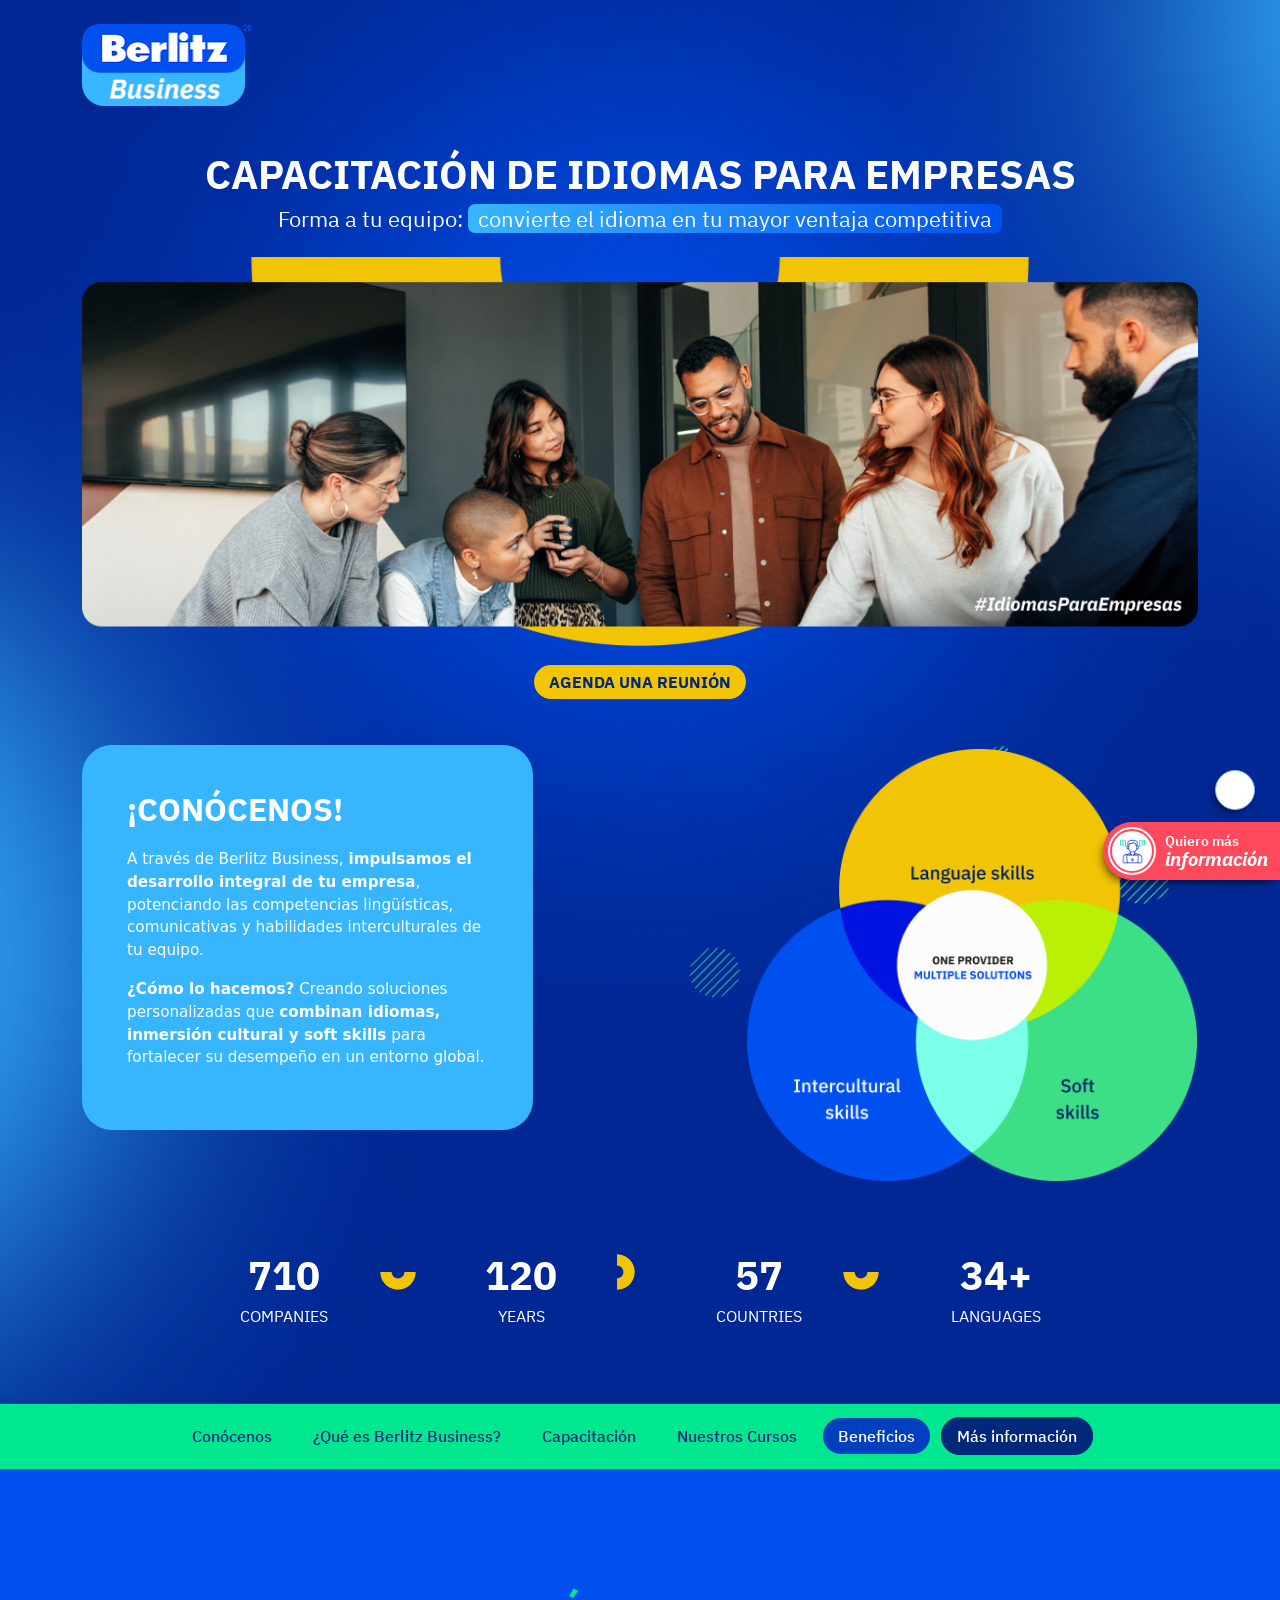
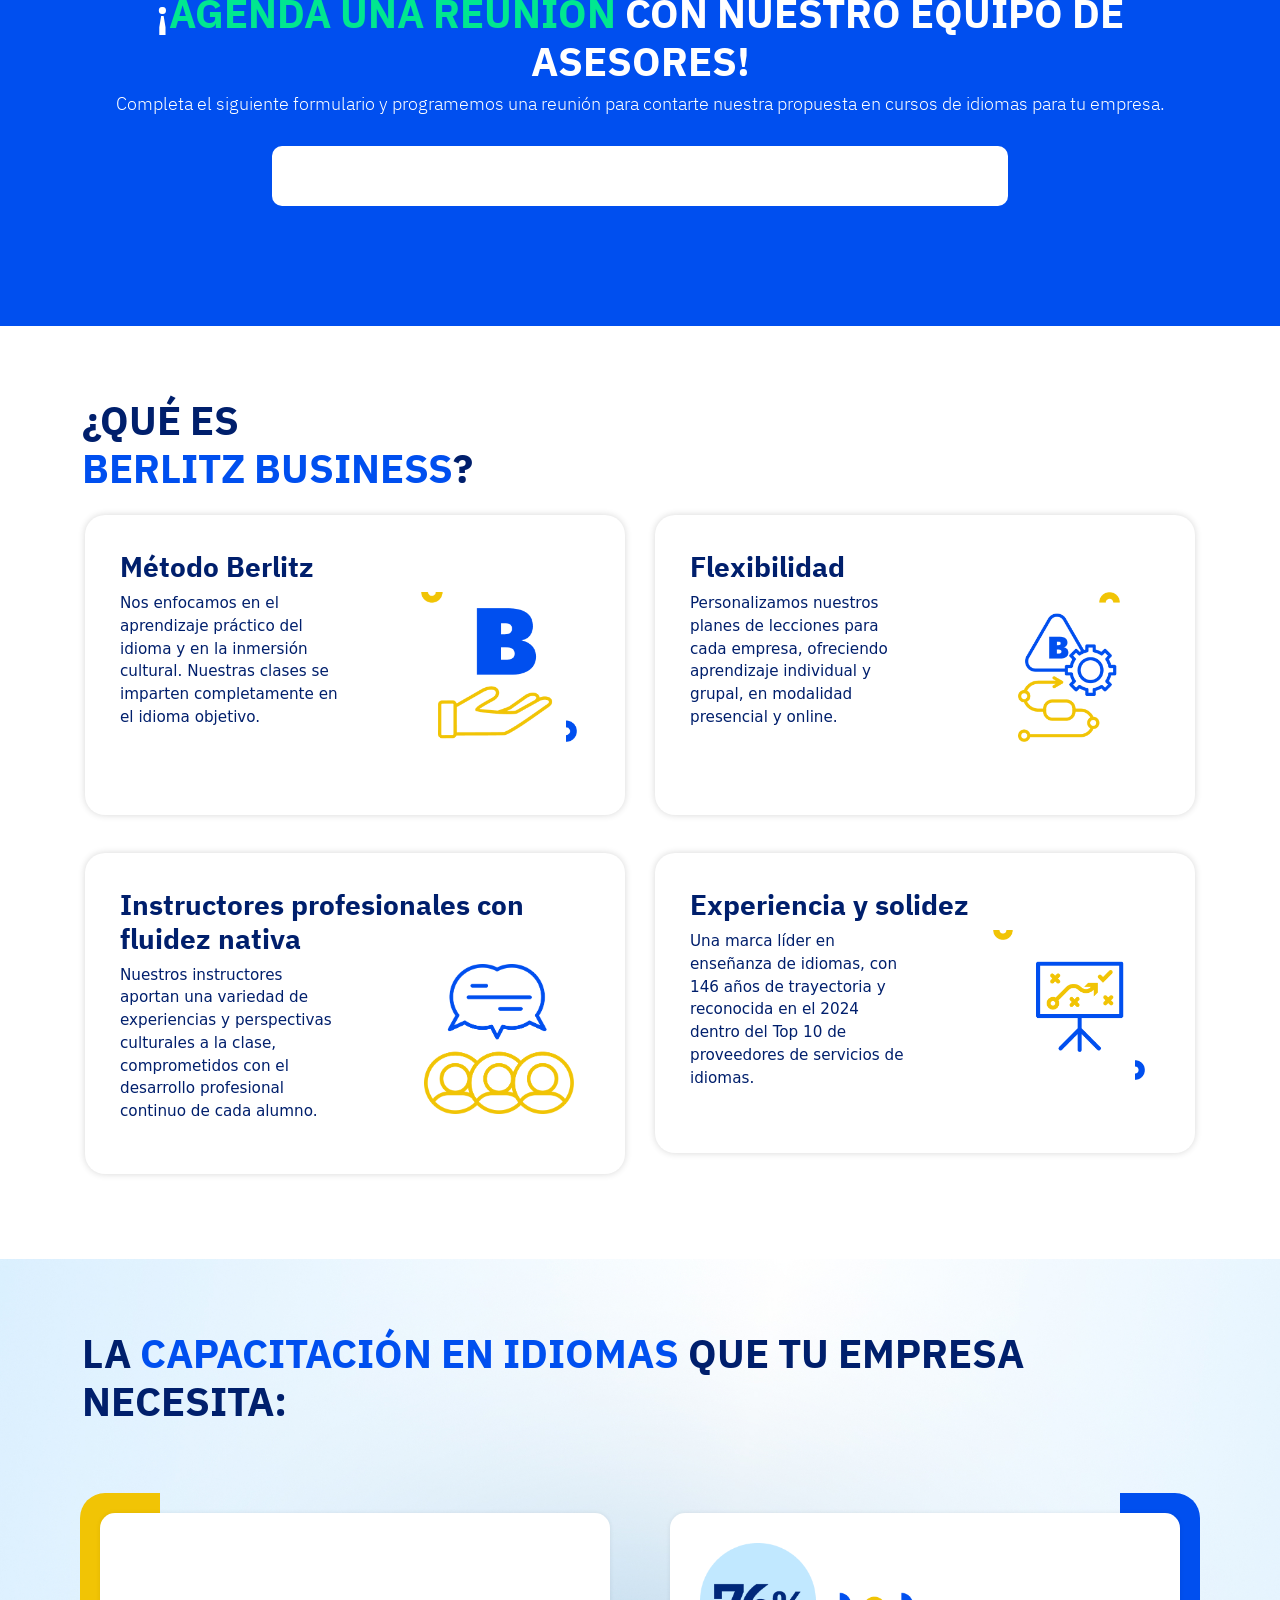
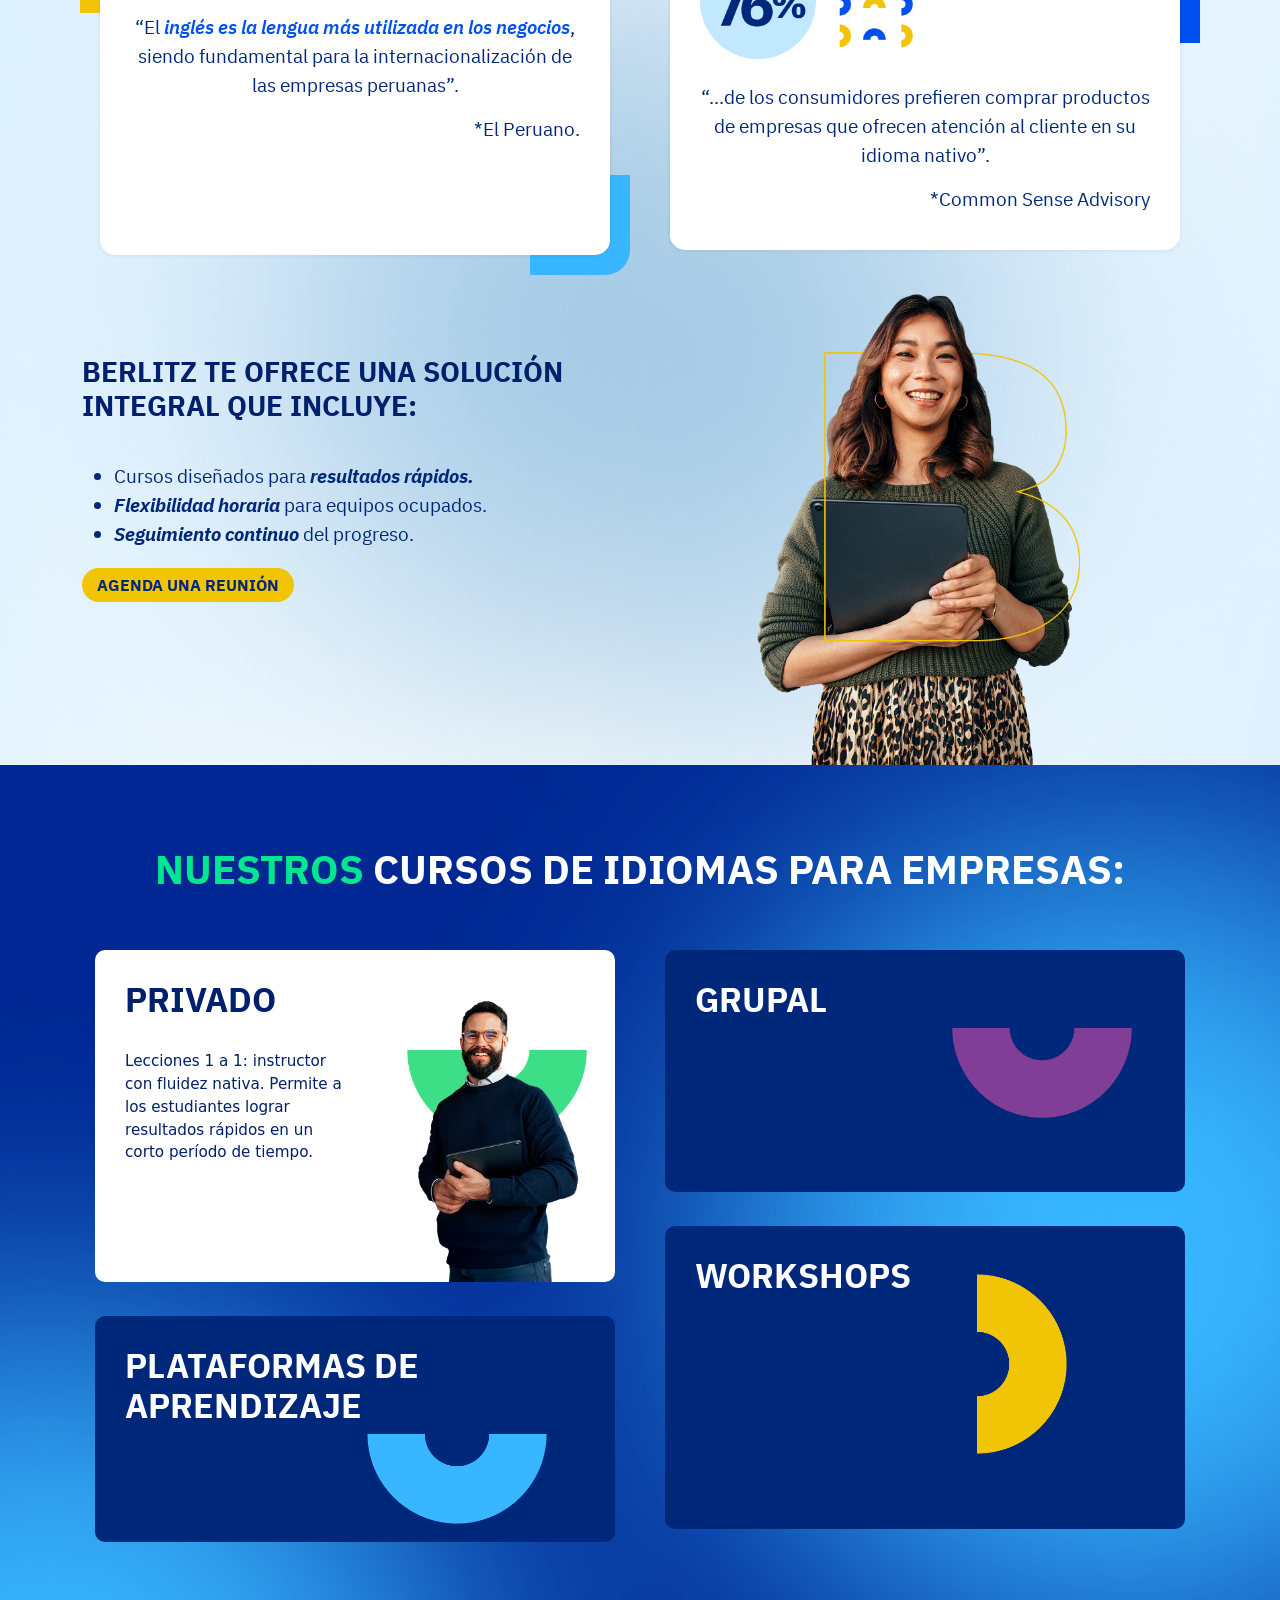
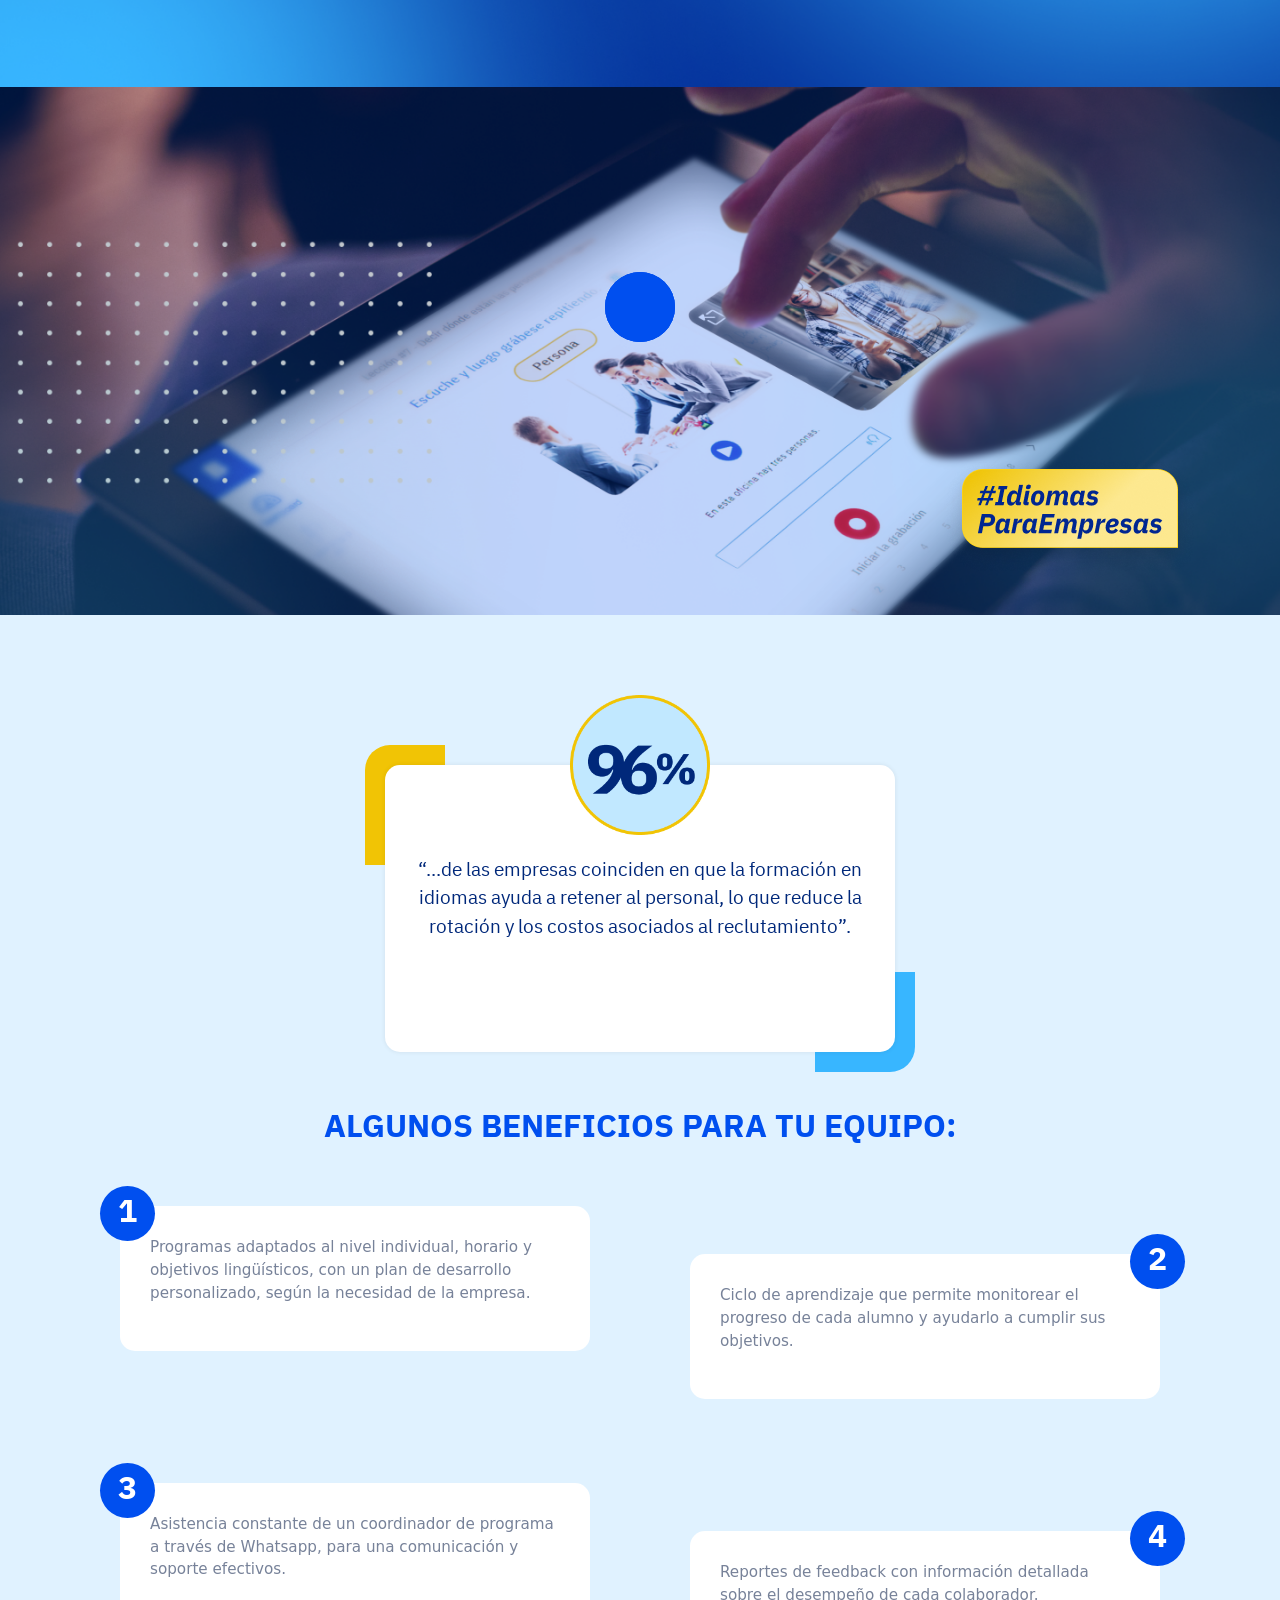
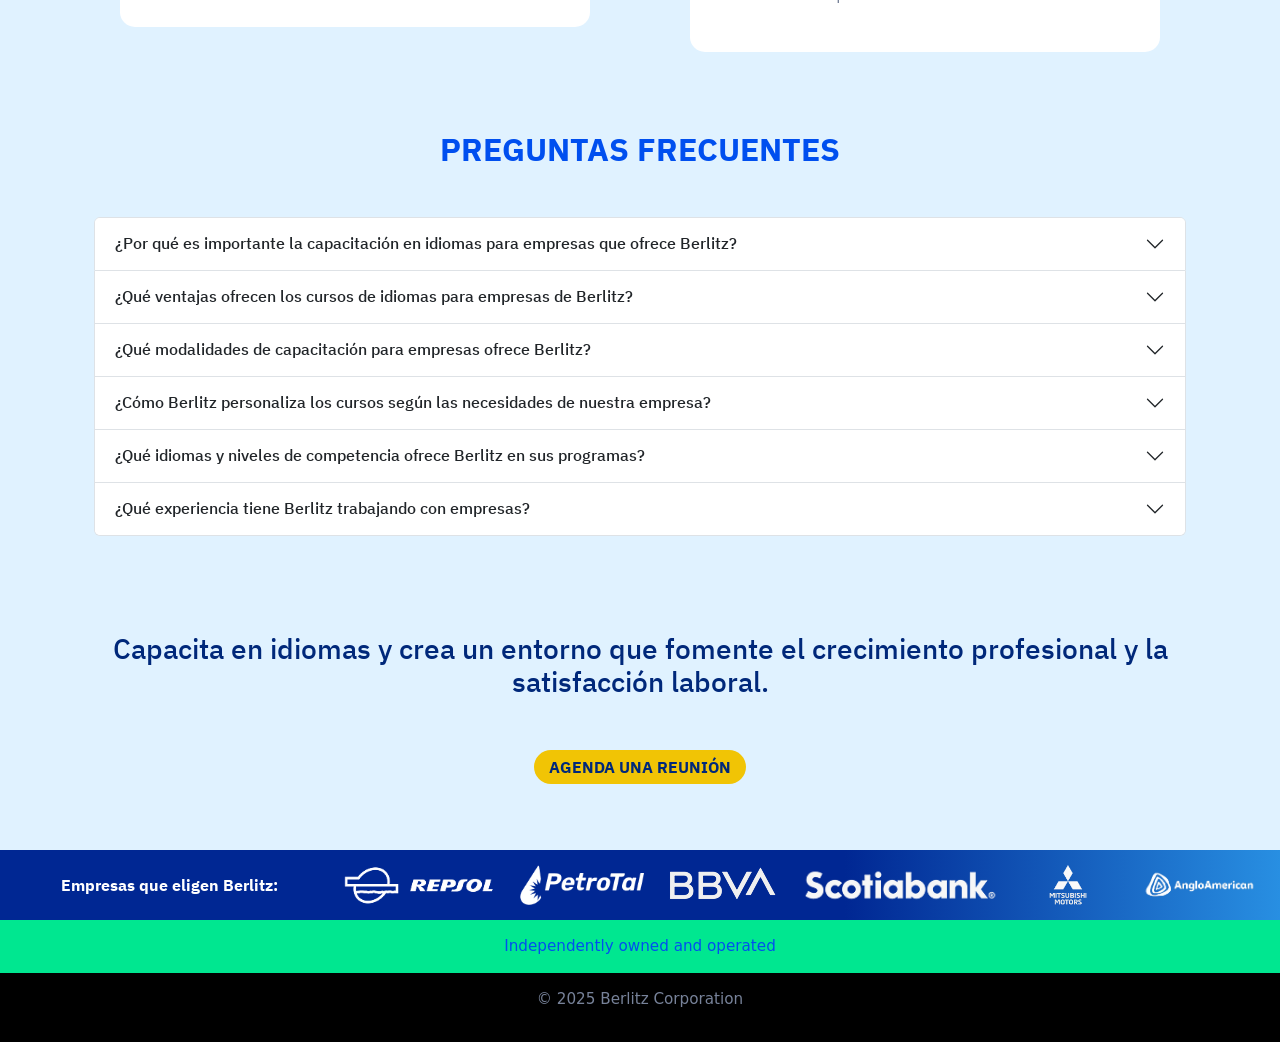
==== index.html @ a7eda77d "Add files via upload" ====
<!DOCTYPE html>
<html lang="es-pe">
  <head>
    <meta charset="utf-8" />
    <meta name="viewport" content="width=device-width, initial-scale=1" />
    <title>Cursos de Idiomas para Empresas | Capacitación Corporativa Berlitz Perú</title>
    <meta name="description" content="Capacita a tus colaboradores con programas corporativos personalizados. Clases virtuales o presenciales, profesores expertos y más de 40 idiomas disponibles.">
    <meta name="keywords" content="cursos de idiomas para empresas, capacitación corporativa, inglés para empresas, idiomas corporativos, capacitación empresarial, Berlitz Perú">
    <meta name="robots" content="index, follow">
    <!-- Open Graph -->
    <meta property="og:type" content="website">
    <meta property="og:url" content="https://berlitz-marketing.com.pe/b2b/">
    <meta property="og:title" content="Cursos de Idiomas para Empresas | Capacitación Corporativa Berlitz Perú">
    <meta property="og:description" content="Capacita a tus colaboradores con programas corporativos personalizados. Clases virtuales o presenciales y más de 40 idiomas disponibles.">
    <meta property="og:site_name" content="Berlitz Perú">

    <!-- Twitter -->
    <meta name="twitter:card" content="summary_large_image">
    <meta name="twitter:title" content="Cursos de Idiomas para Empresas | Capacitación Corporativa Berlitz Perú">
    <meta name="twitter:description" content="Capacita a tus colaboradores con programas corporativos personalizados. Clases virtuales o presenciales y más de 40 idiomas disponibles.">



    <link rel="canonical" href="https://berlitz-marketing.com.pe/b2b/">
    <meta http-equiv="content-language" content="es-pe" />

    <link rel="icon" type="image/x-icon" href="assets/img/favicon-32x32.png" />

    <link href="assets/css/bootstrap.min.css" rel="stylesheet" />
    <link rel="stylesheet" href="assets/css/revolution/navigation.min.css" />
    <link rel="stylesheet" href="assets/css/revolution/settings.min.css" />
    <link rel="stylesheet" href="assets/css/cmln-style.css" />

    <link
      rel="stylesheet"
      href="https://site-assets.fontawesome.com/releases/v6.5.1/css/all.css"
    />

    <!-- <link rel="preload" href="assets/css/bootstrap.min.css" as="style" onload="this.onload=null;this.rel='stylesheet'">
    <link rel="preload" href="assets/css/revolution/navigation.min.css" as="style" onload="this.onload=null;this.rel='stylesheet'">
    <link rel="preload" href="assets/css/revolution/settings.min.css" as="style" onload="this.onload=null;this.rel='stylesheet'">
    <link rel="preload" href="assets/css/cmln-style.css" as="style" onload="this.onload=null;this.rel='stylesheet'">
    <link rel="preload" href="https://site-assets.fontawesome.com/releases/v6.2.0/css/all.css" as="style" onload="this.onload=null;this.rel='stylesheet'">
    <noscript>
        <link rel="stylesheet" href="styles.css">
    </noscript> -->

    <!-- slick -->
    <link rel="stylesheet" type="text/css" href="assets/slick/slick.min.css" />
    <link
      rel="stylesheet"
      type="text/css"
      href="assets/slick/slick-theme.min.css"
    />

    <!-- Google Tag Manager -->
    <script>
      (function (w, d, s, l, i) {
        w[l] = w[l] || [];
        w[l].push({
          "gtm.start": new Date().getTime(),
          event: "gtm.js",
        });
        var f = d.getElementsByTagName(s)[0],
          j = d.createElement(s),
          dl = l != "dataLayer" ? "&l=" + l : "";
        j.async = true;
        j.src = "https://www.googletagmanager.com/gtm.js?id=" + i + dl;
        f.parentNode.insertBefore(j, f);
      })(window, document, "script", "dataLayer", "GTM-PGFZW8S");
    </script>
    <!-- End Google Tag Manager -->
  </head>

  <body onload="loaded();">
    <!-- Google Tag Manager (noscript) -->
    <noscript
      ><iframe
        src="https://www.googletagmanager.com/ns.html?id=GTM-PGFZW8S"
        height="0"
        width="0"
        style="display: none; visibility: hidden"
      ></iframe
    ></noscript>
    <!-- End Google Tag Manager (noscript) -->

    <div class="t_header"></div>

    <!-- loader -->
    <div class="jm-loadingpage">
      <table border="0">
        <tr>
          <td>
            <img
              class="img-fluid"
              src="assets/img/berlitz-logo.png"
              loading="lazy"
            />
          </td>
        </tr>
        <tr>
          <td><span class="loader"></span></td>
        </tr>
      </table>
    </div>
    <!-- end loader -->

    <!-- Para bordes redondeados en poligonos -->
    <svg
      style="visibility: hidden; position: absolute"
      width="0"
      height="0"
      xmlns="http://www.w3.org/2000/svg"
      version="1.1"
    >
      <defs>
        <filter id="round">
          <feGaussianBlur in="SourceGraphic" stdDeviation="5" result="blur" />
          <feColorMatrix
            in="blur"
            mode="matrix"
            values="1 0 0 0 0  0 1 0 0 0  0 0 1 0 0  0 0 0 19 -9"
            result="goo"
          />
          <feComposite in="SourceGraphic" in2="goo" operator="atop" />
        </filter>
      </defs>
    </svg>

    <!-- header -->
    <div id="header_page" class="container-fluid header">
      <div class="container mt-4">
        <div class="row">
          <div class="col-4 col-md-4 logo">
            <div class="">
              <picture>
                <source srcset="assets/img/berlitz-logo.png" type="image/png" />
                <img
                  class="img-fluid"
                  data-src="assets/img/berlitz-logo.png"
                  loading="lazy"
                />
              </picture>
            </div>
          </div>
          <div class="col-md-5 offset-md-3 call">
            <a id="btn-menu-xs-abrir" class="btn-menu d-block d-lg-none"
              ><i class="fa-solid fa-bars"></i>
              <span>MENU</span>
            </a>
          </div>
        </div>
      </div>
    </div>
    <!-- end header -->

    <!-- menu xs -->
    <div id="div_menu_xs" class="container menu-xs">
      <div class="container">
        <div class="row">
          <div class="col-12 item cerrar">
            <i
              id="btn-menu-xs-cerrar"
              class="fa-solid fa-circle-xmark fa-cmln"
            ></i>
          </div>
          <div class="col-12 item">
            <a href="javascript:click_section('acerca')" class="i_menu menu_2"
              >¿Qué es Berlitz Business?</a
            >
          </div>
          <div class="col-12 item">
            <a
              href="javascript:click_section('capacitacion-txt')"
              class="i_menu menu_3"
              >Capacitación en idiomas</a
            >
          </div>
          <div class="col-12 item">
            <a href="javascript:click_section('cursos')" class="i_menu menu_6"
              >Nuestros cursos</a
            >
          </div>
          <div class="col-12 item">
            <a
              href="javascript:click_section('formulario')"
              class="i_menu menu_7"
              >Agenda una reunión</a
            >
          </div>
          <div class="col-12 item">
            <a href="javascript:click_section('video')" class="i_menu menu_8"
              >Video</a
            >
          </div>
          <div class="col-12 item">
            <a
              href="javascript:click_section('beneficios')"
              class="i_menu menu_7"
              >Beneficios</a
            >
          </div>
          <!-- <div class="col-12 item">
            <a
              href="javascript:click_section('formulario')"
              class="i_menu menu_9"
              >Más información</a
            >
          </div> -->
        </div>
      </div>
    </div>
    <!--end menu xs -->

    <!-- slider -->
    <div id="slider_page" class="container-fluid cmln-slider">
      <div class="row">
        <div class="col-12">
          <div class="d-block"></div>
        </div>
      </div>
    </div>

    <div class="container-fluid cmln-slider-xs d-block d-sm-none">
      <div class="container">
        <div class="row c-titulo">
          <div class="col-md-12">
            <h1>Capacitación de idiomas para empresas</h1>
            <h3>
              Forma a tu equipo:<br />
              <span>convierte el idioma en tu mayor ventaja competitiva</span>
            </h3>
          </div>
        </div>
        <div class="row mt-4 mb-4 c-cta text-center">
          <div class="col-md-12">
            <a href="javascript:click_section('formulario')" class="c-cta-1"
              >AGENDA UNA REUNIÓN
              <i class="fa-solid fa-circle-chevron-right"></i
            ></a>
          </div>
        </div>
      </div>
    </div>
    <div class="container-fluid cmln-slider-lg">
      <div class="container">
        <div class="row c-titulo mb-4 d-none d-sm-block">
          <div class="col-md-12">
            <h1>Capacitación de idiomas para empresas</h1>
            <h3>
              Forma a tu equipo:
              <span>convierte el idioma en tu mayor ventaja competitiva</span>
            </h3>
          </div>
        </div>
        <div class="row mt-4 c-img d-none d-sm-block">
          <div class="col-12">
            <center>
              <img src="assets/img/img-slider-1.png" alt="" class="img-fluid" />
            </center>
          </div>
        </div>
        <div class="row mt-4 mb-4 c-cta text-center d-none d-sm-block">
          <div class="col-md-12">
            <a href="javascript:click_section('formulario')" class="c-cta-1"
              >AGENDA UNA REUNIÓN
              <i class="fa-solid fa-circle-chevron-right"></i
            ></a>
          </div>
        </div>
        <div class="row c-txt">
          <div class="col-md-5">
            <div class="d-block c-block">
              <h2>¡Conócenos! </h2>
              <p>
                A través de Berlitz Business,
                <strong>impulsamos el desarrollo integral de tu empresa</strong
                >, potenciando las competencias lingüísticas, comunicativas y
                habilidades interculturales de tu equipo.
              </p>
              <p>
                <strong>¿Cómo lo hacemos?</strong> Creando soluciones
                personalizadas que
                <strong
                  >combinan idiomas, inmersión cultural y soft skills</strong
                >
                para fortalecer su desempeño en un entorno global.
              </p>
            </div>
          </div>
          <div class="col-md-5 offset-md-2 mt-4 mt-md-1">
            <center>
              <img src="assets/img/skils.png" alt="" class="img-fluid" />
            </center>
          </div>
        </div>
        <div class="row nros">
          <div class="col-md-10 offset-md-1">
            <div class="row">
              <div class="col-6 col-md-3">
                <h4 class="counter counter-1" data-step="10">1000</h4>
                <h5>companies</h5>
              </div>
              <div class="col-6 col-md-3">
                <h4 class="counter counter-2" data-step="5">146</h4>
                <h5>years</h5>
              </div>
              <div class="col-6 col-md-3">
                <h4 class="counter counter-3" data-step="3">70</h4>
                <h5>countries</h5>
              </div>
              <div class="col-6 col-md-3">
                <h4 class="counter" data-step="2" data-plus="true">40</h4>
                <h5>languages</h5>
              </div>
            </div>

            <script>
              document.addEventListener("DOMContentLoaded", function () {
                let counters = document.querySelectorAll(".counter");
                let duration = 2000; // Duración total en milisegundos (2 segundos)

                let observer = new IntersectionObserver(
                  (entries) => {
                    entries.forEach((entry) => {
                      if (entry.isIntersecting) {
                        let counter = entry.target;
                        let targetNumber = parseInt(counter.textContent, 10);
                        let step =
                          parseInt(counter.getAttribute("data-step"), 10) || 1;
                        let showPlus =
                          counter.getAttribute("data-plus") === "true";
                        let currentNumber = 0;

                        function updateCounter() {
                          currentNumber += step;
                          if (currentNumber >= targetNumber) {
                            counter.textContent = showPlus
                              ? targetNumber + "+"
                              : targetNumber;
                          } else {
                            counter.textContent = showPlus
                              ? currentNumber + "+"
                              : currentNumber;
                            setTimeout(
                              updateCounter,
                              duration / (targetNumber / step)
                            );
                          }
                        }

                        updateCounter();
                        observer.unobserve(counter); // Evita que se repita la animación
                      }
                    });
                  },
                  { threshold: 0.5 }
                );

                counters.forEach((counter) => observer.observe(counter));
              });
            </script>
          </div>
        </div>
      </div>
    </div>

    <!-- MENU -->
    <div class="container-fluid c-menu d-none d-sm-block">
      <div class="container-fluid">
        <div class="row">
          <div class="col-12">
            <ul>
              <!-- <li><a href="javascript:click_section('promos')" class="i_menu menu_1 ">Promociones</a></li> -->
              <li>
                <a
                  href="javascript:click_section('c-conocenos')"
                  class="i_menu menu_10"
                  >Conócenos</a
                >
              </li>
              <li>
                <a
                  href="javascript:click_section('acerca')"
                  class="i_menu menu_1"
                  >¿Qué es Berlitz Business?</a
                >
              </li>

              <li>
                <a
                  href="javascript:click_section('capacitacion')"
                  class="i_menu menu_2"
                  >Capacitación</a
                >
              </li>
              <li>
                <a
                  href="javascript:click_section('cursos')"
                  class="i_menu menu_3"
                  >Nuestros Cursos</a
                >
              </li>
              <li>
                <a
                  href="javascript:click_section('beneficios')"
                  class="i_menu menu_6"
                  >Beneficios</a
                >
              </li>
              <!-- <li>
                <a
                  href="javascript:click_section('niveles')"
                  class="i_menu menu_4"
                  >Niveles Berlitz</a
                >
              </li> -->
              <!-- <li><a href="javascript:click_section('metodo')" class="i_menu menu_5 ">Método</a></li>
                        
                        </li>
                        <li><a href="javascript:click_section('porque')" class="i_menu menu_7 ">¿Por qué Berlitz?</a>
                        </li> -->
              <!-- <li>
                <a
                  href="javascript:click_section('ventajas')"
                  class="i_menu menu_8"
                  >Ventajas de aprender inglés</a
                >
              </li> -->
              <li>
                <a
                  href="javascript:click_section('formulario')"
                  class="i_menu menu_9 azul"
                  >Más información</a
                >
              </li>
            </ul>
          </div>
        </div>
      </div>
    </div>
    <!-- END MENU -->

    <div id="contenido_4" class="container-fluid formulario">
      <div class="container-lg c-container">
        <div class="row mb-4">
          <div class="col-md-12 text-center">
            <h2 class="titulo-2">
              ¡<span>Agenda una reunión</span> con nuestro equipo de asesores!
            </h2>
            <h5>
              Completa el siguiente formulario y programemos una reunión para
              contarte nuestra propuesta en cursos de idiomas para tu empresa.
            </h5>
          </div>
        </div>
        <div class="row">
          <div class="col-lg-8 offset-lg-2 c-hs-form fade-in-right">
            <div class="d-block c-block">
              <!-- <p class="titulo">
                Completa el formulario para recibir más información
              </p> -->
              <!-- FORM HS -->
              <div id="hs_form_target_widget_1614708359277"></div>

              <script>
                var hsVars = hsVars || {};
                hsVars["language"] = "es-pe";
              </script>
              <script type="text/javascript">
                var hsVars = {
                  render_id: "1954c939-f169-4c79-8b30-358b13574136",
                  ticks: 1708646453710,
                  page_id: 158059716446,

                  content_group_id: 0,
                  portal_id: 9068661,
                  app_hs_base_url: "https://app.hubspot.com",
                  cp_hs_base_url: "https://cp.hubspot.com",
                  language: "es-pe",
                  analytics_page_type: "landing-page",
                  analytics_page_id: "158059716446",
                  category_id: 1,
                  folder_id: 0,
                  is_hubspot_user: false,
                };
              </script>

              <script src="https://peru.berlitzuavp.live/hs/hsstatic/cos-i18n/static-1.53/bundles/project.js"></script>

              <script
                data-hs-allowed="true"
                src="https://peru.berlitzuavp.live/_hcms/forms/v2.js"
              ></script>

              <script data-hs-allowed="true">
                var options = {
                  portalId: "9068661",
                  formId: "ffb861a1-73ef-4266-ae69-82b458ba3f1f",
                  formInstanceId: "2929",
                  pageId: "158059716446",
                  region: "na1",
                  pageName: "Berlitz Per\u00FA - B2B",
                  redirectUrl:
                    "https://berlitz-marketing.com.pe/gracias-b2b",
                  deactivateSmartForm: true,
                  css: "",
                  target: "#hs_form_target_widget_1614708359277",
                  contentType: "landing-page",
                  formsBaseUrl: "/_hcms/forms/",
                  formData: {
                    cssClass: "hs-form stacked hs-custom-form",
                  },
                  onFormReady: function ($form) {
                    $(".hs-fieldtype-intl-phone select").val("PE");
                    $(".hs-fieldtype-intl-phone select").trigger("change");
                  },
                };

                options.getExtraMetaDataBeforeSubmit = function () {
                  var metadata = {};

                  if (hbspt.targetedContentMetadata) {
                    var count = hbspt.targetedContentMetadata.length;
                    var targetedContentData = [];
                    for (var i = 0; i < count; i++) {
                      var tc = hbspt.targetedContentMetadata[i];
                      if (tc.length !== 3) {
                        continue;
                      }
                      targetedContentData.push({
                        definitionId: tc[0],
                        criterionId: tc[1],
                        smartTypeId: tc[2],
                      });
                    }
                    metadata["targetedContentMetadata"] =
                      JSON.stringify(targetedContentData);
                  }

                  return metadata;
                };

                hbspt.forms.create(options);
              </script>
              <script>
                function cambiar_pais() {
                  $(".hs-fieldtype-intl-phone select").val("PE");
                  $(".hs-fieldtype-intl-phone select").trigger("change");
                }
              </script>
              <!-- END FORM HS -->
            </div>
          </div>
        </div>
      </div>
    </div>

    <div id="contenido_1" class="container acerca">
      <div class="row">
        <div class="col-md-12">
          <h2 class="titulo-1">
            ¿Qué es <br /><span>Berlitz Business</span>? 
          </h2>
        </div>
      </div>
      <div class="row c-blocks mt4">
        <div class="col-md-6 c-block-cont">
          <div class="d-block c-block">
            <h3>Método Berlitz</h3>
            <div class="row">
              <div class="col-md-6">
                <p>
                  Nos enfocamos en el aprendizaje práctico del idioma y en la
                  inmersión cultural. Nuestras clases se imparten completamente
                  en el idioma objetivo.
                </p>
              </div>
              <div class="col-md-5 offset-md-1">
                <center>
                  <img
                    src="assets/img/icon-met-berlitz.png"
                    alt=""
                    class="img-fluid"
                  />
                </center>
              </div>
            </div>
          </div>
        </div>

        <div class="col-md-6 c-block-cont">
          <div class="d-block c-block">
            <h3>Flexibilidad</h3>
            <div class="row">
              <div class="col-md-6">
                <p>
                  Personalizamos nuestros planes de lecciones para cada empresa,
                  ofreciendo aprendizaje individual y grupal, en modalidad
                  presencial y online.
                </p>
              </div>
              <div class="col-md-5 offset-md-1">
                <center>
                  <img
                    src="assets/img/icon-flexi.png"
                    alt=""
                    class="img-fluid"
                  />
                </center>
              </div>
            </div>
          </div>
        </div>
      </div>

      <div class="row c-blocks mt-2">
        <div class="col-md-6 c-block-cont">
          <div class="d-block c-block">
            <h3>Instructores profesionales con fluidez nativa</h3>
            <div class="row">
              <div class="col-md-6">
                <p>
                  Nuestros instructores aportan una variedad de experiencias y
                  perspectivas culturales a la clase, comprometidos con el
                  desarrollo profesional continuo de cada alumno.
                </p>
              </div>
              <div class="col-md-5 offset-md-1">
                <center>
                  <img
                    src="assets/img/icon-instructores.png"
                    alt=""
                    class="img-fluid"
                  />
                </center>
              </div>
            </div>
          </div>
        </div>

        <div class="col-md-6 c-block-cont">
          <div class="d-block c-block">
            <h3>Experiencia y solidez</h3>
            <div class="row">
              <div class="col-md-6">
                <p>
                  Una marca líder en enseñanza de idiomas, con 146 años de
                  trayectoria y reconocida en el 2024 dentro del Top 10 de
                  proveedores de servicios de idiomas.
                </p>
              </div>
              <div class="col-md-5 offset-md-1">
                <center>
                  <img
                    src="assets/img/icon-experiencia.png"
                    alt=""
                    class="img-fluid"
                  />
                </center>
              </div>
            </div>
          </div>
        </div>
      </div>
    </div>

    <div id="contenido_2" class="container-fluid capacitacion">
      <div class="container">
        <div class="row">
          <div class="col-md-12">
            <h2 class="titulo-1">
              La <span>capacitación en idiomas</span> que tu empresa necesita: 
            </h2>
          </div>
        </div>
        <div class="row c-blocks">
          <div class="col-md-6 c-block-cont">
            <div class="d-block c-block c-block-1">
              <div class="c-body">
                <p class="text-center">
                  “El
                  <span>inglés es la lengua más utilizada en los negocios</span
                  >, siendo fundamental para la internacionalización de las
                  empresas peruanas”.
                </p>
                <p class="text-end">*El Peruano.</p>
              </div>
            </div>
          </div>
          <div class="col-md-6 c-block-cont">
            <div class="d-block c-block c-block-2">
              <div class="c-body">
                <div class="row mb-4">
                  <div class="col-md-6">
                    <img src="assets/img/76.png" alt="" class="img-fluid" />
                  </div>
                </div>
                <p class="text-center">
                  “...de los consumidores prefieren comprar productos de
                  empresas que ofrecen atención al cliente en su idioma nativo”.
                </p>
                <p class="text-end">*Common Sense Advisory</p>
              </div>
            </div>
          </div>
        </div>
        <div class="row capacitacion-txt">
          <div class="col-md-6 c-txt">
            <h3>Berlitz te ofrece una solución integral que incluye:</h3>
            <ul class="mb-4">
              <li>Cursos diseñados para <span>resultados rápidos.</span></li>
              <li><span>Flexibilidad horaria</span> para equipos ocupados.</li>
              <li><span>Seguimiento continuo</span> del progreso.</li>
            </ul>
            <a
              href="javascript:click_section('formulario')"
              class="c-cta-1 mt-4"
              >AGENDA UNA REUNIÓN
              <i class="fa-solid fa-circle-chevron-right"></i
            ></a>
          </div>
          <div class="col-md-4 offset-md-1">
            <center>
              <img src="assets/img/chica.png" alt="" class="img-fluid" />
            </center>
          </div>
        </div>
      </div>
    </div>

    <div id="contenido_3" class="container-fluid cursos">
      <div class="container">
        <div class="row">
          <div class="col-md-12 text-center">
            <h2 class="titulo-2">
              <span>Nuestros</span> cursos de idiomas para empresas:
            </h2>
          </div>
        </div>
        <div class="row mt-4 c-blocks d-flex d-sm-none">
          <div class="col-12 c-block-cont">
            <section class="slider responsive">
              <div class="d-block c-block c-block-1 active">
                <div class="c-body">
                  <div class="row">
                    <div class="col-12">
                      <h3>privado</h3>
                    </div>
                  </div>
                  <div class="row">
                    <div class="col-md-6 txt">
                      <p>
                        Lecciones 1 a 1: instructor  con fluidez nativa. Permite
                        a los estudiantes lograr resultados rápidos en un corto
                        período de tiempo.
                      </p>
                    </div>
                    <div class="col-md-5 offset-md-1 img">
                      <div class="vector">
                        <center>
                          <img
                            src="assets/img/vector-1.png"
                            alt=""
                            class="img-fluid"
                          />
                        </center>
                      </div>
                      <div class="persona">
                        <center>
                          <img
                            src="assets/img/persona-1.png"
                            alt=""
                            class="img-fluid"
                          />
                        </center>
                      </div>
                    </div>
                  </div>
                </div>
              </div>
              <div class="d-block c-block c-block-2 mt-4 active">
                <div class="c-body">
                  <div class="row">
                    <div class="col-12">
                      <h3>Plataformas de aprendizaje</h3>
                    </div>
                  </div>
                  <div class="row">
                    <div class="col-md-6 txt">
                      <p>
                        Autoaprendizaje en línea con opción de sesiones en vivo
                        individuales o grupales con un instructor.
                      </p>
                    </div>
                    <div class="col-md-6 img">
                      <div class="vector">
                        <center>
                          <img
                            src="assets/img/vector-2.png"
                            alt=""
                            class="img-fluid"
                          />
                        </center>
                      </div>
                      <div class="persona">
                        <center>
                          <img
                            src="assets/img/persona-2.png"
                            alt=""
                            class="img-fluid"
                          />
                        </center>
                      </div>
                    </div>
                  </div>
                </div>
              </div>
              <div class="d-block c-block c-block-3 active">
                <div class="c-body">
                  <div class="row">
                    <div class="col-12">
                      <h3>grupal</h3>
                    </div>
                  </div>
                  <div class="row">
                    <div class="col-md-6 txt">
                      <p>
                        Grupos reducidos de máximo 6 empleados de la empresa con
                        el mismo nivel de idioma.
                      </p>
                    </div>
                    <div class="col-md-6 img">
                      <div class="vector">
                        <center>
                          <img
                            src="assets/img/vector-3.png"
                            alt=""
                            class="img-fluid"
                          />
                        </center>
                      </div>
                      <div class="persona">
                        <center>
                          <img
                            src="assets/img/persona-3.png"
                            alt=""
                            class="img-fluid"
                          />
                        </center>
                      </div>
                    </div>
                  </div>
                </div>
              </div>

              <div class="d-block c-block c-block-4 mt-4 active">
                <div class="c-body">
                  <div class="row">
                    <div class="col-12">
                      <h3>Workshops</h3>
                    </div>
                  </div>
                  <div class="row">
                    <div class="col-md-6 txt">
                      <p>
                        Talleres de formación empresarial especializada en
                        idiomas para el éxito profesional.
                      </p>
                    </div>
                    <div class="col-md-5 offset-md-1 img">
                      <div class="vector">
                        <center>
                          <img
                            src="assets/img/vector-4.png"
                            alt=""
                            class="img-fluid"
                          />
                        </center>
                      </div>
                    </div>
                    <div class="col-12 img-2">
                      <div class="persona">
                        <center>
                          <img
                            src="assets/img/persona-4.png"
                            alt=""
                            class="img-fluid"
                          />
                        </center>
                      </div>
                    </div>
                  </div>
                </div>
              </div>
            </section>
          </div>
        </div>
        <div class="row mt-4 c-blocks d-none d-sm-flex">
          <div class="col-md-6 c-block-cont">
            <div class="d-block c-block c-block-1 active">
              <div class="c-body">
                <div class="row">
                  <div class="col-12">
                    <h3>privado</h3>
                  </div>
                </div>
                <div class="row">
                  <div class="col-md-6 txt">
                    <p>
                      Lecciones 1 a 1: instructor  con fluidez nativa. Permite a
                      los estudiantes lograr resultados rápidos en un corto
                      período de tiempo.
                    </p>
                  </div>
                  <div class="col-md-5 offset-md-1 img">
                    <div class="vector">
                      <center>
                        <img
                          src="assets/img/vector-1.png"
                          alt=""
                          class="img-fluid"
                        />
                      </center>
                    </div>
                    <div class="persona">
                      <center>
                        <img
                          src="assets/img/persona-1.png"
                          alt=""
                          class="img-fluid"
                        />
                      </center>
                    </div>
                  </div>
                </div>
              </div>
            </div>

            <div class="d-block c-block c-block-2 mt-4">
              <div class="c-body">
                <div class="row">
                  <div class="col-12">
                    <h3>Plataformas de aprendizaje</h3>
                  </div>
                </div>
                <div class="row">
                  <div class="col-md-6 txt">
                    <p>
                      Autoaprendizaje en línea con opción de sesiones en vivo
                      individuales o grupales con un instructor.
                    </p>
                  </div>
                  <div class="col-md-6 img">
                    <div class="vector">
                      <center>
                        <img
                          src="assets/img/vector-2.png"
                          alt=""
                          class="img-fluid"
                        />
                      </center>
                    </div>
                    <div class="persona">
                      <center>
                        <img
                          src="assets/img/persona-2.png"
                          alt=""
                          class="img-fluid"
                        />
                      </center>
                    </div>
                  </div>
                </div>
              </div>
            </div>
          </div>

          <div class="col-md-6 c-block-cont">
            <div class="d-block c-block c-block-3">
              <div class="c-body">
                <div class="row">
                  <div class="col-12">
                    <h3>grupal</h3>
                  </div>
                </div>
                <div class="row">
                  <div class="col-md-6 txt">
                    <p>
                      Grupos reducidos de máximo 6 empleados de la empresa con
                      el mismo nivel de idioma.
                    </p>
                  </div>
                  <div class="col-md-6 img">
                    <div class="vector">
                      <center>
                        <img
                          src="assets/img/vector-3.png"
                          alt=""
                          class="img-fluid"
                        />
                      </center>
                    </div>
                    <div class="persona">
                      <center>
                        <img
                          src="assets/img/persona-3.png"
                          alt=""
                          class="img-fluid"
                        />
                      </center>
                    </div>
                  </div>
                </div>
              </div>
            </div>

            <div class="d-block c-block c-block-4 mt-4">
              <div class="c-body">
                <div class="row">
                  <div class="col-12">
                    <h3>Workshops</h3>
                  </div>
                </div>
                <div class="row">
                  <div class="col-md-6 txt">
                    <p>
                      Talleres de formación empresarial especializada en idiomas
                      para el éxito profesional.
                    </p>
                  </div>
                  <div class="col-md-5 offset-md-1 img">
                    <div class="vector">
                      <center>
                        <img
                          src="assets/img/vector-4.png"
                          alt=""
                          class="img-fluid"
                        />
                      </center>
                    </div>
                  </div>
                  <div class="col-12 img-2">
                    <div class="persona">
                      <center>
                        <img
                          src="assets/img/persona-4.png"
                          alt=""
                          class="img-fluid"
                        />
                      </center>
                    </div>
                  </div>
                </div>
              </div>
            </div>
          </div>
        </div>

        <div class="row">
          <div class="col-md-12">
            <center>
              <a href="javascript:click_section('formulario')">
                <img
                  src="https://9068661.fs1.hubspotusercontent-na1.net/hubfs/9068661/assets/img/BANNER%20LP%20DSK.png"
                  alt=""
                  class="img-fluid mt-3 mb-4 d-none d-sm-block"
                />
                <img
                  src="https://9068661.fs1.hubspotusercontent-na1.net/hubfs/9068661/assets/img/BANNER%20LP%20MOB.png"
                  alt=""
                  class="img-fluid mt-3 mb-4 d-block d-sm-none"
                />
              </a>
            </center>
          </div>
        </div>


      </div>
    </div>

    <div id="contenido_5" class="container-fluid video">
      <div class="container">
        <div class="row">
          <div class="col-md-12 c-play">
            <a href="#" data-toggle="modal" data-target="#exampleModal">
              <div class="c-pulse-1"></div>
              <div class="c-pulse-2"></div>
              <div class="c-pulse-3">
                <i class="fa-solid fa-play c-fa"></i>
              </div>
            </a>
          </div>
        </div>
        <div class="row">
          <div class="col-md-12 text-end">
            <img src="assets/img/i_empresa.png" alt="" class="img-fluid" />
          </div>
        </div>
      </div>
    </div>

    <div id="contenido_6" class="container-fluid beneficios">
      <div class="container">
        <div class="row c-blocks">
          <div class="col-md-6 offset-md-3 c-block-cont">
            <div class="d-block c-block c-block-1">
              <div class="c-body">
                <div class="img">
                  <center>
                    <img src="assets/img/96.png" alt="" class="img-fluid" />
                  </center>
                </div>
                <p class="text-center">
                  “...de las empresas coinciden en que la formación en idiomas
                  ayuda a retener al personal, lo que reduce la rotación y los
                  costos asociados al reclutamiento”.
                </p>
              </div>
            </div>
          </div>
        </div>
        <div class="row mt-4">
          <div class="col-md-12 text-center">
            <h2>algunos beneficios para tu equipo:</h2>
          </div>
        </div>
        <div class="row mt-4 c-blocks-nros">
          <div class="col-md-6 c-block-cont">
            <div class="d-block c-block c-block-1">
              <div class="nro">
                <h3>1</h3>
              </div>
              <p>
                Programas adaptados al nivel individual, horario y objetivos
                lingüísticos, con un plan de desarrollo personalizado, según la
                necesidad de la empresa.
              </p>
            </div>
          </div>
          <div class="col-md-6 c-block-cont mt-5">
            <div class="d-block c-block c-block-1">
              <div class="text-end">
                <div class="nro c-rigth">
                  <h3>2</h3>
                </div>
              </div>
              <p>
                Ciclo de aprendizaje que permite monitorear el progreso de cada
                alumno y ayudarlo a cumplir sus objetivos.
              </p>
            </div>
          </div>
        </div>

        <div class="row mt-4 c-blocks-nros">
          <div class="col-md-6 c-block-cont">
            <div class="d-block c-block c-block-1">
              <div class="nro">
                <h3>3</h3>
              </div>
              <p>
                Asistencia constante de un coordinador de programa a través de
                Whatsapp, para una comunicación y soporte efectivos.
              </p>
            </div>
          </div>
          <div class="col-md-6 c-block-cont mt-4">
            <div class="d-block c-block c-block-1 mt-4">
              <div class="text-end">
                <div class="nro c-rigth">
                  <h3>4</h3>
                </div>
              </div>
              <p>
                Reportes de feedback con información detallada sobre el
                desempeño de cada colaborador.
              </p>
            </div>
          </div>
        </div>

<section class="faq-section py-5">

    <div class="container">

        <h2 class="faq-title text-center mb-5">
            PREGUNTAS FRECUENTES
        </h2>

        <div class="accordion faq-accordion" id="faqAccordion">

            <div class="accordion-item">
                <h3 class="accordion-header">
                    <button class="accordion-button collapsed"
                        type="button"
                        data-bs-toggle="collapse"
                        data-bs-target="#faq1">

                        ¿Por qué es importante la capacitación en idiomas para empresas que ofrece Berlitz?
                    </button>
                </h3>

                <div id="faq1"
                    class="accordion-collapse collapse"
                    data-bs-parent="#faqAccordion">

                    <div class="accordion-body">
                        Capacitar a tu equipo en idiomas con Berlitz no solo mejora la comunicación interna y externa, sino que también impulsa la productividad y confianza de los colaboradores. En un mercado globalizado, el manejo de idiomas permite acceder a nuevas oportunidades de negocios, fortalecer relaciones con clientes y proveedores internacionales, y destacar frente a la competencia.
                    </div>

                </div>
            </div>

            <div class="accordion-item">
                <h3 class="accordion-header">
                    <button class="accordion-button collapsed"
                        type="button"
                        data-bs-toggle="collapse"
                        data-bs-target="#faq2">

                        ¿Qué ventajas ofrecen los cursos de idiomas para empresas de Berlitz?
                    </button>
                </h3>

                <div id="faq2"
                    class="accordion-collapse collapse"
                    data-bs-parent="#faqAccordion">

                    <div class="accordion-body">
                        Flexibilidad: opciones personalizables y horarios adaptados a tu equipo
	                      Método de enseñanza: prioriza la práctica, se enfoca en la conversación, en la inmersión cultural y el aprendizaje es rápidamente aplicables a situaciones laborales reales.
	                      Progreso medible: se proporcionan informes sobre el avance de cada empleado.
	                      Necesidades específicas: nuestros cursos incluyen enfoques especializados (ejemplo: inglés para negocios, ventas, o tecnología, etc.).
                    </div>

                </div>
            </div>

            <div class="accordion-item">
                <h3 class="accordion-header">
                    <button class="accordion-button collapsed"
                        type="button"
                        data-bs-toggle="collapse"
                        data-bs-target="#faq3">

                        ¿Qué modalidades de capacitación para empresas ofrece Berlitz?
                    </button>
                </h3>

                <div id="faq3"
                    class="accordion-collapse collapse"
                    data-bs-parent="#faqAccordion">

                    <div class="accordion-body">
                        Berlitz ofrece programas de capacitación en idiomas y competencias interculturales adaptados a las necesidades específicas de cada empresa. Las modalidades incluyen clases presenciales en las instalaciones de la empresa o en nuestra sede Berlitz de Camacho, La Molina, sesiones virtuales en vivo y cursos híbridos que combinan ambas metodologías. Además, brindamos talleres especializados en habilidades blandas y comunicación efectiva en entornos multiculturales.
                    </div>

                </div>
            </div>

<div class="accordion-item">
                <h3 class="accordion-header">
                    <button class="accordion-button collapsed"
                        type="button"
                        data-bs-toggle="collapse"
                        data-bs-target="#faq4">

                        ¿Cómo Berlitz personaliza los cursos según las necesidades de nuestra empresa?
                    </button>
                </h3>

                <div id="faq3"
                    class="accordion-collapse collapse"
                    data-bs-parent="#faqAccordion">

                    <div class="accordion-body">
                       Antes de iniciar cualquier programa, Berlitz realiza un diagnóstico detallado para comprender las necesidades y objetivos de la organización. Este análisis permite diseñar un plan de estudios personalizado, enfocándose en áreas específicas como terminología del sector, situaciones laborales cotidianas y objetivos corporativos particulares.

                    </div>

                </div>
 </div>

<div class="accordion-item">
                <h3 class="accordion-header">
                    <button class="accordion-button collapsed"
                        type="button"
                        data-bs-toggle="collapse"
                        data-bs-target="#faq5">

                        ¿Qué idiomas y niveles de competencia ofrece Berlitz en sus programas?
                    </button>
                </h3>

                <div id="faq3"
                    class="accordion-collapse collapse"
                    data-bs-parent="#faqAccordion">

                    <div class="accordion-body">
                        Los programas de Berlitz abarcan una amplia gama de idiomas, incluyendo inglés, español, portugués, francés, alemán y otros según la demanda. Ofrecen niveles desde principiante hasta avanzado, asegurando que cada participante reciba instrucción acorde a su nivel de competencia actual y metas de aprendizaje.

                    </div>

                </div>
 </div>

 <div class="accordion-item">
                <h3 class="accordion-header">
                    <button class="accordion-button collapsed"
                        type="button"
                        data-bs-toggle="collapse"
                        data-bs-target="#faq6">

                        ¿Qué experiencia tiene Berlitz trabajando con empresas?
                    </button>
                </h3>

                <div id="faq3"
                    class="accordion-collapse collapse"
                    data-bs-parent="#faqAccordion">

                    <div class="accordion-body">
                         Berlitz cuenta con una trayectoria sólida colaborando con empresas de diversos sectores, incluyendo tecnología, minería, finanzas, manufactura y servicios. Esta experiencia permite comprender las particularidades de cada industria y adaptar sus programas para satisfacer necesidades específicas.

                    </div>

                </div>
 </div>

        </div>

    </div>

</section>



        <div class="row mt-5">
          <div class="col-12 text-center">
            <h3>
              Capacita en idiomas y crea un entorno que fomente el crecimiento
              profesional y la satisfacción laboral.
            </h3>
          </div>
        </div>
        <div class="row mt-5">
          <div class="col-12 text-center">
            <a href="javascript:click_section('formulario')" class="c-cta-1"
              >AGENDA UNA REUNIÓN
              <i class="fa-solid fa-circle-chevron-right"></i
            ></a>
          </div>
        </div>
      </div>
    </div>

    <div class="container-fluid clientes d-none">
      <div class="container">
        <div class="row">
          <div class="col-md-12 text-center">
            <h2 class="titulo-1">nuestros clientes <span>comentan</span></h2>
          </div>
        </div>
        <div class="row">
          <div class="col-md-10 offset-md-1">
            <section class="slider regular">
              <div class="item">
                <div class="row">
                  <div class="col-md-5">
                    <center>
                      <img
                        src="assets/img/cliente-1.png"
                        alt=""
                        class="img-fluid"
                      />
                    </center>
                  </div>
                  <div class="col-md-7 txt">
                    <p>
                      "<span
                        >Las clases en Berlitz me han ayudado a mejorar mi
                        inglés</span
                      >
                      de manera efectiva y rápida. Su método práctico y dinámico
                      me dio la confianza para comunicarme con fluidez en
                      reuniones y presentaciones internacionales. ¡Altamente
                      recomendado!"
                    </p>
                    <div class="datos">
                      <p class="nombre">Alicia Mercado,</p>
                      <p class="cargo">Gerente de Ventas</p>
                    </div>
                    <div class="logo">
                      <img
                        src="assets/img/logo-cliente-1.png"
                        alt=""
                        class="img-fluid"
                      />
                    </div>
                  </div>
                </div>
              </div>
              <div class="item">
                <div class="row">
                  <div class="col-md-5">
                    <center>
                      <img
                        src="assets/img/cliente-1.png"
                        alt=""
                        class="img-fluid"
                      />
                    </center>
                  </div>
                  <div class="col-md-7 txt">
                    <p>
                      "<span
                        >Las clases en Berlitz me han ayudado a mejorar mi
                        inglés</span
                      >
                      de manera efectiva y rápida. Su método práctico y dinámico
                      me dio la confianza para comunicarme con fluidez en
                      reuniones y presentaciones internacionales. ¡Altamente
                      recomendado!"
                    </p>
                    <div class="datos">
                      <p class="nombre">Alicia Mercado,</p>
                      <p class="cargo">Gerente de Ventas</p>
                    </div>
                    <div class="logo">
                      <img
                        src="assets/img/logo-cliente-1.png"
                        alt=""
                        class="img-fluid"
                      />
                    </div>
                  </div>
                </div>
              </div>
            </section>
            <div class="row slider-arrows">
              <table>
                <tr>
                  <td>
                    <div class="prev">
                      <img src="assets/img/prev.png" alt="" />
                    </div>
                  </td>
                  <td>
                    <div class="next">
                      <img src="assets/img/next.png" alt="" />
                    </div>
                  </td>
                </tr>
              </table>
            </div>
          </div>
        </div>
      </div>
    </div>

    <div class="container-fluid c-logos">
      <div class="container-fluid">
        <div class="row">
          <div class="col-md-3">
            <p>Empresas que eligen Berlitz:</p>
          </div>
          <div class="col-md-9">
            <div class="logos">
              <div class="row">
                <div class="col-md-12">
                  <!-- <div class="item">
                    <img src="assets/img/logo-marque-1.png" alt="">
                  </div>
                  <div class="item">
                    <img src="assets/img/logo-marque-1.png" alt="">
                  </div>
                  <div class="item">
                    <img src="assets/img/logo-marque-1.png" alt="">
                  </div>
                  <div class="item">
                    <img src="assets/img/logo-marque-1.png" alt="">
                  </div>
                  <div class="item">
                    <img src="assets/img/logo-marque-1.png" alt="">
                  </div>
                  <div class="item">
                    <img src="assets/img/logo-marque-1.png" alt="">
                  </div> -->
                  <div class="track">
                    <div class="logo">
                      <img src="assets/img/logo-marque-1.png" alt="" />
                    </div>
                    <div class="logo">
                      <img src="assets/img/logo-marque-2.png" alt="" />
                    </div>
                    <div class="logo">
                      <img src="assets/img/logo-marque-3.png" alt="" />
                    </div>
                    <div class="logo">
                      <img src="assets/img/logo-marque-4.png" alt="" />
                    </div>
                    <div class="logo">
                      <img src="assets/img/logo-marque-5.png" alt="" />
                    </div>
                    <div class="logo">
                      <img src="assets/img/logo-marque-6.png" alt="" />
                    </div>

                    <!-- Duplicamos los elementos para un efecto continuo -->
                    <div class="logo">
                      <img src="assets/img/logo-marque-1.png" alt="" />
                    </div>
                    <div class="logo">
                      <img src="assets/img/logo-marque-2.png" alt="" />
                    </div>
                    <div class="logo">
                      <img src="assets/img/logo-marque-3.png" alt="" />
                    </div>
                    <div class="logo">
                      <img src="assets/img/logo-marque-4.png" alt="" />
                    </div>
                    <div class="logo">
                      <img src="assets/img/logo-marque-5.png" alt="" />
                    </div>
                    <div class="logo">
                      <img src="assets/img/logo-marque-6.png" alt="" />
                    </div>
                  </div>
                </div>
              </div>
            </div>
          </div>
        </div>
      </div>
    </div>

    <!-- TyC -->
    <div class="container-fluid tyc d-none">
      <div class="container c-container">
        <div class="row">
          <div class="col-md-6 offset-md-3">
            <div class="accordion" id="accordionExample1">
              <div class="accordion-item">
                <p class="accordion-header">
                  <button
                    class="accordion-button collapsed"
                    type="button"
                    data-bs-toggle="collapse"
                    data-bs-target="#collapseTwo1"
                    aria-expanded="false"
                    aria-controls="collapseTwo"
                  >
                    Términos y condiciones
                  </button>
                </p>
                <div
                  id="collapseTwo1"
                  class="accordion-collapse collapse"
                  data-bs-parent="#accordionExample1"
                >
                  <div class="accordion-body">
                    Lorem Ipsum is simply dummy text of the printing and
                    typesetting industry. Lorem Ipsum has been the industry's
                    standard dummy text ever since the 1500s, when an unknown
                    printer took a galley of type and scrambled it to make a
                    type specimen book. It has survived not only five centuries,
                    but also the leap into electronic typesetting, remaining
                    essentially unchanged. It was popularised in the 1960s with
                    the release of Letraset sheets containing Lorem Ipsum
                    passages, and more recently with desktop publishing software
                    like Aldus PageMaker including versions of Lorem Ipsum.
                  </div>
                </div>
              </div>
            </div>
          </div>
        </div>
      </div>
    </div>
    <!-- END TyC -->

    <div class="container-fluid footer2">
      <div class="container text-center">
        <p>Independently owned and operated</p>
      </div>
    </div>

    <div class="container-fluid footer">
      <div class="container text-center">
        <p>© 2025 Berlitz Corporation</p>
      </div>
    </div>
    <!--end footer -->

    <!-- wsp -->
    <div id="btn_nosotros" class="c-wsp2 btn_contacto d-none">
      <i class="fa-regular fa-message-captions"></i>
    </div>

    <!-- <a href="https://api.whatsapp.com/send?phone=51936636289&text=Estoy%20interesado%20en%20el%20proyecto%20de%20Brasil"
        target="_blank" class="c-wsp pulse">
        <i class="fa-brands fa-whatsapp"></i>
    </a> -->

    <div class="btn-fixed-call">
      <a href="javascript:click_section('formulario')">
        <div class="img">
          <!-- <picture>
                    <source srcset="assets/img/btn-fixed-on.png" type="image/png">
                    <img class="img-fluid btn-fixed-on" data-src="assets/img/btn-fixed-on.png" loading="lazy">
                </picture> -->
          <div class="off">
            <div class="cont-off">
              <picture>
                <source
                  srcset="assets/img/btn-fixed-off.png"
                  type="image/png"
                />
                <img
                  class="img-fluid btn-fixed-off"
                  data-src="assets/img/btn-fixed-off.png"
                  loading="lazy"
                />
              </picture>
            </div>
          </div>

          <div class="on">
            <div class="cont-on">
              <picture>
                <source srcset="assets/img/btn-fixed-on.png" type="image/png" />
                <img
                  class="img-fluid btn-fixed-on"
                  data-src="assets/img/btn-fixed-on.png"
                  loading="lazy"
                />
              </picture>
            </div>
          </div>
        </div>
        <div class="txt">
          Quiero más <span>información</span>

          <picture>
            <source srcset="assets/img/btn-fixed-on.png" type="image/png" />
            <img
              class="img-fluid d-inline d-sm-none"
              data-src="assets/img/btn-fixed-on.png"
              loading="lazy"
            />
          </picture>
        </div>
      </a>
    </div>

    <!-- Modal -->
    <div
      class="modal fade"
      id="exampleModal"
      tabindex="-1"
      role="dialog"
      aria-labelledby="exampleModalLabel"
      aria-hidden="true"
    >
      <div class="modal-dialog modal-dialog-centered modal-lg" role="document">
        <div class="modal-content">
          <div class="modal-header">
            <h5 class="modal-title" id="exampleModalLabel"></h5>
            <button
              type="button"
              class="close"
              data-dismiss="modal"
              aria-label="Close"
            >
              <span aria-hidden="true">&times;</span>
            </button>
          </div>
          <div class="modal-body">
            <!-- <iframe width="100%" src="https://www.youtube.com/embed/P_851ZMuAmM?si=I9DIowfOIU6qsQln" title="YouTube video player" frameborder="0" allow="accelerometer; autoplay; clipboard-write; encrypted-media; gyroscope; picture-in-picture; web-share" referrerpolicy="strict-origin-when-cross-origin" allowfullscreen></iframe> -->
            <div id="player_otg_1"></div>
          </div>
        </div>
      </div>
    </div>

    <a href="javascript:click_section('t_header')" class="c-subir"
      ><i class="fa fa-angle-up"></i
    ></a>

    <!-- <div class="c-wsp pulse" data-bs-toggle="modal" data-bs-target="#mdl_wsp">
        <i class="fa-brands fa-whatsapp"></i>
    </div> -->

    <script
      src="https://cdn.jsdelivr.net/npm/bootstrap@5.2.2/dist/js/bootstrap.bundle.min.js"
      integrity="sha384-OERcA2EqjJCMA+/3y+gxIOqMEjwtxJY7qPCqsdltbNJuaOe923+mo//f6V8Qbsw3"
      crossorigin="anonymous"
    ></script>

    <script
      src="assets/js/jquery.min.js"
      type="text/javascript"
      charset="utf-8"
    ></script>
    <!-- <script src="https://code.jquery.com/jquery-3.6.4.min.js"></script> -->

    <!-- Slick-->
    <!-- <script src="js/jquery.min.js" type="text/javascript" charset="utf-8"></script> -->
    <script
      src="assets/slick/slick.js"
      type="text/javascript"
      charset="utf-8"
    ></script>

    <script src="assets/js/propper.min.js"></script>
    <script src="assets/js/bootstrap.min.js"></script>
    <!--to view items on reach-->
    <script src="assets/js/jquery.appear.min.js"></script>
    <!--Owl Slider-->
    <script src="assets/js/owl.carousel.min.js"></script>
    <!--number counters-->
    <!-- <script src="assets/js/jquery-countTo.min.js"></script> -->
    <!--Parallax Background-->
    <script src="assets/js/parallaxie.min.js"></script>
    <!--Cubefolio Gallery-->
    <script src="assets/js/jquery.cubeportfolio.min.js"></script>
    <!--Fancybox js-->
    <script src="assets/js/jquery.fancybox.min.js"></script>
    <!--tooltip js-->
    <script src="assets/js/tooltipster.min.js"></script>
    <!--wow js-->
    <!-- <script src="assets/js/wow.min.js"></script> -->

    <!--Revolution SLider-->
    <script src="assets/js/revolution/jquery.themepunch.tools.min.js"></script>
    <script src="assets/js/revolution/jquery.themepunch.revolution.min.js"></script>
    <!-- SLIDER REVOLUTION 5.0 EXTENSIONS -->
    <script src="assets/js/revolution/extensions/revolution.extension.actions.min.js"></script>
    <script src="assets/js/revolution/extensions/revolution.extension.carousel.min.js"></script>
    <script src="assets/js/revolution/extensions/revolution.extension.kenburn.min.js"></script>
    <script src="assets/js/revolution/extensions/revolution.extension.layeranimation.min.js"></script>
    <!-- <script src="js/revolution/extensions/revolution.extension.migration.min.js"></script> -->
    <script src="assets/js/revolution/extensions/revolution.extension.navigation.min.js"></script>
    <script src="assets/js/revolution/extensions/revolution.extension.parallax.min.js"></script>
    <script src="assets/js/revolution/extensions/revolution.extension.slideanims.min.js"></script>
    <!-- <script src="js/revolution/extensions/revolution.extension.video.min.js"></script> -->
    <!--custom functions and script-->
    <script src="assets/js/functions.js"></script>
    <script src="assets/js/cmln.js"></script>

    <script></script>

    <script src="assets/js/cmln_2.js"></script>

    <script>
      // 2. This code loads the IFrame Player API code asynchronously.
      var tag = document.createElement("script");

      tag.src = "https://www.youtube.com/iframe_api";
      var firstScriptTag = document.getElementsByTagName("script")[0];
      firstScriptTag.parentNode.insertBefore(tag, firstScriptTag);

      // 3. This function creates an <iframe> (and YouTube player)
      //    after the API code downloads.
      var player1, player2;

      function onYouTubeIframeAPIReady() {
        // Primer video
        player1 = new YT.Player("player_otg_1", {
          width: "100%",
          videoId: "odCLUIC5hyw",
          events: {
            onStateChange: onPlayerStateChange1,
          },
        });

        // Segundo video
        player2 = new YT.Player("player_otg_2", {
          width: "100%",
          videoId: "-4mbMc6VWaU",
          events: {
            onStateChange: onPlayerStateChange2,
          },
        });
      }

      // 4. Remove the playVideo() call in onPlayerReady
      // These functions are no longer needed

      // 5. The API calls this function when the player's state changes.
      //    The function indicates that when playing a video (state=1),
      //    the player should play for six seconds and then stop.
      var done1 = false;
      var done2 = false;

      function onPlayerStateChange1(event) {
        if (event.data == YT.PlayerState.PLAYING && !done1) {
          done1 = true;
        }
      }

      function onPlayerStateChange2(event) {
        if (event.data == YT.PlayerState.PLAYING && !done2) {
          done2 = true;
        }
      }

      function stopVideo1() {
        player1.stopVideo();
      }

      function stopVideo2() {
        player2.stopVideo();
      }

      // Detectar apertura y cierre de los modales
      $("#exampleModal").on("shown.bs.modal", function () {
        player1.playVideo(); // Reproduce el primer video cuando se abre el primer modal
      });

      $("#exampleModal").on("hidden.bs.modal", function () {
        stopVideo1(); // Detiene el primer video cuando se cierra el primer modal
      });

      $("#exampleModal2").on("shown.bs.modal", function () {
        player2.playVideo(); // Reproduce el segundo video cuando se abre el segundo modal
      });

      $("#exampleModal2").on("hidden.bs.modal", function () {
        stopVideo2(); // Detiene el segundo video cuando se cierra el segundo modal
      });
    </script>

    <script>
      //<![CDATA[
      // YouTube iFrames
      var i, c, y, v, s, n;
      v = document.getElementsByClassName("youtube");
      if (v.length > 0) {
        s = document.createElement("style");
        s.type = "text/css";
        s.innerHTML =
          ".youtube{background-color:#000;max-width:100%;overflow:hidden;position:relative;cursor:hand;cursor:pointer}.youtube .ythumb{bottom:0;display:block;left:0;margin:auto;padding:0;max-width:100%;position:absolute;right:0;top:0;width:100%;height:auto}.youtube .play{filter:alpha(opacity=80);opacity:.8;left:50%;margin-left:-38px;margin-top:-38px;position:absolute;top:50%;width:77px;height:77px;background:url(//lh6.googleusercontent.com/-KM0uGaLlhKc/UznnNWfT-wI/AAAAAAAAKS0/Nnz3WwdoLxk/s77/play.png) no-repeat}";
        document.body.appendChild(s);
      }
      for (n = 0; n < v.length; n++) {
        y = v[n];
        i = document.createElement("img");
        i.setAttribute(
          "src",
          "http://i.ytimg.com/vi/" + y.id + "/hqdefault.jpg"
        );
        i.setAttribute("class", "ythumb");
        c = document.createElement("div");
        c.setAttribute("class", "play");
        y.appendChild(i);
        y.appendChild(c);
        y.onclick = function () {
          var a = document.createElement("iframe");
          a.setAttribute(
            "src",
            "https://www.youtube.com/embed/" +
              this.id +
              "?autoplay=1&autohide=1&border=0&wmode=opaque&enablejsapi=1"
          );
          a.style.width = this.style.width;
          a.style.height = this.style.height;
          a.style.margin = this.style.margin;
          a.style.border = this.style.border;
          a.style.display = this.style.display;
          this.parentNode.replaceChild(a, this);
        };
      }
      //]]>
    </script>

    <script>
      $(document).ready(function () {
        $(".c-block").click(function () {
          $(".c-block").removeClass("active"); // Quita la clase "active" de todos los divs con class "c-block"
          $(this).addClass("active"); // Agrega la clase "active" solo al div que fue clickeado
        });
      });
    </script>
  </body>
</html>
---- assets/css/revolution/navigation.min.css ----
.wexim.tp-bullets{height:110px!important;width:19px!important;text-align:center;display:inline-block;position:relative}.wexim .tp-bullet{position:relative;display:contents;background:0 0;cursor:pointer;box-sizing:content-box}.single-slide .wexim .tp-bullet{display:none!important}.wexim .tp-bullet .tp-bullet-inner{width:13px;height:13px;position:relative;border:3px solid #fff;border-radius:50%;background:0 0;cursor:pointer;box-sizing:content-box;-webkit-transition:all .5s ease-in-out;-moz-transition:all .5s ease-in-out;-ms-transition:all .5s ease-in-out;-o-transition:all .5s ease-in-out;transition:all .5s ease-in-out}.dark-slider .wexim .tp-bullet .tp-bullet-inner{border:3px solid #4d4d4d}.wexim .tp-bullet.selected .tp-bullet-inner{transform:scale(1.4);margin-top:2px;background:#00bcd4;-webkit-transition:all .5s ease-in-out;-moz-transition:all .5s ease-in-out;-ms-transition:all .5s ease-in-out;-o-transition:all .5s ease-in-out;transition:all .5s ease-in-out}.dark-slider .wexim .tp-bullet.selected .tp-bullet-inner{background:0 0}.wexim .tp-bullet:not(:last-child) .tp-line{height:20px;width:3px;background:#fff;display:block;margin:0 auto}.dark-slider .wexim .tp-bullet:not(:last-child) .tp-line{background:#4d4d4d}
---- assets/css/revolution/settings.min.css ----
#debungcontrolls,.debugtimeline{width:100%;box-sizing:border-box}.rev_column,.rev_column .tp-parallax-wrap,.tp-svg-layer svg{vertical-align:top}#debungcontrolls{z-index:100000;position:fixed;bottom:0;height:auto;background:rgba(0,0,0,.6);padding:10px}.debugtimeline{height:10px;position:relative;margin-bottom:3px;display:none;white-space:nowrap}.debugtimeline:hover{height:15px}.the_timeline_tester{background:#e74c3c;position:absolute;top:0;left:0;height:100%;width:0}.rs-go-fullscreen{position:fixed!important;width:100%!important;height:100%!important;top:0!important;left:0!important;z-index:9999999!important;background:#fff!important}.debugtimeline.tl_slide .the_timeline_tester{background:#f39c12}.debugtimeline.tl_frame .the_timeline_tester{background:#3498db}.debugtimline_txt{color:#fff;font-weight:400;font-size:7px;position:absolute;left:10px;top:0;white-space:nowrap;line-height:10px}.rtl{direction:rtl}@font-face{font-family:revicons;src:url(../fonts/revicons/revicons.eot?5510888);src:url(../fonts/revicons/revicons.eot?5510888#iefix) format('embedded-opentype'),url(../fonts/revicons/revicons.woff?5510888) format('woff'),url(../fonts/revicons/revicons.ttf?5510888) format('truetype'),url(../fonts/revicons/revicons.svg?5510888#revicons) format('svg');font-weight:400;font-style:normal}[class*=" revicon-"]:before,[class^=revicon-]:before{font-family:revicons;font-style:normal;font-weight:400;speak:none;display:inline-block;text-decoration:inherit;width:1em;margin-right:.2em;text-align:center;font-variant:normal;text-transform:none;line-height:1em;margin-left:.2em}.revicon-search-1:before{content:'\e802'}.revicon-pencil-1:before{content:'\e831'}.revicon-picture-1:before{content:'\e803'}.revicon-cancel:before{content:'\e80a'}.revicon-info-circled:before{content:'\e80f'}.revicon-trash:before{content:'\e801'}.revicon-left-dir:before{content:'\e817'}.revicon-right-dir:before{content:'\e818'}.revicon-down-open:before{content:'\e83b'}.revicon-left-open:before{content:'\e819'}.revicon-right-open:before{content:'\e81a'}.revicon-angle-left:before{content:'\e820'}.revicon-angle-right:before{content:'\e81d'}.revicon-left-big:before{content:'\e81f'}.revicon-right-big:before{content:'\e81e'}.revicon-magic:before{content:'\e807'}.revicon-picture:before{content:'\e800'}.revicon-export:before{content:'\e80b'}.revicon-cog:before{content:'\e832'}.revicon-login:before{content:'\e833'}.revicon-logout:before{content:'\e834'}.revicon-video:before{content:'\e805'}.revicon-arrow-combo:before{content:'\e827'}.revicon-left-open-1:before{content:'\e82a'}.revicon-right-open-1:before{content:'\e82b'}.revicon-left-open-mini:before{content:'\e822'}.revicon-right-open-mini:before{content:'\e823'}.revicon-left-open-big:before{content:'\e824'}.revicon-right-open-big:before{content:'\e825'}.revicon-left:before{content:'\e836'}.revicon-right:before{content:'\e826'}.revicon-ccw:before{content:'\e808'}.revicon-arrows-ccw:before{content:'\e806'}.revicon-palette:before{content:'\e829'}.revicon-list-add:before{content:'\e80c'}.revicon-doc:before{content:'\e809'}.revicon-left-open-outline:before{content:'\e82e'}.revicon-left-open-2:before{content:'\e82c'}.revicon-right-open-outline:before{content:'\e82f'}.revicon-right-open-2:before{content:'\e82d'}.revicon-equalizer:before{content:'\e83a'}.revicon-layers-alt:before{content:'\e804'}.revicon-popup:before{content:'\e828'}.rev_slider_wrapper{position:relative;z-index:0;width:100%}.rev_slider{position:relative;overflow:visible}.entry-content .rev_slider a,.rev_slider a{box-shadow:none}.tp-overflow-hidden{overflow:hidden!important}.group_ov_hidden{overflow:hidden}.rev_slider img,.tp-simpleresponsive img{max-width:none!important;transition:none;margin:0;padding:0;border:none}.rev_slider .no-slides-text{font-weight:700;text-align:center;padding-top:80px}.rev_slider>ul,.rev_slider>ul>li,.rev_slider>ul>li:before,.rev_slider_wrapper>ul,.tp-revslider-mainul>li,.tp-revslider-mainul>li:before,.tp-simpleresponsive>ul,.tp-simpleresponsive>ul>li,.tp-simpleresponsive>ul>li:before{list-style:none!important;position:absolute;margin:0!important;padding:0!important;overflow-x:visible;overflow-y:visible;background-image:none;background-position:0 0;text-indent:0;top:0;left:0}.rev_slider>ul>li,.rev_slider>ul>li:before,.tp-revslider-mainul>li,.tp-revslider-mainul>li:before,.tp-simpleresponsive>ul>li,.tp-simpleresponsive>ul>li:before{visibility:hidden}.tp-revslider-mainul,.tp-revslider-slidesli{padding:0!important;margin:0!important;list-style:none!important}.fullscreen-container,.fullwidthbanner-container{padding:0;position:relative}.rev_slider li.tp-revslider-slidesli{position:absolute!important}.tp-caption .rs-untoggled-content{display:block}.tp-caption .rs-toggled-content{display:none}.rs-toggle-content-active.tp-caption .rs-toggled-content{display:block}.rs-toggle-content-active.tp-caption .rs-untoggled-content{display:none}.rev_slider .caption,.rev_slider .tp-caption{position:relative;visibility:hidden;white-space:nowrap;display:block;-webkit-font-smoothing:antialiased!important;z-index:1}.rev_slider .caption,.rev_slider .tp-caption,.tp-simpleresponsive img{-moz-user-select:none;-khtml-user-select:none;-webkit-user-select:none;-o-user-select:none}.rev_slider .tp-mask-wrap .tp-caption,.rev_slider .tp-mask-wrap :last-child,.wpb_text_column .rev_slider .tp-mask-wrap .tp-caption,.wpb_text_column .rev_slider .tp-mask-wrap :last-child{margin-bottom:0}.tp-svg-layer svg{width:100%;height:100%;position:relative}.tp-carousel-wrapper{cursor:url(openhand.cur),move}.tp-carousel-wrapper.dragged{cursor:url(closedhand.cur),move}.tp_inner_padding{box-sizing:border-box;max-height:none!important}.tp-caption.tp-layer-selectable{-moz-user-select:all;-khtml-user-select:all;-webkit-user-select:all;-o-user-select:all}.tp-caption.tp-hidden-caption,.tp-forcenotvisible,.tp-hide-revslider,.tp-parallax-wrap.tp-hidden-caption{visibility:hidden!important;display:none!important}.rev_slider audio,.rev_slider embed,.rev_slider iframe,.rev_slider object,.rev_slider video{max-width:none!important}.tp-element-background{position:absolute;top:0;left:0;width:100%;height:100%;z-index:0}.tp-blockmask,.tp-blockmask_in,.tp-blockmask_out{position:absolute;top:0;left:0;width:100%;height:100%;background:#fff;z-index:1000;transform:scaleX(0) scaleY(0)}.tp-parallax-wrap{transform-style:preserve-3d}.rev_row_zone{position:absolute;width:100%;left:0;box-sizing:border-box;min-height:50px;font-size:0}.rev_column_inner,.rev_slider .tp-caption.rev_row{position:relative;width:100%!important;box-sizing:border-box}.rev_row_zone_top{top:0}.rev_row_zone_middle{top:50%;transform:translateY(-50%)}.rev_row_zone_bottom{bottom:0}.rev_slider .tp-caption.rev_row{display:table;table-layout:fixed;vertical-align:top;height:auto!important;font-size:0}.rev_column{display:table-cell;position:relative;height:auto;box-sizing:border-box;font-size:0}.rev_column_inner{display:block;height:auto!important;white-space:normal!important}.rev_column_bg{width:100%;height:100%;position:absolute;top:0;left:0;z-index:0;box-sizing:border-box;background-clip:content-box;border:0 solid transparent}.tp-caption .backcorner,.tp-caption .backcornertop,.tp-caption .frontcorner,.tp-caption .frontcornertop{height:0;top:0;width:0;position:absolute}.rev_column_inner .tp-loop-wrap,.rev_column_inner .tp-mask-wrap,.rev_column_inner .tp-parallax-wrap{text-align:inherit}.rev_column_inner .tp-mask-wrap{display:inline-block}.rev_column_inner .tp-parallax-wrap,.rev_column_inner .tp-parallax-wrap .tp-loop-wrap,.rev_column_inner .tp-parallax-wrap .tp-mask-wrap{position:relative!important;left:auto!important;top:auto!important;line-height:0}.tp-video-play-button,.tp-video-play-button i{line-height:50px!important;vertical-align:top;text-align:center}.rev_column_inner .rev_layer_in_column,.rev_column_inner .tp-parallax-wrap,.rev_column_inner .tp-parallax-wrap .tp-loop-wrap,.rev_column_inner .tp-parallax-wrap .tp-mask-wrap{vertical-align:top}.rev_break_columns{display:block!important}.rev_break_columns .tp-parallax-wrap.rev_column{display:block!important;width:100%!important}.fullwidthbanner-container{overflow:hidden}.fullwidthbanner-container .fullwidthabanner{width:100%;position:relative}.tp-static-layers{position:absolute;z-index:101;top:0;left:0}.tp-caption .frontcorner{border-left:40px solid transparent;border-right:0 solid transparent;border-top:40px solid #00a8ff;left:-40px}.tp-caption .backcorner{border-left:0 solid transparent;border-right:40px solid transparent;border-bottom:40px solid #00a8ff;right:0}.tp-caption .frontcornertop{border-left:40px solid transparent;border-right:0 solid transparent;border-bottom:40px solid #00a8ff;left:-40px}.tp-caption .backcornertop{border-left:0 solid transparent;border-right:40px solid transparent;border-top:40px solid #00a8ff;right:0}.tp-layer-inner-rotation{position:relative!important}img.tp-slider-alternative-image{width:100%;height:auto}.caption.fullscreenvideo,.rs-background-video-layer,.tp-caption.coverscreenvideo,.tp-caption.fullscreenvideo{width:100%;height:100%;top:0;left:0;position:absolute}.noFilterClass{filter:none!important}.rs-background-video-layer{visibility:hidden;z-index:0}.caption.fullscreenvideo audio,.caption.fullscreenvideo iframe,.caption.fullscreenvideo video,.tp-caption.fullscreenvideo iframe,.tp-caption.fullscreenvideo iframe audio,.tp-caption.fullscreenvideo iframe video{width:100%!important;height:100%!important;display:none}.fullcoveredvideo audio,.fullscreenvideo audio .fullcoveredvideo video,.fullscreenvideo video{background:#000}.fullcoveredvideo .tp-poster{background-position:center center;background-size:cover;width:100%;height:100%;top:0;left:0}.videoisplaying .html5vid .tp-poster{display:none}.tp-video-play-button{background:#000;background:rgba(0,0,0,.3);border-radius:5px;position:absolute;top:50%;left:50%;color:#fff;margin-top:-25px;margin-left:-25px;cursor:pointer;width:50px;height:50px;box-sizing:border-box;display:inline-block;z-index:4;opacity:0;transition:opacity .3s ease-out!important}.tp-audio-html5 .tp-video-play-button,.tp-hiddenaudio{display:none!important}.tp-caption .html5vid{width:100%!important;height:100%!important}.tp-video-play-button i{width:50px;height:50px;display:inline-block;font-size:40px!important}.rs-fullvideo-cover,.tp-dottedoverlay,.tp-shadowcover{height:100%;top:0;left:0;position:absolute}.tp-caption:hover .tp-video-play-button{opacity:1;display:block}.tp-caption .tp-revstop{display:none;border-left:5px solid #fff!important;border-right:5px solid #fff!important;margin-top:15px!important;line-height:20px!important;vertical-align:top;font-size:25px!important}.tp-seek-bar,.tp-video-button,.tp-volume-bar{outline:0;line-height:12px;margin:0;cursor:pointer}.videoisplaying .revicon-right-dir{display:none}.videoisplaying .tp-revstop{display:inline-block}.videoisplaying .tp-video-play-button{display:none}.fullcoveredvideo .tp-video-play-button{display:none!important}.fullscreenvideo .fullscreenvideo audio,.fullscreenvideo .fullscreenvideo video{object-fit:contain!important}.fullscreenvideo .fullcoveredvideo audio,.fullscreenvideo .fullcoveredvideo video{object-fit:cover!important}.tp-video-controls{position:absolute;bottom:0;left:0;right:0;padding:5px;opacity:0;transition:opacity .3s;background-image:linear-gradient(to bottom,#000 13%,#323232 100%);display:table;max-width:100%;overflow:hidden;box-sizing:border-box}.rev-btn.rev-hiddenicon i,.rev-btn.rev-withicon i{transition:all .2s ease-out!important;font-size:15px}.tp-caption:hover .tp-video-controls{opacity:.9}.tp-video-button{background:rgba(0,0,0,.5);border:0;border-radius:3px;font-size:12px;color:#fff;padding:0}.tp-video-button:hover{cursor:pointer}.tp-video-button-wrap,.tp-video-seek-bar-wrap,.tp-video-vol-bar-wrap{padding:0 5px;display:table-cell;vertical-align:middle}.tp-video-seek-bar-wrap{width:80%}.tp-video-vol-bar-wrap{width:20%}.tp-seek-bar,.tp-volume-bar{width:100%;padding:0}.rs-fullvideo-cover{width:100%;background:0 0;z-index:5}.disabled_lc .tp-video-play-button,.rs-background-video-layer audio::-webkit-media-controls,.rs-background-video-layer video::-webkit-media-controls,.rs-background-video-layer video::-webkit-media-controls-start-playback-button{display:none!important}.tp-audio-html5 .tp-video-controls{opacity:1!important;visibility:visible!important}.tp-dottedoverlay{background-repeat:repeat;width:100%;z-index:3}.tp-dottedoverlay.twoxtwo{background:url(../assets/gridtile.png)}.tp-dottedoverlay.twoxtwowhite{background:url(../assets/gridtile_white.png)}.tp-dottedoverlay.threexthree{background:url(../assets/gridtile_3x3.png)}.tp-dottedoverlay.threexthreewhite{background:url(../assets/gridtile_3x3_white.png)}.tp-shadowcover{width:100%;background:#fff;z-index:-1}.tp-shadow1{box-shadow:0 10px 6px -6px rgba(0,0,0,.8)}.tp-shadow2:after,.tp-shadow2:before,.tp-shadow3:before,.tp-shadow4:after{z-index:-2;position:absolute;content:"";bottom:10px;left:10px;width:50%;top:85%;max-width:300px;background:0 0;box-shadow:0 15px 10px rgba(0,0,0,.8);transform:rotate(-3deg)}.tp-shadow2:after,.tp-shadow4:after{transform:rotate(3deg);right:10px;left:auto}.tp-shadow5{position:relative;box-shadow:0 1px 4px rgba(0,0,0,.3),0 0 40px rgba(0,0,0,.1) inset}.tp-shadow5:after,.tp-shadow5:before{content:"";position:absolute;z-index:-2;box-shadow:0 0 25px 0 rgba(0,0,0,.6);top:30%;bottom:0;left:20px;right:20px;border-radius:100px/20px}.tp-button{padding:6px 13px 5px;border-radius:3px;height:30px;cursor:pointer;color:#fff!important;text-shadow:0 1px 1px rgba(0,0,0,.6)!important;font-size:15px;line-height:45px!important;font-family:arial,sans-serif;font-weight:700;letter-spacing:-1px;text-decoration:none}.tp-button.big{color:#fff;text-shadow:0 1px 1px rgba(0,0,0,.6);font-weight:700;padding:9px 20px;font-size:19px;line-height:57px!important}.purchase:hover,.tp-button.big:hover,.tp-button:hover{background-position:bottom,15px 11px}.purchase.green,.purchase:hover.green,.tp-button.green,.tp-button:hover.green{background-color:#21a117;box-shadow:0 3px 0 0 #104d0b}.purchase.blue,.purchase:hover.blue,.tp-button.blue,.tp-button:hover.blue{background-color:#1d78cb;box-shadow:0 3px 0 0 #0f3e68}.purchase.red,.purchase:hover.red,.tp-button.red,.tp-button:hover.red{background-color:#cb1d1d;box-shadow:0 3px 0 0 #7c1212}.purchase.orange,.purchase:hover.orange,.tp-button.orange,.tp-button:hover.orange{background-color:#f70;box-shadow:0 3px 0 0 #a34c00}.purchase.darkgrey,.purchase:hover.darkgrey,.tp-button.darkgrey,.tp-button.grey,.tp-button:hover.darkgrey,.tp-button:hover.grey{background-color:#555;box-shadow:0 3px 0 0 #222}.purchase.lightgrey,.purchase:hover.lightgrey,.tp-button.lightgrey,.tp-button:hover.lightgrey{background-color:#888;box-shadow:0 3px 0 0 #555}.rev-btn,.rev-btn:visited{outline:0!important;box-shadow:none!important;text-decoration:none!important;line-height:44px;font-size:17px;font-weight:500;padding:12px 35px;box-sizing:border-box;font-family:Roboto,sans-serif;cursor:pointer}.rev-btn.rev-uppercase,.rev-btn.rev-uppercase:visited{text-transform:uppercase;letter-spacing:1px;font-size:15px;font-weight:900}.rev-btn.rev-withicon i{font-weight:400;position:relative;top:0;margin-left:10px!important}.rev-btn.rev-hiddenicon i{font-weight:400;position:relative;top:0;opacity:0;margin-left:0!important;width:0!important}.rev-btn.rev-hiddenicon:hover i{opacity:1!important;margin-left:10px!important;width:auto!important}.rev-btn.rev-medium,.rev-btn.rev-medium:visited{line-height:36px;font-size:14px;padding:10px 30px}.rev-btn.rev-medium.rev-hiddenicon i,.rev-btn.rev-medium.rev-withicon i{font-size:14px;top:0}.rev-btn.rev-small,.rev-btn.rev-small:visited{line-height:28px;font-size:12px;padding:7px 20px}.rev-btn.rev-small.rev-hiddenicon i,.rev-btn.rev-small.rev-withicon i{font-size:12px;top:0}.rev-maxround{border-radius:30px}.rev-minround{border-radius:3px}.rev-burger{position:relative;width:60px;height:60px;box-sizing:border-box;padding:22px 0 0 14px;border-radius:50%;border:1px solid rgba(51,51,51,.25);-webkit-tap-highlight-color:transparent;cursor:pointer}.rev-burger span{display:block;width:30px;height:3px;background:#333;transition:.7s;pointer-events:none;transform-style:flat!important}.rev-burger.revb-white span,.rev-burger.revb-whitenoborder span{background:#fff}.rev-burger span:nth-child(2){margin:3px 0}#dialog_addbutton .rev-burger:hover :first-child,.open .rev-burger :first-child,.open.rev-burger :first-child{transform:translateY(6px) rotate(-45deg)}#dialog_addbutton .rev-burger:hover :nth-child(2),.open .rev-burger :nth-child(2),.open.rev-burger :nth-child(2){transform:rotate(-45deg);opacity:0}#dialog_addbutton .rev-burger:hover :last-child,.open .rev-burger :last-child,.open.rev-burger :last-child{transform:translateY(-6px) rotate(-135deg)}.rev-burger.revb-white{border:2px solid rgba(255,255,255,.2)}.rev-burger.revb-darknoborder,.rev-burger.revb-whitenoborder{border:0}.rev-burger.revb-darknoborder span{background:#333}.rev-burger.revb-whitefull{background:#fff;border:none}.rev-burger.revb-whitefull span{background:#333}.rev-burger.revb-darkfull{background:#333;border:none}.rev-burger.revb-darkfull span,.rev-scroll-btn.revs-fullwhite{background:#fff}@keyframes rev-ani-mouse{0%{opacity:1;top:29%}15%{opacity:1;top:50%}50%{opacity:0;top:50%}100%{opacity:0;top:29%}}.rev-scroll-btn{display:inline-block;position:relative;left:0;right:0;text-align:center;cursor:pointer;width:35px;height:55px;box-sizing:border-box;border:3px solid #fff;border-radius:23px}.rev-scroll-btn>*{display:inline-block;line-height:18px;font-size:13px;font-weight:400;color:#fff;font-family:proxima-nova,"Helvetica Neue",Helvetica,Arial,sans-serif;letter-spacing:2px}.rev-scroll-btn>.active,.rev-scroll-btn>:focus,.rev-scroll-btn>:hover{color:#fff}.rev-scroll-btn>.active,.rev-scroll-btn>:active,.rev-scroll-btn>:focus,.rev-scroll-btn>:hover{opacity:.8}.rev-scroll-btn.revs-fullwhite span{background:#333}.rev-scroll-btn.revs-fulldark{background:#333;border:none}.rev-scroll-btn.revs-fulldark span,.tp-bullet{background:#fff}.rev-scroll-btn span{position:absolute;display:block;top:29%;left:50%;width:8px;height:8px;margin:-4px 0 0 -4px;background:#fff;border-radius:50%;animation:rev-ani-mouse 2.5s linear infinite}.rev-scroll-btn.revs-dark{border-color:#333}.rev-scroll-btn.revs-dark span{background:#333}.rev-control-btn{position:relative;display:inline-block;z-index:5;color:#fff;font-size:20px;line-height:60px;font-weight:400;font-style:normal;font-family:Raleway;text-decoration:none;text-align:center;background-color:#000;border-radius:50px;text-shadow:none;background-color:rgba(0,0,0,.5);width:60px;height:60px;box-sizing:border-box;cursor:pointer}.rev-cbutton-dark-sr,.rev-cbutton-light-sr{border-radius:3px}.rev-cbutton-light,.rev-cbutton-light-sr{color:#333;background-color:rgba(255,255,255,.75)}.rev-sbutton{line-height:37px;width:37px;height:37px}.rev-sbutton-blue{background-color:#3b5998}.rev-sbutton-lightblue{background-color:#00a0d1}.rev-sbutton-red{background-color:#dd4b39}.tp-bannertimer{visibility:hidden;width:100%;height:5px;background:#000;background:rgba(0,0,0,.15);position:absolute;z-index:200;top:0}.tp-bannertimer.tp-bottom{top:auto;bottom:0!important;height:5px}.tp-caption img{background:0 0;zoom:1}.caption.slidelink a div,.tp-caption.slidelink a div{width:3000px;height:1500px;background:url(../assets/coloredbg.png)}.tp-caption.slidelink a span{background:url(../assets/coloredbg.png)}.tp-loader.spinner0,.tp-loader.spinner5{background-image:url(../assets/loader.gif);background-repeat:no-repeat}.tp-shape{width:100%;height:100%}.tp-caption .rs-starring{display:inline-block}.tp-caption .rs-starring .star-rating{float:none;display:inline-block;vertical-align:top;color:#ffc321!important}.tp-caption .rs-starring .star-rating,.tp-caption .rs-starring-page .star-rating{position:relative;height:1em;width:5.4em;font-family:star;font-size:1em!important}.tp-loader.spinner0,.tp-loader.spinner1{width:40px;height:40px;margin-top:-20px;margin-left:-20px;animation:tp-rotateplane 1.2s infinite ease-in-out;background-color:#fff;border-radius:3px;box-shadow:0 0 20px 0 rgba(0,0,0,.15)}.tp-caption .rs-starring .star-rating:before,.tp-caption .rs-starring-page .star-rating:before{content:"\73\73\73\73\73";color:#e0dadf;float:left;top:0;left:0;position:absolute}.tp-caption .rs-starring .star-rating span{overflow:hidden;float:left;top:0;left:0;position:absolute;padding-top:1.5em;font-size:1em!important}.tp-caption .rs-starring .star-rating span:before{content:"\53\53\53\53\53";top:0;position:absolute;left:0}.tp-loader{top:50%;left:50%;z-index:10000;position:absolute}.tp-loader.spinner0{background-position:center center}.tp-loader.spinner5{background-position:10px 10px;background-color:#fff;margin:-22px;width:44px;height:44px;border-radius:3px}@keyframes tp-rotateplane{0%{transform:perspective(120px) rotateX(0) rotateY(0)}50%{transform:perspective(120px) rotateX(-180.1deg) rotateY(0)}100%{transform:perspective(120px) rotateX(-180deg) rotateY(-179.9deg)}}.tp-loader.spinner2{width:40px;height:40px;margin-top:-20px;margin-left:-20px;background-color:red;box-shadow:0 0 20px 0 rgba(0,0,0,.15);border-radius:100%;animation:tp-scaleout 1s infinite ease-in-out}@keyframes tp-scaleout{0%{transform:scale(0)}100%{transform:scale(1);opacity:0}}.tp-loader.spinner3{margin:-9px 0 0 -35px;width:70px;text-align:center}.tp-loader.spinner3 .bounce1,.tp-loader.spinner3 .bounce2,.tp-loader.spinner3 .bounce3{width:18px;height:18px;background-color:#fff;box-shadow:0 0 20px 0 rgba(0,0,0,.15);border-radius:100%;display:inline-block;animation:tp-bouncedelay 1.4s infinite ease-in-out;animation-fill-mode:both}.tp-loader.spinner3 .bounce1{animation-delay:-.32s}.tp-loader.spinner3 .bounce2{animation-delay:-.16s}@keyframes tp-bouncedelay{0%,100%,80%{transform:scale(0)}40%{transform:scale(1)}}.tp-loader.spinner4{margin:-20px 0 0 -20px;width:40px;height:40px;text-align:center;animation:tp-rotate 2s infinite linear}.tp-loader.spinner4 .dot1,.tp-loader.spinner4 .dot2{width:60%;height:60%;display:inline-block;position:absolute;top:0;background-color:#fff;border-radius:100%;animation:tp-bounce 2s infinite ease-in-out;box-shadow:0 0 20px 0 rgba(0,0,0,.15)}.tp-loader.spinner4 .dot2{top:auto;bottom:0;animation-delay:-1s}@keyframes tp-rotate{100%{transform:rotate(360deg)}}@keyframes tp-bounce{0%,100%{transform:scale(0)}50%{transform:scale(1)}}.tp-bullets.navbar,.tp-tabs.navbar,.tp-thumbs.navbar{border:none;min-height:0;margin:0;border-radius:0}.tp-bullets,.tp-tabs,.tp-thumbs{position:absolute;display:block;z-index:1000;top:0;left:0}.tp-tab,.tp-thumb{cursor:pointer;position:absolute;opacity:.5;box-sizing:border-box}.tp-arr-imgholder,.tp-tab-image,.tp-thumb-image,.tp-videoposter{background-position:center center;background-size:cover;width:100%;height:100%;display:block;position:absolute;top:0;left:0}.tp-tab.selected,.tp-tab:hover,.tp-thumb.selected,.tp-thumb:hover{opacity:1}.tp-tab-mask,.tp-thumb-mask{box-sizing:border-box!important}.tp-tabs,.tp-thumbs{box-sizing:content-box!important}.tp-bullet{width:15px;height:15px;position:absolute;background:rgba(255,255,255,.3);cursor:pointer}.tp-bullet.selected,.tp-bullet:hover{background:#fff}.tparrows{cursor:pointer;background:#000;background:rgba(0,0,0,.5);width:40px;height:40px;position:absolute;display:block;z-index:1000}.tparrows:hover{background:#000}.tparrows:before{font-family:revicons;font-size:15px;color:#fff;display:block;line-height:40px;text-align:center}.hginfo,.hglayerinfo{font-size:12px;font-weight:600}.tparrows.tp-leftarrow:before{content:'\e824'}.tparrows.tp-rightarrow:before{content:'\e825'}body.rtl .tp-kbimg{left:0!important}.dddwrappershadow{box-shadow:0 45px 100px rgba(0,0,0,.4)}.hglayerinfo{position:fixed;bottom:0;left:0;color:#fff;line-height:20px;background:rgba(0,0,0,.75);padding:5px 10px;z-index:2000;white-space:normal}.helpgrid,.hginfo{position:absolute}.hginfo{top:-2px;left:-2px;color:#e74c3c;background:#000;padding:2px 5px}.indebugmode .tp-caption:hover{border:1px dashed #c0392b!important}.helpgrid{border:2px dashed #c0392b;top:0;left:0;z-index:0}#revsliderlogloglog{padding:15px;color:#fff;position:fixed;top:0;left:0;width:200px;height:150px;background:rgba(0,0,0,.7);z-index:100000;font-size:10px;overflow:scroll}.aden{filter:hue-rotate(-20deg) contrast(.9) saturate(.85) brightness(1.2)}.aden::after{background:linear-gradient(to right,rgba(66,10,14,.2),transparent);mix-blend-mode:darken}.perpetua::after,.reyes::after{mix-blend-mode:soft-light;opacity:.5}.inkwell{filter:sepia(.3) contrast(1.1) brightness(1.1) grayscale(1)}.perpetua::after{background:linear-gradient(to bottom,#005b9a,#e6c13d)}.reyes{filter:sepia(.22) brightness(1.1) contrast(.85) saturate(.75)}.reyes::after{background:#efcdad}.gingham{filter:brightness(1.05) hue-rotate(-10deg)}.gingham::after{background:linear-gradient(to right,rgba(66,10,14,.2),transparent);mix-blend-mode:darken}.toaster{filter:contrast(1.5) brightness(.9)}.toaster::after{background:radial-gradient(circle,#804e0f,#3b003b);mix-blend-mode:screen}.walden{filter:brightness(1.1) hue-rotate(-10deg) sepia(.3) saturate(1.6)}.walden::after{background:#04c;mix-blend-mode:screen;opacity:.3}.hudson{filter:brightness(1.2) contrast(.9) saturate(1.1)}.hudson::after{background:radial-gradient(circle,#a6b1ff 50%,#342134);mix-blend-mode:multiply;opacity:.5}.earlybird{filter:contrast(.9) sepia(.2)}.earlybird::after{background:radial-gradient(circle,#d0ba8e 20%,#360309 85%,#1d0210 100%);mix-blend-mode:overlay}.mayfair{filter:contrast(1.1) saturate(1.1)}.mayfair::after{background:radial-gradient(circle at 40% 40%,rgba(255,255,255,.8),rgba(255,200,200,.6),#111 60%);mix-blend-mode:overlay;opacity:.4}.lofi{filter:saturate(1.1) contrast(1.5)}.lofi::after{background:radial-gradient(circle,transparent 70%,#222 150%);mix-blend-mode:multiply}._1977{filter:contrast(1.1) brightness(1.1) saturate(1.3)}._1977:after{background:rgba(243,106,188,.3);mix-blend-mode:screen}.brooklyn{filter:contrast(.9) brightness(1.1)}.brooklyn::after{background:radial-gradient(circle,rgba(168,223,193,.4) 70%,#c4b7c8);mix-blend-mode:overlay}.xpro2{filter:sepia(.3)}.xpro2::after{background:radial-gradient(circle,#e6e7e0 40%,rgba(43,42,161,.6) 110%);mix-blend-mode:color-burn}.nashville{filter:sepia(.2) contrast(1.2) brightness(1.05) saturate(1.2)}.nashville::after{background:rgba(0,70,150,.4);mix-blend-mode:lighten}.nashville::before{background:rgba(247,176,153,.56);mix-blend-mode:darken}.lark{filter:contrast(.9)}.lark::after{background:rgba(242,242,242,.8);mix-blend-mode:darken}.lark::before{background:#22253f;mix-blend-mode:color-dodge}.moon{filter:grayscale(1) contrast(1.1) brightness(1.1)}.moon::before{background:#a0a0a0;mix-blend-mode:soft-light}.moon::after{background:#383838;mix-blend-mode:lighten}.clarendon{filter:contrast(1.2) saturate(1.35)}.clarendon:before{background:rgba(127,187,227,.2);mix-blend-mode:overlay}.willow{filter:grayscale(.5) contrast(.95) brightness(.9)}.willow::before{background-color:radial-gradient(40%,circle,#d4a9af 55%,#000 150%);mix-blend-mode:overlay}.willow::after{background-color:#d8cdcb;mix-blend-mode:color}.rise{filter:brightness(1.05) sepia(.2) contrast(.9) saturate(.9)}.rise::after{background:radial-gradient(circle,rgba(232,197,152,.8),transparent 90%);mix-blend-mode:overlay;opacity:.6}.rise::before{background:radial-gradient(circle,rgba(236,205,169,.15) 55%,rgba(50,30,7,.4));mix-blend-mode:multiply}._1977:after,._1977:before,.aden:after,.aden:before,.brooklyn:after,.brooklyn:before,.clarendon:after,.clarendon:before,.earlybird:after,.earlybird:before,.gingham:after,.gingham:before,.hudson:after,.hudson:before,.inkwell:after,.inkwell:before,.lark:after,.lark:before,.lofi:after,.lofi:before,.mayfair:after,.mayfair:before,.moon:after,.moon:before,.nashville:after,.nashville:before,.perpetua:after,.perpetua:before,.reyes:after,.reyes:before,.rise:after,.rise:before,.slumber:after,.slumber:before,.toaster:after,.toaster:before,.walden:after,.walden:before,.willow:after,.willow:before,.xpro2:after,.xpro2:before{content:'';display:block;height:100%;width:100%;top:0;left:0;position:absolute;pointer-events:none}._1977,.aden,.brooklyn,.clarendon,.earlybird,.gingham,.hudson,.inkwell,.lark,.lofi,.mayfair,.moon,.nashville,.perpetua,.reyes,.rise,.slumber,.toaster,.walden,.willow,.xpro2{position:relative}._1977 img,.aden img,.brooklyn img,.clarendon img,.earlybird img,.gingham img,.hudson img,.inkwell img,.lark img,.lofi img,.mayfair img,.moon img,.nashville img,.perpetua img,.reyes img,.rise img,.slumber img,.toaster img,.walden img,.willow img,.xpro2 img{width:100%;z-index:1}._1977:before,.aden:before,.brooklyn:before,.clarendon:before,.earlybird:before,.gingham:before,.hudson:before,.inkwell:before,.lark:before,.lofi:before,.mayfair:before,.moon:before,.nashville:before,.perpetua:before,.reyes:before,.rise:before,.slumber:before,.toaster:before,.walden:before,.willow:before,.xpro2:before{z-index:2}._1977:after,.aden:after,.brooklyn:after,.clarendon:after,.earlybird:after,.gingham:after,.hudson:after,.inkwell:after,.lark:after,.lofi:after,.mayfair:after,.moon:after,.nashville:after,.perpetua:after,.reyes:after,.rise:after,.slumber:after,.toaster:after,.walden:after,.willow:after,.xpro2:after{z-index:3}.slumber{filter:saturate(.66) brightness(1.05)}.slumber::after{background:rgba(125,105,24,.5);mix-blend-mode:soft-light}.slumber::before{background:rgba(69,41,12,.4);mix-blend-mode:lighten}.tp-kbimg-wrap:after,.tp-kbimg-wrap:before{height:500%;width:500%}
---- assets/css/cmln-style.css ----
@charset "UTF-8";
/*requeridas*/
@font-face {
  font-family: 'FontAwesome';
  src: url(../fonts/fontawesome-webfont.woff2);
  font-display: swap; }
/*Adicionales*/
@font-face {
  font-family: 'LATO-REGULAR';
  src: url(../fonts/LATO-REGULAR.TTF);
  font-display: swap; }
@font-face {
  font-family: 'OpenSans-Regular';
  src: url(../fonts/OpenSans-Regular.ttf); }
@font-face {
  font-family: 'OpenSans-Semibold';
  src: url(../fonts/OpenSans-Semibold.ttf); }
@font-face {
  font-family: 'OpenSans-Light';
  src: url(../fonts/OpenSans-Light.ttf); }
@font-face {
  font-family: 'OpenSans-Bold';
  src: url(../fonts/OpenSans-Bold.ttf); }
@font-face {
  font-family: 'IBMPlexSans-Medium';
  src: url(../fonts/IBMPlexSans-Medium.ttf); }
@font-face {
  font-family: 'IBMPlexSans-BoldItalic';
  src: url(../fonts/IBMPlexSans-BoldItalic.ttf); }
@font-face {
  font-family: 'IBMPlexSans-Regular';
  src: url(../fonts/IBMPlexSans-Regular.ttf); }
@font-face {
  font-family: 'IBMPlexSans-Bold';
  src: url(../fonts/IBMPlexSans-Bold.ttf); }
@font-face {
  font-family: 'IBMPlexSans-MediumItalic';
  src: url(../fonts/IBMPlexSans-MediumItalic.ttf); }
@font-face {
  font-family: 'IBMPlexSans-SemiBold';
  src: url(../fonts/IBMPlexSans-SemiBold.ttf); }
@font-face {
  font-family: 'IBMPlexSans-SemiBoldItalic';
  src: url(../fonts/IBMPlexSans-SemiBoldItalic.ttf); }
@font-face {
  font-family: 'IBMPlexSans-Light';
  src: url(../fonts/IBMPlexSans-Light.ttf); }
/*COLORES*/
/*LOADER*/
.jm-loadingpage {
  position: fixed;
  left: 0px;
  top: 0px;
  width: 100%;
  height: 100%;
  z-index: 999999999;
  background-color: #004FEF;
  display: flex;
  justify-content: center;
  align-items: center;
  padding-left: 50px;
  padding-right: 50px; }
  .jm-loadingpage table {
    text-align: center; }

.loader {
  width: 16px;
  height: 16px;
  border-radius: 50%;
  display: block !important;
  margin: 15px auto;
  position: relative;
  background: #FFF;
  box-shadow: -24px 0 #FFF, 24px 0 #FFF;
  box-sizing: border-box;
  animation: shadowPulse 2s linear infinite; }

@keyframes shadowPulse {
  33% {
    background: #FFF;
    box-shadow: -24px 0 #004FEF, 24px 0 #FFF; }
  66% {
    background: #004FEF;
    box-shadow: -24px 0 #FFF, 24px 0 #FFF; }
  100% {
    background: #FFF;
    box-shadow: -24px 0 #FFF, 24px 0 #004FEF; } }
/*Fuentes principales*/
p {
  color: #778299;
  font-size: .95rem; }
  p span {
    font-family: 'IBMPlexSans-SemiBoldItalic'; }

/*SLICK*/
.slick-next:before,
.slick-prev:before {
  color: #FFF !important; }

/*REGRESAR ARRIBA*/
.back-top {
  position: fixed;
  bottom: 30px;
  right: 30px;
  width: 40px;
  height: 40px;
  background-color: #004FEF;
  display: flex;
  justify-content: center;
  align-items: center;
  text-decoration: none;
  border-radius: 50%;
  color: #000;
  transition: 0.3s;
  scale: 0;
  -webkit-box-shadow: 0px 0px 8px 0px rgba(0, 0, 0, 0.32);
  -moz-box-shadow: 0px 0px 8px 0px rgba(0, 0, 0, 0.32);
  box-shadow: 0px 0px 8px 0px rgba(0, 0, 0, 0.32); }
  .back-top.back-top-visible {
    scale: 1; }
  .back-top:hover {
    color: #FFF; }
  .back-top.force-active-off {
    scale: 0 !important; }

/*BLOCK SOCIAL*/
.block-social {
  background-color: #00E790;
  position: fixed;
  padding: 10px 20px 15px;
  bottom: 180px;
  border-radius: 7px 0px 0px 7px;
  right: -200px;
  transition: 0.3s;
  text-align: center; }
  .block-social ul {
    display: inline-flex;
    list-style: none;
    padding-left: 10px;
    margin-bottom: 0; }
    .block-social ul li {
      margin-right: 10px; }
  .block-social p {
    margin-bottom: 5px;
    font-size: .9rem; }
  .block-social.c-visible {
    right: 0px; }
  .block-social.force-active-off {
    right: -200px !important; }

/*WSP*/
.c-wsp {
  position: fixed;
  bottom: 20px;
  right: 20px;
  width: 40px;
  height: 40px;
  background-color: #00D900;
  display: flex;
  justify-content: center;
  align-items: center;
  text-decoration: none;
  border-radius: 50%;
  color: #000;
  transition: 0.3s;
  font-size: 1.5rem;
  -webkit-box-shadow: 0px 0px 8px 0px rgba(0, 0, 0, 0.32);
  -moz-box-shadow: 0px 0px 8px 0px rgba(0, 0, 0, 0.32);
  box-shadow: 0px 0px 8px 0px rgba(0, 0, 0, 0.32);
  scale: 0;
  scale: 0 !important; }
  .c-wsp.c-visible {
    scale: 1; }
  .c-wsp:hover {
    cursor: pointer; }
  .c-wsp.force-active-off {
    scale: 0 !important; }

.c-wsp2 {
  position: fixed;
  bottom: 80px;
  right: 20px;
  width: 40px;
  height: 40px;
  background-color: #004FEF;
  display: flex;
  justify-content: center;
  align-items: center;
  text-decoration: none;
  border-radius: 50%;
  color: #fff;
  transition: 0.3s;
  font-size: 1.5rem;
  -webkit-box-shadow: 0px 0px 8px 0px rgba(0, 0, 0, 0.32);
  -moz-box-shadow: 0px 0px 8px 0px rgba(0, 0, 0, 0.32);
  box-shadow: 0px 0px 8px 0px rgba(0, 0, 0, 0.32);
  scale: 1;
  width: 55px;
  height: 55px;
  scale: 0 !important; }
  .c-wsp2.c-visible {
    scale: 1; }
  .c-wsp2:hover {
    cursor: pointer; }
  .c-wsp2.force-active-off {
    scale: 0 !important; }

.c-wsp-container {
  position: fixed;
  bottom: -550px;
  right: 30px;
  width: 300px;
  -webkit-box-shadow: 0px 0px 5px 0px rgba(0, 0, 0, 0.3);
  -moz-box-shadow: 0px 0px 5px 0px rgba(0, 0, 0, 0.3);
  box-shadow: 0px 0px 5px 0px rgba(0, 0, 0, 0.3);
  z-index: 999999;
  transition: 0.5s; }
  .c-wsp-container.active {
    bottom: 0px; }
  .c-wsp-container .c-head {
    background-color: #075E54;
    padding: 10px 25px;
    border-radius: 5px 5px 0px 0px; }
    .c-wsp-container .c-head .close {
      position: absolute;
      right: 8px;
      width: 25px;
      height: 25;
      color: #FFF;
      cursor: pointer;
      margin-top: -25px; }
  .c-wsp-container .c-body {
    background-color: #FFF;
    padding: 25px 25px 5px 25px; }
    .c-wsp-container .c-body h3 {
      color: #515151;
      font-size: 1.1rem;
      font-family: 'Poppins-Medium'; }
    .c-wsp-container .c-body p {
      color: #515151;
      font-size: .8rem; }
    .c-wsp-container .c-body label {
      font-family: 'Poppins-Medium';
      color: #515151;
      font-size: .8rem;
      margin-bottom: 0; }
    .c-wsp-container .c-body .form-control,
    .c-wsp-container .c-body .form-select {
      padding-left: 0px;
      font-size: .8rem;
      border: 0px;
      border-radius: 0px;
      border-bottom: 1px solid #DFDFDF;
      transition: 0.3s; }
      .c-wsp-container .c-body .form-control:focus,
      .c-wsp-container .c-body .form-select:focus {
        outline: none !important;
        outline-width: 0 !important;
        box-shadow: none;
        -moz-box-shadow: none;
        -webkit-box-shadow: none;
        border-bottom: 1px solid #53D6BD !important; }
    .c-wsp-container .c-body .btn.submit {
      display: block;
      width: 100%;
      background-color: #4CCA5A;
      border: 0px;
      font-family: 'Poppins-Medium'; }

.modal .modal-body {
  padding: 0px; }
.modal .modal-content {
  border: 0px;
  background-color: transparent; }
.modal .modal-header button {
  border: 0px;
  background-color: #004FEF;
  border-radius: 50%;
  color: #fff;
  width: 30px;
  height: 30px; }
.modal iframe {
  height: 400px; }

.back-top {
  display: none; }

/*END WSP*/
/*LOADING*/
.lds-ring {
  display: inline-block;
  position: relative;
  width: 25px;
  height: 25px; }

.lds-ring div {
  box-sizing: border-box;
  display: block;
  position: absolute;
  width: 25px;
  height: 25px;
  margin: 3px;
  border: 3px solid #fff;
  border-radius: 50%;
  animation: lds-ring 1.2s cubic-bezier(0.5, 0, 0.5, 1) infinite;
  border-color: #fff transparent transparent transparent; }

.lds-ring div:nth-child(1) {
  animation-delay: -0.45s; }

.lds-ring div:nth-child(2) {
  animation-delay: -0.3s; }

.lds-ring div:nth-child(3) {
  animation-delay: -0.15s; }

@keyframes lds-ring {
  0% {
    transform: rotate(0deg); }
  100% {
    transform: rotate(360deg); } }
/* BTN FIXED*/
.btn-fixed-call {
  position: fixed;
  bottom: 20px;
  right: 0px;
  z-index: 999;
  right: -300px;
  transition: 0.3s; }
  .btn-fixed-call a {
    background: #FFF;
    display: block;
    padding: 5px;
    border-radius: 50px 0px 0px 50px;
    -webkit-box-shadow: -4px 6px 8px -4px rgba(0, 0, 0, 0.61);
    -moz-box-shadow: -4px 6px 8px -4px rgba(0, 0, 0, 0.61);
    box-shadow: -4px 6px 8px -4px rgba(0, 0, 0, 0.61);
    text-decoration: none;
    display: flex;
    transition: 0.3s; }
    .btn-fixed-call a .img {
      float: left;
      position: relative;
      width: 50px;
      height: 48px; }
      .btn-fixed-call a .img img {
        max-width: 25px; }
      .btn-fixed-call a .img .off {
        position: absolute;
        border: 2px solid #004FEF;
        padding: 2px;
        border-radius: 50%;
        transition: 0.3s;
        animation: c_keyframe__btn_fixed_2 2s;
        -webkit-animation: c_keyframe__btn_fixed_2 2s;
        -moz-animation: c_keyframe__btn_fixed_2 2s;
        animation-iteration-count: infinite;
        -webkit-animation-iteration-count: infinite;
        -moz-animation-iteration-count: infinite; }
        .btn-fixed-call a .img .off .cont-off {
          width: 40px;
          height: 40px;
          background-color: #004FEF;
          border-radius: 50%;
          display: flex;
          justify-content: center;
          align-items: center; }
      .btn-fixed-call a .img .on {
        position: absolute;
        border: 2px solid #fff;
        padding: 2px;
        border-radius: 50%;
        transition: 0.3s;
        opacity: 0;
        animation: c_keyframe__btn_fixed 2s;
        -webkit-animation: c_keyframe__btn_fixed 2s;
        -moz-animation: c_keyframe__btn_fixed 2s;
        animation-iteration-count: infinite;
        -webkit-animation-iteration-count: infinite;
        -moz-animation-iteration-count: infinite; }
        .btn-fixed-call a .img .on .cont-on {
          width: 40px;
          height: 40px;
          background-color: #fff;
          border-radius: 50%;
          display: flex;
          justify-content: center;
          align-items: center; }
    .btn-fixed-call a .txt {
      float: left;
      padding: 4px 7px;
      line-height: 20px;
      color: #004FEF;
      font-family: 'IBMPlexSans-SemiBold';
      font-size: .9rem; }
      .btn-fixed-call a .txt span {
        font-family: 'IBMPlexSans-BoldItalic';
        display: block;
        font-size: 1.2rem;
        margin-top: -2px; }
  .btn-fixed-call:hover a, .btn-fixed-call.active a {
    background-color: #FF495C; }
    .btn-fixed-call:hover a .txt, .btn-fixed-call.active a .txt {
      color: #FFF; }
    .btn-fixed-call:hover a .img .off, .btn-fixed-call.active a .img .off {
      opacity: 0; }
    .btn-fixed-call:hover a .img .on, .btn-fixed-call.active a .img .on {
      opacity: 1; }
  .btn-fixed-call.active {
    right: 0px; }

@keyframes c_keyframe__btn_fixed {
  0% {
    border: 2px solid #FF495C; }
  5% {
    border: 2px solid #00E790; }
  10% {
    border: 2px solid #FF495C; }
  15% {
    border: 2px solid #00E790; }
  20% {
    border: 2px solid #FF495C; }
  100% {
    border: 2px solid #FF495C; } }
@keyframes c_keyframe__btn_fixed_2 {
  0% {
    border: 2px solid #004FEF; }
  5% {
    border: 2px solid #00E790; }
  10% {
    border: 2px solid #004FEF; }
  15% {
    border: 2px solid #00E790; }
  20% {
    border: 2px solid #004FEF; }
  100% {
    border: 2px solid #004FEF; } }
@keyframes c_keyframe__btn_fixed_txt {
  0% {
    color: #004FEF; }
  50% {
    color: #00E790; }
  100% {
    color: #004FEF; } }
@keyframes c_keyframe_xs {
  0% {
    background-color: #643BA3; }
  90% {
    background-color: #643BA3; }
  100% {
    background-color: #FF495C; } }
.c-subir {
  position: fixed;
  bottom: 90px;
  right: 25px;
  z-index: 9999;
  width: 40px;
  height: 40px;
  background-color: #FFF;
  border-radius: 50%;
  display: flex;
  justify-content: center;
  align-items: center;
  text-decoration: none;
  color: #004FEF;
  -webkit-box-shadow: -4px 6px 8px -4px rgba(0, 0, 0, 0.61);
  -moz-box-shadow: -4px 6px 8px -4px rgba(0, 0, 0, 0.61);
  box-shadow: -4px 6px 8px -4px rgba(0, 0, 0, 0.61);
  border: 1px solid #88AFFF;
  scale: 0;
  transition: 0.3s; }
  .c-subir.active {
    scale: 1; }

.c-msj {
  position: fixed;
  bottom: 35px;
  right: 25px;
  z-index: 9998;
  width: 40px;
  height: 40px;
  background-color: #004FEF;
  border-radius: 50%;
  display: flex;
  justify-content: center;
  align-items: center;
  text-decoration: none;
  color: #004FEF;
  border: 1px solid #004FEF;
  scale: 0;
  transition: 0.3s;
  color: #FFF;
  animation: pulse_ani 2s infinite;
  border: 1px solid #1D66F9; }
  .c-msj.active {
    scale: 1; }
  .c-msj:hover {
    background-color: #00E790;
    color: #000;
    border: 1px solid #00E790; }

/* Extra small devices (phones, 600px and down) */
@media only screen and (max-width: 600px) {
  .c-subir {
    bottom: 70px;
    right: 10px; }

  .c-wsp {
    width: 55px;
    height: 55px; }

  .c-wsp2,
  .c-wsp {
    scale: 1 !important; }

  body {
    margin-bottom: 40px; }

  .btn-fixed-call {
    width: 100%;
    bottom: 0px;
    -webkit-box-shadow: -1px -1px 10px 0px rgba(0, 0, 0, 0.48);
    -moz-box-shadow: -1px -1px 10px 0px rgba(0, 0, 0, 0.48);
    box-shadow: -1px -1px 10px 0px rgba(0, 0, 0, 0.48);
    text-transform: uppercase; }
    .btn-fixed-call .img {
      display: none; }
    .btn-fixed-call .txt {
      width: 100%;
      font-size: .9rem !important;
      padding-left: 0px !important;
      padding-right: 3px !important;
      text-align: center; }
      .btn-fixed-call .txt span {
        font-size: .9rem !important;
        display: contents !important;
        font-family: 'IBMPlexSans-SemiBold' !important; }
    .btn-fixed-call a {
      padding: 10px 10px 15px 10px;
      border-radius: 0px; }
    .btn-fixed-call a {
      background-color: #FFF !important; }
      .btn-fixed-call a .txt {
        background-color: #FF495C !important;
        border-radius: 50px;
        padding-top: 10px;
        padding-bottom: 10px; }
        .btn-fixed-call a .txt picture {
          background-color: #FFF;
          padding: 5px;
          border-radius: 50%;
          float: right;
          margin-right: 10px;
          position: absolute;
          right: 7px;
          margin-top: -6px; }
          .btn-fixed-call a .txt picture img {
            width: 20px;
            height: 20px; } }
/* Small devices (portrait tablets and large phones, 600px and up) */
/* Medium devices (landscape tablets, 768px and up) */
/* Large devices (laptops/desktops, 992px and up) */
/* Extra large devices (large laptops and desktops, 1200px and up) */
.titulo-1 {
  font-family: 'IBMPlexSans-Bold';
  color: #001F6C;
  text-transform: uppercase;
  font-size: 2.5rem; }
  .titulo-1 span {
    color: #004FEF; }

.titulo-2 {
  font-family: 'IBMPlexSans-Bold';
  color: #FFF;
  text-transform: uppercase;
  font-size: 2.5rem; }
  .titulo-2 span {
    color: #00E790; }

.subtitulo-1 {
  font-family: 'IBMPlexSans-Regular';
  color: #000;
  font-size: 1.2rem; }

.no-padding {
  padding: 0px; }

.btn-1 {
  text-decoration: none;
  background-color: #FF495C;
  color: #FFF;
  font-family: 'IBMPlexSans-Regular';
  text-transform: uppercase;
  font-size: 1rem;
  transition: 0.3s !important;
  padding: 13px 17px;
  -webkit-box-shadow: 2px 4px 8px -4px rgba(0, 0, 0, 0.48);
  -moz-box-shadow: 2px 4px 8px -4px rgba(0, 0, 0, 0.48);
  box-shadow: 2px 4px 8px -4px rgba(0, 0, 0, 0.48);
  border-radius: 7px; }
  .btn-1 span {
    font-family: 'IBMPlexSans-Bold'; }
  .btn-1:hover {
    background-color: #FFB900; }

.c-cta-1 {
  background: #F1C405;
  width: auto;
  text-decoration: none;
  color: #00287A;
  font-family: 'IBMPlexSans-Bold';
  text-transform: uppercase;
  padding: 7px 15px;
  border-radius: 50px; }

.c-container {
  padding-top: 50px;
  padding-bottom: 50px; }

.c-padding {
  padding: 20px; }

/* Extra small devices (phones, 600px and down) */
@media only screen and (max-width: 600px) {
  .c-container {
    padding-left: 20px;
    padding-right: 20px; } }
/* Small devices (portrait tablets and large phones, 600px and up) */
/* Medium devices (landscape tablets, 768px and up) */
/* Large devices (laptops/desktops, 992px and up) */
/* Extra large devices (large laptops and desktops, 1200px and up) */
.header {
  position: absolute;
  z-index: 9999;
  top: 0;
  transition: 0.4s; }
  .header .logo img {
    transition: 0.3s; }
  .header .call {
    text-align: right; }
    .header .call .btn {
      font-family: 'LATO-REGULAR';
      background-color: #004FEF;
      color: #FFF;
      border-radius: 0px;
      display: inline-block;
      padding-left: 35px;
      padding-right: 35px; }
      .header .call .btn.btn2 {
        background-color: #00D900; }
    .header .call .btn-menu {
      font-size: 1.3rem;
      display: none;
      position: absolute;
      right: 20px;
      top: 20px;
      width: 30px;
      height: 30px;
      text-decoration: none;
      color: #FFF;
      border-radius: 50%;
      background-color: #004FEF;
      justify-content: center;
      align-items: center;
      z-index: 9999999;
      display: block;
      text-align: center; }
      .header .call .btn-menu span {
        font-size: .7rem;
        display: grid;
        margin-top: -5px; }
  .header .c-container {
    padding-top: 15px;
    padding-bottom: 15px; }

.menu-xs {
  background-color: #fff;
  border-top-left-radius: 14px;
  width: 100%;
  max-width: 345px;
  position: fixed;
  top: 0;
  right: -100%;
  height: 100%;
  transition: .3s;
  overflow-y: auto;
  z-index: 9999;
  padding: 30px; }
  .menu-xs.active {
    right: 0;
    -webkit-box-shadow: -2px 4px 21px -1px rgba(0, 0, 0, 0.67);
    -moz-box-shadow: -2px 4px 21px -1px rgba(0, 0, 0, 0.67);
    box-shadow: -2px 4px 21px -1px rgba(0, 0, 0, 0.67); }
  .menu-xs .cerrar {
    text-align: right; }
    .menu-xs .cerrar .fa-cmln {
      font-size: 1.5rem; }
  .menu-xs .item {
    padding-top: 15px;
    padding-bottom: 15px;
    border-bottom: solid 2px #eaebf4; }
    .menu-xs .item a {
      margin: 0px;
      text-decoration: none;
      color: #004FEF;
      text-transform: uppercase; }

/* Extra small devices (phones, 600px and down) */
@media only screen and (max-width: 600px) {
  .header {
    position: fixed;
    background-color: #004FEF;
    padding-bottom: 15px; }
    .header .c-container .logo {
      text-align: center; }
      .header .c-container .logo img {
        max-width: 190px; }
    .header .c-container .call .btn {
      display: none; }
    .header .c-container .call .btn-menu {
      display: flex !important;
      color: #000; }
    .header.c-fixed .c-container .logo img {
      max-width: 130px; } }
/* Small devices (portrait tablets and large phones, 600px and up) */
/* Medium devices (landscape tablets, 768px and up) */
/* Large devices (laptops/desktops, 992px and up) */
@media only screen and (min-width: 992px) {
  .header .logo img {
    max-width: 170px; }
  .header .c-container .call .btn::before {
    content: url("../img/logo-sap.png");
    position: absolute;
    width: 5px;
    height: 5px;
    margin-left: -110px;
    margin-top: -8px; } }
/* Extra large devices (large laptops and desktops, 1200px and up) */
.cmln-slider-xs {
  background-image: url("../img/bg-banner-xs.png");
  background-size: cover;
  padding-top: 150px;
  padding-bottom: 70px; }
  .cmln-slider-xs .c-titulo {
    text-align: center; }
    .cmln-slider-xs .c-titulo h1 {
      color: #FFF;
      text-transform: uppercase;
      font-family: 'IBMPlexSans-Bold'; }
    .cmln-slider-xs .c-titulo h3 {
      color: #FFF;
      font-family: 'IBMPlexSans-Regular';
      font-size: 1.4rem; }
      .cmln-slider-xs .c-titulo h3 span {
        background: #38b6ff;
        background: linear-gradient(90deg, #38b6ff 0%, #004fef 100%);
        padding-left: 10px;
        padding-right: 10px;
        border-radius: 7px; }

.cmln-slider-lg {
  background-image: url("../img/bg-banner-lg.png");
  background-size: cover;
  padding-top: 150px;
  padding-bottom: 70px; }
  .cmln-slider-lg .c-titulo {
    text-align: center; }
    .cmln-slider-lg .c-titulo h1 {
      color: #FFF;
      text-transform: uppercase;
      font-family: 'IBMPlexSans-Bold'; }
    .cmln-slider-lg .c-titulo h3 {
      color: #FFF;
      font-family: 'IBMPlexSans-Regular';
      font-size: 1.4rem; }
      .cmln-slider-lg .c-titulo h3 span {
        background: #38b6ff;
        background: linear-gradient(90deg, #38b6ff 0%, #004fef 100%);
        padding-left: 10px;
        padding-right: 10px;
        border-radius: 7px; }
  .cmln-slider-lg .c-txt {
    margin-top: 50px; }
    .cmln-slider-lg .c-txt .c-block {
      background-color: #37B6FF;
      padding: 45px;
      border-radius: 30px; }
      .cmln-slider-lg .c-txt .c-block h2 {
        color: #FFF;
        font-family: 'IBMPlexSans-Bold';
        text-transform: uppercase;
        margin-bottom: 20px; }
      .cmln-slider-lg .c-txt .c-block p {
        color: #FFF; }
  .cmln-slider-lg .nros {
    margin-top: 70px;
    text-align: center; }
    .cmln-slider-lg .nros h4 {
      color: #FFF;
      font-family: 'IBMPlexSans-Bold';
      text-transform: uppercase;
      font-size: 2.5rem; }
    .cmln-slider-lg .nros h5 {
      font-family: 'IBMPlexSans-Regular';
      text-transform: uppercase;
      color: #FFF;
      font-size: 1rem; }
    .cmln-slider-lg .nros .counter::after {
      position: absolute;
      width: 10px;
      height: 10px;
      margin-left: 60px; }
    .cmln-slider-lg .nros .counter.counter-1::after {
      content: url("../img/after-1-contador.png"); }
    .cmln-slider-lg .nros .counter.counter-2::after {
      content: url("../img/after-2-contador.png"); }
    .cmln-slider-lg .nros .counter.counter-3::after {
      content: url("../img/after-1-contador.png"); }

/* Extra small devices (phones, 600px and down) */
@media only screen and (max-width: 600px) {
  .cmln-slider-lg {
    padding-top: 30px; }
    .cmln-slider-lg .nros .counter.counter-1::after {
      content: '';
      width: 1px;
      height: 1px; }
    .cmln-slider-lg .nros .counter.counter-2::after {
      content: '';
      width: 1px;
      height: 1px; }
    .cmln-slider-lg .nros .counter.counter-3::after {
      content: '';
      width: 1px;
      height: 1px; } }
/* Small devices (portrait tablets and large phones, 600px and up) */
/* Medium devices (landscape tablets, 768px and up) */
@media only screen and (min-width: 768px) {
  .typ .c-body {
    margin-top: 200px; } }
/* Large devices (laptops/desktops, 992px and up) */
/* Extra large devices (large laptops and desktops, 1200px and up) */
.wrapper {
  max-width: 1000px;
  margin: 0 auto;
  padding: 32px; }

/* a partir de aqui el CSS de las animaciones */
@keyframes anim-fade-in {
  from {
    opacity: 0; }
  to {
    opacity: 1; } }
@keyframes anim-up {
  from {
    opacity: 0;
    transform: translateY(100px); }
  to {
    opacity: 1;
    transform: translateY(0px); } }
@keyframes anim-down {
  from {
    opacity: 0;
    transform: translateY(-100px); }
  to {
    opacity: 1;
    transform: translateY(0px); } }
@keyframes anim-left {
  from {
    opacity: 0;
    transform: translateX(100px); }
  to {
    opacity: 1;
    transform: translateX(0px); } }
@keyframes anim-right {
  from {
    opacity: 0;
    transform: translateX(-100px); }
  to {
    opacity: 1;
    transform: translateX(0px); } }
.anim-up,
.anim-down,
.anim-left,
.anim-right,
.anim-fade-in {
  animation-duration: 0.5s;
  /* la animacion dura X segundos */
  animation-delay: 0.5s;
  /* esperamos X segundos antes de hacer la animacion */
  animation-fill-mode: both;
  /* aplica estilos de la animacion antes y despues de reproducirla */ }

.anim-up {
  animation-name: anim-up; }

.anim-down {
  animation-name: anim-down; }

.anim-left {
  animation-name: anim-left; }

.anim-right {
  animation-name: anim-right; }

.anim-fade-in {
  animation-name: anim-fade-in; }

.anim-pause-2 {
  animation-delay: 2s; }

/* la animacion empieza en 2 seg. */
.anim-pause-3 {
  animation-delay: 3s; }

/* la animacion empieza en 3 seg. */
.anim-pause-4 {
  animation-delay: 4s; }

/* la animacion empieza en 4 seg. */
.anim-pause-5 {
  animation-delay: 5s; }

/* la animacion empieza en 5 seg. */
/* todas las animaciones pausadas */
.paused * {
  animation-play-state: paused; }

.typ {
  background-image: url("../img/typ.jpg");
  background-image: -webkit-image-set(url("../img/typ.webp") 1x);
  background-size: cover; }
  .typ #header_page {
    background-color: transparent; }
  .typ .back-top {
    display: none !important; }
  .typ h1 {
    color: #FFF;
    font-family: 'OpenSans-Light'; }
    .typ h1 span {
      display: block;
      font-family: 'OpenSans-Light'; }
  .typ p {
    color: #FFF; }
  .typ .btn {
    background-color: #004FEF;
    color: #000;
    border-radius: 3px;
    font-family: 'OpenSans-Regular';
    padding-left: 30px;
    padding-right: 30px;
    margin-right: 15px; }

/* Extra small devices (phones, 600px and down) */
/* Small devices (portrait tablets and large phones, 600px and up) */
/* Medium devices (landscape tablets, 768px and up) */
@media only screen and (min-width: 768px) {
  .typ .c-body {
    margin-top: 200px; } }
/* Large devices (laptops/desktops, 992px and up) */
/* Extra large devices (large laptops and desktops, 1200px and up) */
.modal.show {
  z-index: 9999; }
.modal.c-modal-contacto .modal-header {
  background-color: #004FEF;
  border-bottom: 0px; }
.modal.c-modal-contacto .modal-body {
  background-color: #004FEF;
  border-radius: 0px 0px 7px 7px;
  padding-left: 40px;
  padding-right: 40px; }
  .modal.c-modal-contacto .modal-body .btn-submit {
    background-color: #000;
    color: #004FEF;
    display: block;
    width: 100%;
    font-family: 'TTFirsNeue-Regular'; }
.modal.c-modal-wsp .modal-header {
  background-color: #004FEF;
  border-bottom: 0px; }
  .modal.c-modal-wsp .modal-header h5 {
    padding-left: 25px; }
.modal.c-modal-wsp .modal-body {
  background-color: #004FEF;
  border-radius: 0px 0px 7px 7px;
  padding-left: 40px;
  padding-right: 40px; }
  .modal.c-modal-wsp .modal-body p {
    margin-bottom: 0px;
    font-size: .9rem; }
    .modal.c-modal-wsp .modal-body p.titulo {
      font-family: 'TTFirsNeue-Regular';
      font-weight: 600;
      padding-bottom: 0;
      font-size: 1.1rem; }
  .modal.c-modal-wsp .modal-body .btn-submit {
    background-color: #000;
    color: #004FEF;
    display: block;
    font-family: 'TTFirsNeue-Regular';
    font-weight: 600; }
  .modal.c-modal-wsp .modal-body .col-form-label {
    font-family: 'TTFirsNeue-Regular';
    font-weight: 600;
    padding-bottom: 0;
    font-size: .8rem; }
  .modal.c-modal-wsp .modal-body .form-control, .modal.c-modal-wsp .modal-body .form-select {
    padding: 8px 7px;
    font-size: .8rem;
    border: 0px;
    border-radius: 4px;
    border-bottom: 1px solid #DFDFDF;
    transition: 0.3s; }
    .modal.c-modal-wsp .modal-body .form-control:focus, .modal.c-modal-wsp .modal-body .form-select:focus {
      outline: none !important;
      outline-width: 0 !important;
      box-shadow: none;
      -moz-box-shadow: none;
      -webkit-box-shadow: none;
      border-bottom: 1px solid #004FEF !important; }
  .modal.c-modal-wsp .modal-body .cod-pais {
    padding-right: 0; }
  .modal.c-modal-wsp .modal-body .nro-tel {
    padding-left: 0; }
  .modal.c-modal-wsp .modal-body .form-select-pais {
    border-radius: 4px 0px 0px 4px; }
  .modal.c-modal-wsp .modal-body .form-control-pais-nro {
    border-radius: 0px 4px 4px 0px; }

/* Extra small devices (phones, 600px and down) */
/* Small devices (portrait tablets and large phones, 600px and up) */
/* Medium devices (landscape tablets, 768px and up) */
/* Large devices (laptops/desktops, 992px and up) */
/* Extra large devices (large laptops and desktops, 1200px and up) */
/* Extra small devices (phones, 600px and down) */
/* Small devices (portrait tablets and large phones, 600px and up) */
/* Medium devices (landscape tablets, 768px and up) */
/* Large devices (laptops/desktops, 992px and up) */
@media only screen and (min-width: 992px) {
  .fade-in {
    opacity: 0;
    transition: opacity 0.8s ease-in-out; }

  .fade-in.active {
    opacity: 1; }

  /* Efecto de arriba a abajo */
  .fade-in-top {
    opacity: 0;
    transform: translateY(-20px);
    transition: opacity 0.8s ease-in-out, transform 0.8s ease-in-out; }

  .fade-in-top.active {
    opacity: 1;
    transform: translateY(0); }

  /* Efecto de abajo a arriba */
  .fade-in-bottom {
    opacity: 0;
    transform: translateY(20px);
    /* Cambiado a un valor positivo para empezar desde abajo */
    transition: opacity 0.8s ease-in-out, transform 0.8s ease-in-out; }

  .fade-in-bottom.active {
    opacity: 1;
    transform: translateY(0); }

  /* Efecto de izquierda a derecha */
  .fade-in-left {
    opacity: 0;
    transform: translateX(-20px);
    transition: opacity 0.8s ease-in-out, transform 0.8s ease-in-out; }

  .fade-in-left.active {
    opacity: 1;
    transform: translateX(0); }

  /* Efecto de derecha a izquierda */
  .fade-in-right {
    opacity: 0;
    transform: translateX(20px);
    transition: opacity 0.8s ease-in-out, transform 0.8s ease-in-out; }

  .fade-in-right.active {
    opacity: 1;
    transform: translateX(0); } }
/* Extra large devices (large laptops and desktops, 1200px and up) */
.pre-footer {
  padding-top: 70px;
  padding-bottom: 70px;
  background-color: #000;
  background-image: url("../img/typ.jpg");
  background-image: -webkit-image-set(url("../img/typ.webp") 1x);
  background-position: top right;
  background-repeat: no-repeat; }
  .pre-footer .logo img {
    max-width: 70px;
    margin-bottom: 30px; }
  .pre-footer h2 {
    color: #FFF; }
  .pre-footer .items {
    color: #FFF;
    margin-top: 50px; }
    .pre-footer .items .item {
      text-align: center;
      padding-left: 30px;
      padding-right: 30px; }
      .pre-footer .items .item .icono {
        margin-bottom: 15px; }
      .pre-footer .items .item p span {
        font-family: 'OpenSans-Semibold'; }

.footer {
  background-color: #000;
  padding: 15px 25px 15px;
  color: #004FEF; }

.footer2 {
  background-color: #00E790;
  padding: 15px 25px 15px 25px; }
  .footer2 p {
    margin: 0px;
    color: #004FEF; }

/* Extra small devices (phones, 600px and down) */
@media only screen and (max-width: 600px) {
  .pre-footer .items .item {
    margin-top: 25px; }
  .pre-footer .c-container {
    padding-left: 30px;
    padding-right: 30px; } }
/* Small devices (portrait tablets and large phones, 600px and up) */
/* Medium devices (landscape tablets, 768px and up) */
/* Large devices (laptops/desktops, 992px and up) */
@media only screen and (min-width: 992px) {
  .pre-footer .items {
    padding-left: 120px;
    padding-right: 120px; } }
/* Extra large devices (large laptops and desktops, 1200px and up) */
.c-menu {
  background-color: #00E790;
  padding-top: 20px;
  padding-bottom: 20px;
  text-align: center;
  z-index: 99;
  -webkit-box-shadow: 3px 4px 12px 0px rgba(0, 0, 0, 0.16);
  -moz-box-shadow: 3px 4px 12px 0px rgba(0, 0, 0, 0.16);
  box-shadow: 3px 4px 12px 0px rgba(0, 0, 0, 0.16); }
  .c-menu ul {
    display: inline-flex;
    list-style: none;
    padding: 0px;
    margin-bottom: 0px; }
    .c-menu ul li {
      margin-right: 11px;
      transition: 0.3s !important; }
      .c-menu ul li a {
        text-decoration: none;
        color: #00287A;
        font-family: 'IBMPlexSans-Medium';
        font-size: 1rem;
        transition: 0.3s !important;
        border-radius: 30px;
        padding: 8px 15px; }
        .c-menu ul li a:hover, .c-menu ul li a.active {
          border-radius: 30px;
          background-color: #003FBE;
          color: #FFF; }
        .c-menu ul li a.azul {
          border: 1px solid #00287A;
          color: #FFF;
          background-color: #00287A; }
          .c-menu ul li a.azul:hover, .c-menu ul li a.azul.active {
            border-radius: 10px;
            border: 1px solid #004FEF;
            background-color: #004FEF;
            border-radius: 50px; }
  .c-menu.c-fixed {
    position: fixed;
    top: 0; }

/* Extra small devices (phones, 600px and down) */
/* Small devices (portrait tablets and large phones, 600px and up) */
/* Medium devices (landscape tablets, 768px and up) */
/* Large devices (laptops/desktops, 992px and up) */
/* Extra large devices (large laptops and desktops, 1200px and up) */
.formulario {
  background-color: #004fef;
  padding-top: 70px;
  padding-bottom: 70px;
  background-size: 100%; }
  .formulario h5 {
    color: #FFF;
    font-family: 'IBMPlexSans-Light';
    font-size: 1.1rem; }
  .formulario .c-block {
    background-color: #FFF;
    padding: 30px 40px;
    border-radius: 10px; }
  .formulario .c-hs-form {
    z-index: 1; }
  .formulario .titulo {
    text-align: center;
    color: #004FEF;
    font-family: 'IBMPlexSans-Medium';
    font-size: 1.1rem; }
  .formulario .txt::before {
    content: url("../img/bg_1.png");
    position: absolute;
    height: 50px;
    width: 50px;
    transform: scale(0.7);
    margin-top: -40px; }
  .formulario .txt h3 {
    font-family: 'OpenSans-Regular';
    color: #004FEF; }
    .formulario .txt h3 span {
      font-size: 4.9rem;
      font-family: 'IBMPlexSans-SemiBoldItalic';
      margin-top: -18px;
      display: block; }
  .formulario .txt h2 {
    font-family: 'IBMPlexSans-SemiBoldItalic';
    font-size: 1rem;
    color: #fff;
    margin-top: 10px; }
    .formulario .txt h2 span img {
      max-width: 200px; }
    .formulario .txt h2 span .det {
      display: block; }
    .formulario .txt h2 span .dscto {
      margin-left: 6px;
      font-size: 1.1rem;
      font-family: 'IBMPlexSans-Regular'; }
      .formulario .txt h2 span .dscto .simbolo {
        display: block;
        font-family: 'IBMPlexSans-Bold';
        font-size: 2.4rem;
        margin-bottom: -8px;
        margin-top: 25px; }
    .formulario .txt h2 span::before {
      content: url("../img/cursor_1.png");
      width: 50px;
      height: 50px;
      position: absolute;
      margin-left: 150px;
      margin-top: -30px;
      animation: c_frm_keyframe_1 2s;
      -webkit-animation: c_frm_keyframe_1 2s;
      -moz-animation: c_frm_keyframe_1 2s;
      animation-iteration-count: infinite;
      -webkit-animation-iteration-count: infinite;
      -moz-animation-iteration-count: infinite; }
  .formulario .txt p.completa {
    color: #fff;
    margin-top: 20px;
    font-size: 1.2rem; }
    .formulario .txt p.completa span {
      font-family: 'IBMPlexSans-SemiBoldItalic';
      display: block; }
  .formulario .c-hs-form .hs-form-field {
    margin-bottom: 10px; }
    .formulario .c-hs-form .hs-form-field label {
      font-family: 'IBMPlexSans-Regular';
      color: #778299; }
    .formulario .c-hs-form .hs-form-field .input .hs-input {
      width: 100%; }
    .formulario .c-hs-form .hs-form-field .input input,
    .formulario .c-hs-form .hs-form-field .input select,
    .formulario .c-hs-form .hs-form-field .input textarea {
      border: 0;
      border: 1px solid #DADADA;
      border-radius: 7px;
      padding: 7px 15px; }
    .formulario .c-hs-form .hs-form-field .hs-error-msgs {
      list-style: none;
      padding-left: 0px; }
      .formulario .c-hs-form .hs-form-field .hs-error-msgs li label {
        font-family: 'IBMPlexSans-Regular';
        color: red !important;
        font-size: .7rem;
        opacity: .8; }
  .formulario .c-hs-form .hs-form-booleancheckbox .hs-input {
    width: auto !important; }
  .formulario .c-hs-form .hs-fieldtype-booleancheckbox ul {
    list-style: none; }
  .formulario .c-hs-form .hs-fieldtype-booleancheckbox .hs-form-booleancheckbox input {
    position: absolute;
    margin-left: -20px;
    margin-top: 5px; }
  .formulario .c-hs-form .hs-submit .hs-button {
    background-color: #00E790;
    color: #FFF;
    border: 0;
    font-family: 'IBMPlexSans-Bold';
    padding: 10px 40px;
    text-transform: uppercase;
    border-radius: 7px;
    width: 100%;
    -webkit-box-shadow: 10px 10px 14px -10px rgba(0, 0, 0, 0.44);
    -moz-box-shadow: 10px 10px 14px -10px rgba(0, 0, 0, 0.44);
    box-shadow: 10px 10px 14px -10px rgba(0, 0, 0, 0.44);
    transition: 0.3s; }
    .formulario .c-hs-form .hs-submit .hs-button:hover {
      background-color: #FFB900; }
  .formulario .c-hs-form .form-columns-2,
  .formulario .c-hs-form .form-columns-1 {
    max-width: 100%; }

@keyframes c_frm_keyframe_1 {
  0% {
    transform: scale(0.7); }
  50% {
    transform: scale(0.6); }
  100% {
    transform: scale(0.7); } }
@keyframes c_frm_keyframe_2 {
  0% {
    background-color: #00E790;
    -webkit-box-shadow: inset 10px 10px 12px -7px rgba(0, 0, 0, 0);
    -moz-box-shadow: inset 10px 10px 12px -7px rgba(0, 0, 0, 0);
    box-shadow: inset 10px 10px 12px -7px rgba(0, 0, 0, 0); }
  50% {
    background-color: #05CB80;
    -webkit-box-shadow: inset 10px 10px 6px -6px rgba(0, 0, 0, 0.41);
    -moz-box-shadow: inset 10px 10px 6px -6px rgba(0, 0, 0, 0.41);
    box-shadow: inset 10px 10px 6px -6px rgba(0, 0, 0, 0.41); }
  100% {
    background-color: #00E790;
    -webkit-box-shadow: inset 10px 10px 12px -7px rgba(0, 0, 0, 0);
    -moz-box-shadow: inset 10px 10px 12px -7px rgba(0, 0, 0, 0);
    box-shadow: inset 10px 10px 12px -7px rgba(0, 0, 0, 0); } }
/* Extra small devices (phones, 600px and down) */
@media only screen and (max-width: 600px) {
  .formulario .hs-input {
    width: 100% !important; }
  .formulario .txt::before {
    transform: scale(0.4); }
  .formulario .txt h3 {
    text-align: center;
    font-size: 1.5rem; }
    .formulario .txt h3 span {
      font-size: 3.5rem;
      margin-top: -10px; }
  .formulario .txt h2 {
    text-align: center; }
    .formulario .txt h2 span::before {
      margin-left: 145px;
      margin-top: -10px;
      transform: scale(0.4); }
  .formulario .txt p.completa {
    text-align: center; } }
/* Small devices (portrait tablets and large phones, 600px and up) */
@media only screen and (min-width: 600px) {
  .formulario .txt h2 span::before {
    margin-left: 100px;
    margin-top: -10px;
    transform: scale(0.4); } }
/* Medium devices (landscape tablets, 768px and up) */
/* Large devices (laptops/desktops, 992px and up) */
@media only screen and (min-width: 992px) {
  .formulario .txt h2 span::before {
    margin-left: 190px;
    margin-top: 0px;
    transform: scale(0.6); }
  .formulario .txt h2 span img {
    max-width: 250px; } }
/* Extra large devices (large laptops and desktops, 1200px and up) */
.viaje {
  background-color: #F1F6FF; }
  .viaje::after {
    content: url("../img/after-1.png");
    position: absolute;
    width: 50px;
    height: 50px;
    margin-top: -360px;
    left: 0px; }
  .viaje .c-head h2 {
    font-family: 'IBMPlexSans-SemiBold';
    color: #004FEF; }
    .viaje .c-head h2 .c-img {
      display: contents; }
      .viaje .c-head h2 .c-img img {
        max-height: 50px; }
  .viaje .c-head h3 {
    color: #000;
    font-family: 'IBMPlexSans-Regular';
    font-size: 1.2rem; }
  .viaje .c-body .slider .item {
    padding: 20px; }
    .viaje .c-body .slider .item .c-block {
      background-color: #FFF;
      border-radius: 14px;
      -webkit-box-shadow: 0px 0px 19px -9px rgba(0, 0, 0, 0.31);
      -moz-box-shadow: 0px 0px 19px -9px rgba(0, 0, 0, 0.31);
      box-shadow: 0px 0px 19px -9px rgba(0, 0, 0, 0.31); }
      .viaje .c-body .slider .item .c-block .img {
        background-color: #778299;
        height: 180px;
        overflow: hidden;
        border-radius: 14px 14px 0px 0px; }
      .viaje .c-body .slider .item .c-block .cont {
        padding: 20px;
        min-height: 340px; }
        .viaje .c-body .slider .item .c-block .cont h4 {
          font-family: 'IBMPlexSans-Regular';
          font-size: 1.2rem; }
        .viaje .c-body .slider .item .c-block .cont p {
          color: #778299; }
  .viaje .c-body .v2.items {
    padding-top: 60px; }
    .viaje .c-body .v2.items .item {
      margin-bottom: 20px; }
      .viaje .c-body .v2.items .item .nro {
        color: #D3D8E5;
        font-family: 'IBMPlexSans-Bold';
        text-align: center;
        font-size: 5.5rem; }
      .viaje .c-body .v2.items .item .icon {
        padding-top: 20px; }
        .viaje .c-body .v2.items .item .icon .c-block {
          background-color: #FFF;
          transition: 0.7s;
          padding: 12px;
          position: relative;
          height: 100px;
          border-radius: 13px; }
          .viaje .c-body .v2.items .item .icon .c-block .img-init, .viaje .c-body .v2.items .item .icon .c-block .img-hover {
            position: absolute;
            width: 60px; }
          .viaje .c-body .v2.items .item .icon .c-block .img-hover {
            opacity: 0; }
      .viaje .c-body .v2.items .item .txt h4 {
        font-family: 'IBMPlexSans-Medium';
        color: #004FEF; }
      .viaje .c-body .v2.items .item .txt p font {
        color: #000; }
      .viaje .c-body .v2.items .item .txt p span {
        color: #004FEF; }
      .viaje .c-body .v2.items .item:hover .icon .c-block {
        background-color: #00E790; }
        .viaje .c-body .v2.items .item:hover .icon .c-block .img-init {
          opacity: 0; }
        .viaje .c-body .v2.items .item:hover .icon .c-block .img-hover {
          opacity: 1; }
      .viaje .c-body .v2.items .item.item3 .icon .c-block {
        padding-top: 20px; }
  .viaje .slick-dots li button::before {
    background-color: #000;
    border-radius: 50%;
    width: 13px;
    height: 13px;
    content: '';
    transition: 0.3s; }
  .viaje .slick-dots li.slick-active button::before {
    background-color: #004FEF;
    opacity: 1 !important;
    width: 25px;
    border-radius: 8px;
    margin-left: -5px; }

/* Extra small devices (phones, 600px and down) */
@media only screen and (max-width: 600px) {
  .viaje::after {
    content: ''; }
  .viaje .c-body .slider .item .c-block .img {
    height: 150px; } }
/* Small devices (portrait tablets and large phones, 600px and up) */
@media only screen and (min-width: 600px) {
  .viaje .c-body .slider .item .c-block .img {
    height: 110px; } }
/* Medium devices (landscape tablets, 768px and up) */
/* Large devices (laptops/desktops, 992px and up) */
@media only screen and (min-width: 992px) {
  .viaje .c-body .slider .item .c-block .img {
    height: 180px; } }
/* Extra large devices (large laptops and desktops, 1200px and up) */
.acerca {
  background-color: #fff;
  padding-top: 70px;
  padding-bottom: 70px; }
  .acerca .c-blocks .c-mt {
    margin-top: 50px; }
  .acerca .c-blocks .c-block-cont {
    padding: 15px; }
    .acerca .c-blocks .c-block-cont .c-block {
      background-color: #fff;
      -webkit-box-shadow: 0px 0px 7px 0px rgba(0, 0, 0, 0.16);
      -moz-box-shadow: 0px 0px 7px 0px rgba(0, 0, 0, 0.16);
      box-shadow: 0px 0px 7px 0px rgba(0, 0, 0, 0.16);
      border-radius: 20px;
      padding: 35px;
      transition: 0.3s; }
      .acerca .c-blocks .c-block-cont .c-block h3 {
        font-family: "IBMPlexSans-Bold";
        color: #001f6c;
        transition: 0.3s; }
      .acerca .c-blocks .c-block-cont .c-block p {
        color: #001f6c; }
      .acerca .c-blocks .c-block-cont .c-block img {
        max-height: 150px; }

/* Extra small devices (phones, 600px and down) */
/* Small devices (portrait tablets and large phones, 600px and up) */
/* Medium devices (landscape tablets, 768px and up) */
/* Large devices (laptops/desktops, 992px and up) */
@media only screen and (min-width: 992px) {
  .acerca .c-blocks .c-block-cont .c-block {
    min-height: 300px; }
    .acerca .c-blocks .c-block-cont .c-block:hover {
      -webkit-box-shadow: 0px 0px 7px 0px #001f6c;
      -moz-box-shadow: 0px 0px 7px 0px #001f6c;
      box-shadow: 0px 0px 7px 0px #001f6c; }
      .acerca .c-blocks .c-block-cont .c-block:hover h3 {
        padding-left: 7px; } }
/* Extra large devices (large laptops and desktops, 1200px and up) */
.niveles {
  background-color: #F1F6FF; }
  .niveles::after {
    content: url("../img/after-2.png");
    position: absolute;
    width: 50px;
    height: 50px;
    margin-top: -280px;
    left: -10px;
    transform: scale(0.7); }
  .niveles .slider {
    margin-top: 70px;
    margin-bottom: 70px; }
    .niveles .slider .item {
      padding: 20px 25px; }
      .niveles .slider .item .c-block {
        background-color: #FFF;
        padding: 20px;
        -webkit-box-shadow: 0px 0px 8px 0px rgba(0, 0, 0, 0.09);
        -moz-box-shadow: 0px 0px 8px 0px rgba(0, 0, 0, 0.09);
        box-shadow: 0px 0px 8px 0px rgba(0, 0, 0, 0.09);
        border-radius: 12px;
        transition: 0.3s; }
        .niveles .slider .item .c-block p {
          margin-bottom: 0px; }
          .niveles .slider .item .c-block p.titulo {
            font-family: 'IBMPlexSans-SemiBoldItalic';
            font-size: 1.3rem; }
          .niveles .slider .item .c-block p.sub-titulo {
            font-family: 'IBMPlexSans-Regular';
            font-size: 1.1rem; }
        .niveles .slider .item .c-block .txt {
          margin-top: 20px;
          margin-bottom: 20px;
          min-height: 130px; }
        .niveles .slider .item .c-block .img-icon {
          position: relative; }
          .niveles .slider .item .c-block .img-icon .img-on, .niveles .slider .item .c-block .img-icon .img-off {
            position: absolute;
            width: 70%; }
          .niveles .slider .item .c-block .img-icon .img-on {
            opacity: 1; }
          .niveles .slider .item .c-block .img-icon .img-off {
            opacity: 0; }
      .niveles .slider .item.item1 p.titulo, .niveles .slider .item.item1 p.sub-titulo, .niveles .slider .item.item1 p.nivel {
        color: #FF495C; }
      .niveles .slider .item.item1:hover .c-block {
        background-color: #FF495C; }
        .niveles .slider .item.item1:hover .c-block p {
          color: #FFF; }
        .niveles .slider .item.item1:hover .c-block .img-icon .img-on {
          opacity: 0; }
        .niveles .slider .item.item1:hover .c-block .img-icon .img-off {
          opacity: 1; }
      .niveles .slider .item.item2 p.titulo, .niveles .slider .item.item2 p.sub-titulo, .niveles .slider .item.item2 p.nivel {
        color: #00E790; }
      .niveles .slider .item.item2:hover .c-block {
        background-color: #00E790; }
        .niveles .slider .item.item2:hover .c-block p {
          color: #FFF; }
        .niveles .slider .item.item2:hover .c-block .img-icon .img-on {
          opacity: 0; }
        .niveles .slider .item.item2:hover .c-block .img-icon .img-off {
          opacity: 1; }
      .niveles .slider .item.item3 p.titulo, .niveles .slider .item.item3 p.sub-titulo, .niveles .slider .item.item3 p.nivel {
        color: #004FEF; }
      .niveles .slider .item.item3:hover .c-block {
        background-color: #004FEF; }
        .niveles .slider .item.item3:hover .c-block p {
          color: #FFF; }
        .niveles .slider .item.item3:hover .c-block .img-icon .img-on {
          opacity: 0; }
        .niveles .slider .item.item3:hover .c-block .img-icon .img-off {
          opacity: 1; }
      .niveles .slider .item.item4 p.titulo, .niveles .slider .item.item4 p.sub-titulo, .niveles .slider .item.item4 p.nivel {
        color: #643BA3; }
      .niveles .slider .item.item4:hover .c-block {
        background-color: #643BA3; }
        .niveles .slider .item.item4:hover .c-block p {
          color: #FFF; }
        .niveles .slider .item.item4:hover .c-block .img-icon .img-on {
          opacity: 0; }
        .niveles .slider .item.item4:hover .c-block .img-icon .img-off {
          opacity: 1; }
    .niveles .slider .slick-dots li button::before {
      background-color: #000;
      border-radius: 50%;
      width: 13px;
      height: 13px;
      content: '';
      transition: 0.3s; }
    .niveles .slider .slick-dots li.slick-active button::before {
      background-color: #004FEF;
      opacity: 1 !important;
      width: 25px;
      border-radius: 8px;
      margin-left: -5px; }
  .niveles .head {
    font-family: 'IBMPlexSans-SemiBold';
    color: #004FEF; }
    .niveles .head .c-img {
      display: contents; }
      .niveles .head .c-img img {
        max-height: 50px; }
  .niveles h3,
  .niveles h4 {
    font-family: 'IBMPlexSans-Regular';
    color: #778299;
    font-size: 1.3rem; }
    .niveles h3 font,
    .niveles h4 font {
      color: #000; }
  .niveles h3.det {
    margin-top: 40px;
    color: #121212;
    font-size: 1.1rem; }
    .niveles h3.det span {
      color: #004FEF;
      font-family: 'IBMPlexSans-MediumItalic'; }
  .niveles h4 {
    font-size: 1.1rem; }
  .niveles .niv-html .item {
    padding: 10px 5px;
    overflow: hidden;
    height: 270px; }
    .niveles .niv-html .item .a1 .cont {
      transform: translateY(350px);
      background-color: #3CDF86;
      transition: 0.3s;
      padding-top: 0px;
      padding-left: 7px;
      padding-right: 7px;
      text-align: center;
      display: flow-root;
      border-radius: 10px; }
      .niveles .niv-html .item .a1 .cont.active {
        transform: translateY(100px); }
      .niveles .niv-html .item .a1 .cont p.det {
        color: #004FEF;
        font-family: 'IBMPlexSans-Bold';
        margin-top: 15px; }
      .niveles .niv-html .item .a1 .cont p.nro {
        color: #778299;
        font-family: 'IBMPlexSans-Bold';
        background-color: #FFF;
        margin-bottom: 7px;
        padding-top: 15px;
        padding-bottom: 15px;
        border-radius: 10px; }
    .niveles .niv-html .item .a2 .cont {
      transform: translateY(350px);
      background-color: #3CDF86;
      transition: 0.3s;
      padding-top: 10px;
      padding-left: 7px;
      padding-right: 7px;
      text-align: center;
      display: flow-root;
      border-radius: 10px; }
      .niveles .niv-html .item .a2 .cont.active {
        transform: translateY(90px); }
      .niveles .niv-html .item .a2 .cont p.det {
        color: #004FEF;
        font-family: 'IBMPlexSans-Bold';
        margin-top: 15px; }
      .niveles .niv-html .item .a2 .cont p.nro {
        color: #778299;
        font-family: 'IBMPlexSans-Bold';
        background-color: #FFF;
        margin-bottom: 7px;
        padding-top: 15px;
        padding-bottom: 15px;
        border-radius: 10px; }
    .niveles .niv-html .item .a3 .cont {
      transform: translateY(350px);
      background-color: #3CDF86;
      transition: 0.3s;
      padding-top: 20px;
      padding-left: 7px;
      padding-right: 7px;
      text-align: center;
      display: flow-root;
      border-radius: 10px; }
      .niveles .niv-html .item .a3 .cont.active {
        transform: translateY(80px); }
      .niveles .niv-html .item .a3 .cont p.det {
        color: #004FEF;
        font-family: 'IBMPlexSans-Bold';
        margin-top: 15px; }
      .niveles .niv-html .item .a3 .cont p.nro {
        color: #778299;
        font-family: 'IBMPlexSans-Bold';
        background-color: #FFF;
        margin-bottom: 7px;
        padding-top: 15px;
        padding-bottom: 15px;
        border-radius: 10px; }
    .niveles .niv-html .item .a4 .cont {
      transform: translateY(350px);
      background-color: #3CDF86;
      transition: 0.3s;
      padding-top: 30px;
      padding-left: 7px;
      padding-right: 7px;
      text-align: center;
      display: flow-root;
      border-radius: 10px; }
      .niveles .niv-html .item .a4 .cont.active {
        transform: translateY(70px); }
      .niveles .niv-html .item .a4 .cont p.det {
        color: #004FEF;
        font-family: 'IBMPlexSans-Bold';
        margin-top: 15px; }
      .niveles .niv-html .item .a4 .cont p.nro {
        color: #778299;
        font-family: 'IBMPlexSans-Bold';
        background-color: #FFF;
        margin-bottom: 7px;
        padding-top: 15px;
        padding-bottom: 15px;
        border-radius: 10px; }
    .niveles .niv-html .item .a5 .cont {
      transform: translateY(350px);
      background-color: #643BA3;
      transition: 0.3s;
      padding-top: 40px;
      padding-left: 7px;
      padding-right: 7px;
      text-align: center;
      display: flow-root;
      border-radius: 10px; }
      .niveles .niv-html .item .a5 .cont.active {
        transform: translateY(60px); }
      .niveles .niv-html .item .a5 .cont p.det {
        color: #FFF;
        font-family: 'IBMPlexSans-Bold';
        margin-top: 15px; }
      .niveles .niv-html .item .a5 .cont p.nro {
        color: #778299;
        font-family: 'IBMPlexSans-Bold';
        background-color: #FFF;
        margin-bottom: 7px;
        padding-top: 15px;
        padding-bottom: 15px;
        border-radius: 10px; }
    .niveles .niv-html .item .a6 .cont {
      transform: translateY(350px);
      background-color: #643BA3;
      transition: 0.3s;
      padding-top: 50px;
      padding-left: 7px;
      padding-right: 7px;
      text-align: center;
      display: flow-root;
      border-radius: 10px; }
      .niveles .niv-html .item .a6 .cont.active {
        transform: translateY(50px); }
      .niveles .niv-html .item .a6 .cont p.det {
        color: #FFF;
        font-family: 'IBMPlexSans-Bold';
        margin-top: 15px; }
      .niveles .niv-html .item .a6 .cont p.nro {
        color: #778299;
        font-family: 'IBMPlexSans-Bold';
        background-color: #FFF;
        margin-bottom: 7px;
        padding-top: 15px;
        padding-bottom: 15px;
        border-radius: 10px; }
    .niveles .niv-html .item .a7 .cont {
      transform: translateY(350px);
      background-color: #643BA3;
      transition: 0.3s;
      padding-top: 60px;
      padding-left: 7px;
      padding-right: 7px;
      text-align: center;
      display: flow-root;
      border-radius: 10px; }
      .niveles .niv-html .item .a7 .cont.active {
        transform: translateY(40px); }
      .niveles .niv-html .item .a7 .cont p.det {
        color: #FFF;
        font-family: 'IBMPlexSans-Bold';
        margin-top: 15px; }
      .niveles .niv-html .item .a7 .cont p.nro {
        color: #778299;
        font-family: 'IBMPlexSans-Bold';
        background-color: #FFF;
        margin-bottom: 7px;
        padding-top: 15px;
        padding-bottom: 15px;
        border-radius: 10px; }
    .niveles .niv-html .item .a8 .cont {
      transform: translateY(350px);
      background-color: #643BA3;
      transition: 0.3s;
      padding-top: 70px;
      padding-left: 7px;
      padding-right: 7px;
      text-align: center;
      display: flow-root;
      border-radius: 10px; }
      .niveles .niv-html .item .a8 .cont.active {
        transform: translateY(30px); }
      .niveles .niv-html .item .a8 .cont p.det {
        color: #FFF;
        font-family: 'IBMPlexSans-Bold';
        margin-top: 15px; }
      .niveles .niv-html .item .a8 .cont p.nro {
        color: #778299;
        font-family: 'IBMPlexSans-Bold';
        background-color: #FFF;
        margin-bottom: 7px;
        padding-top: 15px;
        padding-bottom: 15px;
        border-radius: 10px; }
    .niveles .niv-html .item .a9 .cont {
      transform: translateY(350px);
      background-color: #004FEF;
      transition: 0.3s;
      padding-top: 80px;
      padding-left: 7px;
      padding-right: 7px;
      text-align: center;
      display: flow-root;
      border-radius: 10px; }
      .niveles .niv-html .item .a9 .cont.active {
        transform: translateY(20px); }
      .niveles .niv-html .item .a9 .cont p.det {
        color: #FFF;
        font-family: 'IBMPlexSans-Bold';
        margin-top: 15px; }
      .niveles .niv-html .item .a9 .cont p.nro {
        color: #778299;
        font-family: 'IBMPlexSans-Bold';
        background-color: #FFF;
        margin-bottom: 7px;
        padding-top: 15px;
        padding-bottom: 15px;
        border-radius: 10px; }
    .niveles .niv-html .item .a10 .cont {
      transform: translateY(350px);
      background-color: #004FEF;
      transition: 0.3s;
      padding-top: 90px;
      padding-left: 7px;
      padding-right: 7px;
      text-align: center;
      display: flow-root;
      border-radius: 10px; }
      .niveles .niv-html .item .a10 .cont.active {
        transform: translateY(10px); }
      .niveles .niv-html .item .a10 .cont p.det {
        color: #FFF;
        font-family: 'IBMPlexSans-Bold';
        margin-top: 15px; }
      .niveles .niv-html .item .a10 .cont p.nro {
        color: #778299;
        font-family: 'IBMPlexSans-Bold';
        background-color: #FFF;
        margin-bottom: 7px;
        padding-top: 15px;
        padding-bottom: 15px;
        border-radius: 10px; }
    .niveles .niv-html .item .a11 .cont {
      transform: translateY(350px);
      background-color: #F1F6FF;
      transition: 0.3s;
      padding-top: 100px;
      padding-left: 7px;
      padding-right: 7px;
      text-align: center;
      display: flow-root;
      border-radius: 10px;
      text-align: left; }
      .niveles .niv-html .item .a11 .cont.active {
        transform: translateY(0px); }
      .niveles .niv-html .item .a11 .cont p.det {
        color: #004FEF;
        font-family: 'IBMPlexSans-Bold';
        margin-top: 15px; }
      .niveles .niv-html .item .a11 .cont p.nro {
        color: #778299;
        font-family: 'IBMPlexSans-Bold';
        background-color: #FFF;
        margin-bottom: 7px;
        padding-top: 15px;
        padding-bottom: 15px;
        border-radius: 10px; }
      .niveles .niv-html .item .a11 .cont p.nro {
        color: #004FEF;
        background-color: #F1F6FF; }
  .niveles .niv-html-sub {
    text-align: center; }
    .niveles .niv-html-sub p {
      font-family: 'IBMPlexSans-Regular';
      text-transform: uppercase;
      font-size: .8rem; }
      .niveles .niv-html-sub p.c-verde {
        color: #00E790; }
      .niveles .niv-html-sub p.c-morado {
        color: #643BA3; }
      .niveles .niv-html-sub p.c-azul {
        color: #004FEF; }

/* Extra small devices (phones, 600px and down) */
@media only screen and (max-width: 600px) {
  .niveles::after {
    content: ''; } }
/* Small devices (portrait tablets and large phones, 600px and up) */
/* Medium devices (landscape tablets, 768px and up) */
/* Large devices (laptops/desktops, 992px and up) */
/* Extra large devices (large laptops and desktops, 1200px and up) */
.metodo .txt h2 {
  font-family: 'IBMPlexSans-SemiBold';
  color: #004FEF; }
  .metodo .txt h2 span {
    font-family: 'IBMPlexSans-SemiBoldItalic'; }
.metodo .txt h3 {
  font-family: 'IBMPlexSans-Regular';
  color: #778299;
  font-size: 1.1rem; }
  .metodo .txt h3 span {
    font-family: 'IBMPlexSans-Bold'; }
.metodo p.sup {
  color: #000;
  font-size: 1.2rem; }
  .metodo p.sup font {
    font-family: 'IBMPlexSans-SemiBoldItalic'; }
    .metodo p.sup font.azul {
      color: #004FEF; }
.metodo p.mt-4 {
  font-size: .95rem; }
.metodo p font {
  color: #000; }

/* Extra small devices (phones, 600px and down) */
/* Small devices (portrait tablets and large phones, 600px and up) */
/* Medium devices (landscape tablets, 768px and up) */
/* Large devices (laptops/desktops, 992px and up) */
/* Extra large devices (large laptops and desktops, 1200px and up) */
.testimonio {
  background-color: #643BA3; }
  .testimonio h2,
  .testimonio p {
    color: #FFF; }
  .testimonio .slick-dots {
    margin-top: 30px; }
    .testimonio .slick-dots li button::before {
      background-color: #000;
      border-radius: 50%;
      width: 13px;
      height: 13px;
      content: '';
      transition: 0.3s; }
    .testimonio .slick-dots li.slick-active button::before {
      background-color: #004FEF;
      opacity: 1 !important;
      width: 25px;
      border-radius: 8px;
      margin-left: -5px; }
  .testimonio p {
    font-size: .95rem; }
    .testimonio p.sup {
      color: #fff;
      font-size: 1.2rem;
      margin-top: 20px; }
      .testimonio p.sup span {
        color: #FFF; }
  .testimonio .laptop-cont {
    margin-bottom: 10px; }
    .testimonio .laptop-cont .youtube {
      display: none; }
      .testimonio .laptop-cont .youtube.active {
        display: block; }
    .testimonio .laptop-cont .youtube-prev {
      display: block;
      color: #000 !important;
      display: none; }
      .testimonio .laptop-cont .youtube-prev .play {
        background-image: url("../img/play-youtube.png");
        background-size: 100%;
        background-repeat: no-repeat; }
      .testimonio .laptop-cont .youtube-prev .youtube,
      .testimonio .laptop-cont .youtube-prev iframe {
        width: 560px;
        height: 315px; }
      .testimonio .laptop-cont .youtube-prev .bg-prev {
        display: flex;
        justify-content: center;
        align-items: center;
        background-color: #000;
        background-image: url("../img/img-video-Inaki-ONLINE.jpg");
        background-position: center;
        background-size: auto 100%; }
        .testimonio .laptop-cont .youtube-prev .bg-prev.bg-pre2 {
          background-image: url("../img/img-video-Franco-PRESENCIAL.jpg"); }
        .testimonio .laptop-cont .youtube-prev .bg-prev .btn-video {
          text-align: center;
          background-color: #FFF;
          width: 65px;
          height: 65px;
          border-radius: 50%;
          display: flex;
          justify-content: center;
          align-items: center;
          transition: 0.3s;
          position: absolute; }
          .testimonio .laptop-cont .youtube-prev .bg-prev .btn-video .fa-c {
            font-size: 1.8rem;
            transition: 0.3s; }
          .testimonio .laptop-cont .youtube-prev .bg-prev .btn-video:hover {
            width: 55px;
            height: 55px; }
            .testimonio .laptop-cont .youtube-prev .bg-prev .btn-video:hover .fa-c {
              color: #00E790;
              font-size: 1.5rem; }
      .testimonio .laptop-cont .youtube-prev.active {
        display: block;
        padding-top: 40px; }

.pulse {
  margin: 100px;
  display: block;
  width: 22px;
  height: 22px;
  border-radius: 50%;
  background: #cca92c;
  cursor: pointer;
  box-shadow: 0 0 0 rgba(0, 231, 144, 0.4);
  animation: pulse_ani 2s infinite; }

.pulse:hover {
  animation: none; }

@keyframes pulse_ani {
  0% {
    -moz-box-shadow: 0 0 0 0 rgba(0, 231, 144, 0.9);
    box-shadow: 0 0 0 0 rgba(0, 231, 144, 0.9); }
  70% {
    -moz-box-shadow: 0 0 0 10px rgba(0, 231, 144, 0);
    box-shadow: 0 0 0 30px rgba(0, 231, 144, 0); }
  100% {
    -moz-box-shadow: 0 0 0 0 rgba(0, 231, 144, 0);
    box-shadow: 0 0 0 0 rgba(0, 231, 144, 0); } }
/* Extra small devices (phones, 600px and down) */
@media only screen and (max-width: 600px) {
  .testimonio .laptop-cont {
    position: relative; }
    .testimonio .laptop-cont .youtube,
    .testimonio .laptop-cont .youtube-prev {
      width: 100%;
      position: absolute;
      color: #FFF;
      padding: 15px 15px 15px 20px; }
      .testimonio .laptop-cont .youtube span,
      .testimonio .laptop-cont .youtube-prev span {
        width: 100%;
        display: inline-block; }
        .testimonio .laptop-cont .youtube span iframe,
        .testimonio .laptop-cont .youtube-prev span iframe {
          width: 100%;
          height: 170px; }
      .testimonio .laptop-cont .youtube .bg-prev,
      .testimonio .laptop-cont .youtube-prev .bg-prev {
        height: 170px; }

  .testimonio .laptop-cont .youtube-prev .youtube, .testimonio .laptop-cont .youtube-prev iframe {
    width: 280px;
    height: 155px;
    margin-top: -20px !important; } }
/* Small devices (portrait tablets and large phones, 600px and up) */
@media only screen and (min-width: 600px) {
  .testimonio .laptop-cont {
    position: relative; }
    .testimonio .laptop-cont .youtube,
    .testimonio .laptop-cont .youtube-prev {
      width: 100%;
      position: absolute;
      color: #FFF;
      padding: 20px 30px 20px 30px; }
      .testimonio .laptop-cont .youtube span,
      .testimonio .laptop-cont .youtube-prev span {
        width: 100%;
        display: inline-block; }
        .testimonio .laptop-cont .youtube span iframe,
        .testimonio .laptop-cont .youtube-prev span iframe {
          width: 100%;
          height: 285px; }
      .testimonio .laptop-cont .youtube .bg-prev,
      .testimonio .laptop-cont .youtube-prev .bg-prev {
        height: 285px; } }
@media only screen and (max-width: 767px) and (orientation: landscape) {
  .testimonio .laptop-cont .youtube-prev .youtube, .testimonio .laptop-cont .youtube-prev iframe {
    width: 450px;
    height: 255px; } }
/* Medium devices (landscape tablets, 768px and up) */
@media only screen and (min-width: 768px) {
  .testimonio .laptop-cont {
    position: relative; }
    .testimonio .laptop-cont .youtube,
    .testimonio .laptop-cont .youtube-prev {
      width: 100%;
      position: absolute;
      color: #FFF;
      padding: 45px 100px; }
      .testimonio .laptop-cont .youtube span,
      .testimonio .laptop-cont .youtube-prev span {
        width: 100%;
        display: inline-block; }
        .testimonio .laptop-cont .youtube span iframe,
        .testimonio .laptop-cont .youtube-prev span iframe {
          width: 100%;
          height: 125px; } }
/* Large devices (laptops/desktops, 992px and up) */
@media only screen and (min-width: 992px) {
  .testimonio .laptop-cont {
    position: relative; }
    .testimonio .laptop-cont .youtube,
    .testimonio .laptop-cont .youtube-prev {
      width: 100%;
      position: absolute;
      color: #FFF;
      padding: 45px 100px; }
      .testimonio .laptop-cont .youtube span,
      .testimonio .laptop-cont .youtube-prev span {
        width: 100%;
        display: inline-block; }
        .testimonio .laptop-cont .youtube span iframe,
        .testimonio .laptop-cont .youtube-prev span iframe {
          width: 100%;
          height: 200px; }
  .testimonio .txt {
    margin-top: 55px; } }
/* Extra large devices (large laptops and desktops, 1200px and up) */
@media only screen and (min-width: 1200px) {
  .testimonio .laptop-cont {
    position: relative; }
    .testimonio .laptop-cont .youtube,
    .testimonio .laptop-cont .youtube-prev {
      width: 100%;
      position: absolute;
      color: #FFF;
      padding: 25px 25px 25px 35px; }
      .testimonio .laptop-cont .youtube span,
      .testimonio .laptop-cont .youtube-prev span {
        width: 100%;
        display: inline-block; }
        .testimonio .laptop-cont .youtube span iframe,
        .testimonio .laptop-cont .youtube-prev span iframe {
          width: 100%;
          height: 355px; }
      .testimonio .laptop-cont .youtube .bg-prev,
      .testimonio .laptop-cont .youtube-prev .bg-prev {
        width: 100%;
        height: 355px;
        background-color: #000;
        background-size: auto 100%; } }
.porque .titulo-1 {
  text-align: left; }
.porque h3 {
  font-size: 1rem;
  font-family: 'IBMPlexSans-Regular';
  margin-top: 10px; }
  .porque h3 span {
    font-family: 'IBMPlexSans-SemiBoldItalic';
    color: #004FEF; }
.porque .accordion .accordion-item {
  border: 0px; }
  .porque .accordion .accordion-item .accordion-button {
    background-color: transparent;
    font-family: 'IBMPlexSans-SemiBold';
    color: #000;
    font-size: 1.2rem;
    box-shadow: none; }
    .porque .accordion .accordion-item .accordion-button:focus {
      outline: none !important;
      outline-width: 0 !important;
      box-shadow: none;
      -moz-box-shadow: none;
      -webkit-box-shadow: none; }
    .porque .accordion .accordion-item .accordion-button::after {
      border: 1px solid #B7BECA;
      width: 35px;
      height: 35px;
      border-radius: 50%;
      display: flex;
      justify-content: center;
      align-items: center;
      background-position: center center;
      /* Centra la imagen */ }
  .porque .accordion .accordion-item .accordion-body {
    border-bottom: 1px solid #DEE0E3; }
    .porque .accordion .accordion-item .accordion-body p span {
      color: #004FEF; }

/* Extra small devices (phones, 600px and down) */
/* Small devices (portrait tablets and large phones, 600px and up) */
/* Medium devices (landscape tablets, 768px and up) */
/* Large devices (laptops/desktops, 992px and up) */
/* Extra large devices (large laptops and desktops, 1200px and up) */
.banner-cta-1 {
  background-color: #FF495C;
  position: relative;
  padding-top: 10px;
  padding-bottom: 15px; }
  .banner-cta-1 .img-b {
    margin-top: 5px; }
  .banner-cta-1 .img {
    padding-right: 30px;
    display: flex;
    justify-content: center;
    align-items: center; }
    .banner-cta-1 .img img {
      max-width: 90px; }
  .banner-cta-1 .txt {
    padding-top: 20px; }
  .banner-cta-1 h2 {
    color: #FFF;
    font-family: 'IBMPlexSans-SemiBold';
    font-size: 1.5rem; }
    .banner-cta-1 h2 .c_small {
      font-family: 'IBMPlexSans-Regular';
      font-size: 1rem;
      display: inline-table;
      margin-top: 10px;
      display: grid; }
    .banner-cta-1 h2 .efecto {
      font-size: 2rem;
      background-color: #FF495C;
      font-family: 'IBMPlexSans-SemiBoldItalic';
      padding-left: 5px;
      padding-right: 5px;
      border-radius: 7px;
      color: #FFF; }
    .banner-cta-1 h2 .img-ingles img {
      max-width: 90px; }

.banner-cta-2 {
  background-image: url("../img/bg-cta-2.png");
  background-position: center;
  padding-top: 20px;
  padding-bottom: 20px; }
  .banner-cta-2 h3 {
    color: #FFF;
    font-family: 'IBMPlexSans-SemiBold';
    font-size: 1.4rem; }
  .banner-cta-2 h4 {
    color: #FFF;
    font-family: 'IBMPlexSans-Regular';
    font-size: 1.1rem; }
  .banner-cta-2 h5 {
    color: #FFF;
    font-family: 'IBMPlexSans-MediumItalic';
    font-size: .9rem; }
  .banner-cta-2 .img-2 {
    max-width: 90px; }

.banner-cta-3 {
  background: #e93043;
  background: linear-gradient(0deg, #e93043 0%, #ff495c 100%);
  text-align: center;
  padding: 15px; }
  .banner-cta-3 h3 {
    font-family: 'IBMPlexSans-Regular';
    font-size: 1.3rem;
    color: #FFF;
    margin-bottom: 0px; }

.banner-cta-4 {
  background-image: url("../img/bg-cta-4.png");
  background-size: 100%;
  padding-top: 12px;
  padding-bottom: 12px; }
  .banner-cta-4 .txt-1 {
    padding-left: 60px; }
  .banner-cta-4 .txt-2 {
    padding-left: 50px;
    padding-right: 60px; }
  .banner-cta-4 h3 {
    font-family: 'IBMPlexSans-Medium';
    color: #FFF;
    font-size: 1.2rem;
    margin-bottom: 0px; }

/* Extra small devices (phones, 600px and down) */
@media only screen and (max-width: 600px) {
  .banner-cta-1 {
    padding-bottom: 30px; }
    .banner-cta-1 h2 {
      text-align: center; }

  .banner-cta-4 {
    background-image: none;
    background-color: #FF495C;
    text-align: center; }
    .banner-cta-4 .txt-1 {
      padding-left: 0px;
      margin-bottom: 15px; }

  .banner-cta-2 {
    background-image: none; }
    .banner-cta-2 .block-1 {
      padding: 20px 25px;
      background-color: #004FEF; }
      .banner-cta-2 .block-1 img {
        margin-bottom: 20px; }
    .banner-cta-2 .block-2 {
      padding: 20px 25px;
      background-color: #FF495C; } }
/* Small devices (portrait tablets and large phones, 600px and up) */
@media only screen and (min-width: 600px) {
  .banner-cta-2 img {
    max-height: 50px; } }
@media only screen and (max-width: 767px) and (orientation: landscape) {
  .banner-cta-4 {
    background-image: none;
    background-color: #FF495C;
    text-align: center; } }
/* Medium devices (landscape tablets, 768px and up) */
@media only screen and (min-width: 768px) {
  .banner-cta-2 {
    background-image: url("../img/bg-cta-2.png"); } }
/* Large devices (laptops/desktops, 992px and up) */
@media only screen and (min-width: 992px) {
  .banner-cta-2 img {
    max-height: 70px; }

  .banner-cta-1 .txt h2 .efecto::after {
    content: url("../img/after-4.png");
    position: absolute;
    width: 50px;
    height: 50px;
    margin-left: 20px;
    transform: scale(0.85); } }
/* Extra large devices (large laptops and desktops, 1200px and up) */
.ventajas {
  background-color: #fff; }
  .ventajas h3 {
    font-family: 'IBMPlexSans-Regular';
    color: #778299;
    font-size: 1.3rem; }
    .ventajas h3 font {
      color: #000; }
  .ventajas .c-navs {
    margin-top: 40px;
    margin-bottom: 60px; }
    .ventajas .c-navs .nav-tabs {
      display: contents; }
      .ventajas .c-navs .nav-tabs .nav-link {
        border: 1px solid #EBEBEB;
        margin-bottom: 10px;
        width: 100%;
        text-align: left;
        padding: 0px;
        border-radius: 7px; }
        .ventajas .c-navs .nav-tabs .nav-link .icon {
          background-color: #ADB4C2;
          display: inline-block;
          border-radius: 7px 0px 0px 7px;
          padding: 10px;
          min-width: 60px; }
          .ventajas .c-navs .nav-tabs .nav-link .icon img {
            max-height: 30px; }
        .ventajas .c-navs .nav-tabs .nav-link p {
          color: #000;
          display: inline-block;
          padding-left: 10px;
          margin-bottom: 0px;
          font-size: 0.9rem; }
        .ventajas .c-navs .nav-tabs .nav-link.active {
          border: 1px solid #3CDF86; }
          .ventajas .c-navs .nav-tabs .nav-link.active .icon {
            background-color: #004FEF; }
    .ventajas .c-navs .tab-content .c-block {
      background-color: #F1F6FF;
      padding: 25px;
      border-radius: 10px; }
      .ventajas .c-navs .tab-content .c-block p {
        color: #000; }
        .ventajas .c-navs .tab-content .c-block p.sup {
          font-size: 1.1rem; }
        .ventajas .c-navs .tab-content .c-block p.azul {
          color: #004FEF;
          font-family: 'IBMPlexSans-SemiBold'; }
  .ventajas .btn-1 {
    padding-left: 25px; }
    .ventajas .btn-1 .c-fa {
      animation: c_keyframe_2 2s;
      -webkit-animation: c_keyframe_2 2s;
      -moz-animation: c_keyframe_2 2s;
      animation-iteration-count: infinite;
      -webkit-animation-iteration-count: infinite;
      -moz-animation-iteration-count: infinite; }
  .ventajas .slider .item {
    padding: 25px; }
    .ventajas .slider .item .c-block {
      padding: 20px;
      border-radius: 10px;
      transition: 0.3s;
      background-color: #FFF; }
      .ventajas .slider .item .c-block:hover {
        background-color: #FFF; }
      .ventajas .slider .item .c-block img {
        max-height: 90px;
        margin-bottom: 15px; }
      .ventajas .slider .item .c-block h3 {
        color: #778299;
        font-family: 'IBMPlexSans-SemiBold';
        font-size: 1rem;
        display: inline; }
        .ventajas .slider .item .c-block h3 span {
          color: #004FEF;
          font-family: 'IBMPlexSans-SemiBoldItalic'; }
      .ventajas .slider .item .c-block p {
        display: inline;
        font-size: .9rem; }
        .ventajas .slider .item .c-block p span {
          color: #004FEF; }
  .ventajas .slick-dots li button::before {
    background-color: #000;
    border-radius: 50%;
    width: 13px;
    height: 13px;
    content: '';
    transition: 0.3s; }
  .ventajas .slick-dots li.slick-active button::before {
    background-color: #004FEF;
    opacity: 1 !important;
    width: 25px;
    border-radius: 8px;
    margin-left: -5px; }

/* Extra small devices (phones, 600px and down) */
@media only screen and (max-width: 600px) {
  .ventajas .c-navs .nav-tabs .nav-link {
    display: inline-flex; }
    .ventajas .c-navs .nav-tabs .nav-link p {
      padding-top: 10px; } }
/* Small devices (portrait tablets and large phones, 600px and up) */
/* Medium devices (landscape tablets, 768px and up) */
/* Large devices (laptops/desktops, 992px and up) */
@media only screen and (min-width: 992px) {
  .ventajas .slider .item .c-block {
    min-height: 270px; } }
/* Extra large devices (large laptops and desktops, 1200px and up) */
/* Extra small devices (phones, 600px and down) */
/* Small devices (portrait tablets and large phones, 600px and up) */
/* Medium devices (landscape tablets, 768px and up) */
/* Large devices (laptops/desktops, 992px and up) */
/* Extra large devices (large laptops and desktops, 1200px and up) */
.tyc {
  background-color: #004FEF;
  padding-bottom: 90px; }
  .tyc .accordion .accordion-item {
    border: 0px;
    background-color: transparent; }
    .tyc .accordion .accordion-item .accordion-button {
      background-color: transparent;
      font-family: 'IBMPlexSans-Regular';
      color: #778299;
      font-size: 1.1rem;
      box-shadow: none;
      color: #FFF;
      border-bottom: 1px solid #DEE0E3;
      border-radius: 0px; }
      .tyc .accordion .accordion-item .accordion-button:focus {
        outline: none !important;
        outline-width: 0 !important;
        box-shadow: none;
        -moz-box-shadow: none;
        -webkit-box-shadow: none; }
      .tyc .accordion .accordion-item .accordion-button::after {
        border: 1px solid #3CDF86;
        width: 35px;
        height: 35px;
        border-radius: 50%;
        display: flex;
        justify-content: center;
        align-items: center;
        background-position: center center;
        /* Centra la imagen */
        background-image: url("data:image/svg+xml,%3csvg xmlns='http://www.w3.org/2000/svg' viewBox='0 0 16 16' fill='%23FFFFFF'%3e%3cpath fill-rule='evenodd' d='M1.646 4.646a.5.5 0 0 1 .708 0L8 10.293l5.646-5.647a.5.5 0 0 1 .708.708l-6 6a.5.5 0 0 1-.708 0l-6-6a.5.5 0 0 1 0-.708z'/%3e%3c/svg%3e"); }
    .tyc .accordion .accordion-item .accordion-body {
      color: #FFF; }

/* Extra small devices (phones, 600px and down) */
/* Small devices (portrait tablets and large phones, 600px and up) */
/* Medium devices (landscape tablets, 768px and up) */
/* Large devices (laptops/desktops, 992px and up) */
/* Extra large devices (large laptops and desktops, 1200px and up) */
.capacitacion {
  padding-top: 70px;
  background-image: url("../img/bg-capa.jpg");
  background-size: cover; }
  .capacitacion .c-blocks {
    margin-top: 50px; }
    .capacitacion .c-blocks .c-block-cont {
      padding: 30px; }
      .capacitacion .c-blocks .c-block-cont .c-block .c-body {
        background-color: #FFF;
        padding: 100px 30px 95px;
        border-radius: 15px;
        -webkit-box-shadow: 0px 0px 5px 0px rgba(0, 0, 0, 0.08);
        -moz-box-shadow: 0px 0px 5px 0px rgba(0, 0, 0, 0.08);
        box-shadow: 0px 0px 5px 0px rgba(0, 0, 0, 0.08);
        z-index: 1;
        position: relative; }
      .capacitacion .c-blocks .c-block-cont .c-block p {
        color: #00287A;
        font-family: 'IBMPlexSans-Regular';
        font-size: 1.2rem; }
        .capacitacion .c-blocks .c-block-cont .c-block p span {
          color: #004FEF; }
      .capacitacion .c-blocks .c-block-cont .c-block.c-block-1::before {
        content: "";
        position: absolute;
        width: 80px;
        height: 120px;
        background-color: #F1C405;
        /* Color de ejemplo */
        top: 0;
        left: 0;
        margin-top: -20px;
        margin-left: -20px;
        border-radius: 25px 0px 0px 0px;
        transition: 0.3s; }
      .capacitacion .c-blocks .c-block-cont .c-block.c-block-1::after {
        content: "";
        position: absolute;
        width: 100px;
        height: 100px;
        background-color: #38B6FF;
        /* Color de ejemplo */
        bottom: 0;
        right: 0;
        margin-bottom: -20px;
        margin-right: -20px;
        border-radius: 0px 0px 25px 0px;
        transition: 0.3s; }
      .capacitacion .c-blocks .c-block-cont .c-block.c-block-1:hover::before {
        width: 110px;
        height: 150px; }
      .capacitacion .c-blocks .c-block-cont .c-block.c-block-1:hover::after {
        width: 140px;
        height: 140px; }
      .capacitacion .c-blocks .c-block-cont .c-block.c-block-2::after {
        content: "";
        position: absolute;
        width: 80px;
        height: 150px;
        background-color: #004FEF;
        /* Color de ejemplo */
        top: 0;
        right: 0;
        margin-top: -20px;
        margin-right: -20px;
        border-radius: 0px 25px 0px 0px;
        transition: 0.3s; }
      .capacitacion .c-blocks .c-block-cont .c-block.c-block-2 .c-body {
        padding: 30px 30px 20px; }
      .capacitacion .c-blocks .c-block-cont .c-block.c-block-2:hover::after {
        width: 110px;
        height: 190px; }
      .capacitacion .c-blocks .c-block-cont .c-block {
        position: relative;
        /* Necesario para que los pseudo-elementos se posicionen en relación con este div */ }
  .capacitacion .c-txt {
    padding-top: 70px; }
    .capacitacion .c-txt h3 {
      font-family: 'IBMPlexSans-Bold';
      text-transform: uppercase;
      color: #001F6C; }
    .capacitacion .c-txt ul {
      margin-top: 40px; }
      .capacitacion .c-txt ul li {
        color: #00287A;
        font-family: 'IBMPlexSans-Regular';
        font-size: 1.2rem; }
        .capacitacion .c-txt ul li span {
          font-family: 'IBMPlexSans-BoldItalic'; }

/* Extra small devices (phones, 600px and down) */
/* Small devices (portrait tablets and large phones, 600px and up) */
/* Medium devices (landscape tablets, 768px and up) */
/* Large devices (laptops/desktops, 992px and up) */
/* Extra large devices (large laptops and desktops, 1200px and up) */
.cursos {
  padding-top: 80px;
  padding-bottom: 80px;
  background-image: url("../img/bg-cursos.png");
  background-size: cover; }
  .cursos .c-blocks {
    transition: 0.3s; }
    .cursos .c-blocks .c-block-cont {
      padding: 20px;
      transition: 0.3s; }
      .cursos .c-blocks .c-block-cont .c-block {
        transition: 0.3s;
        cursor: pointer;
        padding: 5px; }
        .cursos .c-blocks .c-block-cont .c-block .c-body {
          background-color: #00287a;
          padding: 30px 30px 0px 30px;
          border-radius: 10px;
          transition: 0.3s; }
          .cursos .c-blocks .c-block-cont .c-block .c-body h3 {
            font-family: "IBMPlexSans-Bold";
            color: #fff;
            text-transform: uppercase;
            font-size: 2.1rem;
            transition: 0.3s; }
          .cursos .c-blocks .c-block-cont .c-block .c-body .txt {
            position: relative;
            transition: 0.3s; }
            .cursos .c-blocks .c-block-cont .c-block .c-body .txt p {
              opacity: 0;
              transition: 0.3s; }
          .cursos .c-blocks .c-block-cont .c-block .c-body .img, .cursos .c-blocks .c-block-cont .c-block .c-body .img-2 {
            position: relative; }
            .cursos .c-blocks .c-block-cont .c-block .c-body .img .vector, .cursos .c-blocks .c-block-cont .c-block .c-body .img-2 .vector {
              position: absolute; }
              .cursos .c-blocks .c-block-cont .c-block .c-body .img .vector img, .cursos .c-blocks .c-block-cont .c-block .c-body .img-2 .vector img {
                max-width: 180px; }
            .cursos .c-blocks .c-block-cont .c-block .c-body .img .persona, .cursos .c-blocks .c-block-cont .c-block .c-body .img-2 .persona {
              z-index: 1;
              position: relative;
              margin-top: -80px;
              opacity: 0;
              transition: 0.3s; }
        .cursos .c-blocks .c-block-cont .c-block.c-block-3 .c-body {
          padding: 30px 0px 0px 30px; }
        .cursos .c-blocks .c-block-cont .c-block.c-block-4 .img .vector, .cursos .c-blocks .c-block-cont .c-block.c-block-4 .img-2 .vector {
          margin-top: -30px; }
          .cursos .c-blocks .c-block-cont .c-block.c-block-4 .img .vector img, .cursos .c-blocks .c-block-cont .c-block.c-block-4 .img-2 .vector img {
            max-width: 90px; }
        .cursos .c-blocks .c-block-cont .c-block.c-block-4 .img .persona, .cursos .c-blocks .c-block-cont .c-block.c-block-4 .img-2 .persona {
          margin-top: -120px; }
        .cursos .c-blocks .c-block-cont .c-block.active .c-body, .cursos .c-blocks .c-block-cont .c-block:hover .c-body {
          background-color: #FFF; }
          .cursos .c-blocks .c-block-cont .c-block.active .c-body h3, .cursos .c-blocks .c-block-cont .c-block:hover .c-body h3 {
            color: #001F6C;
            margin-bottom: 30px; }
        .cursos .c-blocks .c-block-cont .c-block.active .txt p, .cursos .c-blocks .c-block-cont .c-block:hover .txt p {
          opacity: 1;
          color: #001F6C; }
        .cursos .c-blocks .c-block-cont .c-block.active .img .persona, .cursos .c-blocks .c-block-cont .c-block:hover .img .persona {
          margin-top: -50px;
          opacity: 1; }
        .cursos .c-blocks .c-block-cont .c-block.active .img-2 .persona, .cursos .c-blocks .c-block-cont .c-block:hover .img-2 .persona {
          margin-top: -50px;
          opacity: 1; }

/* Extra small devices (phones, 600px and down) */
@media only screen and (max-width: 600px) {
  .cursos .c-blocks .c-block-cont .c-block.c-block-1 .img .persona {
    margin-top: 10px; }
  .cursos .c-blocks .c-block-cont .c-block.c-block-2 .img .persona {
    margin-top: 10px; }
  .cursos .c-blocks .c-block-cont .c-block.c-block-3 .img .persona {
    margin-top: 10px; }
  .cursos .c-blocks .c-block-cont .c-block.c-block-4 .vector {
    margin-top: 0px !important; }
    .cursos .c-blocks .c-block-cont .c-block.c-block-4 .vector img {
      max-width: 40px !important; }
  .cursos .c-blocks .c-block-cont .c-block.c-block-4 .img-2 .persona {
    margin-top: 0px; } }
@media (max-width: 767px) and (orientation: landscape) {
  .cursos .c-blocks .c-block-cont .c-block.c-block-1 .img .persona {
    margin-top: 10px; }
  .cursos .c-blocks .c-block-cont .c-block.c-block-2 .img .persona {
    margin-top: 10px; }
  .cursos .c-blocks .c-block-cont .c-block.c-block-3 .img .persona {
    margin-top: 10px; }
  .cursos .c-blocks .c-block-cont .c-block.c-block-4 .vector {
    margin-top: 0px !important; }
    .cursos .c-blocks .c-block-cont .c-block.c-block-4 .vector img {
      max-width: 40px !important; }
  .cursos .c-blocks .c-block-cont .c-block.c-block-4 .img-2 .persona {
    margin-top: 0px; } }
/* Small devices (portrait tablets and large phones, 600px and up) */
/* Medium devices (landscape tablets, 768px and up) */
/* Large devices (laptops/desktops, 992px and up) */
/* Extra large devices (large laptops and desktops, 1200px and up) */
.video {
  padding-top: 70px;
  padding-bottom: 40px;
  background-image: url(../img/bg-video.png);
  background-size: cover; }
  .video .c-play {
    display: flex;
    justify-content: center;
    align-items: center;
    height: 300px; }
  .video .c-pulse-1,
  .video .c-pulse-2,
  .video .c-pulse-3 {
    background-color: #004FEF;
    content: "";
    position: absolute;
    display: flex;
    width: 70px;
    height: 70px;
    -webkit-transform: translate(-50%, -50%);
    -moz-transform: translate(-50%, -50%);
    -ms-transform: translate(-50%, -50%);
    -o-transform: translate(-50%, -50%);
    transform: translate(-50%, -50%);
    -webkit-border-radius: 50%;
    -moz-border-radius: 50%;
    -ms-border-radius: 50%;
    -o-border-radius: 50%;
    border-radius: 50%;
    -webkit-box-shadow: 0 0 0 0 rgba(255, 255, 255, 0.6);
    -moz-box-shadow: 0 0 0 0 rgba(255, 255, 255, 0.6);
    -ms-box-shadow: 0 0 0 0 rgba(255, 255, 255, 0.6);
    -o-box-shadow: 0 0 0 0 rgba(255, 255, 255, 0.6);
    box-shadow: 0 0 0 0 rgba(255, 255, 255, 0.6);
    -webkit-animation: ripple 3s infinite;
    -moz-animation: ripple 3s infinite;
    -ms-animation: ripple 3s infinite;
    -o-animation: ripple 3s infinite;
    animation: ripple 3s infinite;
    display: flex;
    justify-content: center;
    align-items: center; }
    .video .c-pulse-1 .c-fa,
    .video .c-pulse-2 .c-fa,
    .video .c-pulse-3 .c-fa {
      font-size: 1.3rem;
      color: #fff; }
  .video .c-pulse-2 {
    -webkit-animation-delay: 0.9s;
    -moz-animation-delay: 0.9s;
    -ms-animation-delay: 0.9s;
    -o-animation-delay: 0.9s;
    animation-delay: 0.9s; }
  .video .c-pulse-3 {
    -webkit-animation-delay: 0.6s;
    -moz-animation-delay: 0.6s;
    -ms-animation-delay: 0.6s;
    -o-animation-delay: 0.6s;
    animation-delay: 0.6s; }

@-webkit-keyframes ripple {
  70% {
    box-shadow: 0 0 0 50px rgba(253, 167, 0, 0); }
  100% {
    box-shadow: 0 0 0 0 rgba(253, 167, 0, 0); } }
@keyframes ripple {
  70% {
    box-shadow: 0 0 0 50px rgba(253, 167, 0, 0); }
  100% {
    box-shadow: 0 0 0 0 rgba(253, 167, 0, 0); } }
/* Extra small devices (phones, 600px and down) */
/* Small devices (portrait tablets and large phones, 600px and up) */
/* Medium devices (landscape tablets, 768px and up) */
/* Large devices (laptops/desktops, 992px and up) */
/* Extra large devices (large laptops and desktops, 1200px and up) */
.beneficios {
  background-color: #e0f2ff;
  padding-top: 70px;
  padding-bottom: 70px; }
  .beneficios .c-blocks {
    margin-top: 50px; }
    .beneficios .c-blocks .c-block-cont {
      padding: 30px; }
      .beneficios .c-blocks .c-block-cont .c-block .c-body {
        background-color: #fff;
        padding: 20px 30px 95px;
        border-radius: 15px;
        -webkit-box-shadow: 0px 0px 5px 0px rgba(0, 0, 0, 0.08);
        -moz-box-shadow: 0px 0px 5px 0px rgba(0, 0, 0, 0.08);
        box-shadow: 0px 0px 5px 0px rgba(0, 0, 0, 0.08);
        z-index: 1;
        position: relative; }
        .beneficios .c-blocks .c-block-cont .c-block .c-body .img {
          margin-top: -90px;
          margin-bottom: 20px; }
          .beneficios .c-blocks .c-block-cont .c-block .c-body .img img {
            max-height: 140px; }
      .beneficios .c-blocks .c-block-cont .c-block p {
        color: #00287a;
        font-family: "IBMPlexSans-Regular";
        font-size: 1.2rem; }
        .beneficios .c-blocks .c-block-cont .c-block p span {
          color: #004fef; }
      .beneficios .c-blocks .c-block-cont .c-block.c-block-1::before {
        content: "";
        position: absolute;
        width: 80px;
        height: 120px;
        background-color: #f1c405;
        /* Color de ejemplo */
        top: 0;
        left: 0;
        margin-top: -20px;
        margin-left: -20px;
        border-radius: 25px 0px 0px 0px;
        transition: 0.3s; }
      .beneficios .c-blocks .c-block-cont .c-block.c-block-1::after {
        content: "";
        position: absolute;
        width: 100px;
        height: 100px;
        background-color: #38b6ff;
        /* Color de ejemplo */
        bottom: 0;
        right: 0;
        margin-bottom: -20px;
        margin-right: -20px;
        border-radius: 0px 0px 25px 0px;
        transition: 0.3s; }
      .beneficios .c-blocks .c-block-cont .c-block.c-block-1:hover::before {
        width: 110px;
        height: 150px; }
      .beneficios .c-blocks .c-block-cont .c-block.c-block-1:hover::after {
        width: 140px;
        height: 140px; }
      .beneficios .c-blocks .c-block-cont .c-block.c-block-2::after {
        content: "";
        position: absolute;
        width: 80px;
        height: 150px;
        background-color: #004fef;
        /* Color de ejemplo */
        top: 0;
        right: 0;
        margin-top: -20px;
        margin-right: -20px;
        border-radius: 0px 25px 0px 0px;
        transition: 0.3s; }
      .beneficios .c-blocks .c-block-cont .c-block.c-block-2 .c-body {
        padding: 30px 30px 20px; }
      .beneficios .c-blocks .c-block-cont .c-block.c-block-2:hover::after {
        width: 110px;
        height: 190px; }
      .beneficios .c-blocks .c-block-cont .c-block {
        position: relative;
        /* Necesario para que los pseudo-elementos se posicionen en relación con este div */ }
  .beneficios h2 {
    font-family: "IBMPlexSans-Bold";
    text-transform: uppercase;
    color: #004fef; }
  .beneficios .c-blocks-nros .c-block-cont {
    padding: 30px 50px; }
    .beneficios .c-blocks-nros .c-block-cont .c-block {
      padding: 30px;
      background-color: #fff;
      border-radius: 15px; }
      .beneficios .c-blocks-nros .c-block-cont .c-block .nro {
        background-color: #004fef;
        width: fit-content;
        width: 55px;
        height: 55px;
        padding-top: 5px;
        border-radius: 50%;
        text-align: center;
        position: absolute;
        margin-left: -50px;
        margin-top: -50px; }
        .beneficios .c-blocks-nros .c-block-cont .c-block .nro h3 {
          font-family: "IBMPlexSans-Bold";
          color: #fff;
          font-size: 2rem; }
      .beneficios .c-blocks-nros .c-block-cont .c-block .text-end {
        float: right; }
        .beneficios .c-blocks-nros .c-block-cont .c-block .text-end .nro {
          margin-left: inherit; }
  .beneficios h3 {
    font-family: 'IBMPlexSans-Medium';
    color: #00287A; }

/* Extra small devices (phones, 600px and down) */
/* Small devices (portrait tablets and large phones, 600px and up) */
/* Medium devices (landscape tablets, 768px and up) */
/* Large devices (laptops/desktops, 992px and up) */
/* Extra large devices (large laptops and desktops, 1200px and up) */
.clientes {
  padding-top: 70px;
  padding-bottom: 70px;
  background-color: #fff; }
  .clientes .slider {
    margin-top: 50px;
    margin-bottom: 20px; }
    .clientes .slider .txt {
      padding-top: 50px; }
      .clientes .slider .txt p {
        color: #00287a;
        font-family: "IBMPlexSans-Regular";
        font-size: 1.2rem; }
        .clientes .slider .txt p span {
          font-family: 'IBMPlexSans-BoldItalic'; }
      .clientes .slider .txt .datos {
        margin-top: 30px; }
        .clientes .slider .txt .datos p {
          margin-bottom: 0px;
          font-size: 1rem; }
          .clientes .slider .txt .datos p.cargo {
            color: #004FEF; }
      .clientes .slider .txt .logo {
        margin-top: 40px; }
        .clientes .slider .txt .logo img {
          max-width: 100px; }
  .clientes .slider-arrows {
    text-align: center; }
    .clientes .slider-arrows table {
      width: auto;
      margin: auto; }
      .clientes .slider-arrows table .prev,
      .clientes .slider-arrows table .next {
        cursor: pointer;
        padding: 7px 5px; }
        .clientes .slider-arrows table .prev img,
        .clientes .slider-arrows table .next img {
          max-width: 25px; }

/* Extra small devices (phones, 600px and down) */
/* Small devices (portrait tablets and large phones, 600px and up) */
/* Medium devices (landscape tablets, 768px and up) */
/* Large devices (laptops/desktops, 992px and up) */
/* Extra large devices (large laptops and desktops, 1200px and up) */
.c-logos {
  background: #002793;
  background: linear-gradient(90deg, #002793 0%, #002793 66%, #288fe2 100%); }
  .c-logos p {
    color: #FFF;
    font-family: 'IBMPlexSans-Bold';
    font-size: 1rem;
    margin-top: 23px;
    text-align: center; }

/* Contenedor de la marquesina */
.logos {
  overflow: hidden;
  white-space: nowrap;
  position: relative;
  padding: 10px 0; }

/* Flexbox para los elementos */
.logos .track {
  display: flex;
  gap: 20px;
  width: max-content;
  animation: marquee 20s linear infinite; }

/* Estilos de los logos */
.logos .logo {
  min-width: 100px;
  /* Puede ser dinámico */
  height: 50px;
  display: flex;
  align-items: center;
  justify-content: center;
  font-size: 20px;
  border-radius: 5px; }
  .logos .logo img {
    max-height: 40px; }

/* Animación infinita */
@keyframes marquee {
  from {
    transform: translateX(0); }
  to {
    transform: translateX(-50%); } }

/*# sourceMappingURL=cmln-style.css.map */
---- assets/css/revolution/navigation.min.css ----
.wexim.tp-bullets{height:110px!important;width:19px!important;text-align:center;display:inline-block;position:relative}.wexim .tp-bullet{position:relative;display:contents;background:0 0;cursor:pointer;box-sizing:content-box}.single-slide .wexim .tp-bullet{display:none!important}.wexim .tp-bullet .tp-bullet-inner{width:13px;height:13px;position:relative;border:3px solid #fff;border-radius:50%;background:0 0;cursor:pointer;box-sizing:content-box;-webkit-transition:all .5s ease-in-out;-moz-transition:all .5s ease-in-out;-ms-transition:all .5s ease-in-out;-o-transition:all .5s ease-in-out;transition:all .5s ease-in-out}.dark-slider .wexim .tp-bullet .tp-bullet-inner{border:3px solid #4d4d4d}.wexim .tp-bullet.selected .tp-bullet-inner{transform:scale(1.4);margin-top:2px;background:#00bcd4;-webkit-transition:all .5s ease-in-out;-moz-transition:all .5s ease-in-out;-ms-transition:all .5s ease-in-out;-o-transition:all .5s ease-in-out;transition:all .5s ease-in-out}.dark-slider .wexim .tp-bullet.selected .tp-bullet-inner{background:0 0}.wexim .tp-bullet:not(:last-child) .tp-line{height:20px;width:3px;background:#fff;display:block;margin:0 auto}.dark-slider .wexim .tp-bullet:not(:last-child) .tp-line{background:#4d4d4d}
---- assets/css/revolution/settings.min.css ----
#debungcontrolls,.debugtimeline{width:100%;box-sizing:border-box}.rev_column,.rev_column .tp-parallax-wrap,.tp-svg-layer svg{vertical-align:top}#debungcontrolls{z-index:100000;position:fixed;bottom:0;height:auto;background:rgba(0,0,0,.6);padding:10px}.debugtimeline{height:10px;position:relative;margin-bottom:3px;display:none;white-space:nowrap}.debugtimeline:hover{height:15px}.the_timeline_tester{background:#e74c3c;position:absolute;top:0;left:0;height:100%;width:0}.rs-go-fullscreen{position:fixed!important;width:100%!important;height:100%!important;top:0!important;left:0!important;z-index:9999999!important;background:#fff!important}.debugtimeline.tl_slide .the_timeline_tester{background:#f39c12}.debugtimeline.tl_frame .the_timeline_tester{background:#3498db}.debugtimline_txt{color:#fff;font-weight:400;font-size:7px;position:absolute;left:10px;top:0;white-space:nowrap;line-height:10px}.rtl{direction:rtl}@font-face{font-family:revicons;src:url(../fonts/revicons/revicons.eot?5510888);src:url(../fonts/revicons/revicons.eot?5510888#iefix) format('embedded-opentype'),url(../fonts/revicons/revicons.woff?5510888) format('woff'),url(../fonts/revicons/revicons.ttf?5510888) format('truetype'),url(../fonts/revicons/revicons.svg?5510888#revicons) format('svg');font-weight:400;font-style:normal}[class*=" revicon-"]:before,[class^=revicon-]:before{font-family:revicons;font-style:normal;font-weight:400;speak:none;display:inline-block;text-decoration:inherit;width:1em;margin-right:.2em;text-align:center;font-variant:normal;text-transform:none;line-height:1em;margin-left:.2em}.revicon-search-1:before{content:'\e802'}.revicon-pencil-1:before{content:'\e831'}.revicon-picture-1:before{content:'\e803'}.revicon-cancel:before{content:'\e80a'}.revicon-info-circled:before{content:'\e80f'}.revicon-trash:before{content:'\e801'}.revicon-left-dir:before{content:'\e817'}.revicon-right-dir:before{content:'\e818'}.revicon-down-open:before{content:'\e83b'}.revicon-left-open:before{content:'\e819'}.revicon-right-open:before{content:'\e81a'}.revicon-angle-left:before{content:'\e820'}.revicon-angle-right:before{content:'\e81d'}.revicon-left-big:before{content:'\e81f'}.revicon-right-big:before{content:'\e81e'}.revicon-magic:before{content:'\e807'}.revicon-picture:before{content:'\e800'}.revicon-export:before{content:'\e80b'}.revicon-cog:before{content:'\e832'}.revicon-login:before{content:'\e833'}.revicon-logout:before{content:'\e834'}.revicon-video:before{content:'\e805'}.revicon-arrow-combo:before{content:'\e827'}.revicon-left-open-1:before{content:'\e82a'}.revicon-right-open-1:before{content:'\e82b'}.revicon-left-open-mini:before{content:'\e822'}.revicon-right-open-mini:before{content:'\e823'}.revicon-left-open-big:before{content:'\e824'}.revicon-right-open-big:before{content:'\e825'}.revicon-left:before{content:'\e836'}.revicon-right:before{content:'\e826'}.revicon-ccw:before{content:'\e808'}.revicon-arrows-ccw:before{content:'\e806'}.revicon-palette:before{content:'\e829'}.revicon-list-add:before{content:'\e80c'}.revicon-doc:before{content:'\e809'}.revicon-left-open-outline:before{content:'\e82e'}.revicon-left-open-2:before{content:'\e82c'}.revicon-right-open-outline:before{content:'\e82f'}.revicon-right-open-2:before{content:'\e82d'}.revicon-equalizer:before{content:'\e83a'}.revicon-layers-alt:before{content:'\e804'}.revicon-popup:before{content:'\e828'}.rev_slider_wrapper{position:relative;z-index:0;width:100%}.rev_slider{position:relative;overflow:visible}.entry-content .rev_slider a,.rev_slider a{box-shadow:none}.tp-overflow-hidden{overflow:hidden!important}.group_ov_hidden{overflow:hidden}.rev_slider img,.tp-simpleresponsive img{max-width:none!important;transition:none;margin:0;padding:0;border:none}.rev_slider .no-slides-text{font-weight:700;text-align:center;padding-top:80px}.rev_slider>ul,.rev_slider>ul>li,.rev_slider>ul>li:before,.rev_slider_wrapper>ul,.tp-revslider-mainul>li,.tp-revslider-mainul>li:before,.tp-simpleresponsive>ul,.tp-simpleresponsive>ul>li,.tp-simpleresponsive>ul>li:before{list-style:none!important;position:absolute;margin:0!important;padding:0!important;overflow-x:visible;overflow-y:visible;background-image:none;background-position:0 0;text-indent:0;top:0;left:0}.rev_slider>ul>li,.rev_slider>ul>li:before,.tp-revslider-mainul>li,.tp-revslider-mainul>li:before,.tp-simpleresponsive>ul>li,.tp-simpleresponsive>ul>li:before{visibility:hidden}.tp-revslider-mainul,.tp-revslider-slidesli{padding:0!important;margin:0!important;list-style:none!important}.fullscreen-container,.fullwidthbanner-container{padding:0;position:relative}.rev_slider li.tp-revslider-slidesli{position:absolute!important}.tp-caption .rs-untoggled-content{display:block}.tp-caption .rs-toggled-content{display:none}.rs-toggle-content-active.tp-caption .rs-toggled-content{display:block}.rs-toggle-content-active.tp-caption .rs-untoggled-content{display:none}.rev_slider .caption,.rev_slider .tp-caption{position:relative;visibility:hidden;white-space:nowrap;display:block;-webkit-font-smoothing:antialiased!important;z-index:1}.rev_slider .caption,.rev_slider .tp-caption,.tp-simpleresponsive img{-moz-user-select:none;-khtml-user-select:none;-webkit-user-select:none;-o-user-select:none}.rev_slider .tp-mask-wrap .tp-caption,.rev_slider .tp-mask-wrap :last-child,.wpb_text_column .rev_slider .tp-mask-wrap .tp-caption,.wpb_text_column .rev_slider .tp-mask-wrap :last-child{margin-bottom:0}.tp-svg-layer svg{width:100%;height:100%;position:relative}.tp-carousel-wrapper{cursor:url(openhand.cur),move}.tp-carousel-wrapper.dragged{cursor:url(closedhand.cur),move}.tp_inner_padding{box-sizing:border-box;max-height:none!important}.tp-caption.tp-layer-selectable{-moz-user-select:all;-khtml-user-select:all;-webkit-user-select:all;-o-user-select:all}.tp-caption.tp-hidden-caption,.tp-forcenotvisible,.tp-hide-revslider,.tp-parallax-wrap.tp-hidden-caption{visibility:hidden!important;display:none!important}.rev_slider audio,.rev_slider embed,.rev_slider iframe,.rev_slider object,.rev_slider video{max-width:none!important}.tp-element-background{position:absolute;top:0;left:0;width:100%;height:100%;z-index:0}.tp-blockmask,.tp-blockmask_in,.tp-blockmask_out{position:absolute;top:0;left:0;width:100%;height:100%;background:#fff;z-index:1000;transform:scaleX(0) scaleY(0)}.tp-parallax-wrap{transform-style:preserve-3d}.rev_row_zone{position:absolute;width:100%;left:0;box-sizing:border-box;min-height:50px;font-size:0}.rev_column_inner,.rev_slider .tp-caption.rev_row{position:relative;width:100%!important;box-sizing:border-box}.rev_row_zone_top{top:0}.rev_row_zone_middle{top:50%;transform:translateY(-50%)}.rev_row_zone_bottom{bottom:0}.rev_slider .tp-caption.rev_row{display:table;table-layout:fixed;vertical-align:top;height:auto!important;font-size:0}.rev_column{display:table-cell;position:relative;height:auto;box-sizing:border-box;font-size:0}.rev_column_inner{display:block;height:auto!important;white-space:normal!important}.rev_column_bg{width:100%;height:100%;position:absolute;top:0;left:0;z-index:0;box-sizing:border-box;background-clip:content-box;border:0 solid transparent}.tp-caption .backcorner,.tp-caption .backcornertop,.tp-caption .frontcorner,.tp-caption .frontcornertop{height:0;top:0;width:0;position:absolute}.rev_column_inner .tp-loop-wrap,.rev_column_inner .tp-mask-wrap,.rev_column_inner .tp-parallax-wrap{text-align:inherit}.rev_column_inner .tp-mask-wrap{display:inline-block}.rev_column_inner .tp-parallax-wrap,.rev_column_inner .tp-parallax-wrap .tp-loop-wrap,.rev_column_inner .tp-parallax-wrap .tp-mask-wrap{position:relative!important;left:auto!important;top:auto!important;line-height:0}.tp-video-play-button,.tp-video-play-button i{line-height:50px!important;vertical-align:top;text-align:center}.rev_column_inner .rev_layer_in_column,.rev_column_inner .tp-parallax-wrap,.rev_column_inner .tp-parallax-wrap .tp-loop-wrap,.rev_column_inner .tp-parallax-wrap .tp-mask-wrap{vertical-align:top}.rev_break_columns{display:block!important}.rev_break_columns .tp-parallax-wrap.rev_column{display:block!important;width:100%!important}.fullwidthbanner-container{overflow:hidden}.fullwidthbanner-container .fullwidthabanner{width:100%;position:relative}.tp-static-layers{position:absolute;z-index:101;top:0;left:0}.tp-caption .frontcorner{border-left:40px solid transparent;border-right:0 solid transparent;border-top:40px solid #00a8ff;left:-40px}.tp-caption .backcorner{border-left:0 solid transparent;border-right:40px solid transparent;border-bottom:40px solid #00a8ff;right:0}.tp-caption .frontcornertop{border-left:40px solid transparent;border-right:0 solid transparent;border-bottom:40px solid #00a8ff;left:-40px}.tp-caption .backcornertop{border-left:0 solid transparent;border-right:40px solid transparent;border-top:40px solid #00a8ff;right:0}.tp-layer-inner-rotation{position:relative!important}img.tp-slider-alternative-image{width:100%;height:auto}.caption.fullscreenvideo,.rs-background-video-layer,.tp-caption.coverscreenvideo,.tp-caption.fullscreenvideo{width:100%;height:100%;top:0;left:0;position:absolute}.noFilterClass{filter:none!important}.rs-background-video-layer{visibility:hidden;z-index:0}.caption.fullscreenvideo audio,.caption.fullscreenvideo iframe,.caption.fullscreenvideo video,.tp-caption.fullscreenvideo iframe,.tp-caption.fullscreenvideo iframe audio,.tp-caption.fullscreenvideo iframe video{width:100%!important;height:100%!important;display:none}.fullcoveredvideo audio,.fullscreenvideo audio .fullcoveredvideo video,.fullscreenvideo video{background:#000}.fullcoveredvideo .tp-poster{background-position:center center;background-size:cover;width:100%;height:100%;top:0;left:0}.videoisplaying .html5vid .tp-poster{display:none}.tp-video-play-button{background:#000;background:rgba(0,0,0,.3);border-radius:5px;position:absolute;top:50%;left:50%;color:#fff;margin-top:-25px;margin-left:-25px;cursor:pointer;width:50px;height:50px;box-sizing:border-box;display:inline-block;z-index:4;opacity:0;transition:opacity .3s ease-out!important}.tp-audio-html5 .tp-video-play-button,.tp-hiddenaudio{display:none!important}.tp-caption .html5vid{width:100%!important;height:100%!important}.tp-video-play-button i{width:50px;height:50px;display:inline-block;font-size:40px!important}.rs-fullvideo-cover,.tp-dottedoverlay,.tp-shadowcover{height:100%;top:0;left:0;position:absolute}.tp-caption:hover .tp-video-play-button{opacity:1;display:block}.tp-caption .tp-revstop{display:none;border-left:5px solid #fff!important;border-right:5px solid #fff!important;margin-top:15px!important;line-height:20px!important;vertical-align:top;font-size:25px!important}.tp-seek-bar,.tp-video-button,.tp-volume-bar{outline:0;line-height:12px;margin:0;cursor:pointer}.videoisplaying .revicon-right-dir{display:none}.videoisplaying .tp-revstop{display:inline-block}.videoisplaying .tp-video-play-button{display:none}.fullcoveredvideo .tp-video-play-button{display:none!important}.fullscreenvideo .fullscreenvideo audio,.fullscreenvideo .fullscreenvideo video{object-fit:contain!important}.fullscreenvideo .fullcoveredvideo audio,.fullscreenvideo .fullcoveredvideo video{object-fit:cover!important}.tp-video-controls{position:absolute;bottom:0;left:0;right:0;padding:5px;opacity:0;transition:opacity .3s;background-image:linear-gradient(to bottom,#000 13%,#323232 100%);display:table;max-width:100%;overflow:hidden;box-sizing:border-box}.rev-btn.rev-hiddenicon i,.rev-btn.rev-withicon i{transition:all .2s ease-out!important;font-size:15px}.tp-caption:hover .tp-video-controls{opacity:.9}.tp-video-button{background:rgba(0,0,0,.5);border:0;border-radius:3px;font-size:12px;color:#fff;padding:0}.tp-video-button:hover{cursor:pointer}.tp-video-button-wrap,.tp-video-seek-bar-wrap,.tp-video-vol-bar-wrap{padding:0 5px;display:table-cell;vertical-align:middle}.tp-video-seek-bar-wrap{width:80%}.tp-video-vol-bar-wrap{width:20%}.tp-seek-bar,.tp-volume-bar{width:100%;padding:0}.rs-fullvideo-cover{width:100%;background:0 0;z-index:5}.disabled_lc .tp-video-play-button,.rs-background-video-layer audio::-webkit-media-controls,.rs-background-video-layer video::-webkit-media-controls,.rs-background-video-layer video::-webkit-media-controls-start-playback-button{display:none!important}.tp-audio-html5 .tp-video-controls{opacity:1!important;visibility:visible!important}.tp-dottedoverlay{background-repeat:repeat;width:100%;z-index:3}.tp-dottedoverlay.twoxtwo{background:url(../assets/gridtile.png)}.tp-dottedoverlay.twoxtwowhite{background:url(../assets/gridtile_white.png)}.tp-dottedoverlay.threexthree{background:url(../assets/gridtile_3x3.png)}.tp-dottedoverlay.threexthreewhite{background:url(../assets/gridtile_3x3_white.png)}.tp-shadowcover{width:100%;background:#fff;z-index:-1}.tp-shadow1{box-shadow:0 10px 6px -6px rgba(0,0,0,.8)}.tp-shadow2:after,.tp-shadow2:before,.tp-shadow3:before,.tp-shadow4:after{z-index:-2;position:absolute;content:"";bottom:10px;left:10px;width:50%;top:85%;max-width:300px;background:0 0;box-shadow:0 15px 10px rgba(0,0,0,.8);transform:rotate(-3deg)}.tp-shadow2:after,.tp-shadow4:after{transform:rotate(3deg);right:10px;left:auto}.tp-shadow5{position:relative;box-shadow:0 1px 4px rgba(0,0,0,.3),0 0 40px rgba(0,0,0,.1) inset}.tp-shadow5:after,.tp-shadow5:before{content:"";position:absolute;z-index:-2;box-shadow:0 0 25px 0 rgba(0,0,0,.6);top:30%;bottom:0;left:20px;right:20px;border-radius:100px/20px}.tp-button{padding:6px 13px 5px;border-radius:3px;height:30px;cursor:pointer;color:#fff!important;text-shadow:0 1px 1px rgba(0,0,0,.6)!important;font-size:15px;line-height:45px!important;font-family:arial,sans-serif;font-weight:700;letter-spacing:-1px;text-decoration:none}.tp-button.big{color:#fff;text-shadow:0 1px 1px rgba(0,0,0,.6);font-weight:700;padding:9px 20px;font-size:19px;line-height:57px!important}.purchase:hover,.tp-button.big:hover,.tp-button:hover{background-position:bottom,15px 11px}.purchase.green,.purchase:hover.green,.tp-button.green,.tp-button:hover.green{background-color:#21a117;box-shadow:0 3px 0 0 #104d0b}.purchase.blue,.purchase:hover.blue,.tp-button.blue,.tp-button:hover.blue{background-color:#1d78cb;box-shadow:0 3px 0 0 #0f3e68}.purchase.red,.purchase:hover.red,.tp-button.red,.tp-button:hover.red{background-color:#cb1d1d;box-shadow:0 3px 0 0 #7c1212}.purchase.orange,.purchase:hover.orange,.tp-button.orange,.tp-button:hover.orange{background-color:#f70;box-shadow:0 3px 0 0 #a34c00}.purchase.darkgrey,.purchase:hover.darkgrey,.tp-button.darkgrey,.tp-button.grey,.tp-button:hover.darkgrey,.tp-button:hover.grey{background-color:#555;box-shadow:0 3px 0 0 #222}.purchase.lightgrey,.purchase:hover.lightgrey,.tp-button.lightgrey,.tp-button:hover.lightgrey{background-color:#888;box-shadow:0 3px 0 0 #555}.rev-btn,.rev-btn:visited{outline:0!important;box-shadow:none!important;text-decoration:none!important;line-height:44px;font-size:17px;font-weight:500;padding:12px 35px;box-sizing:border-box;font-family:Roboto,sans-serif;cursor:pointer}.rev-btn.rev-uppercase,.rev-btn.rev-uppercase:visited{text-transform:uppercase;letter-spacing:1px;font-size:15px;font-weight:900}.rev-btn.rev-withicon i{font-weight:400;position:relative;top:0;margin-left:10px!important}.rev-btn.rev-hiddenicon i{font-weight:400;position:relative;top:0;opacity:0;margin-left:0!important;width:0!important}.rev-btn.rev-hiddenicon:hover i{opacity:1!important;margin-left:10px!important;width:auto!important}.rev-btn.rev-medium,.rev-btn.rev-medium:visited{line-height:36px;font-size:14px;padding:10px 30px}.rev-btn.rev-medium.rev-hiddenicon i,.rev-btn.rev-medium.rev-withicon i{font-size:14px;top:0}.rev-btn.rev-small,.rev-btn.rev-small:visited{line-height:28px;font-size:12px;padding:7px 20px}.rev-btn.rev-small.rev-hiddenicon i,.rev-btn.rev-small.rev-withicon i{font-size:12px;top:0}.rev-maxround{border-radius:30px}.rev-minround{border-radius:3px}.rev-burger{position:relative;width:60px;height:60px;box-sizing:border-box;padding:22px 0 0 14px;border-radius:50%;border:1px solid rgba(51,51,51,.25);-webkit-tap-highlight-color:transparent;cursor:pointer}.rev-burger span{display:block;width:30px;height:3px;background:#333;transition:.7s;pointer-events:none;transform-style:flat!important}.rev-burger.revb-white span,.rev-burger.revb-whitenoborder span{background:#fff}.rev-burger span:nth-child(2){margin:3px 0}#dialog_addbutton .rev-burger:hover :first-child,.open .rev-burger :first-child,.open.rev-burger :first-child{transform:translateY(6px) rotate(-45deg)}#dialog_addbutton .rev-burger:hover :nth-child(2),.open .rev-burger :nth-child(2),.open.rev-burger :nth-child(2){transform:rotate(-45deg);opacity:0}#dialog_addbutton .rev-burger:hover :last-child,.open .rev-burger :last-child,.open.rev-burger :last-child{transform:translateY(-6px) rotate(-135deg)}.rev-burger.revb-white{border:2px solid rgba(255,255,255,.2)}.rev-burger.revb-darknoborder,.rev-burger.revb-whitenoborder{border:0}.rev-burger.revb-darknoborder span{background:#333}.rev-burger.revb-whitefull{background:#fff;border:none}.rev-burger.revb-whitefull span{background:#333}.rev-burger.revb-darkfull{background:#333;border:none}.rev-burger.revb-darkfull span,.rev-scroll-btn.revs-fullwhite{background:#fff}@keyframes rev-ani-mouse{0%{opacity:1;top:29%}15%{opacity:1;top:50%}50%{opacity:0;top:50%}100%{opacity:0;top:29%}}.rev-scroll-btn{display:inline-block;position:relative;left:0;right:0;text-align:center;cursor:pointer;width:35px;height:55px;box-sizing:border-box;border:3px solid #fff;border-radius:23px}.rev-scroll-btn>*{display:inline-block;line-height:18px;font-size:13px;font-weight:400;color:#fff;font-family:proxima-nova,"Helvetica Neue",Helvetica,Arial,sans-serif;letter-spacing:2px}.rev-scroll-btn>.active,.rev-scroll-btn>:focus,.rev-scroll-btn>:hover{color:#fff}.rev-scroll-btn>.active,.rev-scroll-btn>:active,.rev-scroll-btn>:focus,.rev-scroll-btn>:hover{opacity:.8}.rev-scroll-btn.revs-fullwhite span{background:#333}.rev-scroll-btn.revs-fulldark{background:#333;border:none}.rev-scroll-btn.revs-fulldark span,.tp-bullet{background:#fff}.rev-scroll-btn span{position:absolute;display:block;top:29%;left:50%;width:8px;height:8px;margin:-4px 0 0 -4px;background:#fff;border-radius:50%;animation:rev-ani-mouse 2.5s linear infinite}.rev-scroll-btn.revs-dark{border-color:#333}.rev-scroll-btn.revs-dark span{background:#333}.rev-control-btn{position:relative;display:inline-block;z-index:5;color:#fff;font-size:20px;line-height:60px;font-weight:400;font-style:normal;font-family:Raleway;text-decoration:none;text-align:center;background-color:#000;border-radius:50px;text-shadow:none;background-color:rgba(0,0,0,.5);width:60px;height:60px;box-sizing:border-box;cursor:pointer}.rev-cbutton-dark-sr,.rev-cbutton-light-sr{border-radius:3px}.rev-cbutton-light,.rev-cbutton-light-sr{color:#333;background-color:rgba(255,255,255,.75)}.rev-sbutton{line-height:37px;width:37px;height:37px}.rev-sbutton-blue{background-color:#3b5998}.rev-sbutton-lightblue{background-color:#00a0d1}.rev-sbutton-red{background-color:#dd4b39}.tp-bannertimer{visibility:hidden;width:100%;height:5px;background:#000;background:rgba(0,0,0,.15);position:absolute;z-index:200;top:0}.tp-bannertimer.tp-bottom{top:auto;bottom:0!important;height:5px}.tp-caption img{background:0 0;zoom:1}.caption.slidelink a div,.tp-caption.slidelink a div{width:3000px;height:1500px;background:url(../assets/coloredbg.png)}.tp-caption.slidelink a span{background:url(../assets/coloredbg.png)}.tp-loader.spinner0,.tp-loader.spinner5{background-image:url(../assets/loader.gif);background-repeat:no-repeat}.tp-shape{width:100%;height:100%}.tp-caption .rs-starring{display:inline-block}.tp-caption .rs-starring .star-rating{float:none;display:inline-block;vertical-align:top;color:#ffc321!important}.tp-caption .rs-starring .star-rating,.tp-caption .rs-starring-page .star-rating{position:relative;height:1em;width:5.4em;font-family:star;font-size:1em!important}.tp-loader.spinner0,.tp-loader.spinner1{width:40px;height:40px;margin-top:-20px;margin-left:-20px;animation:tp-rotateplane 1.2s infinite ease-in-out;background-color:#fff;border-radius:3px;box-shadow:0 0 20px 0 rgba(0,0,0,.15)}.tp-caption .rs-starring .star-rating:before,.tp-caption .rs-starring-page .star-rating:before{content:"\73\73\73\73\73";color:#e0dadf;float:left;top:0;left:0;position:absolute}.tp-caption .rs-starring .star-rating span{overflow:hidden;float:left;top:0;left:0;position:absolute;padding-top:1.5em;font-size:1em!important}.tp-caption .rs-starring .star-rating span:before{content:"\53\53\53\53\53";top:0;position:absolute;left:0}.tp-loader{top:50%;left:50%;z-index:10000;position:absolute}.tp-loader.spinner0{background-position:center center}.tp-loader.spinner5{background-position:10px 10px;background-color:#fff;margin:-22px;width:44px;height:44px;border-radius:3px}@keyframes tp-rotateplane{0%{transform:perspective(120px) rotateX(0) rotateY(0)}50%{transform:perspective(120px) rotateX(-180.1deg) rotateY(0)}100%{transform:perspective(120px) rotateX(-180deg) rotateY(-179.9deg)}}.tp-loader.spinner2{width:40px;height:40px;margin-top:-20px;margin-left:-20px;background-color:red;box-shadow:0 0 20px 0 rgba(0,0,0,.15);border-radius:100%;animation:tp-scaleout 1s infinite ease-in-out}@keyframes tp-scaleout{0%{transform:scale(0)}100%{transform:scale(1);opacity:0}}.tp-loader.spinner3{margin:-9px 0 0 -35px;width:70px;text-align:center}.tp-loader.spinner3 .bounce1,.tp-loader.spinner3 .bounce2,.tp-loader.spinner3 .bounce3{width:18px;height:18px;background-color:#fff;box-shadow:0 0 20px 0 rgba(0,0,0,.15);border-radius:100%;display:inline-block;animation:tp-bouncedelay 1.4s infinite ease-in-out;animation-fill-mode:both}.tp-loader.spinner3 .bounce1{animation-delay:-.32s}.tp-loader.spinner3 .bounce2{animation-delay:-.16s}@keyframes tp-bouncedelay{0%,100%,80%{transform:scale(0)}40%{transform:scale(1)}}.tp-loader.spinner4{margin:-20px 0 0 -20px;width:40px;height:40px;text-align:center;animation:tp-rotate 2s infinite linear}.tp-loader.spinner4 .dot1,.tp-loader.spinner4 .dot2{width:60%;height:60%;display:inline-block;position:absolute;top:0;background-color:#fff;border-radius:100%;animation:tp-bounce 2s infinite ease-in-out;box-shadow:0 0 20px 0 rgba(0,0,0,.15)}.tp-loader.spinner4 .dot2{top:auto;bottom:0;animation-delay:-1s}@keyframes tp-rotate{100%{transform:rotate(360deg)}}@keyframes tp-bounce{0%,100%{transform:scale(0)}50%{transform:scale(1)}}.tp-bullets.navbar,.tp-tabs.navbar,.tp-thumbs.navbar{border:none;min-height:0;margin:0;border-radius:0}.tp-bullets,.tp-tabs,.tp-thumbs{position:absolute;display:block;z-index:1000;top:0;left:0}.tp-tab,.tp-thumb{cursor:pointer;position:absolute;opacity:.5;box-sizing:border-box}.tp-arr-imgholder,.tp-tab-image,.tp-thumb-image,.tp-videoposter{background-position:center center;background-size:cover;width:100%;height:100%;display:block;position:absolute;top:0;left:0}.tp-tab.selected,.tp-tab:hover,.tp-thumb.selected,.tp-thumb:hover{opacity:1}.tp-tab-mask,.tp-thumb-mask{box-sizing:border-box!important}.tp-tabs,.tp-thumbs{box-sizing:content-box!important}.tp-bullet{width:15px;height:15px;position:absolute;background:rgba(255,255,255,.3);cursor:pointer}.tp-bullet.selected,.tp-bullet:hover{background:#fff}.tparrows{cursor:pointer;background:#000;background:rgba(0,0,0,.5);width:40px;height:40px;position:absolute;display:block;z-index:1000}.tparrows:hover{background:#000}.tparrows:before{font-family:revicons;font-size:15px;color:#fff;display:block;line-height:40px;text-align:center}.hginfo,.hglayerinfo{font-size:12px;font-weight:600}.tparrows.tp-leftarrow:before{content:'\e824'}.tparrows.tp-rightarrow:before{content:'\e825'}body.rtl .tp-kbimg{left:0!important}.dddwrappershadow{box-shadow:0 45px 100px rgba(0,0,0,.4)}.hglayerinfo{position:fixed;bottom:0;left:0;color:#fff;line-height:20px;background:rgba(0,0,0,.75);padding:5px 10px;z-index:2000;white-space:normal}.helpgrid,.hginfo{position:absolute}.hginfo{top:-2px;left:-2px;color:#e74c3c;background:#000;padding:2px 5px}.indebugmode .tp-caption:hover{border:1px dashed #c0392b!important}.helpgrid{border:2px dashed #c0392b;top:0;left:0;z-index:0}#revsliderlogloglog{padding:15px;color:#fff;position:fixed;top:0;left:0;width:200px;height:150px;background:rgba(0,0,0,.7);z-index:100000;font-size:10px;overflow:scroll}.aden{filter:hue-rotate(-20deg) contrast(.9) saturate(.85) brightness(1.2)}.aden::after{background:linear-gradient(to right,rgba(66,10,14,.2),transparent);mix-blend-mode:darken}.perpetua::after,.reyes::after{mix-blend-mode:soft-light;opacity:.5}.inkwell{filter:sepia(.3) contrast(1.1) brightness(1.1) grayscale(1)}.perpetua::after{background:linear-gradient(to bottom,#005b9a,#e6c13d)}.reyes{filter:sepia(.22) brightness(1.1) contrast(.85) saturate(.75)}.reyes::after{background:#efcdad}.gingham{filter:brightness(1.05) hue-rotate(-10deg)}.gingham::after{background:linear-gradient(to right,rgba(66,10,14,.2),transparent);mix-blend-mode:darken}.toaster{filter:contrast(1.5) brightness(.9)}.toaster::after{background:radial-gradient(circle,#804e0f,#3b003b);mix-blend-mode:screen}.walden{filter:brightness(1.1) hue-rotate(-10deg) sepia(.3) saturate(1.6)}.walden::after{background:#04c;mix-blend-mode:screen;opacity:.3}.hudson{filter:brightness(1.2) contrast(.9) saturate(1.1)}.hudson::after{background:radial-gradient(circle,#a6b1ff 50%,#342134);mix-blend-mode:multiply;opacity:.5}.earlybird{filter:contrast(.9) sepia(.2)}.earlybird::after{background:radial-gradient(circle,#d0ba8e 20%,#360309 85%,#1d0210 100%);mix-blend-mode:overlay}.mayfair{filter:contrast(1.1) saturate(1.1)}.mayfair::after{background:radial-gradient(circle at 40% 40%,rgba(255,255,255,.8),rgba(255,200,200,.6),#111 60%);mix-blend-mode:overlay;opacity:.4}.lofi{filter:saturate(1.1) contrast(1.5)}.lofi::after{background:radial-gradient(circle,transparent 70%,#222 150%);mix-blend-mode:multiply}._1977{filter:contrast(1.1) brightness(1.1) saturate(1.3)}._1977:after{background:rgba(243,106,188,.3);mix-blend-mode:screen}.brooklyn{filter:contrast(.9) brightness(1.1)}.brooklyn::after{background:radial-gradient(circle,rgba(168,223,193,.4) 70%,#c4b7c8);mix-blend-mode:overlay}.xpro2{filter:sepia(.3)}.xpro2::after{background:radial-gradient(circle,#e6e7e0 40%,rgba(43,42,161,.6) 110%);mix-blend-mode:color-burn}.nashville{filter:sepia(.2) contrast(1.2) brightness(1.05) saturate(1.2)}.nashville::after{background:rgba(0,70,150,.4);mix-blend-mode:lighten}.nashville::before{background:rgba(247,176,153,.56);mix-blend-mode:darken}.lark{filter:contrast(.9)}.lark::after{background:rgba(242,242,242,.8);mix-blend-mode:darken}.lark::before{background:#22253f;mix-blend-mode:color-dodge}.moon{filter:grayscale(1) contrast(1.1) brightness(1.1)}.moon::before{background:#a0a0a0;mix-blend-mode:soft-light}.moon::after{background:#383838;mix-blend-mode:lighten}.clarendon{filter:contrast(1.2) saturate(1.35)}.clarendon:before{background:rgba(127,187,227,.2);mix-blend-mode:overlay}.willow{filter:grayscale(.5) contrast(.95) brightness(.9)}.willow::before{background-color:radial-gradient(40%,circle,#d4a9af 55%,#000 150%);mix-blend-mode:overlay}.willow::after{background-color:#d8cdcb;mix-blend-mode:color}.rise{filter:brightness(1.05) sepia(.2) contrast(.9) saturate(.9)}.rise::after{background:radial-gradient(circle,rgba(232,197,152,.8),transparent 90%);mix-blend-mode:overlay;opacity:.6}.rise::before{background:radial-gradient(circle,rgba(236,205,169,.15) 55%,rgba(50,30,7,.4));mix-blend-mode:multiply}._1977:after,._1977:before,.aden:after,.aden:before,.brooklyn:after,.brooklyn:before,.clarendon:after,.clarendon:before,.earlybird:after,.earlybird:before,.gingham:after,.gingham:before,.hudson:after,.hudson:before,.inkwell:after,.inkwell:before,.lark:after,.lark:before,.lofi:after,.lofi:before,.mayfair:after,.mayfair:before,.moon:after,.moon:before,.nashville:after,.nashville:before,.perpetua:after,.perpetua:before,.reyes:after,.reyes:before,.rise:after,.rise:before,.slumber:after,.slumber:before,.toaster:after,.toaster:before,.walden:after,.walden:before,.willow:after,.willow:before,.xpro2:after,.xpro2:before{content:'';display:block;height:100%;width:100%;top:0;left:0;position:absolute;pointer-events:none}._1977,.aden,.brooklyn,.clarendon,.earlybird,.gingham,.hudson,.inkwell,.lark,.lofi,.mayfair,.moon,.nashville,.perpetua,.reyes,.rise,.slumber,.toaster,.walden,.willow,.xpro2{position:relative}._1977 img,.aden img,.brooklyn img,.clarendon img,.earlybird img,.gingham img,.hudson img,.inkwell img,.lark img,.lofi img,.mayfair img,.moon img,.nashville img,.perpetua img,.reyes img,.rise img,.slumber img,.toaster img,.walden img,.willow img,.xpro2 img{width:100%;z-index:1}._1977:before,.aden:before,.brooklyn:before,.clarendon:before,.earlybird:before,.gingham:before,.hudson:before,.inkwell:before,.lark:before,.lofi:before,.mayfair:before,.moon:before,.nashville:before,.perpetua:before,.reyes:before,.rise:before,.slumber:before,.toaster:before,.walden:before,.willow:before,.xpro2:before{z-index:2}._1977:after,.aden:after,.brooklyn:after,.clarendon:after,.earlybird:after,.gingham:after,.hudson:after,.inkwell:after,.lark:after,.lofi:after,.mayfair:after,.moon:after,.nashville:after,.perpetua:after,.reyes:after,.rise:after,.slumber:after,.toaster:after,.walden:after,.willow:after,.xpro2:after{z-index:3}.slumber{filter:saturate(.66) brightness(1.05)}.slumber::after{background:rgba(125,105,24,.5);mix-blend-mode:soft-light}.slumber::before{background:rgba(69,41,12,.4);mix-blend-mode:lighten}.tp-kbimg-wrap:after,.tp-kbimg-wrap:before{height:500%;width:500%}
---- assets/css/cmln-style.css ----
@charset "UTF-8";
/*requeridas*/
@font-face {
  font-family: 'FontAwesome';
  src: url(../fonts/fontawesome-webfont.woff2);
  font-display: swap; }
/*Adicionales*/
@font-face {
  font-family: 'LATO-REGULAR';
  src: url(../fonts/LATO-REGULAR.TTF);
  font-display: swap; }
@font-face {
  font-family: 'OpenSans-Regular';
  src: url(../fonts/OpenSans-Regular.ttf); }
@font-face {
  font-family: 'OpenSans-Semibold';
  src: url(../fonts/OpenSans-Semibold.ttf); }
@font-face {
  font-family: 'OpenSans-Light';
  src: url(../fonts/OpenSans-Light.ttf); }
@font-face {
  font-family: 'OpenSans-Bold';
  src: url(../fonts/OpenSans-Bold.ttf); }
@font-face {
  font-family: 'IBMPlexSans-Medium';
  src: url(../fonts/IBMPlexSans-Medium.ttf); }
@font-face {
  font-family: 'IBMPlexSans-BoldItalic';
  src: url(../fonts/IBMPlexSans-BoldItalic.ttf); }
@font-face {
  font-family: 'IBMPlexSans-Regular';
  src: url(../fonts/IBMPlexSans-Regular.ttf); }
@font-face {
  font-family: 'IBMPlexSans-Bold';
  src: url(../fonts/IBMPlexSans-Bold.ttf); }
@font-face {
  font-family: 'IBMPlexSans-MediumItalic';
  src: url(../fonts/IBMPlexSans-MediumItalic.ttf); }
@font-face {
  font-family: 'IBMPlexSans-SemiBold';
  src: url(../fonts/IBMPlexSans-SemiBold.ttf); }
@font-face {
  font-family: 'IBMPlexSans-SemiBoldItalic';
  src: url(../fonts/IBMPlexSans-SemiBoldItalic.ttf); }
@font-face {
  font-family: 'IBMPlexSans-Light';
  src: url(../fonts/IBMPlexSans-Light.ttf); }
/*COLORES*/
/*LOADER*/
.jm-loadingpage {
  position: fixed;
  left: 0px;
  top: 0px;
  width: 100%;
  height: 100%;
  z-index: 999999999;
  background-color: #004FEF;
  display: flex;
  justify-content: center;
  align-items: center;
  padding-left: 50px;
  padding-right: 50px; }
  .jm-loadingpage table {
    text-align: center; }

.loader {
  width: 16px;
  height: 16px;
  border-radius: 50%;
  display: block !important;
  margin: 15px auto;
  position: relative;
  background: #FFF;
  box-shadow: -24px 0 #FFF, 24px 0 #FFF;
  box-sizing: border-box;
  animation: shadowPulse 2s linear infinite; }

@keyframes shadowPulse {
  33% {
    background: #FFF;
    box-shadow: -24px 0 #004FEF, 24px 0 #FFF; }
  66% {
    background: #004FEF;
    box-shadow: -24px 0 #FFF, 24px 0 #FFF; }
  100% {
    background: #FFF;
    box-shadow: -24px 0 #FFF, 24px 0 #004FEF; } }
/*Fuentes principales*/
p {
  color: #778299;
  font-size: .95rem; }
  p span {
    font-family: 'IBMPlexSans-SemiBoldItalic'; }

/*SLICK*/
.slick-next:before,
.slick-prev:before {
  color: #FFF !important; }

/*REGRESAR ARRIBA*/
.back-top {
  position: fixed;
  bottom: 30px;
  right: 30px;
  width: 40px;
  height: 40px;
  background-color: #004FEF;
  display: flex;
  justify-content: center;
  align-items: center;
  text-decoration: none;
  border-radius: 50%;
  color: #000;
  transition: 0.3s;
  scale: 0;
  -webkit-box-shadow: 0px 0px 8px 0px rgba(0, 0, 0, 0.32);
  -moz-box-shadow: 0px 0px 8px 0px rgba(0, 0, 0, 0.32);
  box-shadow: 0px 0px 8px 0px rgba(0, 0, 0, 0.32); }
  .back-top.back-top-visible {
    scale: 1; }
  .back-top:hover {
    color: #FFF; }
  .back-top.force-active-off {
    scale: 0 !important; }

/*BLOCK SOCIAL*/
.block-social {
  background-color: #00E790;
  position: fixed;
  padding: 10px 20px 15px;
  bottom: 180px;
  border-radius: 7px 0px 0px 7px;
  right: -200px;
  transition: 0.3s;
  text-align: center; }
  .block-social ul {
    display: inline-flex;
    list-style: none;
    padding-left: 10px;
    margin-bottom: 0; }
    .block-social ul li {
      margin-right: 10px; }
  .block-social p {
    margin-bottom: 5px;
    font-size: .9rem; }
  .block-social.c-visible {
    right: 0px; }
  .block-social.force-active-off {
    right: -200px !important; }

/*WSP*/
.c-wsp {
  position: fixed;
  bottom: 20px;
  right: 20px;
  width: 40px;
  height: 40px;
  background-color: #00D900;
  display: flex;
  justify-content: center;
  align-items: center;
  text-decoration: none;
  border-radius: 50%;
  color: #000;
  transition: 0.3s;
  font-size: 1.5rem;
  -webkit-box-shadow: 0px 0px 8px 0px rgba(0, 0, 0, 0.32);
  -moz-box-shadow: 0px 0px 8px 0px rgba(0, 0, 0, 0.32);
  box-shadow: 0px 0px 8px 0px rgba(0, 0, 0, 0.32);
  scale: 0;
  scale: 0 !important; }
  .c-wsp.c-visible {
    scale: 1; }
  .c-wsp:hover {
    cursor: pointer; }
  .c-wsp.force-active-off {
    scale: 0 !important; }

.c-wsp2 {
  position: fixed;
  bottom: 80px;
  right: 20px;
  width: 40px;
  height: 40px;
  background-color: #004FEF;
  display: flex;
  justify-content: center;
  align-items: center;
  text-decoration: none;
  border-radius: 50%;
  color: #fff;
  transition: 0.3s;
  font-size: 1.5rem;
  -webkit-box-shadow: 0px 0px 8px 0px rgba(0, 0, 0, 0.32);
  -moz-box-shadow: 0px 0px 8px 0px rgba(0, 0, 0, 0.32);
  box-shadow: 0px 0px 8px 0px rgba(0, 0, 0, 0.32);
  scale: 1;
  width: 55px;
  height: 55px;
  scale: 0 !important; }
  .c-wsp2.c-visible {
    scale: 1; }
  .c-wsp2:hover {
    cursor: pointer; }
  .c-wsp2.force-active-off {
    scale: 0 !important; }

.c-wsp-container {
  position: fixed;
  bottom: -550px;
  right: 30px;
  width: 300px;
  -webkit-box-shadow: 0px 0px 5px 0px rgba(0, 0, 0, 0.3);
  -moz-box-shadow: 0px 0px 5px 0px rgba(0, 0, 0, 0.3);
  box-shadow: 0px 0px 5px 0px rgba(0, 0, 0, 0.3);
  z-index: 999999;
  transition: 0.5s; }
  .c-wsp-container.active {
    bottom: 0px; }
  .c-wsp-container .c-head {
    background-color: #075E54;
    padding: 10px 25px;
    border-radius: 5px 5px 0px 0px; }
    .c-wsp-container .c-head .close {
      position: absolute;
      right: 8px;
      width: 25px;
      height: 25;
      color: #FFF;
      cursor: pointer;
      margin-top: -25px; }
  .c-wsp-container .c-body {
    background-color: #FFF;
    padding: 25px 25px 5px 25px; }
    .c-wsp-container .c-body h3 {
      color: #515151;
      font-size: 1.1rem;
      font-family: 'Poppins-Medium'; }
    .c-wsp-container .c-body p {
      color: #515151;
      font-size: .8rem; }
    .c-wsp-container .c-body label {
      font-family: 'Poppins-Medium';
      color: #515151;
      font-size: .8rem;
      margin-bottom: 0; }
    .c-wsp-container .c-body .form-control,
    .c-wsp-container .c-body .form-select {
      padding-left: 0px;
      font-size: .8rem;
      border: 0px;
      border-radius: 0px;
      border-bottom: 1px solid #DFDFDF;
      transition: 0.3s; }
      .c-wsp-container .c-body .form-control:focus,
      .c-wsp-container .c-body .form-select:focus {
        outline: none !important;
        outline-width: 0 !important;
        box-shadow: none;
        -moz-box-shadow: none;
        -webkit-box-shadow: none;
        border-bottom: 1px solid #53D6BD !important; }
    .c-wsp-container .c-body .btn.submit {
      display: block;
      width: 100%;
      background-color: #4CCA5A;
      border: 0px;
      font-family: 'Poppins-Medium'; }

.modal .modal-body {
  padding: 0px; }
.modal .modal-content {
  border: 0px;
  background-color: transparent; }
.modal .modal-header button {
  border: 0px;
  background-color: #004FEF;
  border-radius: 50%;
  color: #fff;
  width: 30px;
  height: 30px; }
.modal iframe {
  height: 400px; }

.back-top {
  display: none; }

/*END WSP*/
/*LOADING*/
.lds-ring {
  display: inline-block;
  position: relative;
  width: 25px;
  height: 25px; }

.lds-ring div {
  box-sizing: border-box;
  display: block;
  position: absolute;
  width: 25px;
  height: 25px;
  margin: 3px;
  border: 3px solid #fff;
  border-radius: 50%;
  animation: lds-ring 1.2s cubic-bezier(0.5, 0, 0.5, 1) infinite;
  border-color: #fff transparent transparent transparent; }

.lds-ring div:nth-child(1) {
  animation-delay: -0.45s; }

.lds-ring div:nth-child(2) {
  animation-delay: -0.3s; }

.lds-ring div:nth-child(3) {
  animation-delay: -0.15s; }

@keyframes lds-ring {
  0% {
    transform: rotate(0deg); }
  100% {
    transform: rotate(360deg); } }
/* BTN FIXED*/
.btn-fixed-call {
  position: fixed;
  bottom: 20px;
  right: 0px;
  z-index: 999;
  right: -300px;
  transition: 0.3s; }
  .btn-fixed-call a {
    background: #FFF;
    display: block;
    padding: 5px;
    border-radius: 50px 0px 0px 50px;
    -webkit-box-shadow: -4px 6px 8px -4px rgba(0, 0, 0, 0.61);
    -moz-box-shadow: -4px 6px 8px -4px rgba(0, 0, 0, 0.61);
    box-shadow: -4px 6px 8px -4px rgba(0, 0, 0, 0.61);
    text-decoration: none;
    display: flex;
    transition: 0.3s; }
    .btn-fixed-call a .img {
      float: left;
      position: relative;
      width: 50px;
      height: 48px; }
      .btn-fixed-call a .img img {
        max-width: 25px; }
      .btn-fixed-call a .img .off {
        position: absolute;
        border: 2px solid #004FEF;
        padding: 2px;
        border-radius: 50%;
        transition: 0.3s;
        animation: c_keyframe__btn_fixed_2 2s;
        -webkit-animation: c_keyframe__btn_fixed_2 2s;
        -moz-animation: c_keyframe__btn_fixed_2 2s;
        animation-iteration-count: infinite;
        -webkit-animation-iteration-count: infinite;
        -moz-animation-iteration-count: infinite; }
        .btn-fixed-call a .img .off .cont-off {
          width: 40px;
          height: 40px;
          background-color: #004FEF;
          border-radius: 50%;
          display: flex;
          justify-content: center;
          align-items: center; }
      .btn-fixed-call a .img .on {
        position: absolute;
        border: 2px solid #fff;
        padding: 2px;
        border-radius: 50%;
        transition: 0.3s;
        opacity: 0;
        animation: c_keyframe__btn_fixed 2s;
        -webkit-animation: c_keyframe__btn_fixed 2s;
        -moz-animation: c_keyframe__btn_fixed 2s;
        animation-iteration-count: infinite;
        -webkit-animation-iteration-count: infinite;
        -moz-animation-iteration-count: infinite; }
        .btn-fixed-call a .img .on .cont-on {
          width: 40px;
          height: 40px;
          background-color: #fff;
          border-radius: 50%;
          display: flex;
          justify-content: center;
          align-items: center; }
    .btn-fixed-call a .txt {
      float: left;
      padding: 4px 7px;
      line-height: 20px;
      color: #004FEF;
      font-family: 'IBMPlexSans-SemiBold';
      font-size: .9rem; }
      .btn-fixed-call a .txt span {
        font-family: 'IBMPlexSans-BoldItalic';
        display: block;
        font-size: 1.2rem;
        margin-top: -2px; }
  .btn-fixed-call:hover a, .btn-fixed-call.active a {
    background-color: #FF495C; }
    .btn-fixed-call:hover a .txt, .btn-fixed-call.active a .txt {
      color: #FFF; }
    .btn-fixed-call:hover a .img .off, .btn-fixed-call.active a .img .off {
      opacity: 0; }
    .btn-fixed-call:hover a .img .on, .btn-fixed-call.active a .img .on {
      opacity: 1; }
  .btn-fixed-call.active {
    right: 0px; }

@keyframes c_keyframe__btn_fixed {
  0% {
    border: 2px solid #FF495C; }
  5% {
    border: 2px solid #00E790; }
  10% {
    border: 2px solid #FF495C; }
  15% {
    border: 2px solid #00E790; }
  20% {
    border: 2px solid #FF495C; }
  100% {
    border: 2px solid #FF495C; } }
@keyframes c_keyframe__btn_fixed_2 {
  0% {
    border: 2px solid #004FEF; }
  5% {
    border: 2px solid #00E790; }
  10% {
    border: 2px solid #004FEF; }
  15% {
    border: 2px solid #00E790; }
  20% {
    border: 2px solid #004FEF; }
  100% {
    border: 2px solid #004FEF; } }
@keyframes c_keyframe__btn_fixed_txt {
  0% {
    color: #004FEF; }
  50% {
    color: #00E790; }
  100% {
    color: #004FEF; } }
@keyframes c_keyframe_xs {
  0% {
    background-color: #643BA3; }
  90% {
    background-color: #643BA3; }
  100% {
    background-color: #FF495C; } }
.c-subir {
  position: fixed;
  bottom: 90px;
  right: 25px;
  z-index: 9999;
  width: 40px;
  height: 40px;
  background-color: #FFF;
  border-radius: 50%;
  display: flex;
  justify-content: center;
  align-items: center;
  text-decoration: none;
  color: #004FEF;
  -webkit-box-shadow: -4px 6px 8px -4px rgba(0, 0, 0, 0.61);
  -moz-box-shadow: -4px 6px 8px -4px rgba(0, 0, 0, 0.61);
  box-shadow: -4px 6px 8px -4px rgba(0, 0, 0, 0.61);
  border: 1px solid #88AFFF;
  scale: 0;
  transition: 0.3s; }
  .c-subir.active {
    scale: 1; }

.c-msj {
  position: fixed;
  bottom: 35px;
  right: 25px;
  z-index: 9998;
  width: 40px;
  height: 40px;
  background-color: #004FEF;
  border-radius: 50%;
  display: flex;
  justify-content: center;
  align-items: center;
  text-decoration: none;
  color: #004FEF;
  border: 1px solid #004FEF;
  scale: 0;
  transition: 0.3s;
  color: #FFF;
  animation: pulse_ani 2s infinite;
  border: 1px solid #1D66F9; }
  .c-msj.active {
    scale: 1; }
  .c-msj:hover {
    background-color: #00E790;
    color: #000;
    border: 1px solid #00E790; }

/* Extra small devices (phones, 600px and down) */
@media only screen and (max-width: 600px) {
  .c-subir {
    bottom: 70px;
    right: 10px; }

  .c-wsp {
    width: 55px;
    height: 55px; }

  .c-wsp2,
  .c-wsp {
    scale: 1 !important; }

  body {
    margin-bottom: 40px; }

  .btn-fixed-call {
    width: 100%;
    bottom: 0px;
    -webkit-box-shadow: -1px -1px 10px 0px rgba(0, 0, 0, 0.48);
    -moz-box-shadow: -1px -1px 10px 0px rgba(0, 0, 0, 0.48);
    box-shadow: -1px -1px 10px 0px rgba(0, 0, 0, 0.48);
    text-transform: uppercase; }
    .btn-fixed-call .img {
      display: none; }
    .btn-fixed-call .txt {
      width: 100%;
      font-size: .9rem !important;
      padding-left: 0px !important;
      padding-right: 3px !important;
      text-align: center; }
      .btn-fixed-call .txt span {
        font-size: .9rem !important;
        display: contents !important;
        font-family: 'IBMPlexSans-SemiBold' !important; }
    .btn-fixed-call a {
      padding: 10px 10px 15px 10px;
      border-radius: 0px; }
    .btn-fixed-call a {
      background-color: #FFF !important; }
      .btn-fixed-call a .txt {
        background-color: #FF495C !important;
        border-radius: 50px;
        padding-top: 10px;
        padding-bottom: 10px; }
        .btn-fixed-call a .txt picture {
          background-color: #FFF;
          padding: 5px;
          border-radius: 50%;
          float: right;
          margin-right: 10px;
          position: absolute;
          right: 7px;
          margin-top: -6px; }
          .btn-fixed-call a .txt picture img {
            width: 20px;
            height: 20px; } }
/* Small devices (portrait tablets and large phones, 600px and up) */
/* Medium devices (landscape tablets, 768px and up) */
/* Large devices (laptops/desktops, 992px and up) */
/* Extra large devices (large laptops and desktops, 1200px and up) */
.titulo-1 {
  font-family: 'IBMPlexSans-Bold';
  color: #001F6C;
  text-transform: uppercase;
  font-size: 2.5rem; }
  .titulo-1 span {
    color: #004FEF; }

.titulo-2 {
  font-family: 'IBMPlexSans-Bold';
  color: #FFF;
  text-transform: uppercase;
  font-size: 2.5rem; }
  .titulo-2 span {
    color: #00E790; }

.subtitulo-1 {
  font-family: 'IBMPlexSans-Regular';
  color: #000;
  font-size: 1.2rem; }

.no-padding {
  padding: 0px; }

.btn-1 {
  text-decoration: none;
  background-color: #FF495C;
  color: #FFF;
  font-family: 'IBMPlexSans-Regular';
  text-transform: uppercase;
  font-size: 1rem;
  transition: 0.3s !important;
  padding: 13px 17px;
  -webkit-box-shadow: 2px 4px 8px -4px rgba(0, 0, 0, 0.48);
  -moz-box-shadow: 2px 4px 8px -4px rgba(0, 0, 0, 0.48);
  box-shadow: 2px 4px 8px -4px rgba(0, 0, 0, 0.48);
  border-radius: 7px; }
  .btn-1 span {
    font-family: 'IBMPlexSans-Bold'; }
  .btn-1:hover {
    background-color: #FFB900; }

.c-cta-1 {
  background: #F1C405;
  width: auto;
  text-decoration: none;
  color: #00287A;
  font-family: 'IBMPlexSans-Bold';
  text-transform: uppercase;
  padding: 7px 15px;
  border-radius: 50px; }

.c-container {
  padding-top: 50px;
  padding-bottom: 50px; }

.c-padding {
  padding: 20px; }

/* Extra small devices (phones, 600px and down) */
@media only screen and (max-width: 600px) {
  .c-container {
    padding-left: 20px;
    padding-right: 20px; } }
/* Small devices (portrait tablets and large phones, 600px and up) */
/* Medium devices (landscape tablets, 768px and up) */
/* Large devices (laptops/desktops, 992px and up) */
/* Extra large devices (large laptops and desktops, 1200px and up) */
.header {
  position: absolute;
  z-index: 9999;
  top: 0;
  transition: 0.4s; }
  .header .logo img {
    transition: 0.3s; }
  .header .call {
    text-align: right; }
    .header .call .btn {
      font-family: 'LATO-REGULAR';
      background-color: #004FEF;
      color: #FFF;
      border-radius: 0px;
      display: inline-block;
      padding-left: 35px;
      padding-right: 35px; }
      .header .call .btn.btn2 {
        background-color: #00D900; }
    .header .call .btn-menu {
      font-size: 1.3rem;
      display: none;
      position: absolute;
      right: 20px;
      top: 20px;
      width: 30px;
      height: 30px;
      text-decoration: none;
      color: #FFF;
      border-radius: 50%;
      background-color: #004FEF;
      justify-content: center;
      align-items: center;
      z-index: 9999999;
      display: block;
      text-align: center; }
      .header .call .btn-menu span {
        font-size: .7rem;
        display: grid;
        margin-top: -5px; }
  .header .c-container {
    padding-top: 15px;
    padding-bottom: 15px; }

.menu-xs {
  background-color: #fff;
  border-top-left-radius: 14px;
  width: 100%;
  max-width: 345px;
  position: fixed;
  top: 0;
  right: -100%;
  height: 100%;
  transition: .3s;
  overflow-y: auto;
  z-index: 9999;
  padding: 30px; }
  .menu-xs.active {
    right: 0;
    -webkit-box-shadow: -2px 4px 21px -1px rgba(0, 0, 0, 0.67);
    -moz-box-shadow: -2px 4px 21px -1px rgba(0, 0, 0, 0.67);
    box-shadow: -2px 4px 21px -1px rgba(0, 0, 0, 0.67); }
  .menu-xs .cerrar {
    text-align: right; }
    .menu-xs .cerrar .fa-cmln {
      font-size: 1.5rem; }
  .menu-xs .item {
    padding-top: 15px;
    padding-bottom: 15px;
    border-bottom: solid 2px #eaebf4; }
    .menu-xs .item a {
      margin: 0px;
      text-decoration: none;
      color: #004FEF;
      text-transform: uppercase; }

/* Extra small devices (phones, 600px and down) */
@media only screen and (max-width: 600px) {
  .header {
    position: fixed;
    background-color: #004FEF;
    padding-bottom: 15px; }
    .header .c-container .logo {
      text-align: center; }
      .header .c-container .logo img {
        max-width: 190px; }
    .header .c-container .call .btn {
      display: none; }
    .header .c-container .call .btn-menu {
      display: flex !important;
      color: #000; }
    .header.c-fixed .c-container .logo img {
      max-width: 130px; } }
/* Small devices (portrait tablets and large phones, 600px and up) */
/* Medium devices (landscape tablets, 768px and up) */
/* Large devices (laptops/desktops, 992px and up) */
@media only screen and (min-width: 992px) {
  .header .logo img {
    max-width: 170px; }
  .header .c-container .call .btn::before {
    content: url("../img/logo-sap.png");
    position: absolute;
    width: 5px;
    height: 5px;
    margin-left: -110px;
    margin-top: -8px; } }
/* Extra large devices (large laptops and desktops, 1200px and up) */
.cmln-slider-xs {
  background-image: url("../img/bg-banner-xs.png");
  background-size: cover;
  padding-top: 150px;
  padding-bottom: 70px; }
  .cmln-slider-xs .c-titulo {
    text-align: center; }
    .cmln-slider-xs .c-titulo h1 {
      color: #FFF;
      text-transform: uppercase;
      font-family: 'IBMPlexSans-Bold'; }
    .cmln-slider-xs .c-titulo h3 {
      color: #FFF;
      font-family: 'IBMPlexSans-Regular';
      font-size: 1.4rem; }
      .cmln-slider-xs .c-titulo h3 span {
        background: #38b6ff;
        background: linear-gradient(90deg, #38b6ff 0%, #004fef 100%);
        padding-left: 10px;
        padding-right: 10px;
        border-radius: 7px; }

.cmln-slider-lg {
  background-image: url("../img/bg-banner-lg.png");
  background-size: cover;
  padding-top: 150px;
  padding-bottom: 70px; }
  .cmln-slider-lg .c-titulo {
    text-align: center; }
    .cmln-slider-lg .c-titulo h1 {
      color: #FFF;
      text-transform: uppercase;
      font-family: 'IBMPlexSans-Bold'; }
    .cmln-slider-lg .c-titulo h3 {
      color: #FFF;
      font-family: 'IBMPlexSans-Regular';
      font-size: 1.4rem; }
      .cmln-slider-lg .c-titulo h3 span {
        background: #38b6ff;
        background: linear-gradient(90deg, #38b6ff 0%, #004fef 100%);
        padding-left: 10px;
        padding-right: 10px;
        border-radius: 7px; }
  .cmln-slider-lg .c-txt {
    margin-top: 50px; }
    .cmln-slider-lg .c-txt .c-block {
      background-color: #37B6FF;
      padding: 45px;
      border-radius: 30px; }
      .cmln-slider-lg .c-txt .c-block h2 {
        color: #FFF;
        font-family: 'IBMPlexSans-Bold';
        text-transform: uppercase;
        margin-bottom: 20px; }
      .cmln-slider-lg .c-txt .c-block p {
        color: #FFF; }
  .cmln-slider-lg .nros {
    margin-top: 70px;
    text-align: center; }
    .cmln-slider-lg .nros h4 {
      color: #FFF;
      font-family: 'IBMPlexSans-Bold';
      text-transform: uppercase;
      font-size: 2.5rem; }
    .cmln-slider-lg .nros h5 {
      font-family: 'IBMPlexSans-Regular';
      text-transform: uppercase;
      color: #FFF;
      font-size: 1rem; }
    .cmln-slider-lg .nros .counter::after {
      position: absolute;
      width: 10px;
      height: 10px;
      margin-left: 60px; }
    .cmln-slider-lg .nros .counter.counter-1::after {
      content: url("../img/after-1-contador.png"); }
    .cmln-slider-lg .nros .counter.counter-2::after {
      content: url("../img/after-2-contador.png"); }
    .cmln-slider-lg .nros .counter.counter-3::after {
      content: url("../img/after-1-contador.png"); }

/* Extra small devices (phones, 600px and down) */
@media only screen and (max-width: 600px) {
  .cmln-slider-lg {
    padding-top: 30px; }
    .cmln-slider-lg .nros .counter.counter-1::after {
      content: '';
      width: 1px;
      height: 1px; }
    .cmln-slider-lg .nros .counter.counter-2::after {
      content: '';
      width: 1px;
      height: 1px; }
    .cmln-slider-lg .nros .counter.counter-3::after {
      content: '';
      width: 1px;
      height: 1px; } }
/* Small devices (portrait tablets and large phones, 600px and up) */
/* Medium devices (landscape tablets, 768px and up) */
@media only screen and (min-width: 768px) {
  .typ .c-body {
    margin-top: 200px; } }
/* Large devices (laptops/desktops, 992px and up) */
/* Extra large devices (large laptops and desktops, 1200px and up) */
.wrapper {
  max-width: 1000px;
  margin: 0 auto;
  padding: 32px; }

/* a partir de aqui el CSS de las animaciones */
@keyframes anim-fade-in {
  from {
    opacity: 0; }
  to {
    opacity: 1; } }
@keyframes anim-up {
  from {
    opacity: 0;
    transform: translateY(100px); }
  to {
    opacity: 1;
    transform: translateY(0px); } }
@keyframes anim-down {
  from {
    opacity: 0;
    transform: translateY(-100px); }
  to {
    opacity: 1;
    transform: translateY(0px); } }
@keyframes anim-left {
  from {
    opacity: 0;
    transform: translateX(100px); }
  to {
    opacity: 1;
    transform: translateX(0px); } }
@keyframes anim-right {
  from {
    opacity: 0;
    transform: translateX(-100px); }
  to {
    opacity: 1;
    transform: translateX(0px); } }
.anim-up,
.anim-down,
.anim-left,
.anim-right,
.anim-fade-in {
  animation-duration: 0.5s;
  /* la animacion dura X segundos */
  animation-delay: 0.5s;
  /* esperamos X segundos antes de hacer la animacion */
  animation-fill-mode: both;
  /* aplica estilos de la animacion antes y despues de reproducirla */ }

.anim-up {
  animation-name: anim-up; }

.anim-down {
  animation-name: anim-down; }

.anim-left {
  animation-name: anim-left; }

.anim-right {
  animation-name: anim-right; }

.anim-fade-in {
  animation-name: anim-fade-in; }

.anim-pause-2 {
  animation-delay: 2s; }

/* la animacion empieza en 2 seg. */
.anim-pause-3 {
  animation-delay: 3s; }

/* la animacion empieza en 3 seg. */
.anim-pause-4 {
  animation-delay: 4s; }

/* la animacion empieza en 4 seg. */
.anim-pause-5 {
  animation-delay: 5s; }

/* la animacion empieza en 5 seg. */
/* todas las animaciones pausadas */
.paused * {
  animation-play-state: paused; }

.typ {
  background-image: url("../img/typ.jpg");
  background-image: -webkit-image-set(url("../img/typ.webp") 1x);
  background-size: cover; }
  .typ #header_page {
    background-color: transparent; }
  .typ .back-top {
    display: none !important; }
  .typ h1 {
    color: #FFF;
    font-family: 'OpenSans-Light'; }
    .typ h1 span {
      display: block;
      font-family: 'OpenSans-Light'; }
  .typ p {
    color: #FFF; }
  .typ .btn {
    background-color: #004FEF;
    color: #000;
    border-radius: 3px;
    font-family: 'OpenSans-Regular';
    padding-left: 30px;
    padding-right: 30px;
    margin-right: 15px; }

/* Extra small devices (phones, 600px and down) */
/* Small devices (portrait tablets and large phones, 600px and up) */
/* Medium devices (landscape tablets, 768px and up) */
@media only screen and (min-width: 768px) {
  .typ .c-body {
    margin-top: 200px; } }
/* Large devices (laptops/desktops, 992px and up) */
/* Extra large devices (large laptops and desktops, 1200px and up) */
.modal.show {
  z-index: 9999; }
.modal.c-modal-contacto .modal-header {
  background-color: #004FEF;
  border-bottom: 0px; }
.modal.c-modal-contacto .modal-body {
  background-color: #004FEF;
  border-radius: 0px 0px 7px 7px;
  padding-left: 40px;
  padding-right: 40px; }
  .modal.c-modal-contacto .modal-body .btn-submit {
    background-color: #000;
    color: #004FEF;
    display: block;
    width: 100%;
    font-family: 'TTFirsNeue-Regular'; }
.modal.c-modal-wsp .modal-header {
  background-color: #004FEF;
  border-bottom: 0px; }
  .modal.c-modal-wsp .modal-header h5 {
    padding-left: 25px; }
.modal.c-modal-wsp .modal-body {
  background-color: #004FEF;
  border-radius: 0px 0px 7px 7px;
  padding-left: 40px;
  padding-right: 40px; }
  .modal.c-modal-wsp .modal-body p {
    margin-bottom: 0px;
    font-size: .9rem; }
    .modal.c-modal-wsp .modal-body p.titulo {
      font-family: 'TTFirsNeue-Regular';
      font-weight: 600;
      padding-bottom: 0;
      font-size: 1.1rem; }
  .modal.c-modal-wsp .modal-body .btn-submit {
    background-color: #000;
    color: #004FEF;
    display: block;
    font-family: 'TTFirsNeue-Regular';
    font-weight: 600; }
  .modal.c-modal-wsp .modal-body .col-form-label {
    font-family: 'TTFirsNeue-Regular';
    font-weight: 600;
    padding-bottom: 0;
    font-size: .8rem; }
  .modal.c-modal-wsp .modal-body .form-control, .modal.c-modal-wsp .modal-body .form-select {
    padding: 8px 7px;
    font-size: .8rem;
    border: 0px;
    border-radius: 4px;
    border-bottom: 1px solid #DFDFDF;
    transition: 0.3s; }
    .modal.c-modal-wsp .modal-body .form-control:focus, .modal.c-modal-wsp .modal-body .form-select:focus {
      outline: none !important;
      outline-width: 0 !important;
      box-shadow: none;
      -moz-box-shadow: none;
      -webkit-box-shadow: none;
      border-bottom: 1px solid #004FEF !important; }
  .modal.c-modal-wsp .modal-body .cod-pais {
    padding-right: 0; }
  .modal.c-modal-wsp .modal-body .nro-tel {
    padding-left: 0; }
  .modal.c-modal-wsp .modal-body .form-select-pais {
    border-radius: 4px 0px 0px 4px; }
  .modal.c-modal-wsp .modal-body .form-control-pais-nro {
    border-radius: 0px 4px 4px 0px; }

/* Extra small devices (phones, 600px and down) */
/* Small devices (portrait tablets and large phones, 600px and up) */
/* Medium devices (landscape tablets, 768px and up) */
/* Large devices (laptops/desktops, 992px and up) */
/* Extra large devices (large laptops and desktops, 1200px and up) */
/* Extra small devices (phones, 600px and down) */
/* Small devices (portrait tablets and large phones, 600px and up) */
/* Medium devices (landscape tablets, 768px and up) */
/* Large devices (laptops/desktops, 992px and up) */
@media only screen and (min-width: 992px) {
  .fade-in {
    opacity: 0;
    transition: opacity 0.8s ease-in-out; }

  .fade-in.active {
    opacity: 1; }

  /* Efecto de arriba a abajo */
  .fade-in-top {
    opacity: 0;
    transform: translateY(-20px);
    transition: opacity 0.8s ease-in-out, transform 0.8s ease-in-out; }

  .fade-in-top.active {
    opacity: 1;
    transform: translateY(0); }

  /* Efecto de abajo a arriba */
  .fade-in-bottom {
    opacity: 0;
    transform: translateY(20px);
    /* Cambiado a un valor positivo para empezar desde abajo */
    transition: opacity 0.8s ease-in-out, transform 0.8s ease-in-out; }

  .fade-in-bottom.active {
    opacity: 1;
    transform: translateY(0); }

  /* Efecto de izquierda a derecha */
  .fade-in-left {
    opacity: 0;
    transform: translateX(-20px);
    transition: opacity 0.8s ease-in-out, transform 0.8s ease-in-out; }

  .fade-in-left.active {
    opacity: 1;
    transform: translateX(0); }

  /* Efecto de derecha a izquierda */
  .fade-in-right {
    opacity: 0;
    transform: translateX(20px);
    transition: opacity 0.8s ease-in-out, transform 0.8s ease-in-out; }

  .fade-in-right.active {
    opacity: 1;
    transform: translateX(0); } }
/* Extra large devices (large laptops and desktops, 1200px and up) */
.pre-footer {
  padding-top: 70px;
  padding-bottom: 70px;
  background-color: #000;
  background-image: url("../img/typ.jpg");
  background-image: -webkit-image-set(url("../img/typ.webp") 1x);
  background-position: top right;
  background-repeat: no-repeat; }
  .pre-footer .logo img {
    max-width: 70px;
    margin-bottom: 30px; }
  .pre-footer h2 {
    color: #FFF; }
  .pre-footer .items {
    color: #FFF;
    margin-top: 50px; }
    .pre-footer .items .item {
      text-align: center;
      padding-left: 30px;
      padding-right: 30px; }
      .pre-footer .items .item .icono {
        margin-bottom: 15px; }
      .pre-footer .items .item p span {
        font-family: 'OpenSans-Semibold'; }

.footer {
  background-color: #000;
  padding: 15px 25px 15px;
  color: #004FEF; }

.footer2 {
  background-color: #00E790;
  padding: 15px 25px 15px 25px; }
  .footer2 p {
    margin: 0px;
    color: #004FEF; }

/* Extra small devices (phones, 600px and down) */
@media only screen and (max-width: 600px) {
  .pre-footer .items .item {
    margin-top: 25px; }
  .pre-footer .c-container {
    padding-left: 30px;
    padding-right: 30px; } }
/* Small devices (portrait tablets and large phones, 600px and up) */
/* Medium devices (landscape tablets, 768px and up) */
/* Large devices (laptops/desktops, 992px and up) */
@media only screen and (min-width: 992px) {
  .pre-footer .items {
    padding-left: 120px;
    padding-right: 120px; } }
/* Extra large devices (large laptops and desktops, 1200px and up) */
.c-menu {
  background-color: #00E790;
  padding-top: 20px;
  padding-bottom: 20px;
  text-align: center;
  z-index: 99;
  -webkit-box-shadow: 3px 4px 12px 0px rgba(0, 0, 0, 0.16);
  -moz-box-shadow: 3px 4px 12px 0px rgba(0, 0, 0, 0.16);
  box-shadow: 3px 4px 12px 0px rgba(0, 0, 0, 0.16); }
  .c-menu ul {
    display: inline-flex;
    list-style: none;
    padding: 0px;
    margin-bottom: 0px; }
    .c-menu ul li {
      margin-right: 11px;
      transition: 0.3s !important; }
      .c-menu ul li a {
        text-decoration: none;
        color: #00287A;
        font-family: 'IBMPlexSans-Medium';
        font-size: 1rem;
        transition: 0.3s !important;
        border-radius: 30px;
        padding: 8px 15px; }
        .c-menu ul li a:hover, .c-menu ul li a.active {
          border-radius: 30px;
          background-color: #003FBE;
          color: #FFF; }
        .c-menu ul li a.azul {
          border: 1px solid #00287A;
          color: #FFF;
          background-color: #00287A; }
          .c-menu ul li a.azul:hover, .c-menu ul li a.azul.active {
            border-radius: 10px;
            border: 1px solid #004FEF;
            background-color: #004FEF;
            border-radius: 50px; }
  .c-menu.c-fixed {
    position: fixed;
    top: 0; }

/* Extra small devices (phones, 600px and down) */
/* Small devices (portrait tablets and large phones, 600px and up) */
/* Medium devices (landscape tablets, 768px and up) */
/* Large devices (laptops/desktops, 992px and up) */
/* Extra large devices (large laptops and desktops, 1200px and up) */
.formulario {
  background-color: #004fef;
  padding-top: 70px;
  padding-bottom: 70px;
  background-size: 100%; }
  .formulario h5 {
    color: #FFF;
    font-family: 'IBMPlexSans-Light';
    font-size: 1.1rem; }
  .formulario .c-block {
    background-color: #FFF;
    padding: 30px 40px;
    border-radius: 10px; }
  .formulario .c-hs-form {
    z-index: 1; }
  .formulario .titulo {
    text-align: center;
    color: #004FEF;
    font-family: 'IBMPlexSans-Medium';
    font-size: 1.1rem; }
  .formulario .txt::before {
    content: url("../img/bg_1.png");
    position: absolute;
    height: 50px;
    width: 50px;
    transform: scale(0.7);
    margin-top: -40px; }
  .formulario .txt h3 {
    font-family: 'OpenSans-Regular';
    color: #004FEF; }
    .formulario .txt h3 span {
      font-size: 4.9rem;
      font-family: 'IBMPlexSans-SemiBoldItalic';
      margin-top: -18px;
      display: block; }
  .formulario .txt h2 {
    font-family: 'IBMPlexSans-SemiBoldItalic';
    font-size: 1rem;
    color: #fff;
    margin-top: 10px; }
    .formulario .txt h2 span img {
      max-width: 200px; }
    .formulario .txt h2 span .det {
      display: block; }
    .formulario .txt h2 span .dscto {
      margin-left: 6px;
      font-size: 1.1rem;
      font-family: 'IBMPlexSans-Regular'; }
      .formulario .txt h2 span .dscto .simbolo {
        display: block;
        font-family: 'IBMPlexSans-Bold';
        font-size: 2.4rem;
        margin-bottom: -8px;
        margin-top: 25px; }
    .formulario .txt h2 span::before {
      content: url("../img/cursor_1.png");
      width: 50px;
      height: 50px;
      position: absolute;
      margin-left: 150px;
      margin-top: -30px;
      animation: c_frm_keyframe_1 2s;
      -webkit-animation: c_frm_keyframe_1 2s;
      -moz-animation: c_frm_keyframe_1 2s;
      animation-iteration-count: infinite;
      -webkit-animation-iteration-count: infinite;
      -moz-animation-iteration-count: infinite; }
  .formulario .txt p.completa {
    color: #fff;
    margin-top: 20px;
    font-size: 1.2rem; }
    .formulario .txt p.completa span {
      font-family: 'IBMPlexSans-SemiBoldItalic';
      display: block; }
  .formulario .c-hs-form .hs-form-field {
    margin-bottom: 10px; }
    .formulario .c-hs-form .hs-form-field label {
      font-family: 'IBMPlexSans-Regular';
      color: #778299; }
    .formulario .c-hs-form .hs-form-field .input .hs-input {
      width: 100%; }
    .formulario .c-hs-form .hs-form-field .input input,
    .formulario .c-hs-form .hs-form-field .input select,
    .formulario .c-hs-form .hs-form-field .input textarea {
      border: 0;
      border: 1px solid #DADADA;
      border-radius: 7px;
      padding: 7px 15px; }
    .formulario .c-hs-form .hs-form-field .hs-error-msgs {
      list-style: none;
      padding-left: 0px; }
      .formulario .c-hs-form .hs-form-field .hs-error-msgs li label {
        font-family: 'IBMPlexSans-Regular';
        color: red !important;
        font-size: .7rem;
        opacity: .8; }
  .formulario .c-hs-form .hs-form-booleancheckbox .hs-input {
    width: auto !important; }
  .formulario .c-hs-form .hs-fieldtype-booleancheckbox ul {
    list-style: none; }
  .formulario .c-hs-form .hs-fieldtype-booleancheckbox .hs-form-booleancheckbox input {
    position: absolute;
    margin-left: -20px;
    margin-top: 5px; }
  .formulario .c-hs-form .hs-submit .hs-button {
    background-color: #00E790;
    color: #FFF;
    border: 0;
    font-family: 'IBMPlexSans-Bold';
    padding: 10px 40px;
    text-transform: uppercase;
    border-radius: 7px;
    width: 100%;
    -webkit-box-shadow: 10px 10px 14px -10px rgba(0, 0, 0, 0.44);
    -moz-box-shadow: 10px 10px 14px -10px rgba(0, 0, 0, 0.44);
    box-shadow: 10px 10px 14px -10px rgba(0, 0, 0, 0.44);
    transition: 0.3s; }
    .formulario .c-hs-form .hs-submit .hs-button:hover {
      background-color: #FFB900; }
  .formulario .c-hs-form .form-columns-2,
  .formulario .c-hs-form .form-columns-1 {
    max-width: 100%; }

@keyframes c_frm_keyframe_1 {
  0% {
    transform: scale(0.7); }
  50% {
    transform: scale(0.6); }
  100% {
    transform: scale(0.7); } }
@keyframes c_frm_keyframe_2 {
  0% {
    background-color: #00E790;
    -webkit-box-shadow: inset 10px 10px 12px -7px rgba(0, 0, 0, 0);
    -moz-box-shadow: inset 10px 10px 12px -7px rgba(0, 0, 0, 0);
    box-shadow: inset 10px 10px 12px -7px rgba(0, 0, 0, 0); }
  50% {
    background-color: #05CB80;
    -webkit-box-shadow: inset 10px 10px 6px -6px rgba(0, 0, 0, 0.41);
    -moz-box-shadow: inset 10px 10px 6px -6px rgba(0, 0, 0, 0.41);
    box-shadow: inset 10px 10px 6px -6px rgba(0, 0, 0, 0.41); }
  100% {
    background-color: #00E790;
    -webkit-box-shadow: inset 10px 10px 12px -7px rgba(0, 0, 0, 0);
    -moz-box-shadow: inset 10px 10px 12px -7px rgba(0, 0, 0, 0);
    box-shadow: inset 10px 10px 12px -7px rgba(0, 0, 0, 0); } }
/* Extra small devices (phones, 600px and down) */
@media only screen and (max-width: 600px) {
  .formulario .hs-input {
    width: 100% !important; }
  .formulario .txt::before {
    transform: scale(0.4); }
  .formulario .txt h3 {
    text-align: center;
    font-size: 1.5rem; }
    .formulario .txt h3 span {
      font-size: 3.5rem;
      margin-top: -10px; }
  .formulario .txt h2 {
    text-align: center; }
    .formulario .txt h2 span::before {
      margin-left: 145px;
      margin-top: -10px;
      transform: scale(0.4); }
  .formulario .txt p.completa {
    text-align: center; } }
/* Small devices (portrait tablets and large phones, 600px and up) */
@media only screen and (min-width: 600px) {
  .formulario .txt h2 span::before {
    margin-left: 100px;
    margin-top: -10px;
    transform: scale(0.4); } }
/* Medium devices (landscape tablets, 768px and up) */
/* Large devices (laptops/desktops, 992px and up) */
@media only screen and (min-width: 992px) {
  .formulario .txt h2 span::before {
    margin-left: 190px;
    margin-top: 0px;
    transform: scale(0.6); }
  .formulario .txt h2 span img {
    max-width: 250px; } }
/* Extra large devices (large laptops and desktops, 1200px and up) */
.viaje {
  background-color: #F1F6FF; }
  .viaje::after {
    content: url("../img/after-1.png");
    position: absolute;
    width: 50px;
    height: 50px;
    margin-top: -360px;
    left: 0px; }
  .viaje .c-head h2 {
    font-family: 'IBMPlexSans-SemiBold';
    color: #004FEF; }
    .viaje .c-head h2 .c-img {
      display: contents; }
      .viaje .c-head h2 .c-img img {
        max-height: 50px; }
  .viaje .c-head h3 {
    color: #000;
    font-family: 'IBMPlexSans-Regular';
    font-size: 1.2rem; }
  .viaje .c-body .slider .item {
    padding: 20px; }
    .viaje .c-body .slider .item .c-block {
      background-color: #FFF;
      border-radius: 14px;
      -webkit-box-shadow: 0px 0px 19px -9px rgba(0, 0, 0, 0.31);
      -moz-box-shadow: 0px 0px 19px -9px rgba(0, 0, 0, 0.31);
      box-shadow: 0px 0px 19px -9px rgba(0, 0, 0, 0.31); }
      .viaje .c-body .slider .item .c-block .img {
        background-color: #778299;
        height: 180px;
        overflow: hidden;
        border-radius: 14px 14px 0px 0px; }
      .viaje .c-body .slider .item .c-block .cont {
        padding: 20px;
        min-height: 340px; }
        .viaje .c-body .slider .item .c-block .cont h4 {
          font-family: 'IBMPlexSans-Regular';
          font-size: 1.2rem; }
        .viaje .c-body .slider .item .c-block .cont p {
          color: #778299; }
  .viaje .c-body .v2.items {
    padding-top: 60px; }
    .viaje .c-body .v2.items .item {
      margin-bottom: 20px; }
      .viaje .c-body .v2.items .item .nro {
        color: #D3D8E5;
        font-family: 'IBMPlexSans-Bold';
        text-align: center;
        font-size: 5.5rem; }
      .viaje .c-body .v2.items .item .icon {
        padding-top: 20px; }
        .viaje .c-body .v2.items .item .icon .c-block {
          background-color: #FFF;
          transition: 0.7s;
          padding: 12px;
          position: relative;
          height: 100px;
          border-radius: 13px; }
          .viaje .c-body .v2.items .item .icon .c-block .img-init, .viaje .c-body .v2.items .item .icon .c-block .img-hover {
            position: absolute;
            width: 60px; }
          .viaje .c-body .v2.items .item .icon .c-block .img-hover {
            opacity: 0; }
      .viaje .c-body .v2.items .item .txt h4 {
        font-family: 'IBMPlexSans-Medium';
        color: #004FEF; }
      .viaje .c-body .v2.items .item .txt p font {
        color: #000; }
      .viaje .c-body .v2.items .item .txt p span {
        color: #004FEF; }
      .viaje .c-body .v2.items .item:hover .icon .c-block {
        background-color: #00E790; }
        .viaje .c-body .v2.items .item:hover .icon .c-block .img-init {
          opacity: 0; }
        .viaje .c-body .v2.items .item:hover .icon .c-block .img-hover {
          opacity: 1; }
      .viaje .c-body .v2.items .item.item3 .icon .c-block {
        padding-top: 20px; }
  .viaje .slick-dots li button::before {
    background-color: #000;
    border-radius: 50%;
    width: 13px;
    height: 13px;
    content: '';
    transition: 0.3s; }
  .viaje .slick-dots li.slick-active button::before {
    background-color: #004FEF;
    opacity: 1 !important;
    width: 25px;
    border-radius: 8px;
    margin-left: -5px; }

/* Extra small devices (phones, 600px and down) */
@media only screen and (max-width: 600px) {
  .viaje::after {
    content: ''; }
  .viaje .c-body .slider .item .c-block .img {
    height: 150px; } }
/* Small devices (portrait tablets and large phones, 600px and up) */
@media only screen and (min-width: 600px) {
  .viaje .c-body .slider .item .c-block .img {
    height: 110px; } }
/* Medium devices (landscape tablets, 768px and up) */
/* Large devices (laptops/desktops, 992px and up) */
@media only screen and (min-width: 992px) {
  .viaje .c-body .slider .item .c-block .img {
    height: 180px; } }
/* Extra large devices (large laptops and desktops, 1200px and up) */
.acerca {
  background-color: #fff;
  padding-top: 70px;
  padding-bottom: 70px; }
  .acerca .c-blocks .c-mt {
    margin-top: 50px; }
  .acerca .c-blocks .c-block-cont {
    padding: 15px; }
    .acerca .c-blocks .c-block-cont .c-block {
      background-color: #fff;
      -webkit-box-shadow: 0px 0px 7px 0px rgba(0, 0, 0, 0.16);
      -moz-box-shadow: 0px 0px 7px 0px rgba(0, 0, 0, 0.16);
      box-shadow: 0px 0px 7px 0px rgba(0, 0, 0, 0.16);
      border-radius: 20px;
      padding: 35px;
      transition: 0.3s; }
      .acerca .c-blocks .c-block-cont .c-block h3 {
        font-family: "IBMPlexSans-Bold";
        color: #001f6c;
        transition: 0.3s; }
      .acerca .c-blocks .c-block-cont .c-block p {
        color: #001f6c; }
      .acerca .c-blocks .c-block-cont .c-block img {
        max-height: 150px; }

/* Extra small devices (phones, 600px and down) */
/* Small devices (portrait tablets and large phones, 600px and up) */
/* Medium devices (landscape tablets, 768px and up) */
/* Large devices (laptops/desktops, 992px and up) */
@media only screen and (min-width: 992px) {
  .acerca .c-blocks .c-block-cont .c-block {
    min-height: 300px; }
    .acerca .c-blocks .c-block-cont .c-block:hover {
      -webkit-box-shadow: 0px 0px 7px 0px #001f6c;
      -moz-box-shadow: 0px 0px 7px 0px #001f6c;
      box-shadow: 0px 0px 7px 0px #001f6c; }
      .acerca .c-blocks .c-block-cont .c-block:hover h3 {
        padding-left: 7px; } }
/* Extra large devices (large laptops and desktops, 1200px and up) */
.niveles {
  background-color: #F1F6FF; }
  .niveles::after {
    content: url("../img/after-2.png");
    position: absolute;
    width: 50px;
    height: 50px;
    margin-top: -280px;
    left: -10px;
    transform: scale(0.7); }
  .niveles .slider {
    margin-top: 70px;
    margin-bottom: 70px; }
    .niveles .slider .item {
      padding: 20px 25px; }
      .niveles .slider .item .c-block {
        background-color: #FFF;
        padding: 20px;
        -webkit-box-shadow: 0px 0px 8px 0px rgba(0, 0, 0, 0.09);
        -moz-box-shadow: 0px 0px 8px 0px rgba(0, 0, 0, 0.09);
        box-shadow: 0px 0px 8px 0px rgba(0, 0, 0, 0.09);
        border-radius: 12px;
        transition: 0.3s; }
        .niveles .slider .item .c-block p {
          margin-bottom: 0px; }
          .niveles .slider .item .c-block p.titulo {
            font-family: 'IBMPlexSans-SemiBoldItalic';
            font-size: 1.3rem; }
          .niveles .slider .item .c-block p.sub-titulo {
            font-family: 'IBMPlexSans-Regular';
            font-size: 1.1rem; }
        .niveles .slider .item .c-block .txt {
          margin-top: 20px;
          margin-bottom: 20px;
          min-height: 130px; }
        .niveles .slider .item .c-block .img-icon {
          position: relative; }
          .niveles .slider .item .c-block .img-icon .img-on, .niveles .slider .item .c-block .img-icon .img-off {
            position: absolute;
            width: 70%; }
          .niveles .slider .item .c-block .img-icon .img-on {
            opacity: 1; }
          .niveles .slider .item .c-block .img-icon .img-off {
            opacity: 0; }
      .niveles .slider .item.item1 p.titulo, .niveles .slider .item.item1 p.sub-titulo, .niveles .slider .item.item1 p.nivel {
        color: #FF495C; }
      .niveles .slider .item.item1:hover .c-block {
        background-color: #FF495C; }
        .niveles .slider .item.item1:hover .c-block p {
          color: #FFF; }
        .niveles .slider .item.item1:hover .c-block .img-icon .img-on {
          opacity: 0; }
        .niveles .slider .item.item1:hover .c-block .img-icon .img-off {
          opacity: 1; }
      .niveles .slider .item.item2 p.titulo, .niveles .slider .item.item2 p.sub-titulo, .niveles .slider .item.item2 p.nivel {
        color: #00E790; }
      .niveles .slider .item.item2:hover .c-block {
        background-color: #00E790; }
        .niveles .slider .item.item2:hover .c-block p {
          color: #FFF; }
        .niveles .slider .item.item2:hover .c-block .img-icon .img-on {
          opacity: 0; }
        .niveles .slider .item.item2:hover .c-block .img-icon .img-off {
          opacity: 1; }
      .niveles .slider .item.item3 p.titulo, .niveles .slider .item.item3 p.sub-titulo, .niveles .slider .item.item3 p.nivel {
        color: #004FEF; }
      .niveles .slider .item.item3:hover .c-block {
        background-color: #004FEF; }
        .niveles .slider .item.item3:hover .c-block p {
          color: #FFF; }
        .niveles .slider .item.item3:hover .c-block .img-icon .img-on {
          opacity: 0; }
        .niveles .slider .item.item3:hover .c-block .img-icon .img-off {
          opacity: 1; }
      .niveles .slider .item.item4 p.titulo, .niveles .slider .item.item4 p.sub-titulo, .niveles .slider .item.item4 p.nivel {
        color: #643BA3; }
      .niveles .slider .item.item4:hover .c-block {
        background-color: #643BA3; }
        .niveles .slider .item.item4:hover .c-block p {
          color: #FFF; }
        .niveles .slider .item.item4:hover .c-block .img-icon .img-on {
          opacity: 0; }
        .niveles .slider .item.item4:hover .c-block .img-icon .img-off {
          opacity: 1; }
    .niveles .slider .slick-dots li button::before {
      background-color: #000;
      border-radius: 50%;
      width: 13px;
      height: 13px;
      content: '';
      transition: 0.3s; }
    .niveles .slider .slick-dots li.slick-active button::before {
      background-color: #004FEF;
      opacity: 1 !important;
      width: 25px;
      border-radius: 8px;
      margin-left: -5px; }
  .niveles .head {
    font-family: 'IBMPlexSans-SemiBold';
    color: #004FEF; }
    .niveles .head .c-img {
      display: contents; }
      .niveles .head .c-img img {
        max-height: 50px; }
  .niveles h3,
  .niveles h4 {
    font-family: 'IBMPlexSans-Regular';
    color: #778299;
    font-size: 1.3rem; }
    .niveles h3 font,
    .niveles h4 font {
      color: #000; }
  .niveles h3.det {
    margin-top: 40px;
    color: #121212;
    font-size: 1.1rem; }
    .niveles h3.det span {
      color: #004FEF;
      font-family: 'IBMPlexSans-MediumItalic'; }
  .niveles h4 {
    font-size: 1.1rem; }
  .niveles .niv-html .item {
    padding: 10px 5px;
    overflow: hidden;
    height: 270px; }
    .niveles .niv-html .item .a1 .cont {
      transform: translateY(350px);
      background-color: #3CDF86;
      transition: 0.3s;
      padding-top: 0px;
      padding-left: 7px;
      padding-right: 7px;
      text-align: center;
      display: flow-root;
      border-radius: 10px; }
      .niveles .niv-html .item .a1 .cont.active {
        transform: translateY(100px); }
      .niveles .niv-html .item .a1 .cont p.det {
        color: #004FEF;
        font-family: 'IBMPlexSans-Bold';
        margin-top: 15px; }
      .niveles .niv-html .item .a1 .cont p.nro {
        color: #778299;
        font-family: 'IBMPlexSans-Bold';
        background-color: #FFF;
        margin-bottom: 7px;
        padding-top: 15px;
        padding-bottom: 15px;
        border-radius: 10px; }
    .niveles .niv-html .item .a2 .cont {
      transform: translateY(350px);
      background-color: #3CDF86;
      transition: 0.3s;
      padding-top: 10px;
      padding-left: 7px;
      padding-right: 7px;
      text-align: center;
      display: flow-root;
      border-radius: 10px; }
      .niveles .niv-html .item .a2 .cont.active {
        transform: translateY(90px); }
      .niveles .niv-html .item .a2 .cont p.det {
        color: #004FEF;
        font-family: 'IBMPlexSans-Bold';
        margin-top: 15px; }
      .niveles .niv-html .item .a2 .cont p.nro {
        color: #778299;
        font-family: 'IBMPlexSans-Bold';
        background-color: #FFF;
        margin-bottom: 7px;
        padding-top: 15px;
        padding-bottom: 15px;
        border-radius: 10px; }
    .niveles .niv-html .item .a3 .cont {
      transform: translateY(350px);
      background-color: #3CDF86;
      transition: 0.3s;
      padding-top: 20px;
      padding-left: 7px;
      padding-right: 7px;
      text-align: center;
      display: flow-root;
      border-radius: 10px; }
      .niveles .niv-html .item .a3 .cont.active {
        transform: translateY(80px); }
      .niveles .niv-html .item .a3 .cont p.det {
        color: #004FEF;
        font-family: 'IBMPlexSans-Bold';
        margin-top: 15px; }
      .niveles .niv-html .item .a3 .cont p.nro {
        color: #778299;
        font-family: 'IBMPlexSans-Bold';
        background-color: #FFF;
        margin-bottom: 7px;
        padding-top: 15px;
        padding-bottom: 15px;
        border-radius: 10px; }
    .niveles .niv-html .item .a4 .cont {
      transform: translateY(350px);
      background-color: #3CDF86;
      transition: 0.3s;
      padding-top: 30px;
      padding-left: 7px;
      padding-right: 7px;
      text-align: center;
      display: flow-root;
      border-radius: 10px; }
      .niveles .niv-html .item .a4 .cont.active {
        transform: translateY(70px); }
      .niveles .niv-html .item .a4 .cont p.det {
        color: #004FEF;
        font-family: 'IBMPlexSans-Bold';
        margin-top: 15px; }
      .niveles .niv-html .item .a4 .cont p.nro {
        color: #778299;
        font-family: 'IBMPlexSans-Bold';
        background-color: #FFF;
        margin-bottom: 7px;
        padding-top: 15px;
        padding-bottom: 15px;
        border-radius: 10px; }
    .niveles .niv-html .item .a5 .cont {
      transform: translateY(350px);
      background-color: #643BA3;
      transition: 0.3s;
      padding-top: 40px;
      padding-left: 7px;
      padding-right: 7px;
      text-align: center;
      display: flow-root;
      border-radius: 10px; }
      .niveles .niv-html .item .a5 .cont.active {
        transform: translateY(60px); }
      .niveles .niv-html .item .a5 .cont p.det {
        color: #FFF;
        font-family: 'IBMPlexSans-Bold';
        margin-top: 15px; }
      .niveles .niv-html .item .a5 .cont p.nro {
        color: #778299;
        font-family: 'IBMPlexSans-Bold';
        background-color: #FFF;
        margin-bottom: 7px;
        padding-top: 15px;
        padding-bottom: 15px;
        border-radius: 10px; }
    .niveles .niv-html .item .a6 .cont {
      transform: translateY(350px);
      background-color: #643BA3;
      transition: 0.3s;
      padding-top: 50px;
      padding-left: 7px;
      padding-right: 7px;
      text-align: center;
      display: flow-root;
      border-radius: 10px; }
      .niveles .niv-html .item .a6 .cont.active {
        transform: translateY(50px); }
      .niveles .niv-html .item .a6 .cont p.det {
        color: #FFF;
        font-family: 'IBMPlexSans-Bold';
        margin-top: 15px; }
      .niveles .niv-html .item .a6 .cont p.nro {
        color: #778299;
        font-family: 'IBMPlexSans-Bold';
        background-color: #FFF;
        margin-bottom: 7px;
        padding-top: 15px;
        padding-bottom: 15px;
        border-radius: 10px; }
    .niveles .niv-html .item .a7 .cont {
      transform: translateY(350px);
      background-color: #643BA3;
      transition: 0.3s;
      padding-top: 60px;
      padding-left: 7px;
      padding-right: 7px;
      text-align: center;
      display: flow-root;
      border-radius: 10px; }
      .niveles .niv-html .item .a7 .cont.active {
        transform: translateY(40px); }
      .niveles .niv-html .item .a7 .cont p.det {
        color: #FFF;
        font-family: 'IBMPlexSans-Bold';
        margin-top: 15px; }
      .niveles .niv-html .item .a7 .cont p.nro {
        color: #778299;
        font-family: 'IBMPlexSans-Bold';
        background-color: #FFF;
        margin-bottom: 7px;
        padding-top: 15px;
        padding-bottom: 15px;
        border-radius: 10px; }
    .niveles .niv-html .item .a8 .cont {
      transform: translateY(350px);
      background-color: #643BA3;
      transition: 0.3s;
      padding-top: 70px;
      padding-left: 7px;
      padding-right: 7px;
      text-align: center;
      display: flow-root;
      border-radius: 10px; }
      .niveles .niv-html .item .a8 .cont.active {
        transform: translateY(30px); }
      .niveles .niv-html .item .a8 .cont p.det {
        color: #FFF;
        font-family: 'IBMPlexSans-Bold';
        margin-top: 15px; }
      .niveles .niv-html .item .a8 .cont p.nro {
        color: #778299;
        font-family: 'IBMPlexSans-Bold';
        background-color: #FFF;
        margin-bottom: 7px;
        padding-top: 15px;
        padding-bottom: 15px;
        border-radius: 10px; }
    .niveles .niv-html .item .a9 .cont {
      transform: translateY(350px);
      background-color: #004FEF;
      transition: 0.3s;
      padding-top: 80px;
      padding-left: 7px;
      padding-right: 7px;
      text-align: center;
      display: flow-root;
      border-radius: 10px; }
      .niveles .niv-html .item .a9 .cont.active {
        transform: translateY(20px); }
      .niveles .niv-html .item .a9 .cont p.det {
        color: #FFF;
        font-family: 'IBMPlexSans-Bold';
        margin-top: 15px; }
      .niveles .niv-html .item .a9 .cont p.nro {
        color: #778299;
        font-family: 'IBMPlexSans-Bold';
        background-color: #FFF;
        margin-bottom: 7px;
        padding-top: 15px;
        padding-bottom: 15px;
        border-radius: 10px; }
    .niveles .niv-html .item .a10 .cont {
      transform: translateY(350px);
      background-color: #004FEF;
      transition: 0.3s;
      padding-top: 90px;
      padding-left: 7px;
      padding-right: 7px;
      text-align: center;
      display: flow-root;
      border-radius: 10px; }
      .niveles .niv-html .item .a10 .cont.active {
        transform: translateY(10px); }
      .niveles .niv-html .item .a10 .cont p.det {
        color: #FFF;
        font-family: 'IBMPlexSans-Bold';
        margin-top: 15px; }
      .niveles .niv-html .item .a10 .cont p.nro {
        color: #778299;
        font-family: 'IBMPlexSans-Bold';
        background-color: #FFF;
        margin-bottom: 7px;
        padding-top: 15px;
        padding-bottom: 15px;
        border-radius: 10px; }
    .niveles .niv-html .item .a11 .cont {
      transform: translateY(350px);
      background-color: #F1F6FF;
      transition: 0.3s;
      padding-top: 100px;
      padding-left: 7px;
      padding-right: 7px;
      text-align: center;
      display: flow-root;
      border-radius: 10px;
      text-align: left; }
      .niveles .niv-html .item .a11 .cont.active {
        transform: translateY(0px); }
      .niveles .niv-html .item .a11 .cont p.det {
        color: #004FEF;
        font-family: 'IBMPlexSans-Bold';
        margin-top: 15px; }
      .niveles .niv-html .item .a11 .cont p.nro {
        color: #778299;
        font-family: 'IBMPlexSans-Bold';
        background-color: #FFF;
        margin-bottom: 7px;
        padding-top: 15px;
        padding-bottom: 15px;
        border-radius: 10px; }
      .niveles .niv-html .item .a11 .cont p.nro {
        color: #004FEF;
        background-color: #F1F6FF; }
  .niveles .niv-html-sub {
    text-align: center; }
    .niveles .niv-html-sub p {
      font-family: 'IBMPlexSans-Regular';
      text-transform: uppercase;
      font-size: .8rem; }
      .niveles .niv-html-sub p.c-verde {
        color: #00E790; }
      .niveles .niv-html-sub p.c-morado {
        color: #643BA3; }
      .niveles .niv-html-sub p.c-azul {
        color: #004FEF; }

/* Extra small devices (phones, 600px and down) */
@media only screen and (max-width: 600px) {
  .niveles::after {
    content: ''; } }
/* Small devices (portrait tablets and large phones, 600px and up) */
/* Medium devices (landscape tablets, 768px and up) */
/* Large devices (laptops/desktops, 992px and up) */
/* Extra large devices (large laptops and desktops, 1200px and up) */
.metodo .txt h2 {
  font-family: 'IBMPlexSans-SemiBold';
  color: #004FEF; }
  .metodo .txt h2 span {
    font-family: 'IBMPlexSans-SemiBoldItalic'; }
.metodo .txt h3 {
  font-family: 'IBMPlexSans-Regular';
  color: #778299;
  font-size: 1.1rem; }
  .metodo .txt h3 span {
    font-family: 'IBMPlexSans-Bold'; }
.metodo p.sup {
  color: #000;
  font-size: 1.2rem; }
  .metodo p.sup font {
    font-family: 'IBMPlexSans-SemiBoldItalic'; }
    .metodo p.sup font.azul {
      color: #004FEF; }
.metodo p.mt-4 {
  font-size: .95rem; }
.metodo p font {
  color: #000; }

/* Extra small devices (phones, 600px and down) */
/* Small devices (portrait tablets and large phones, 600px and up) */
/* Medium devices (landscape tablets, 768px and up) */
/* Large devices (laptops/desktops, 992px and up) */
/* Extra large devices (large laptops and desktops, 1200px and up) */
.testimonio {
  background-color: #643BA3; }
  .testimonio h2,
  .testimonio p {
    color: #FFF; }
  .testimonio .slick-dots {
    margin-top: 30px; }
    .testimonio .slick-dots li button::before {
      background-color: #000;
      border-radius: 50%;
      width: 13px;
      height: 13px;
      content: '';
      transition: 0.3s; }
    .testimonio .slick-dots li.slick-active button::before {
      background-color: #004FEF;
      opacity: 1 !important;
      width: 25px;
      border-radius: 8px;
      margin-left: -5px; }
  .testimonio p {
    font-size: .95rem; }
    .testimonio p.sup {
      color: #fff;
      font-size: 1.2rem;
      margin-top: 20px; }
      .testimonio p.sup span {
        color: #FFF; }
  .testimonio .laptop-cont {
    margin-bottom: 10px; }
    .testimonio .laptop-cont .youtube {
      display: none; }
      .testimonio .laptop-cont .youtube.active {
        display: block; }
    .testimonio .laptop-cont .youtube-prev {
      display: block;
      color: #000 !important;
      display: none; }
      .testimonio .laptop-cont .youtube-prev .play {
        background-image: url("../img/play-youtube.png");
        background-size: 100%;
        background-repeat: no-repeat; }
      .testimonio .laptop-cont .youtube-prev .youtube,
      .testimonio .laptop-cont .youtube-prev iframe {
        width: 560px;
        height: 315px; }
      .testimonio .laptop-cont .youtube-prev .bg-prev {
        display: flex;
        justify-content: center;
        align-items: center;
        background-color: #000;
        background-image: url("../img/img-video-Inaki-ONLINE.jpg");
        background-position: center;
        background-size: auto 100%; }
        .testimonio .laptop-cont .youtube-prev .bg-prev.bg-pre2 {
          background-image: url("../img/img-video-Franco-PRESENCIAL.jpg"); }
        .testimonio .laptop-cont .youtube-prev .bg-prev .btn-video {
          text-align: center;
          background-color: #FFF;
          width: 65px;
          height: 65px;
          border-radius: 50%;
          display: flex;
          justify-content: center;
          align-items: center;
          transition: 0.3s;
          position: absolute; }
          .testimonio .laptop-cont .youtube-prev .bg-prev .btn-video .fa-c {
            font-size: 1.8rem;
            transition: 0.3s; }
          .testimonio .laptop-cont .youtube-prev .bg-prev .btn-video:hover {
            width: 55px;
            height: 55px; }
            .testimonio .laptop-cont .youtube-prev .bg-prev .btn-video:hover .fa-c {
              color: #00E790;
              font-size: 1.5rem; }
      .testimonio .laptop-cont .youtube-prev.active {
        display: block;
        padding-top: 40px; }

.pulse {
  margin: 100px;
  display: block;
  width: 22px;
  height: 22px;
  border-radius: 50%;
  background: #cca92c;
  cursor: pointer;
  box-shadow: 0 0 0 rgba(0, 231, 144, 0.4);
  animation: pulse_ani 2s infinite; }

.pulse:hover {
  animation: none; }

@keyframes pulse_ani {
  0% {
    -moz-box-shadow: 0 0 0 0 rgba(0, 231, 144, 0.9);
    box-shadow: 0 0 0 0 rgba(0, 231, 144, 0.9); }
  70% {
    -moz-box-shadow: 0 0 0 10px rgba(0, 231, 144, 0);
    box-shadow: 0 0 0 30px rgba(0, 231, 144, 0); }
  100% {
    -moz-box-shadow: 0 0 0 0 rgba(0, 231, 144, 0);
    box-shadow: 0 0 0 0 rgba(0, 231, 144, 0); } }
/* Extra small devices (phones, 600px and down) */
@media only screen and (max-width: 600px) {
  .testimonio .laptop-cont {
    position: relative; }
    .testimonio .laptop-cont .youtube,
    .testimonio .laptop-cont .youtube-prev {
      width: 100%;
      position: absolute;
      color: #FFF;
      padding: 15px 15px 15px 20px; }
      .testimonio .laptop-cont .youtube span,
      .testimonio .laptop-cont .youtube-prev span {
        width: 100%;
        display: inline-block; }
        .testimonio .laptop-cont .youtube span iframe,
        .testimonio .laptop-cont .youtube-prev span iframe {
          width: 100%;
          height: 170px; }
      .testimonio .laptop-cont .youtube .bg-prev,
      .testimonio .laptop-cont .youtube-prev .bg-prev {
        height: 170px; }

  .testimonio .laptop-cont .youtube-prev .youtube, .testimonio .laptop-cont .youtube-prev iframe {
    width: 280px;
    height: 155px;
    margin-top: -20px !important; } }
/* Small devices (portrait tablets and large phones, 600px and up) */
@media only screen and (min-width: 600px) {
  .testimonio .laptop-cont {
    position: relative; }
    .testimonio .laptop-cont .youtube,
    .testimonio .laptop-cont .youtube-prev {
      width: 100%;
      position: absolute;
      color: #FFF;
      padding: 20px 30px 20px 30px; }
      .testimonio .laptop-cont .youtube span,
      .testimonio .laptop-cont .youtube-prev span {
        width: 100%;
        display: inline-block; }
        .testimonio .laptop-cont .youtube span iframe,
        .testimonio .laptop-cont .youtube-prev span iframe {
          width: 100%;
          height: 285px; }
      .testimonio .laptop-cont .youtube .bg-prev,
      .testimonio .laptop-cont .youtube-prev .bg-prev {
        height: 285px; } }
@media only screen and (max-width: 767px) and (orientation: landscape) {
  .testimonio .laptop-cont .youtube-prev .youtube, .testimonio .laptop-cont .youtube-prev iframe {
    width: 450px;
    height: 255px; } }
/* Medium devices (landscape tablets, 768px and up) */
@media only screen and (min-width: 768px) {
  .testimonio .laptop-cont {
    position: relative; }
    .testimonio .laptop-cont .youtube,
    .testimonio .laptop-cont .youtube-prev {
      width: 100%;
      position: absolute;
      color: #FFF;
      padding: 45px 100px; }
      .testimonio .laptop-cont .youtube span,
      .testimonio .laptop-cont .youtube-prev span {
        width: 100%;
        display: inline-block; }
        .testimonio .laptop-cont .youtube span iframe,
        .testimonio .laptop-cont .youtube-prev span iframe {
          width: 100%;
          height: 125px; } }
/* Large devices (laptops/desktops, 992px and up) */
@media only screen and (min-width: 992px) {
  .testimonio .laptop-cont {
    position: relative; }
    .testimonio .laptop-cont .youtube,
    .testimonio .laptop-cont .youtube-prev {
      width: 100%;
      position: absolute;
      color: #FFF;
      padding: 45px 100px; }
      .testimonio .laptop-cont .youtube span,
      .testimonio .laptop-cont .youtube-prev span {
        width: 100%;
        display: inline-block; }
        .testimonio .laptop-cont .youtube span iframe,
        .testimonio .laptop-cont .youtube-prev span iframe {
          width: 100%;
          height: 200px; }
  .testimonio .txt {
    margin-top: 55px; } }
/* Extra large devices (large laptops and desktops, 1200px and up) */
@media only screen and (min-width: 1200px) {
  .testimonio .laptop-cont {
    position: relative; }
    .testimonio .laptop-cont .youtube,
    .testimonio .laptop-cont .youtube-prev {
      width: 100%;
      position: absolute;
      color: #FFF;
      padding: 25px 25px 25px 35px; }
      .testimonio .laptop-cont .youtube span,
      .testimonio .laptop-cont .youtube-prev span {
        width: 100%;
        display: inline-block; }
        .testimonio .laptop-cont .youtube span iframe,
        .testimonio .laptop-cont .youtube-prev span iframe {
          width: 100%;
          height: 355px; }
      .testimonio .laptop-cont .youtube .bg-prev,
      .testimonio .laptop-cont .youtube-prev .bg-prev {
        width: 100%;
        height: 355px;
        background-color: #000;
        background-size: auto 100%; } }
.porque .titulo-1 {
  text-align: left; }
.porque h3 {
  font-size: 1rem;
  font-family: 'IBMPlexSans-Regular';
  margin-top: 10px; }
  .porque h3 span {
    font-family: 'IBMPlexSans-SemiBoldItalic';
    color: #004FEF; }
.porque .accordion .accordion-item {
  border: 0px; }
  .porque .accordion .accordion-item .accordion-button {
    background-color: transparent;
    font-family: 'IBMPlexSans-SemiBold';
    color: #000;
    font-size: 1.2rem;
    box-shadow: none; }
    .porque .accordion .accordion-item .accordion-button:focus {
      outline: none !important;
      outline-width: 0 !important;
      box-shadow: none;
      -moz-box-shadow: none;
      -webkit-box-shadow: none; }
    .porque .accordion .accordion-item .accordion-button::after {
      border: 1px solid #B7BECA;
      width: 35px;
      height: 35px;
      border-radius: 50%;
      display: flex;
      justify-content: center;
      align-items: center;
      background-position: center center;
      /* Centra la imagen */ }
  .porque .accordion .accordion-item .accordion-body {
    border-bottom: 1px solid #DEE0E3; }
    .porque .accordion .accordion-item .accordion-body p span {
      color: #004FEF; }

/* Extra small devices (phones, 600px and down) */
/* Small devices (portrait tablets and large phones, 600px and up) */
/* Medium devices (landscape tablets, 768px and up) */
/* Large devices (laptops/desktops, 992px and up) */
/* Extra large devices (large laptops and desktops, 1200px and up) */
.banner-cta-1 {
  background-color: #FF495C;
  position: relative;
  padding-top: 10px;
  padding-bottom: 15px; }
  .banner-cta-1 .img-b {
    margin-top: 5px; }
  .banner-cta-1 .img {
    padding-right: 30px;
    display: flex;
    justify-content: center;
    align-items: center; }
    .banner-cta-1 .img img {
      max-width: 90px; }
  .banner-cta-1 .txt {
    padding-top: 20px; }
  .banner-cta-1 h2 {
    color: #FFF;
    font-family: 'IBMPlexSans-SemiBold';
    font-size: 1.5rem; }
    .banner-cta-1 h2 .c_small {
      font-family: 'IBMPlexSans-Regular';
      font-size: 1rem;
      display: inline-table;
      margin-top: 10px;
      display: grid; }
    .banner-cta-1 h2 .efecto {
      font-size: 2rem;
      background-color: #FF495C;
      font-family: 'IBMPlexSans-SemiBoldItalic';
      padding-left: 5px;
      padding-right: 5px;
      border-radius: 7px;
      color: #FFF; }
    .banner-cta-1 h2 .img-ingles img {
      max-width: 90px; }

.banner-cta-2 {
  background-image: url("../img/bg-cta-2.png");
  background-position: center;
  padding-top: 20px;
  padding-bottom: 20px; }
  .banner-cta-2 h3 {
    color: #FFF;
    font-family: 'IBMPlexSans-SemiBold';
    font-size: 1.4rem; }
  .banner-cta-2 h4 {
    color: #FFF;
    font-family: 'IBMPlexSans-Regular';
    font-size: 1.1rem; }
  .banner-cta-2 h5 {
    color: #FFF;
    font-family: 'IBMPlexSans-MediumItalic';
    font-size: .9rem; }
  .banner-cta-2 .img-2 {
    max-width: 90px; }

.banner-cta-3 {
  background: #e93043;
  background: linear-gradient(0deg, #e93043 0%, #ff495c 100%);
  text-align: center;
  padding: 15px; }
  .banner-cta-3 h3 {
    font-family: 'IBMPlexSans-Regular';
    font-size: 1.3rem;
    color: #FFF;
    margin-bottom: 0px; }

.banner-cta-4 {
  background-image: url("../img/bg-cta-4.png");
  background-size: 100%;
  padding-top: 12px;
  padding-bottom: 12px; }
  .banner-cta-4 .txt-1 {
    padding-left: 60px; }
  .banner-cta-4 .txt-2 {
    padding-left: 50px;
    padding-right: 60px; }
  .banner-cta-4 h3 {
    font-family: 'IBMPlexSans-Medium';
    color: #FFF;
    font-size: 1.2rem;
    margin-bottom: 0px; }

/* Extra small devices (phones, 600px and down) */
@media only screen and (max-width: 600px) {
  .banner-cta-1 {
    padding-bottom: 30px; }
    .banner-cta-1 h2 {
      text-align: center; }

  .banner-cta-4 {
    background-image: none;
    background-color: #FF495C;
    text-align: center; }
    .banner-cta-4 .txt-1 {
      padding-left: 0px;
      margin-bottom: 15px; }

  .banner-cta-2 {
    background-image: none; }
    .banner-cta-2 .block-1 {
      padding: 20px 25px;
      background-color: #004FEF; }
      .banner-cta-2 .block-1 img {
        margin-bottom: 20px; }
    .banner-cta-2 .block-2 {
      padding: 20px 25px;
      background-color: #FF495C; } }
/* Small devices (portrait tablets and large phones, 600px and up) */
@media only screen and (min-width: 600px) {
  .banner-cta-2 img {
    max-height: 50px; } }
@media only screen and (max-width: 767px) and (orientation: landscape) {
  .banner-cta-4 {
    background-image: none;
    background-color: #FF495C;
    text-align: center; } }
/* Medium devices (landscape tablets, 768px and up) */
@media only screen and (min-width: 768px) {
  .banner-cta-2 {
    background-image: url("../img/bg-cta-2.png"); } }
/* Large devices (laptops/desktops, 992px and up) */
@media only screen and (min-width: 992px) {
  .banner-cta-2 img {
    max-height: 70px; }

  .banner-cta-1 .txt h2 .efecto::after {
    content: url("../img/after-4.png");
    position: absolute;
    width: 50px;
    height: 50px;
    margin-left: 20px;
    transform: scale(0.85); } }
/* Extra large devices (large laptops and desktops, 1200px and up) */
.ventajas {
  background-color: #fff; }
  .ventajas h3 {
    font-family: 'IBMPlexSans-Regular';
    color: #778299;
    font-size: 1.3rem; }
    .ventajas h3 font {
      color: #000; }
  .ventajas .c-navs {
    margin-top: 40px;
    margin-bottom: 60px; }
    .ventajas .c-navs .nav-tabs {
      display: contents; }
      .ventajas .c-navs .nav-tabs .nav-link {
        border: 1px solid #EBEBEB;
        margin-bottom: 10px;
        width: 100%;
        text-align: left;
        padding: 0px;
        border-radius: 7px; }
        .ventajas .c-navs .nav-tabs .nav-link .icon {
          background-color: #ADB4C2;
          display: inline-block;
          border-radius: 7px 0px 0px 7px;
          padding: 10px;
          min-width: 60px; }
          .ventajas .c-navs .nav-tabs .nav-link .icon img {
            max-height: 30px; }
        .ventajas .c-navs .nav-tabs .nav-link p {
          color: #000;
          display: inline-block;
          padding-left: 10px;
          margin-bottom: 0px;
          font-size: 0.9rem; }
        .ventajas .c-navs .nav-tabs .nav-link.active {
          border: 1px solid #3CDF86; }
          .ventajas .c-navs .nav-tabs .nav-link.active .icon {
            background-color: #004FEF; }
    .ventajas .c-navs .tab-content .c-block {
      background-color: #F1F6FF;
      padding: 25px;
      border-radius: 10px; }
      .ventajas .c-navs .tab-content .c-block p {
        color: #000; }
        .ventajas .c-navs .tab-content .c-block p.sup {
          font-size: 1.1rem; }
        .ventajas .c-navs .tab-content .c-block p.azul {
          color: #004FEF;
          font-family: 'IBMPlexSans-SemiBold'; }
  .ventajas .btn-1 {
    padding-left: 25px; }
    .ventajas .btn-1 .c-fa {
      animation: c_keyframe_2 2s;
      -webkit-animation: c_keyframe_2 2s;
      -moz-animation: c_keyframe_2 2s;
      animation-iteration-count: infinite;
      -webkit-animation-iteration-count: infinite;
      -moz-animation-iteration-count: infinite; }
  .ventajas .slider .item {
    padding: 25px; }
    .ventajas .slider .item .c-block {
      padding: 20px;
      border-radius: 10px;
      transition: 0.3s;
      background-color: #FFF; }
      .ventajas .slider .item .c-block:hover {
        background-color: #FFF; }
      .ventajas .slider .item .c-block img {
        max-height: 90px;
        margin-bottom: 15px; }
      .ventajas .slider .item .c-block h3 {
        color: #778299;
        font-family: 'IBMPlexSans-SemiBold';
        font-size: 1rem;
        display: inline; }
        .ventajas .slider .item .c-block h3 span {
          color: #004FEF;
          font-family: 'IBMPlexSans-SemiBoldItalic'; }
      .ventajas .slider .item .c-block p {
        display: inline;
        font-size: .9rem; }
        .ventajas .slider .item .c-block p span {
          color: #004FEF; }
  .ventajas .slick-dots li button::before {
    background-color: #000;
    border-radius: 50%;
    width: 13px;
    height: 13px;
    content: '';
    transition: 0.3s; }
  .ventajas .slick-dots li.slick-active button::before {
    background-color: #004FEF;
    opacity: 1 !important;
    width: 25px;
    border-radius: 8px;
    margin-left: -5px; }

/* Extra small devices (phones, 600px and down) */
@media only screen and (max-width: 600px) {
  .ventajas .c-navs .nav-tabs .nav-link {
    display: inline-flex; }
    .ventajas .c-navs .nav-tabs .nav-link p {
      padding-top: 10px; } }
/* Small devices (portrait tablets and large phones, 600px and up) */
/* Medium devices (landscape tablets, 768px and up) */
/* Large devices (laptops/desktops, 992px and up) */
@media only screen and (min-width: 992px) {
  .ventajas .slider .item .c-block {
    min-height: 270px; } }
/* Extra large devices (large laptops and desktops, 1200px and up) */
/* Extra small devices (phones, 600px and down) */
/* Small devices (portrait tablets and large phones, 600px and up) */
/* Medium devices (landscape tablets, 768px and up) */
/* Large devices (laptops/desktops, 992px and up) */
/* Extra large devices (large laptops and desktops, 1200px and up) */
.tyc {
  background-color: #004FEF;
  padding-bottom: 90px; }
  .tyc .accordion .accordion-item {
    border: 0px;
    background-color: transparent; }
    .tyc .accordion .accordion-item .accordion-button {
      background-color: transparent;
      font-family: 'IBMPlexSans-Regular';
      color: #778299;
      font-size: 1.1rem;
      box-shadow: none;
      color: #FFF;
      border-bottom: 1px solid #DEE0E3;
      border-radius: 0px; }
      .tyc .accordion .accordion-item .accordion-button:focus {
        outline: none !important;
        outline-width: 0 !important;
        box-shadow: none;
        -moz-box-shadow: none;
        -webkit-box-shadow: none; }
      .tyc .accordion .accordion-item .accordion-button::after {
        border: 1px solid #3CDF86;
        width: 35px;
        height: 35px;
        border-radius: 50%;
        display: flex;
        justify-content: center;
        align-items: center;
        background-position: center center;
        /* Centra la imagen */
        background-image: url("data:image/svg+xml,%3csvg xmlns='http://www.w3.org/2000/svg' viewBox='0 0 16 16' fill='%23FFFFFF'%3e%3cpath fill-rule='evenodd' d='M1.646 4.646a.5.5 0 0 1 .708 0L8 10.293l5.646-5.647a.5.5 0 0 1 .708.708l-6 6a.5.5 0 0 1-.708 0l-6-6a.5.5 0 0 1 0-.708z'/%3e%3c/svg%3e"); }
    .tyc .accordion .accordion-item .accordion-body {
      color: #FFF; }

/* Extra small devices (phones, 600px and down) */
/* Small devices (portrait tablets and large phones, 600px and up) */
/* Medium devices (landscape tablets, 768px and up) */
/* Large devices (laptops/desktops, 992px and up) */
/* Extra large devices (large laptops and desktops, 1200px and up) */
.capacitacion {
  padding-top: 70px;
  background-image: url("../img/bg-capa.jpg");
  background-size: cover; }
  .capacitacion .c-blocks {
    margin-top: 50px; }
    .capacitacion .c-blocks .c-block-cont {
      padding: 30px; }
      .capacitacion .c-blocks .c-block-cont .c-block .c-body {
        background-color: #FFF;
        padding: 100px 30px 95px;
        border-radius: 15px;
        -webkit-box-shadow: 0px 0px 5px 0px rgba(0, 0, 0, 0.08);
        -moz-box-shadow: 0px 0px 5px 0px rgba(0, 0, 0, 0.08);
        box-shadow: 0px 0px 5px 0px rgba(0, 0, 0, 0.08);
        z-index: 1;
        position: relative; }
      .capacitacion .c-blocks .c-block-cont .c-block p {
        color: #00287A;
        font-family: 'IBMPlexSans-Regular';
        font-size: 1.2rem; }
        .capacitacion .c-blocks .c-block-cont .c-block p span {
          color: #004FEF; }
      .capacitacion .c-blocks .c-block-cont .c-block.c-block-1::before {
        content: "";
        position: absolute;
        width: 80px;
        height: 120px;
        background-color: #F1C405;
        /* Color de ejemplo */
        top: 0;
        left: 0;
        margin-top: -20px;
        margin-left: -20px;
        border-radius: 25px 0px 0px 0px;
        transition: 0.3s; }
      .capacitacion .c-blocks .c-block-cont .c-block.c-block-1::after {
        content: "";
        position: absolute;
        width: 100px;
        height: 100px;
        background-color: #38B6FF;
        /* Color de ejemplo */
        bottom: 0;
        right: 0;
        margin-bottom: -20px;
        margin-right: -20px;
        border-radius: 0px 0px 25px 0px;
        transition: 0.3s; }
      .capacitacion .c-blocks .c-block-cont .c-block.c-block-1:hover::before {
        width: 110px;
        height: 150px; }
      .capacitacion .c-blocks .c-block-cont .c-block.c-block-1:hover::after {
        width: 140px;
        height: 140px; }
      .capacitacion .c-blocks .c-block-cont .c-block.c-block-2::after {
        content: "";
        position: absolute;
        width: 80px;
        height: 150px;
        background-color: #004FEF;
        /* Color de ejemplo */
        top: 0;
        right: 0;
        margin-top: -20px;
        margin-right: -20px;
        border-radius: 0px 25px 0px 0px;
        transition: 0.3s; }
      .capacitacion .c-blocks .c-block-cont .c-block.c-block-2 .c-body {
        padding: 30px 30px 20px; }
      .capacitacion .c-blocks .c-block-cont .c-block.c-block-2:hover::after {
        width: 110px;
        height: 190px; }
      .capacitacion .c-blocks .c-block-cont .c-block {
        position: relative;
        /* Necesario para que los pseudo-elementos se posicionen en relación con este div */ }
  .capacitacion .c-txt {
    padding-top: 70px; }
    .capacitacion .c-txt h3 {
      font-family: 'IBMPlexSans-Bold';
      text-transform: uppercase;
      color: #001F6C; }
    .capacitacion .c-txt ul {
      margin-top: 40px; }
      .capacitacion .c-txt ul li {
        color: #00287A;
        font-family: 'IBMPlexSans-Regular';
        font-size: 1.2rem; }
        .capacitacion .c-txt ul li span {
          font-family: 'IBMPlexSans-BoldItalic'; }

/* Extra small devices (phones, 600px and down) */
/* Small devices (portrait tablets and large phones, 600px and up) */
/* Medium devices (landscape tablets, 768px and up) */
/* Large devices (laptops/desktops, 992px and up) */
/* Extra large devices (large laptops and desktops, 1200px and up) */
.cursos {
  padding-top: 80px;
  padding-bottom: 80px;
  background-image: url("../img/bg-cursos.png");
  background-size: cover; }
  .cursos .c-blocks {
    transition: 0.3s; }
    .cursos .c-blocks .c-block-cont {
      padding: 20px;
      transition: 0.3s; }
      .cursos .c-blocks .c-block-cont .c-block {
        transition: 0.3s;
        cursor: pointer;
        padding: 5px; }
        .cursos .c-blocks .c-block-cont .c-block .c-body {
          background-color: #00287a;
          padding: 30px 30px 0px 30px;
          border-radius: 10px;
          transition: 0.3s; }
          .cursos .c-blocks .c-block-cont .c-block .c-body h3 {
            font-family: "IBMPlexSans-Bold";
            color: #fff;
            text-transform: uppercase;
            font-size: 2.1rem;
            transition: 0.3s; }
          .cursos .c-blocks .c-block-cont .c-block .c-body .txt {
            position: relative;
            transition: 0.3s; }
            .cursos .c-blocks .c-block-cont .c-block .c-body .txt p {
              opacity: 0;
              transition: 0.3s; }
          .cursos .c-blocks .c-block-cont .c-block .c-body .img, .cursos .c-blocks .c-block-cont .c-block .c-body .img-2 {
            position: relative; }
            .cursos .c-blocks .c-block-cont .c-block .c-body .img .vector, .cursos .c-blocks .c-block-cont .c-block .c-body .img-2 .vector {
              position: absolute; }
              .cursos .c-blocks .c-block-cont .c-block .c-body .img .vector img, .cursos .c-blocks .c-block-cont .c-block .c-body .img-2 .vector img {
                max-width: 180px; }
            .cursos .c-blocks .c-block-cont .c-block .c-body .img .persona, .cursos .c-blocks .c-block-cont .c-block .c-body .img-2 .persona {
              z-index: 1;
              position: relative;
              margin-top: -80px;
              opacity: 0;
              transition: 0.3s; }
        .cursos .c-blocks .c-block-cont .c-block.c-block-3 .c-body {
          padding: 30px 0px 0px 30px; }
        .cursos .c-blocks .c-block-cont .c-block.c-block-4 .img .vector, .cursos .c-blocks .c-block-cont .c-block.c-block-4 .img-2 .vector {
          margin-top: -30px; }
          .cursos .c-blocks .c-block-cont .c-block.c-block-4 .img .vector img, .cursos .c-blocks .c-block-cont .c-block.c-block-4 .img-2 .vector img {
            max-width: 90px; }
        .cursos .c-blocks .c-block-cont .c-block.c-block-4 .img .persona, .cursos .c-blocks .c-block-cont .c-block.c-block-4 .img-2 .persona {
          margin-top: -120px; }
        .cursos .c-blocks .c-block-cont .c-block.active .c-body, .cursos .c-blocks .c-block-cont .c-block:hover .c-body {
          background-color: #FFF; }
          .cursos .c-blocks .c-block-cont .c-block.active .c-body h3, .cursos .c-blocks .c-block-cont .c-block:hover .c-body h3 {
            color: #001F6C;
            margin-bottom: 30px; }
        .cursos .c-blocks .c-block-cont .c-block.active .txt p, .cursos .c-blocks .c-block-cont .c-block:hover .txt p {
          opacity: 1;
          color: #001F6C; }
        .cursos .c-blocks .c-block-cont .c-block.active .img .persona, .cursos .c-blocks .c-block-cont .c-block:hover .img .persona {
          margin-top: -50px;
          opacity: 1; }
        .cursos .c-blocks .c-block-cont .c-block.active .img-2 .persona, .cursos .c-blocks .c-block-cont .c-block:hover .img-2 .persona {
          margin-top: -50px;
          opacity: 1; }

/* Extra small devices (phones, 600px and down) */
@media only screen and (max-width: 600px) {
  .cursos .c-blocks .c-block-cont .c-block.c-block-1 .img .persona {
    margin-top: 10px; }
  .cursos .c-blocks .c-block-cont .c-block.c-block-2 .img .persona {
    margin-top: 10px; }
  .cursos .c-blocks .c-block-cont .c-block.c-block-3 .img .persona {
    margin-top: 10px; }
  .cursos .c-blocks .c-block-cont .c-block.c-block-4 .vector {
    margin-top: 0px !important; }
    .cursos .c-blocks .c-block-cont .c-block.c-block-4 .vector img {
      max-width: 40px !important; }
  .cursos .c-blocks .c-block-cont .c-block.c-block-4 .img-2 .persona {
    margin-top: 0px; } }
@media (max-width: 767px) and (orientation: landscape) {
  .cursos .c-blocks .c-block-cont .c-block.c-block-1 .img .persona {
    margin-top: 10px; }
  .cursos .c-blocks .c-block-cont .c-block.c-block-2 .img .persona {
    margin-top: 10px; }
  .cursos .c-blocks .c-block-cont .c-block.c-block-3 .img .persona {
    margin-top: 10px; }
  .cursos .c-blocks .c-block-cont .c-block.c-block-4 .vector {
    margin-top: 0px !important; }
    .cursos .c-blocks .c-block-cont .c-block.c-block-4 .vector img {
      max-width: 40px !important; }
  .cursos .c-blocks .c-block-cont .c-block.c-block-4 .img-2 .persona {
    margin-top: 0px; } }
/* Small devices (portrait tablets and large phones, 600px and up) */
/* Medium devices (landscape tablets, 768px and up) */
/* Large devices (laptops/desktops, 992px and up) */
/* Extra large devices (large laptops and desktops, 1200px and up) */
.video {
  padding-top: 70px;
  padding-bottom: 40px;
  background-image: url(../img/bg-video.png);
  background-size: cover; }
  .video .c-play {
    display: flex;
    justify-content: center;
    align-items: center;
    height: 300px; }
  .video .c-pulse-1,
  .video .c-pulse-2,
  .video .c-pulse-3 {
    background-color: #004FEF;
    content: "";
    position: absolute;
    display: flex;
    width: 70px;
    height: 70px;
    -webkit-transform: translate(-50%, -50%);
    -moz-transform: translate(-50%, -50%);
    -ms-transform: translate(-50%, -50%);
    -o-transform: translate(-50%, -50%);
    transform: translate(-50%, -50%);
    -webkit-border-radius: 50%;
    -moz-border-radius: 50%;
    -ms-border-radius: 50%;
    -o-border-radius: 50%;
    border-radius: 50%;
    -webkit-box-shadow: 0 0 0 0 rgba(255, 255, 255, 0.6);
    -moz-box-shadow: 0 0 0 0 rgba(255, 255, 255, 0.6);
    -ms-box-shadow: 0 0 0 0 rgba(255, 255, 255, 0.6);
    -o-box-shadow: 0 0 0 0 rgba(255, 255, 255, 0.6);
    box-shadow: 0 0 0 0 rgba(255, 255, 255, 0.6);
    -webkit-animation: ripple 3s infinite;
    -moz-animation: ripple 3s infinite;
    -ms-animation: ripple 3s infinite;
    -o-animation: ripple 3s infinite;
    animation: ripple 3s infinite;
    display: flex;
    justify-content: center;
    align-items: center; }
    .video .c-pulse-1 .c-fa,
    .video .c-pulse-2 .c-fa,
    .video .c-pulse-3 .c-fa {
      font-size: 1.3rem;
      color: #fff; }
  .video .c-pulse-2 {
    -webkit-animation-delay: 0.9s;
    -moz-animation-delay: 0.9s;
    -ms-animation-delay: 0.9s;
    -o-animation-delay: 0.9s;
    animation-delay: 0.9s; }
  .video .c-pulse-3 {
    -webkit-animation-delay: 0.6s;
    -moz-animation-delay: 0.6s;
    -ms-animation-delay: 0.6s;
    -o-animation-delay: 0.6s;
    animation-delay: 0.6s; }

@-webkit-keyframes ripple {
  70% {
    box-shadow: 0 0 0 50px rgba(253, 167, 0, 0); }
  100% {
    box-shadow: 0 0 0 0 rgba(253, 167, 0, 0); } }
@keyframes ripple {
  70% {
    box-shadow: 0 0 0 50px rgba(253, 167, 0, 0); }
  100% {
    box-shadow: 0 0 0 0 rgba(253, 167, 0, 0); } }
/* Extra small devices (phones, 600px and down) */
/* Small devices (portrait tablets and large phones, 600px and up) */
/* Medium devices (landscape tablets, 768px and up) */
/* Large devices (laptops/desktops, 992px and up) */
/* Extra large devices (large laptops and desktops, 1200px and up) */
.beneficios {
  background-color: #e0f2ff;
  padding-top: 70px;
  padding-bottom: 70px; }
  .beneficios .c-blocks {
    margin-top: 50px; }
    .beneficios .c-blocks .c-block-cont {
      padding: 30px; }
      .beneficios .c-blocks .c-block-cont .c-block .c-body {
        background-color: #fff;
        padding: 20px 30px 95px;
        border-radius: 15px;
        -webkit-box-shadow: 0px 0px 5px 0px rgba(0, 0, 0, 0.08);
        -moz-box-shadow: 0px 0px 5px 0px rgba(0, 0, 0, 0.08);
        box-shadow: 0px 0px 5px 0px rgba(0, 0, 0, 0.08);
        z-index: 1;
        position: relative; }
        .beneficios .c-blocks .c-block-cont .c-block .c-body .img {
          margin-top: -90px;
          margin-bottom: 20px; }
          .beneficios .c-blocks .c-block-cont .c-block .c-body .img img {
            max-height: 140px; }
      .beneficios .c-blocks .c-block-cont .c-block p {
        color: #00287a;
        font-family: "IBMPlexSans-Regular";
        font-size: 1.2rem; }
        .beneficios .c-blocks .c-block-cont .c-block p span {
          color: #004fef; }
      .beneficios .c-blocks .c-block-cont .c-block.c-block-1::before {
        content: "";
        position: absolute;
        width: 80px;
        height: 120px;
        background-color: #f1c405;
        /* Color de ejemplo */
        top: 0;
        left: 0;
        margin-top: -20px;
        margin-left: -20px;
        border-radius: 25px 0px 0px 0px;
        transition: 0.3s; }
      .beneficios .c-blocks .c-block-cont .c-block.c-block-1::after {
        content: "";
        position: absolute;
        width: 100px;
        height: 100px;
        background-color: #38b6ff;
        /* Color de ejemplo */
        bottom: 0;
        right: 0;
        margin-bottom: -20px;
        margin-right: -20px;
        border-radius: 0px 0px 25px 0px;
        transition: 0.3s; }
      .beneficios .c-blocks .c-block-cont .c-block.c-block-1:hover::before {
        width: 110px;
        height: 150px; }
      .beneficios .c-blocks .c-block-cont .c-block.c-block-1:hover::after {
        width: 140px;
        height: 140px; }
      .beneficios .c-blocks .c-block-cont .c-block.c-block-2::after {
        content: "";
        position: absolute;
        width: 80px;
        height: 150px;
        background-color: #004fef;
        /* Color de ejemplo */
        top: 0;
        right: 0;
        margin-top: -20px;
        margin-right: -20px;
        border-radius: 0px 25px 0px 0px;
        transition: 0.3s; }
      .beneficios .c-blocks .c-block-cont .c-block.c-block-2 .c-body {
        padding: 30px 30px 20px; }
      .beneficios .c-blocks .c-block-cont .c-block.c-block-2:hover::after {
        width: 110px;
        height: 190px; }
      .beneficios .c-blocks .c-block-cont .c-block {
        position: relative;
        /* Necesario para que los pseudo-elementos se posicionen en relación con este div */ }
  .beneficios h2 {
    font-family: "IBMPlexSans-Bold";
    text-transform: uppercase;
    color: #004fef; }
  .beneficios .c-blocks-nros .c-block-cont {
    padding: 30px 50px; }
    .beneficios .c-blocks-nros .c-block-cont .c-block {
      padding: 30px;
      background-color: #fff;
      border-radius: 15px; }
      .beneficios .c-blocks-nros .c-block-cont .c-block .nro {
        background-color: #004fef;
        width: fit-content;
        width: 55px;
        height: 55px;
        padding-top: 5px;
        border-radius: 50%;
        text-align: center;
        position: absolute;
        margin-left: -50px;
        margin-top: -50px; }
        .beneficios .c-blocks-nros .c-block-cont .c-block .nro h3 {
          font-family: "IBMPlexSans-Bold";
          color: #fff;
          font-size: 2rem; }
      .beneficios .c-blocks-nros .c-block-cont .c-block .text-end {
        float: right; }
        .beneficios .c-blocks-nros .c-block-cont .c-block .text-end .nro {
          margin-left: inherit; }
  .beneficios h3 {
    font-family: 'IBMPlexSans-Medium';
    color: #00287A; }

/* Extra small devices (phones, 600px and down) */
/* Small devices (portrait tablets and large phones, 600px and up) */
/* Medium devices (landscape tablets, 768px and up) */
/* Large devices (laptops/desktops, 992px and up) */
/* Extra large devices (large laptops and desktops, 1200px and up) */
.clientes {
  padding-top: 70px;
  padding-bottom: 70px;
  background-color: #fff; }
  .clientes .slider {
    margin-top: 50px;
    margin-bottom: 20px; }
    .clientes .slider .txt {
      padding-top: 50px; }
      .clientes .slider .txt p {
        color: #00287a;
        font-family: "IBMPlexSans-Regular";
        font-size: 1.2rem; }
        .clientes .slider .txt p span {
          font-family: 'IBMPlexSans-BoldItalic'; }
      .clientes .slider .txt .datos {
        margin-top: 30px; }
        .clientes .slider .txt .datos p {
          margin-bottom: 0px;
          font-size: 1rem; }
          .clientes .slider .txt .datos p.cargo {
            color: #004FEF; }
      .clientes .slider .txt .logo {
        margin-top: 40px; }
        .clientes .slider .txt .logo img {
          max-width: 100px; }
  .clientes .slider-arrows {
    text-align: center; }
    .clientes .slider-arrows table {
      width: auto;
      margin: auto; }
      .clientes .slider-arrows table .prev,
      .clientes .slider-arrows table .next {
        cursor: pointer;
        padding: 7px 5px; }
        .clientes .slider-arrows table .prev img,
        .clientes .slider-arrows table .next img {
          max-width: 25px; }

/* Extra small devices (phones, 600px and down) */
/* Small devices (portrait tablets and large phones, 600px and up) */
/* Medium devices (landscape tablets, 768px and up) */
/* Large devices (laptops/desktops, 992px and up) */
/* Extra large devices (large laptops and desktops, 1200px and up) */
.c-logos {
  background: #002793;
  background: linear-gradient(90deg, #002793 0%, #002793 66%, #288fe2 100%); }
  .c-logos p {
    color: #FFF;
    font-family: 'IBMPlexSans-Bold';
    font-size: 1rem;
    margin-top: 23px;
    text-align: center; }

/* Contenedor de la marquesina */
.logos {
  overflow: hidden;
  white-space: nowrap;
  position: relative;
  padding: 10px 0; }

/* Flexbox para los elementos */
.logos .track {
  display: flex;
  gap: 20px;
  width: max-content;
  animation: marquee 20s linear infinite; }

/* Estilos de los logos */
.logos .logo {
  min-width: 100px;
  /* Puede ser dinámico */
  height: 50px;
  display: flex;
  align-items: center;
  justify-content: center;
  font-size: 20px;
  border-radius: 5px; }
  .logos .logo img {
    max-height: 40px; }

/* Animación infinita */
@keyframes marquee {
  from {
    transform: translateX(0); }
  to {
    transform: translateX(-50%); } }

/*# sourceMappingURL=cmln-style.css.map */
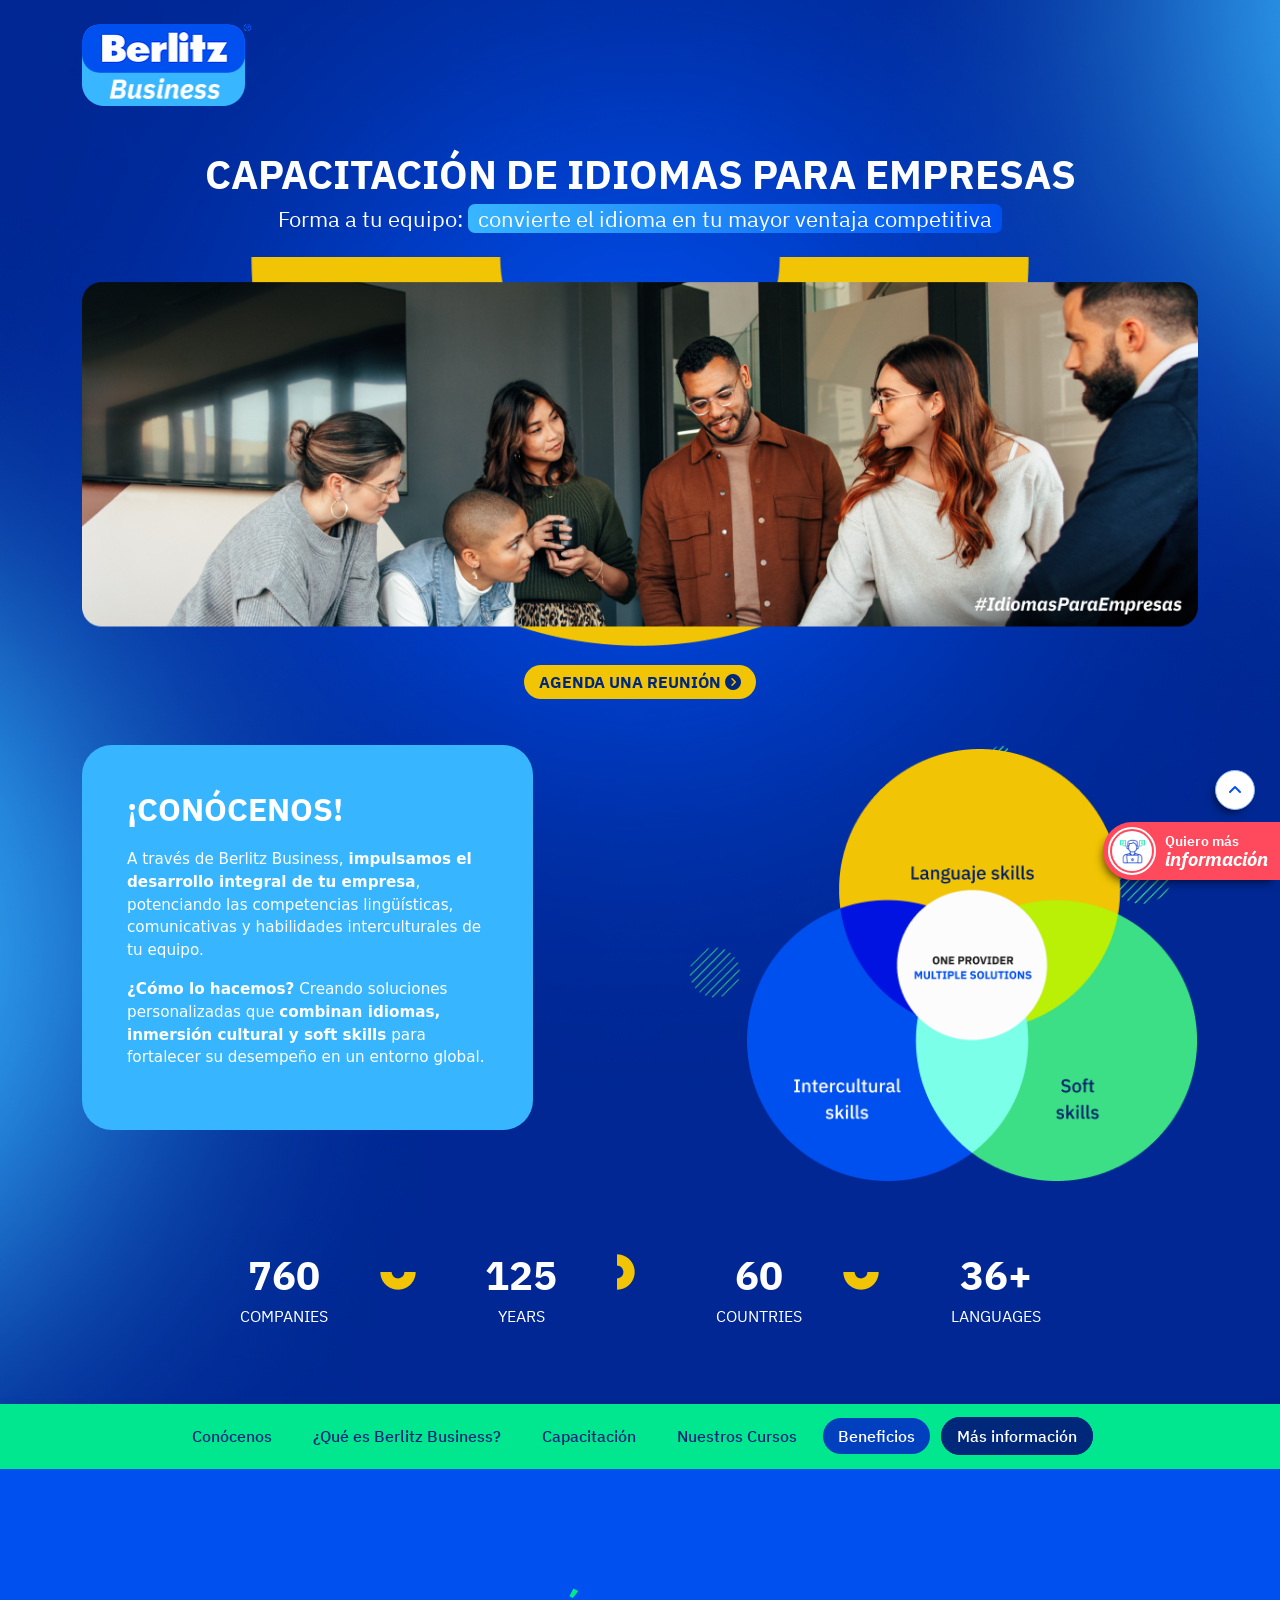
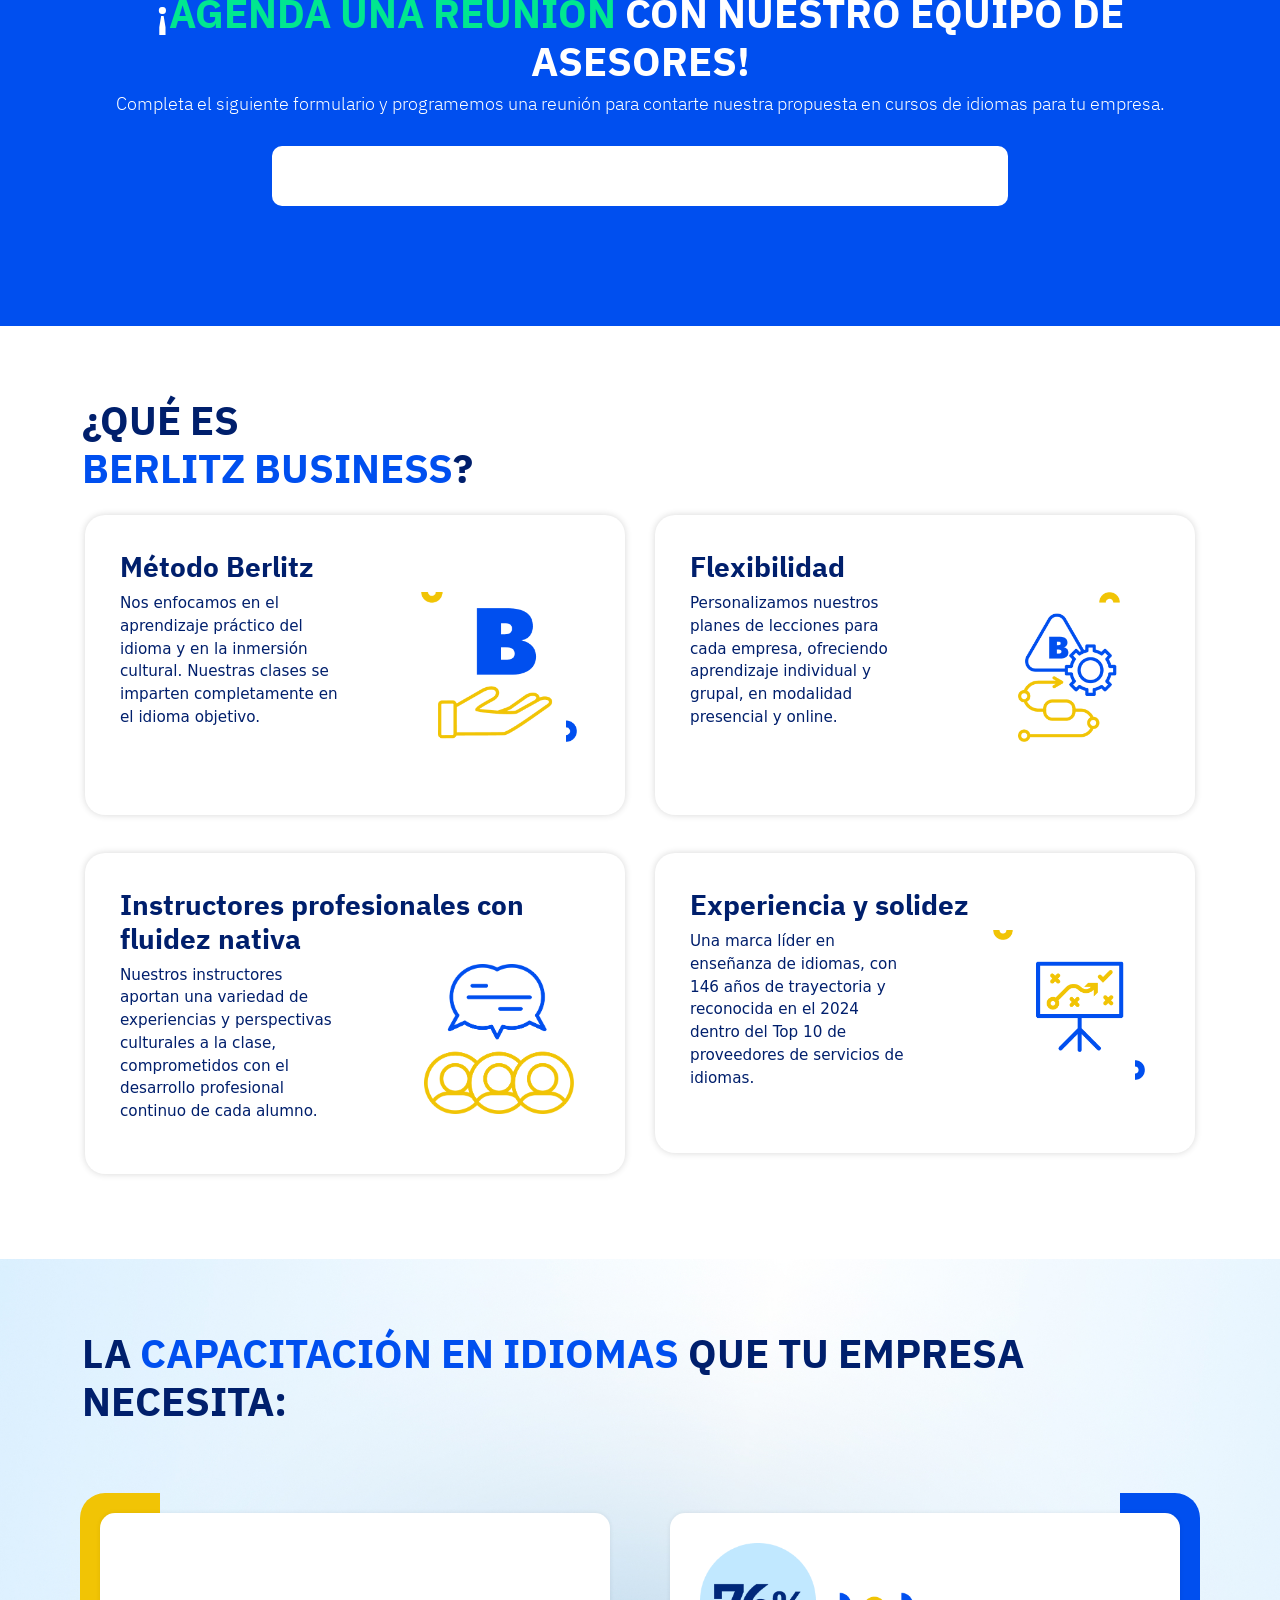
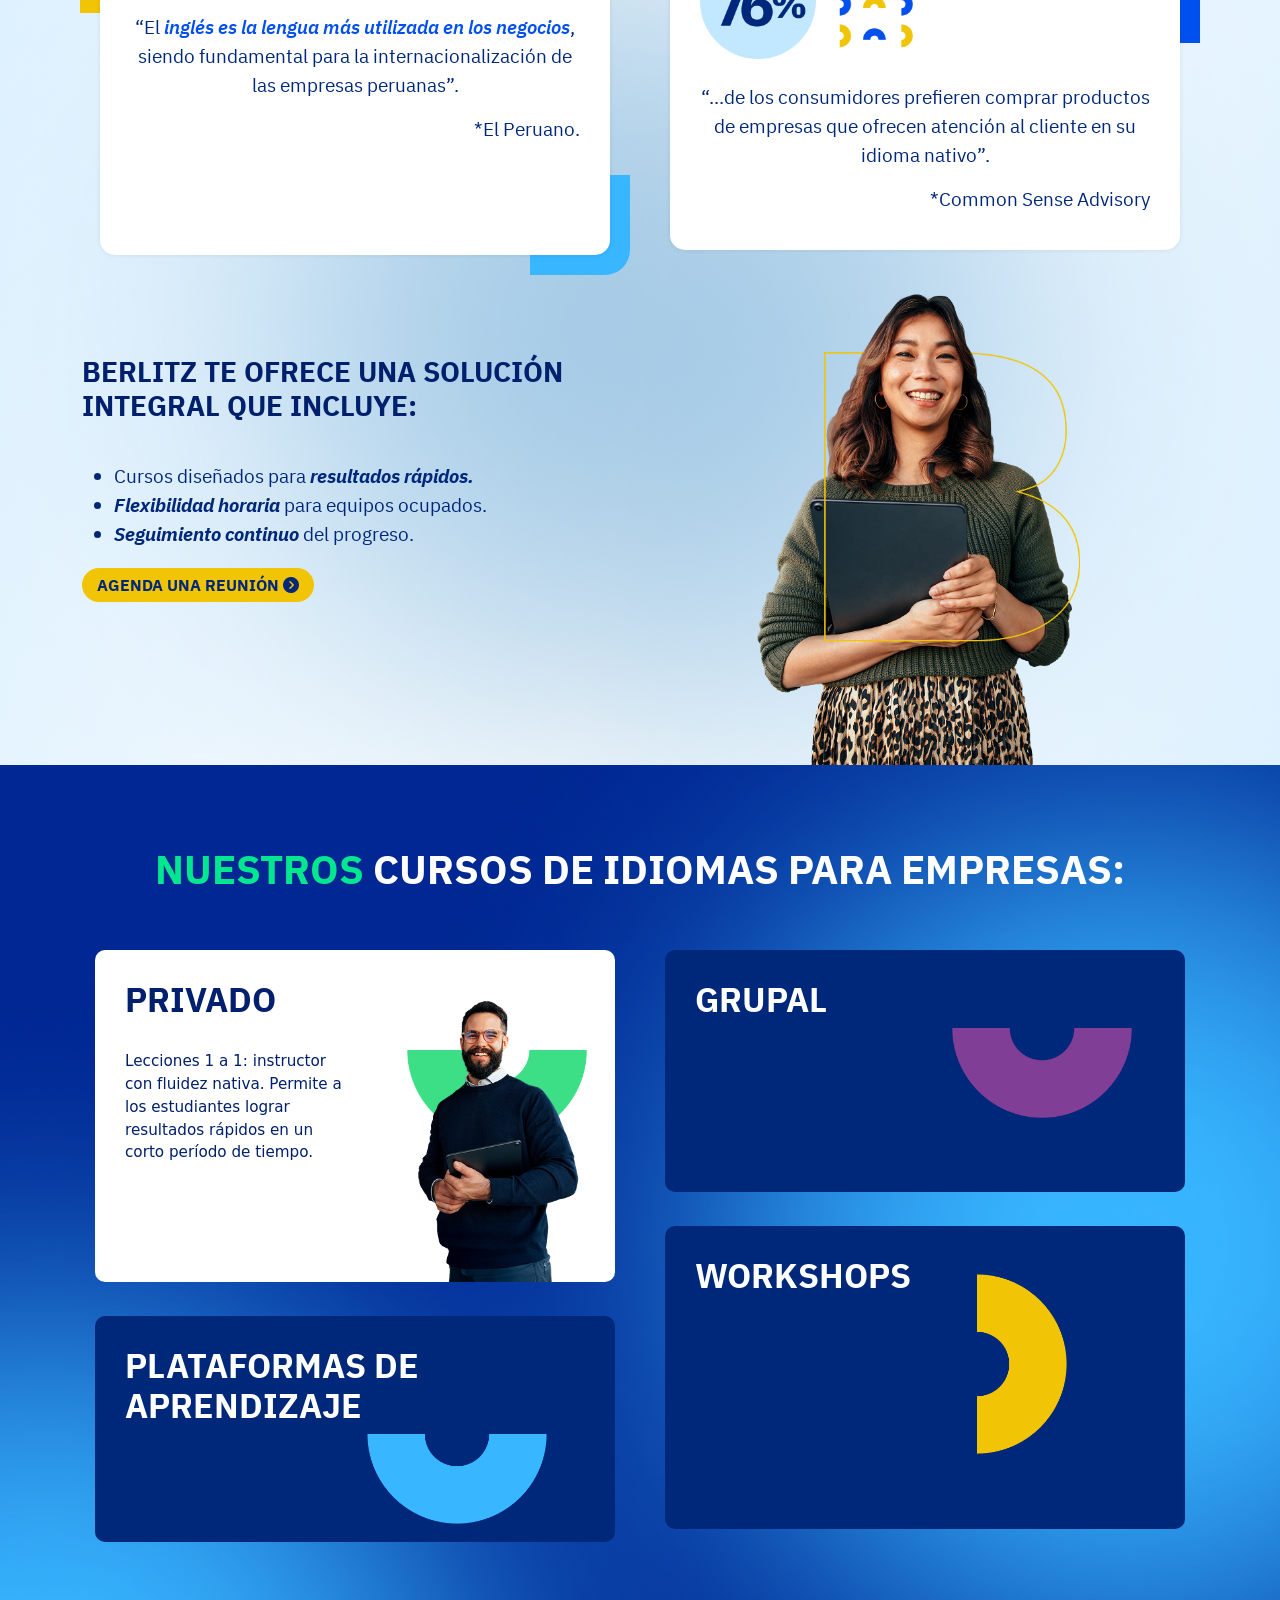
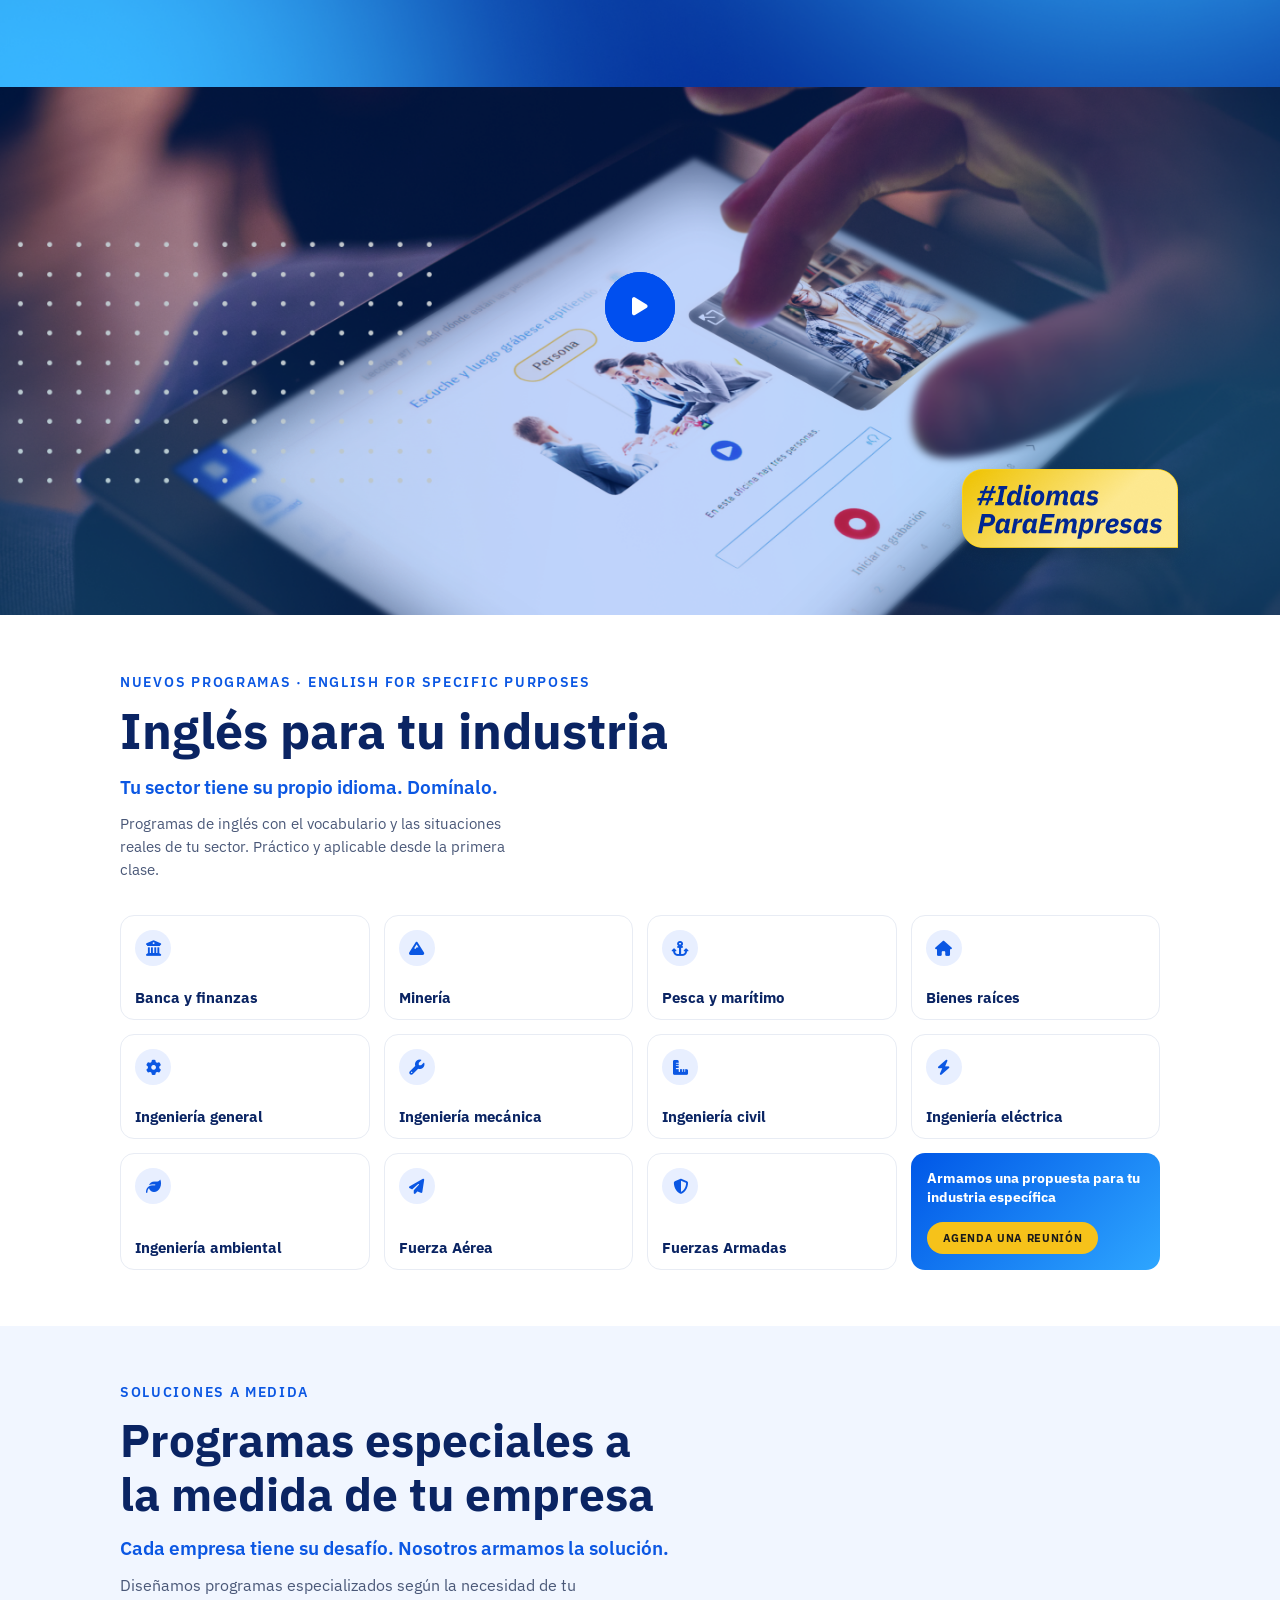
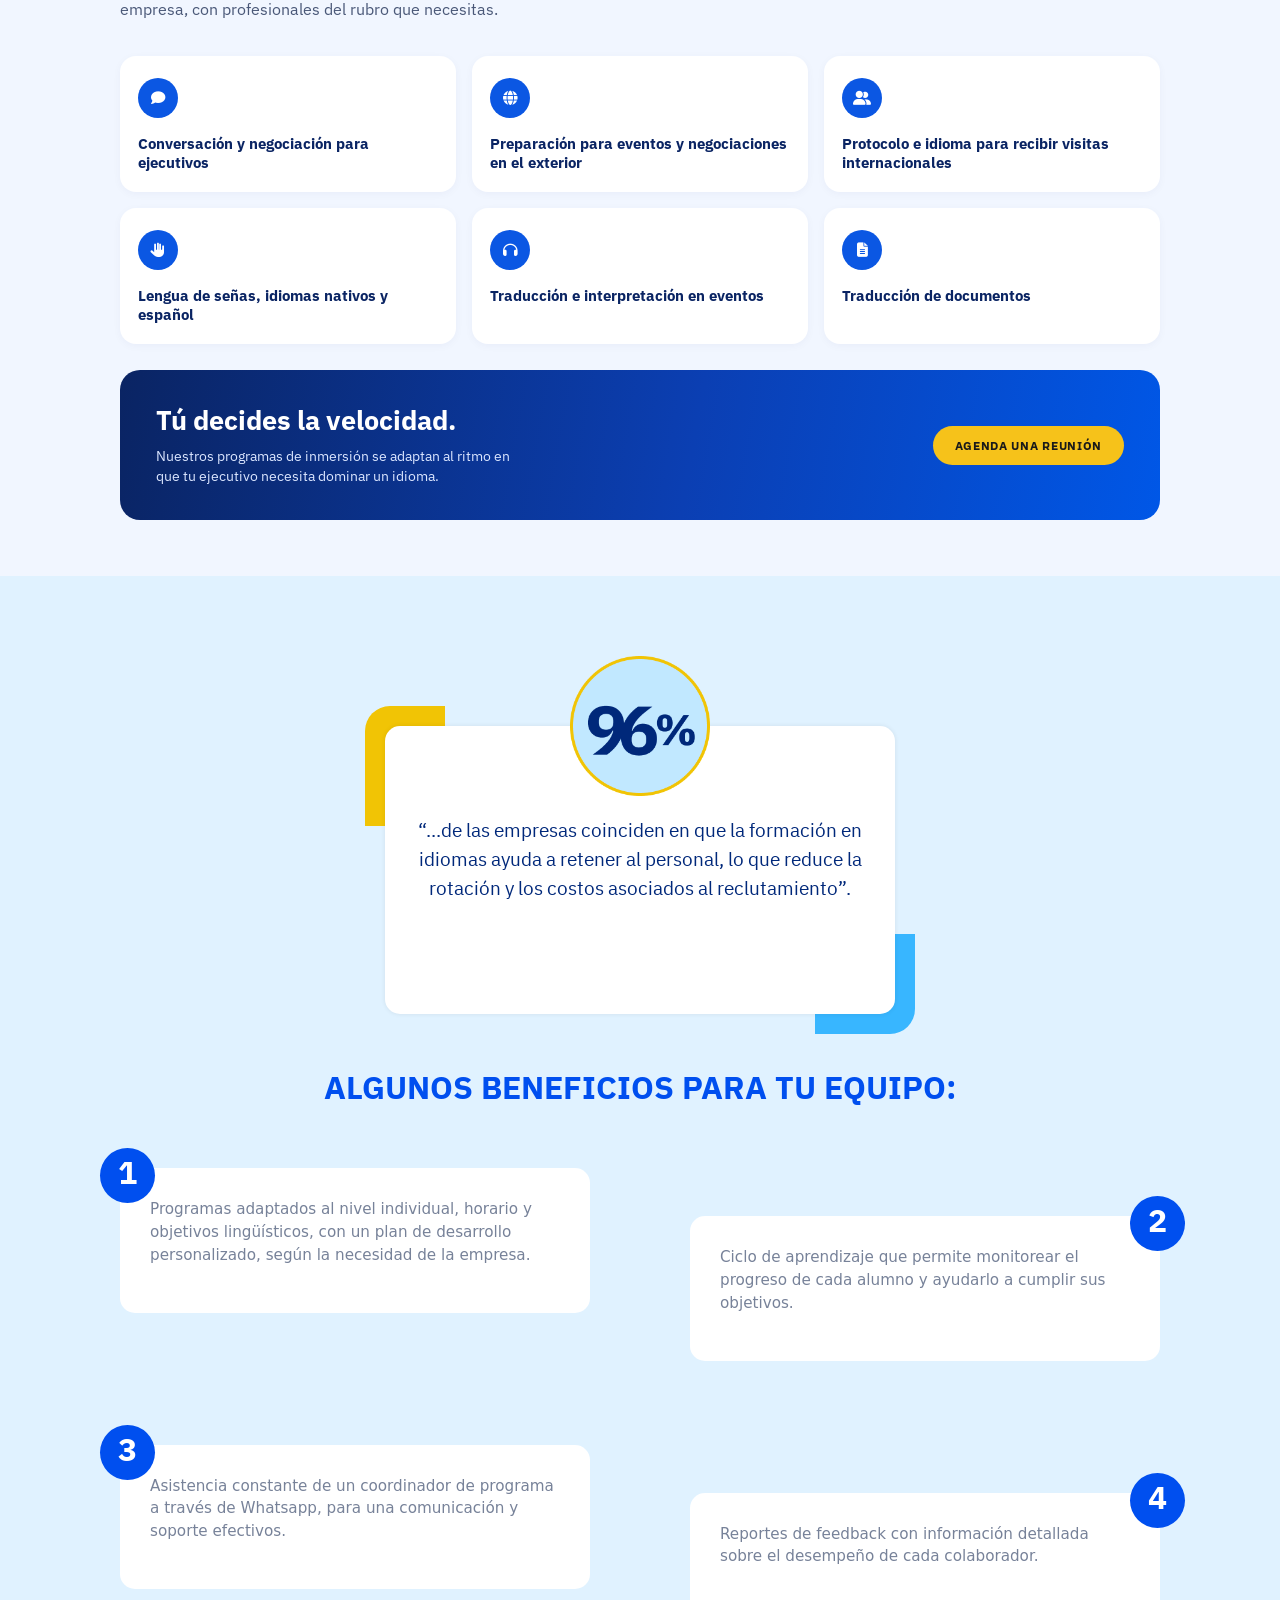
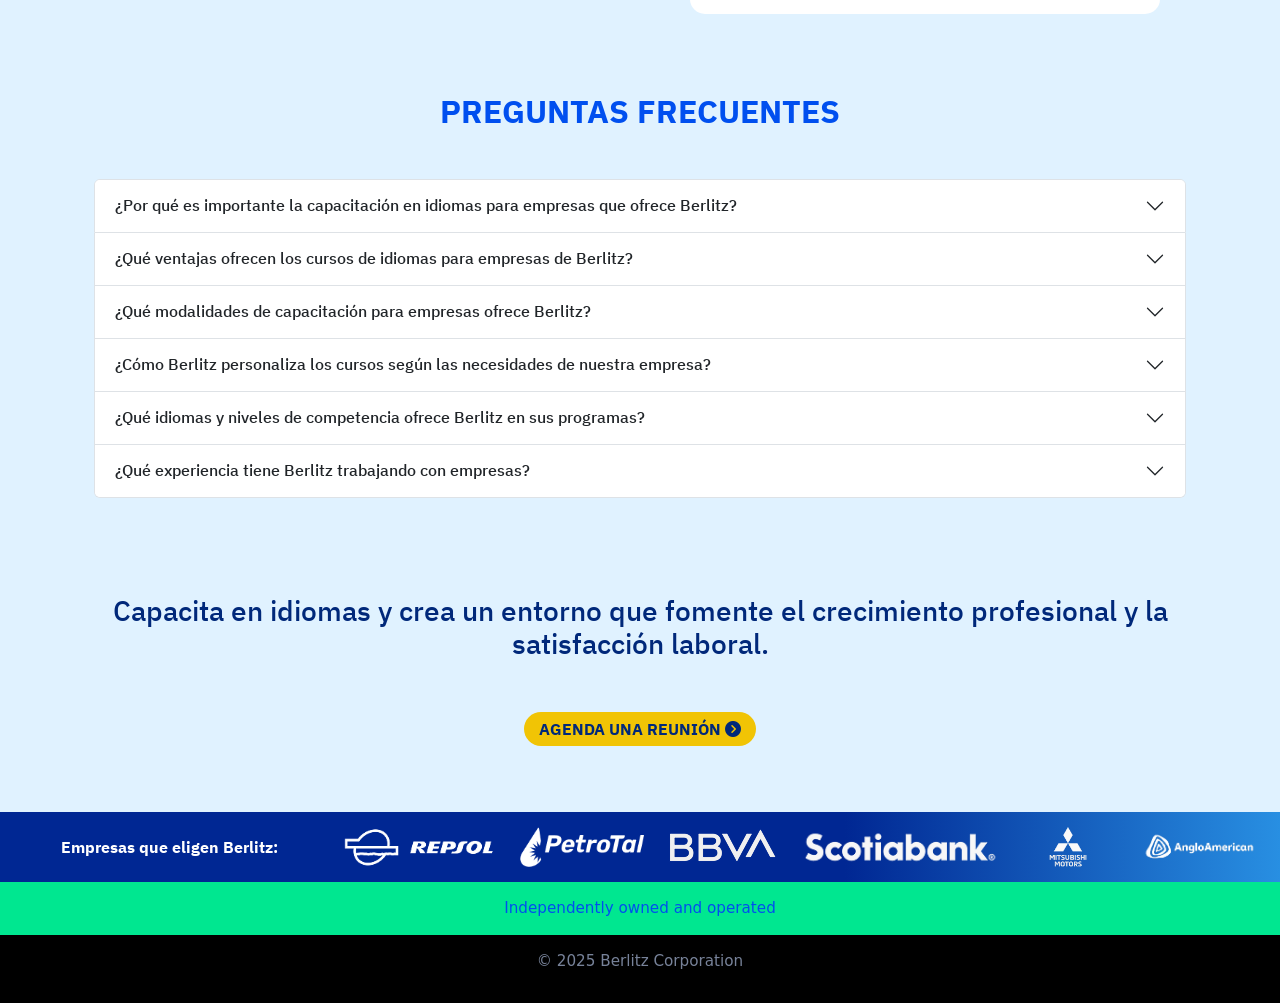
==== commit 9c124012: "ingles para indurstrias y prog espec" ====
--- a/index.html
+++ b/index.html
@@ -30,6 +30,11 @@
     <link rel="stylesheet" href="assets/css/revolution/navigation.min.css" />
     <link rel="stylesheet" href="assets/css/revolution/settings.min.css" />
     <link rel="stylesheet" href="assets/css/cmln-style.css" />
+    <link rel="stylesheet" href="https://cdnjs.cloudflare.com/ajax/libs/font-awesome/6.5.1/css/all.min.css">
+    <!-- Fuente (opcional): si tu sitio ya la carga, borra esta línea -->
+<link href="https://fonts.googleapis.com/css2?family=IBM+Plex+Sans:wght@400;500;600;700&display=swap" rel="stylesheet">
+<!-- Iconos Font Awesome (opcional): si tu sitio ya lo carga, borra esta línea -->
+<link rel="stylesheet" href="https://cdnjs.cloudflare.com/ajax/libs/font-awesome/6.5.1/css/all.min.css">
 
     <link
       rel="stylesheet"
@@ -1100,6 +1105,139 @@
         </div>
       </div>
     </div>
+<!-- INDUSTRIA -->
+
+    <section class="industria">
+  <div class="ind-wrap">
+
+    <p class="ind-eyebrow">Nuevos programas · English for Specific Purposes</p>
+    <h2 class="ind-title">Inglés para tu industria</h2>
+    <p class="ind-sub">Tu sector tiene su propio idioma. Domínalo.</p>
+    <p class="ind-desc">Programas de inglés con el vocabulario y las situaciones reales de tu sector. Práctico y aplicable desde la primera clase.</p>
+
+    <div class="ind-grid">
+
+      <a class="ind-card">
+        <span class="ind-icon"><i class="fa-solid fa-building-columns"></i></span>
+        <span class="ind-name">Banca y finanzas</span>
+      </a>
+
+      <a class="ind-card">
+        <span class="ind-icon"><i class="fa-solid fa-mountain"></i></span>
+        <span class="ind-name">Minería</span>
+      </a>
+
+      <a class="ind-card">
+        <span class="ind-icon"><i class="fa-solid fa-anchor"></i></span>
+        <span class="ind-name">Pesca y marítimo</span>
+      </a>
+
+      <a class="ind-card">
+        <span class="ind-icon"><i class="fa-solid fa-house"></i></span>
+        <span class="ind-name">Bienes raíces</span>
+      </a>
+
+      <a class="ind-card">
+        <span class="ind-icon"><i class="fa-solid fa-gear"></i></span>
+        <span class="ind-name">Ingeniería general</span>
+      </a>
+
+      <a class="ind-card">
+        <span class="ind-icon"><i class="fa-solid fa-wrench"></i></span>
+        <span class="ind-name">Ingeniería mecánica</span>
+      </a>
+
+      <a class="ind-card">
+        <span class="ind-icon"><i class="fa-solid fa-ruler-combined"></i></span>
+        <span class="ind-name">Ingeniería civil</span>
+      </a>
+
+      <a class="ind-card">
+        <span class="ind-icon"><i class="fa-solid fa-bolt"></i></span>
+        <span class="ind-name">Ingeniería eléctrica</span>
+      </a>
+
+      <a class="ind-card">
+        <span class="ind-icon"><i class="fa-solid fa-leaf"></i></span>
+        <span class="ind-name">Ingeniería ambiental</span>
+      </a>
+
+      <a class="ind-card">
+        <span class="ind-icon"><i class="fa-solid fa-paper-plane"></i></span>
+        <span class="ind-name">Fuerza Aérea</span>
+      </a>
+
+      <a class="ind-card">
+        <span class="ind-icon"><i class="fa-solid fa-shield-halved"></i></span>
+        <span class="ind-name">Fuerzas Armadas</span>
+      </a>
+
+      <div class="ind-cta">
+        <p style="color: #fff">Armamos una propuesta para tu industria específica</p>
+        <a href="#contenido_4" class="ind-btn">Agenda una reunión</a>
+      </div>
+
+    </div>
+  </div>
+</section>
+
+<!-- INDUSTRIA END-->
+
+<!-- PROGRAMAS ESPECIALES-->
+ <section class="soluciones">
+  <div class="sol-wrap">
+
+    <p class="sol-eyebrow">Soluciones a medida</p>
+    <h2 class="sol-title">Programas especiales a la medida de tu empresa</h2>
+    <p class="sol-sub">Cada empresa tiene su desafío. Nosotros armamos la solución.</p>
+    <p class="sol-desc">Diseñamos programas especializados según la necesidad de tu empresa, con profesionales del rubro que necesitas.</p>
+
+    <div class="sol-grid">
+
+      <div class="sol-card">
+        <span class="sol-icon"><i class="fa-solid fa-comment"></i></span>
+        <h3 class="sol-name">Conversación y negociación para ejecutivos</h3>
+      </div>
+
+      <div class="sol-card">
+        <span class="sol-icon"><i class="fa-solid fa-globe"></i></span>
+        <h3 class="sol-name">Preparación para eventos y negociaciones en el exterior</h3>
+      </div>
+
+      <div class="sol-card">
+        <span class="sol-icon"><i class="fa-solid fa-user-group"></i></span>
+        <h3 class="sol-name">Protocolo e idioma para recibir visitas internacionales</h3>
+      </div>
+
+      <div class="sol-card">
+        <span class="sol-icon"><i class="fa-solid fa-hand"></i></span>
+        <h3 class="sol-name">Lengua de señas, idiomas nativos y español</h3>
+      </div>
+
+      <div class="sol-card">
+        <span class="sol-icon"><i class="fa-solid fa-headphones"></i></span>
+        <h3 class="sol-name">Traducción e interpretación en eventos</h3>
+      </div>
+
+      <div class="sol-card">
+        <span class="sol-icon"><i class="fa-solid fa-file-lines"></i></span>
+        <h3 class="sol-name">Traducción de documentos</h3>
+      </div>
+
+    </div>
+
+    <div class="sol-banner">
+      <div>
+        <h3>Tú decides la velocidad.</h3>
+        <p>Nuestros programas de inmersión se adaptan al ritmo en que tu ejecutivo necesita dominar un idioma.</p>
+      </div>
+      <a href="#contenido_4" class="sol-btn">Agenda una reunión</a>
+    </div>
+
+  </div>
+</section>
+<!-- PROGRAMAS ESPECIALES END-->
+
 
     <div id="contenido_6" class="container-fluid beneficios">
       <div class="container">
@@ -1886,3 +2024,269 @@
     </script>
   </body>
 </html>
+<style>
+/* ================== CSS ================== */
+.industria{
+  --navy:#0a2463;
+  --blue:#0b57e3;
+  --soft:#e8efff;
+  --line:#e8ecf4;
+  --text:#4a5878;
+  font-family:"IBM Plex Sans",system-ui,-apple-system,"Segoe UI",Roboto,sans-serif;
+  padding:56px 24px;
+  background:#fff;
+}
+.industria *{box-sizing:border-box}
+.industria .ind-wrap{max-width:1040px;margin:0 auto}
+
+/* Encabezado */
+.industria .ind-eyebrow{
+  margin:0 0 10px;
+  font-size:.90rem;
+  font-weight:600;
+  letter-spacing:.12em;
+  text-transform:uppercase;
+  color:var(--blue);
+}
+.industria .ind-title{
+  margin:0 0 14px;
+  font-size:3.1rem;
+  line-height:1.15;
+  font-weight:700;
+  color:var(--navy);
+}
+.industria .ind-sub{
+  margin:0 0 10px;
+  font-size:1.2rem;
+  font-weight:600;
+  color:var(--blue);
+}
+.industria .ind-desc{
+  margin:0 0 34px;
+  max-width:420px;
+  font-size:.93rem;
+  line-height:1.55;
+  color:var(--text);
+}
+
+/* Grilla */
+.industria .ind-grid{
+  display:grid;
+  grid-template-columns:repeat(4,1fr);
+  gap:14px;
+}
+
+/* Tarjeta */
+.industria .ind-card{
+  display:flex;
+  flex-direction:column;
+  justify-content:space-between;
+  min-height:88px;
+  padding:14px 14px 12px;
+  background:#fff;
+  border:1px solid var(--line);
+  border-radius:14px;
+  text-decoration:none;
+  color:var(--navy);
+  transition:transform .2s,box-shadow .2s,border-color .2s;
+}
+.industria .ind-card:hover{
+  transform:translateY(-3px);
+  border-color:#c9d7fb;
+  box-shadow:0 8px 20px rgba(11,87,227,.12);
+}
+.industria .ind-icon{
+  width:36px;
+  height:36px;
+  border-radius:50%;
+  background:var(--soft);
+  color:var(--blue);
+  display:flex;
+  align-items:center;
+  justify-content:center;
+  font-size:.95rem;
+  margin-bottom:22px;
+}
+.industria .ind-name{
+  font-size:.95rem;
+  font-weight:700;
+  line-height:1.25;
+}
+
+/* Tarjeta CTA */
+.industria .ind-cta{
+  display:flex;
+  flex-direction:column;
+  justify-content:space-between;
+  padding:16px;
+  border-radius:14px;
+  background:linear-gradient(135deg,#0057e7 0%,#2ea6ff 100%);
+  color:#fff;
+}
+.industria .ind-cta p{
+  margin:0 0 16px;
+  font-size:.88rem;
+  font-weight:700;
+  line-height:1.3;
+}
+.industria .ind-btn{
+  align-self:flex-start;
+  display:inline-block;
+  padding:8px 16px;
+  border-radius:999px;
+  background:#f6c21a;
+  color:#1a1a1a;
+  font-size:.68rem;
+  font-weight:700;
+  letter-spacing:.06em;
+  text-transform:uppercase;
+  text-decoration:none;
+  transition:background .2s,transform .2s;
+}
+.industria .ind-btn:hover{background:#ffd23f;transform:translateY(-1px)}
+
+/* Responsive */
+@media (max-width:900px){
+  .industria .ind-grid{grid-template-columns:repeat(3,1fr)}
+}
+@media (max-width:640px){
+  .industria{padding:40px 16px}
+  .industria .ind-title{font-size:1.7rem}
+  .industria .ind-grid{grid-template-columns:repeat(2,1fr)}
+  .industria .ind-cta{grid-column:1 / -1}
+}
+
+.soluciones{
+  --navy:#0a2463;
+  --blue:#0b57e3;
+  --text:#4a5878;
+  --fondo:#f1f6ff;
+  font-family:"IBM Plex Sans",system-ui,-apple-system,"Segoe UI",Roboto,sans-serif;
+  background:var(--fondo);
+  padding:56px 24px;
+}
+.soluciones *{box-sizing:border-box}
+.soluciones .sol-wrap{max-width:1040px;margin:0 auto}
+
+/* Encabezado */
+.soluciones .sol-eyebrow{
+  margin:0 0 10px;
+  font-size:.88rem;
+  font-weight:600;
+  letter-spacing:.12em;
+  text-transform:uppercase;
+  color:var(--blue);
+}
+.soluciones .sol-title{
+  margin:0 0 14px;
+  max-width:560px;
+  font-size:2.9rem;
+  line-height:1.15;
+  font-weight:700;
+  color:var(--navy);
+}
+.soluciones .sol-sub{
+  margin:0 0 10px;
+  font-size:1.2rem;
+  font-weight:600;
+  color:var(--blue);
+}
+.soluciones .sol-desc{
+  margin:0 0 34px;
+  max-width:520px;
+  font-size:.99rem;
+  line-height:1.55;
+  color:var(--text);
+}
+
+/* Grilla de tarjetas */
+.soluciones .sol-grid{
+  display:grid;
+  grid-template-columns:repeat(3,1fr);
+  gap:16px;
+}
+.soluciones .sol-card{
+  display:flex;
+  flex-direction:column;
+  gap:16px;
+  padding:22px 18px 20px;
+  background:#fff;
+  border-radius:16px;
+  box-shadow:0 2px 8px rgba(10,36,99,.04);
+  transition:transform .2s,box-shadow .2s;
+}
+.soluciones .sol-card:hover{
+  transform:translateY(-3px);
+  box-shadow:0 10px 24px rgba(11,87,227,.14);
+}
+.soluciones .sol-icon{
+  width:40px;
+  height:40px;
+  border-radius:50%;
+  background:var(--blue);
+  color:#fff;
+  display:flex;
+  align-items:center;
+  justify-content:center;
+  font-size:.9rem;
+}
+.soluciones .sol-name{
+  margin:0;
+  font-size:.92rem;
+  font-weight:700;
+  line-height:1.3;
+  color:var(--navy);
+}
+
+/* Banner inferior */
+.soluciones .sol-banner{
+  display:flex;
+  align-items:center;
+  justify-content:space-between;
+  gap:24px;
+  margin-top:26px;
+  padding:34px 36px;
+  border-radius:20px;
+  background:linear-gradient(100deg,#0a2463 0%,#0b3fb3 55%,#0057e7 100%);
+  color:#fff;
+}
+.soluciones .sol-banner h3{
+  margin:0 0 10px;
+  font-size:1.7rem;
+  font-weight:700;
+  line-height:1.15;
+}
+.soluciones .sol-banner p{
+  margin:0;
+  max-width:380px;
+  font-size:.85rem;
+  line-height:1.5;
+  color:#dbe6ff;
+}
+.soluciones .sol-btn{
+  flex-shrink:0;
+  display:inline-block;
+  padding:11px 22px;
+  border-radius:999px;
+  background:#f6c21a;
+  color:#1a1a1a;
+  font-size:.72rem;
+  font-weight:700;
+  letter-spacing:.06em;
+  text-transform:uppercase;
+  text-decoration:none;
+  transition:background .2s,transform .2s;
+}
+.soluciones .sol-btn:hover{background:#ffd23f;transform:translateY(-1px)}
+
+/* Responsive */
+@media (max-width:900px){
+  .soluciones .sol-grid{grid-template-columns:repeat(2,1fr)}
+}
+@media (max-width:640px){
+  .soluciones{padding:40px 16px}
+  .soluciones .sol-title{font-size:1.7rem}
+  .soluciones .sol-grid{grid-template-columns:1fr}
+  .soluciones .sol-banner{flex-direction:column;align-items:flex-start;padding:28px 22px}
+}
+</style>
--- a/assets/css/cmln-style.css
+++ b/assets/css/cmln-style.css
@@ -408,6 +408,8 @@
       opacity: 1; }
   .btn-fixed-call.active {
     right: 0px; }
+
+    
 
 @keyframes c_keyframe__btn_fixed {
   0% {
--- a/assets/css/cmln-style.css
+++ b/assets/css/cmln-style.css
@@ -408,6 +408,8 @@
       opacity: 1; }
   .btn-fixed-call.active {
     right: 0px; }
+
+    
 
 @keyframes c_keyframe__btn_fixed {
   0% {
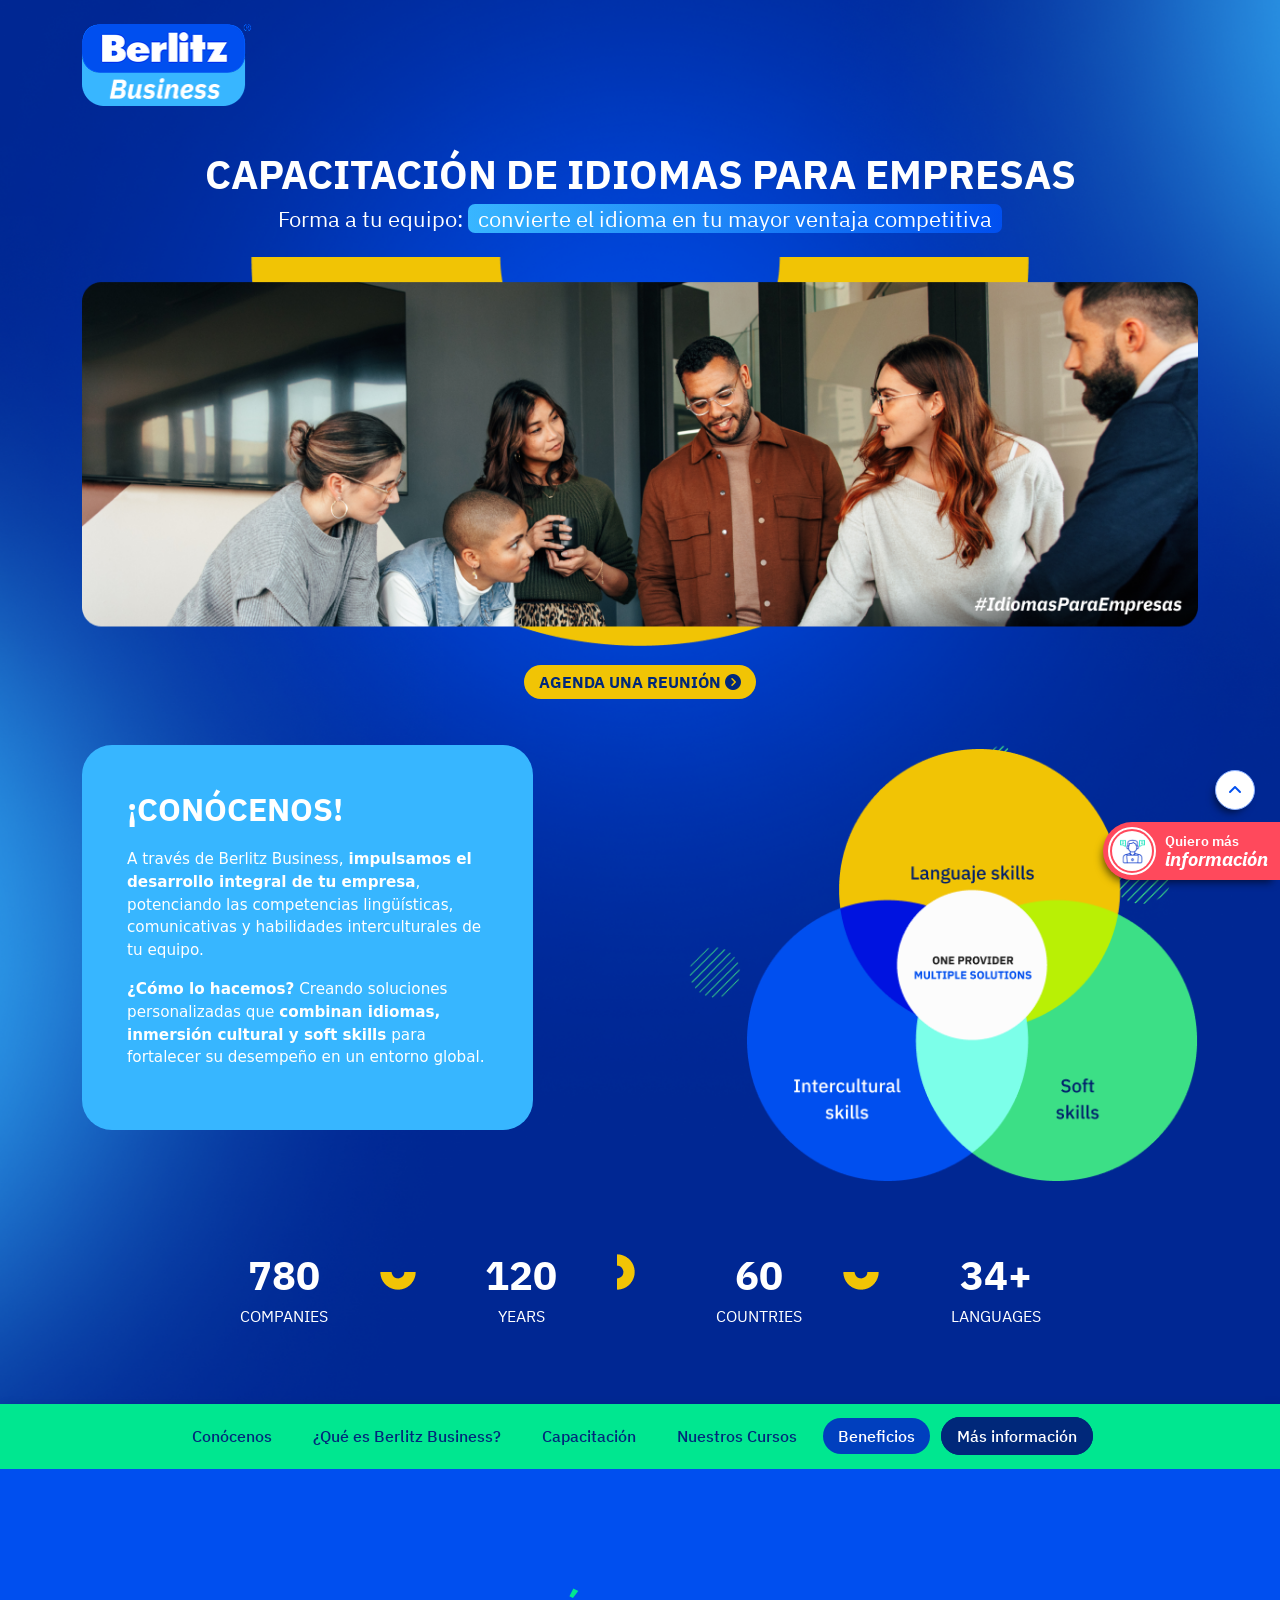
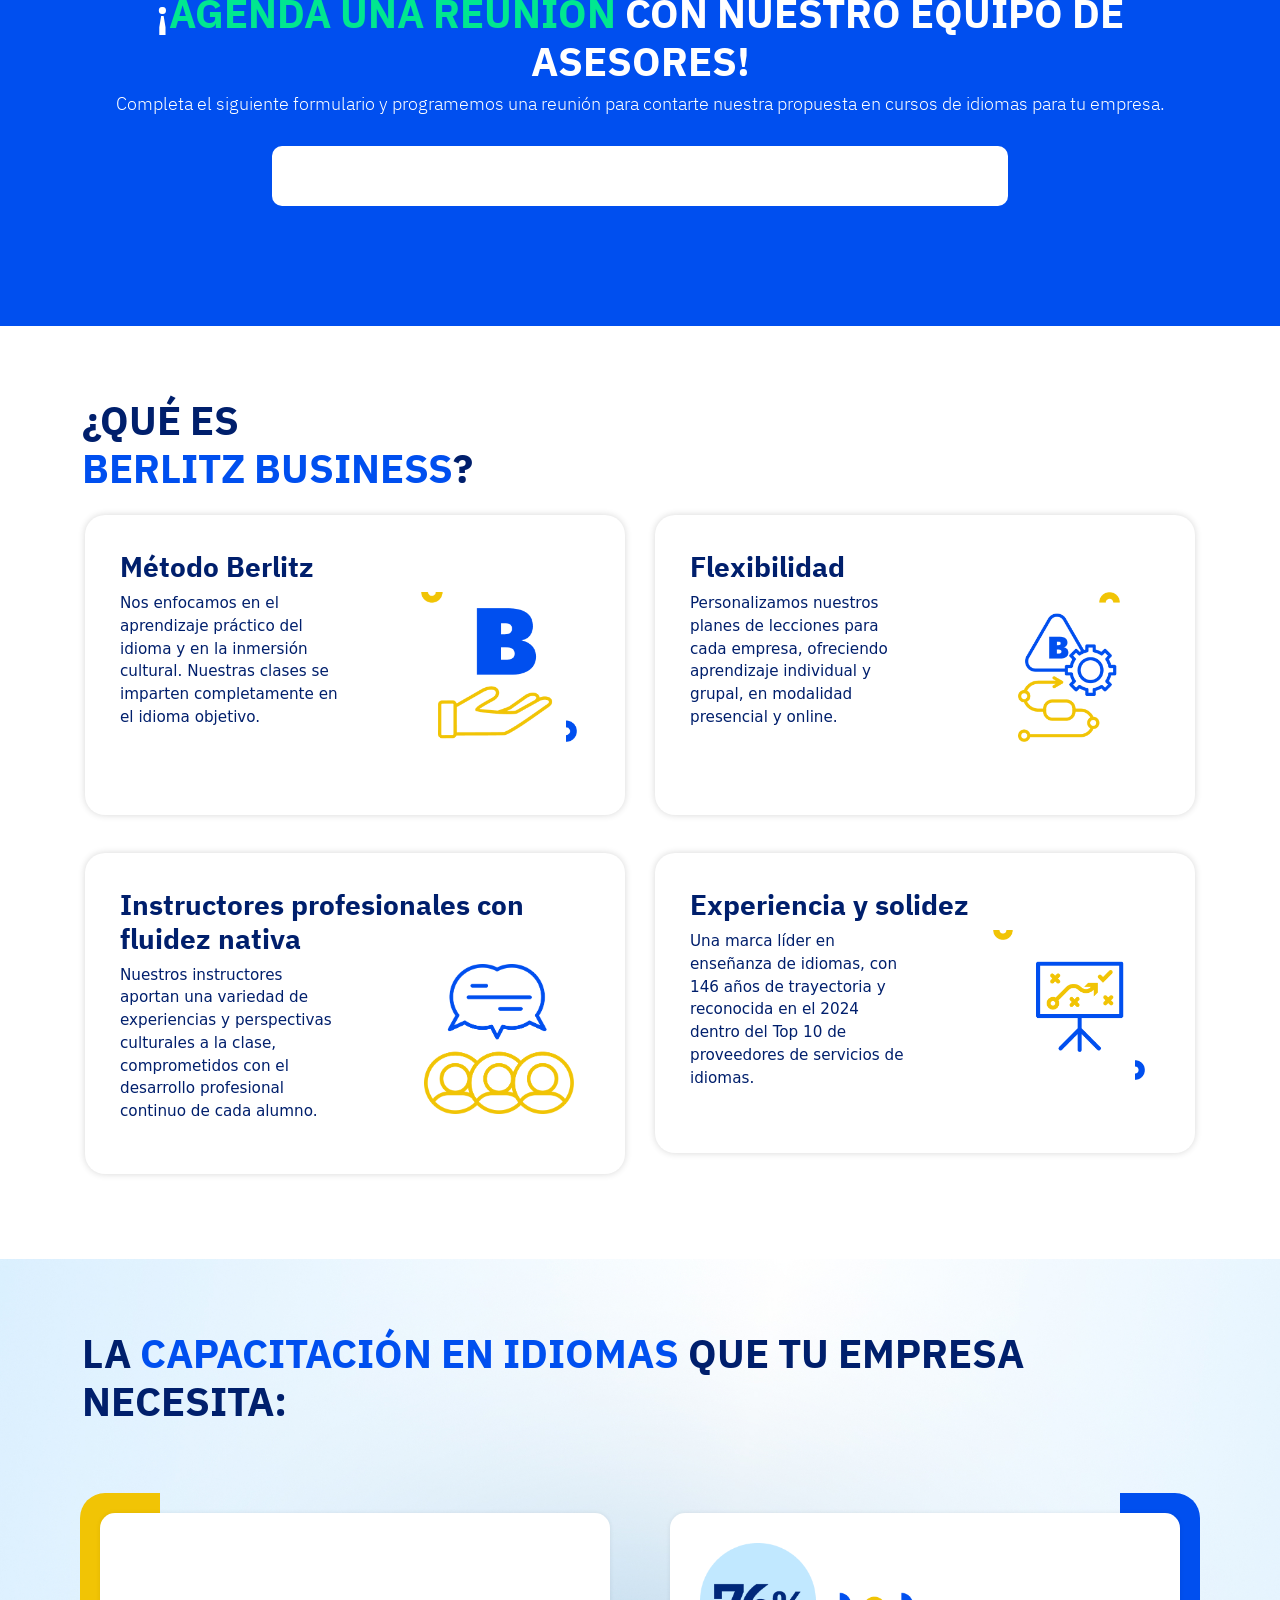
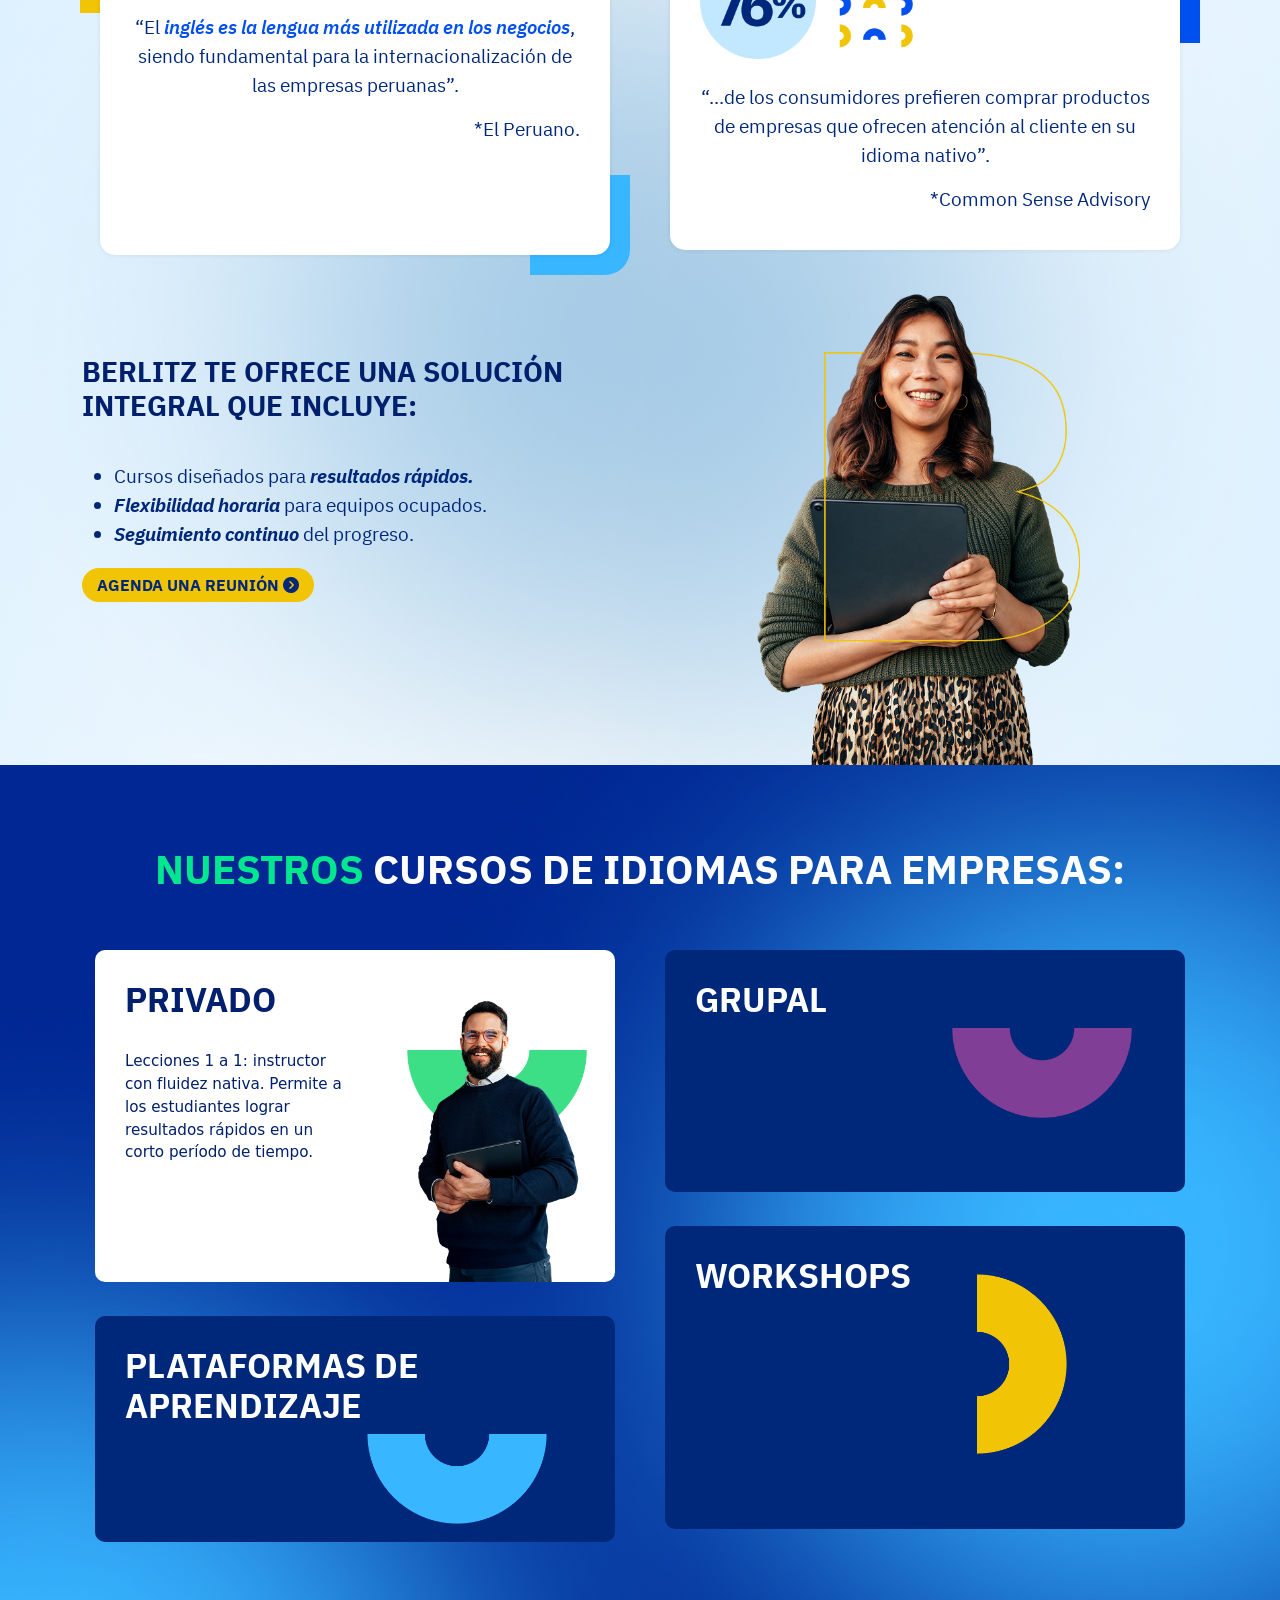
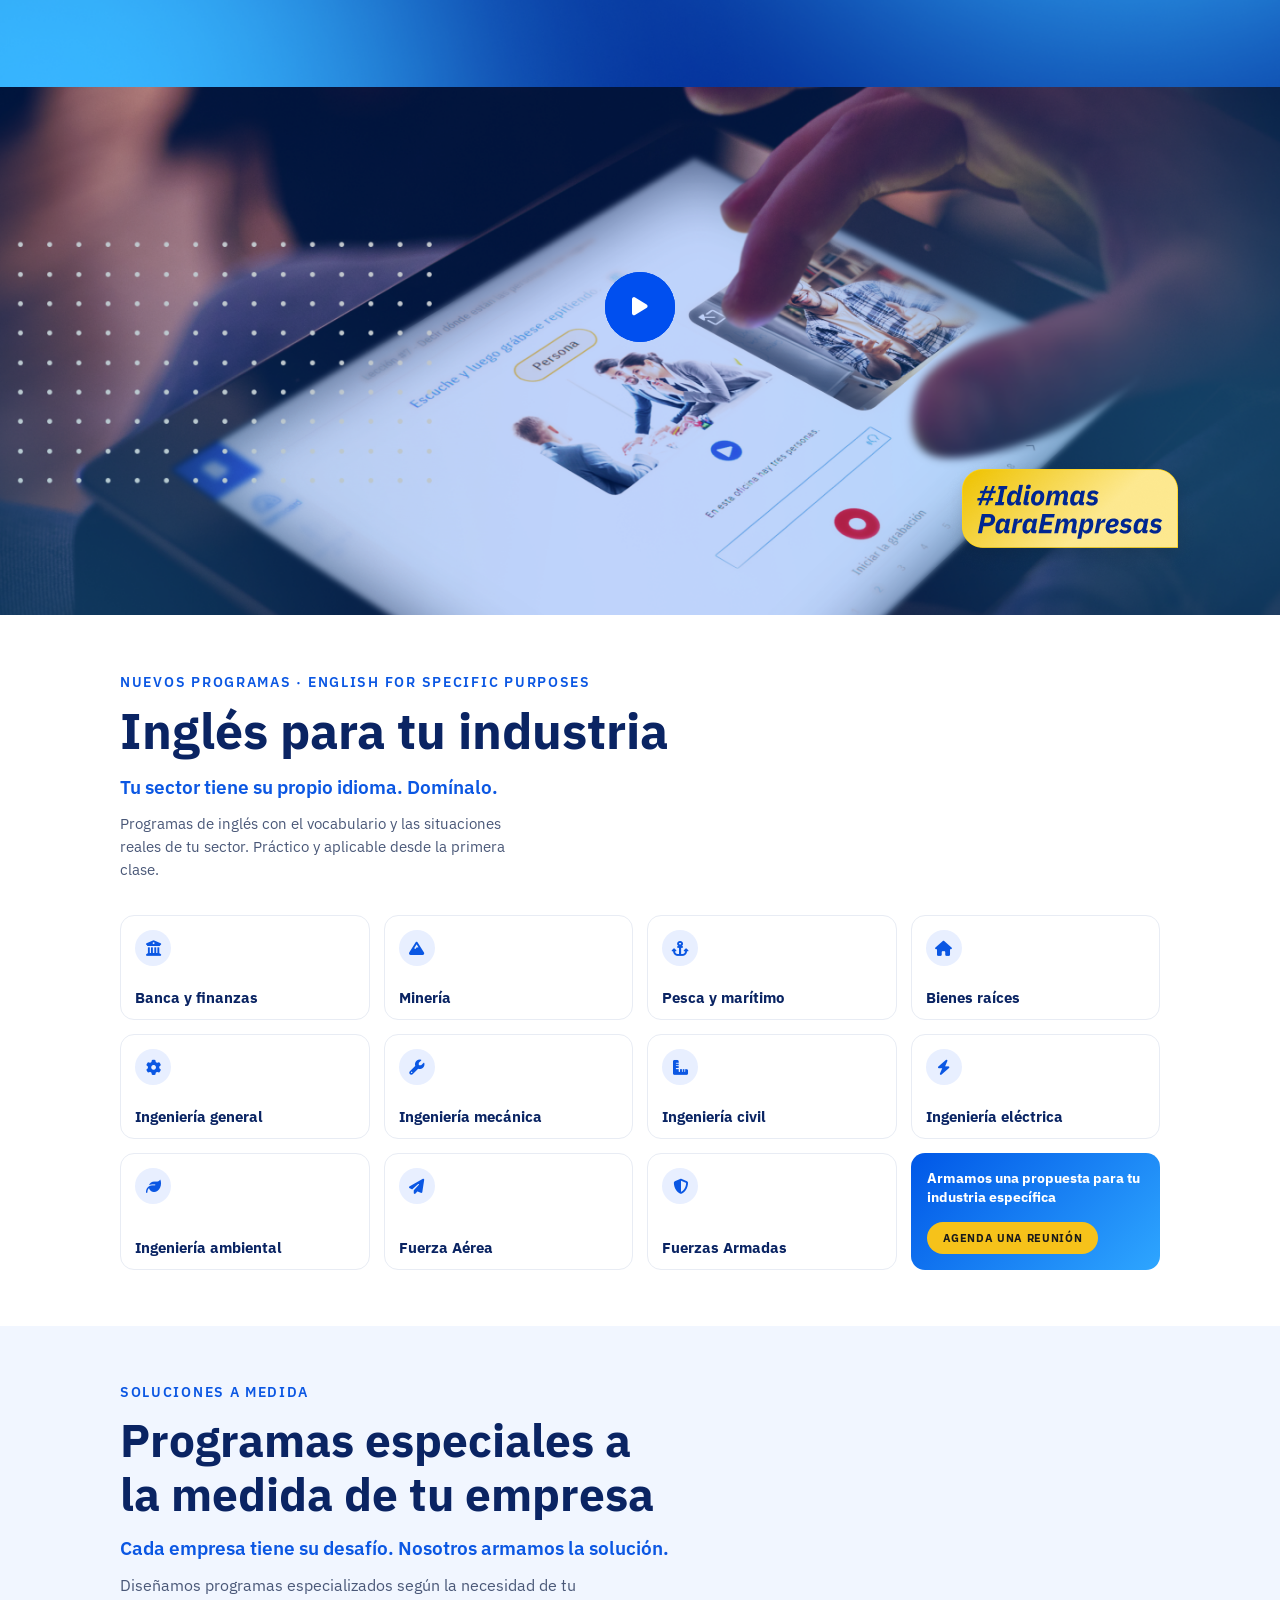
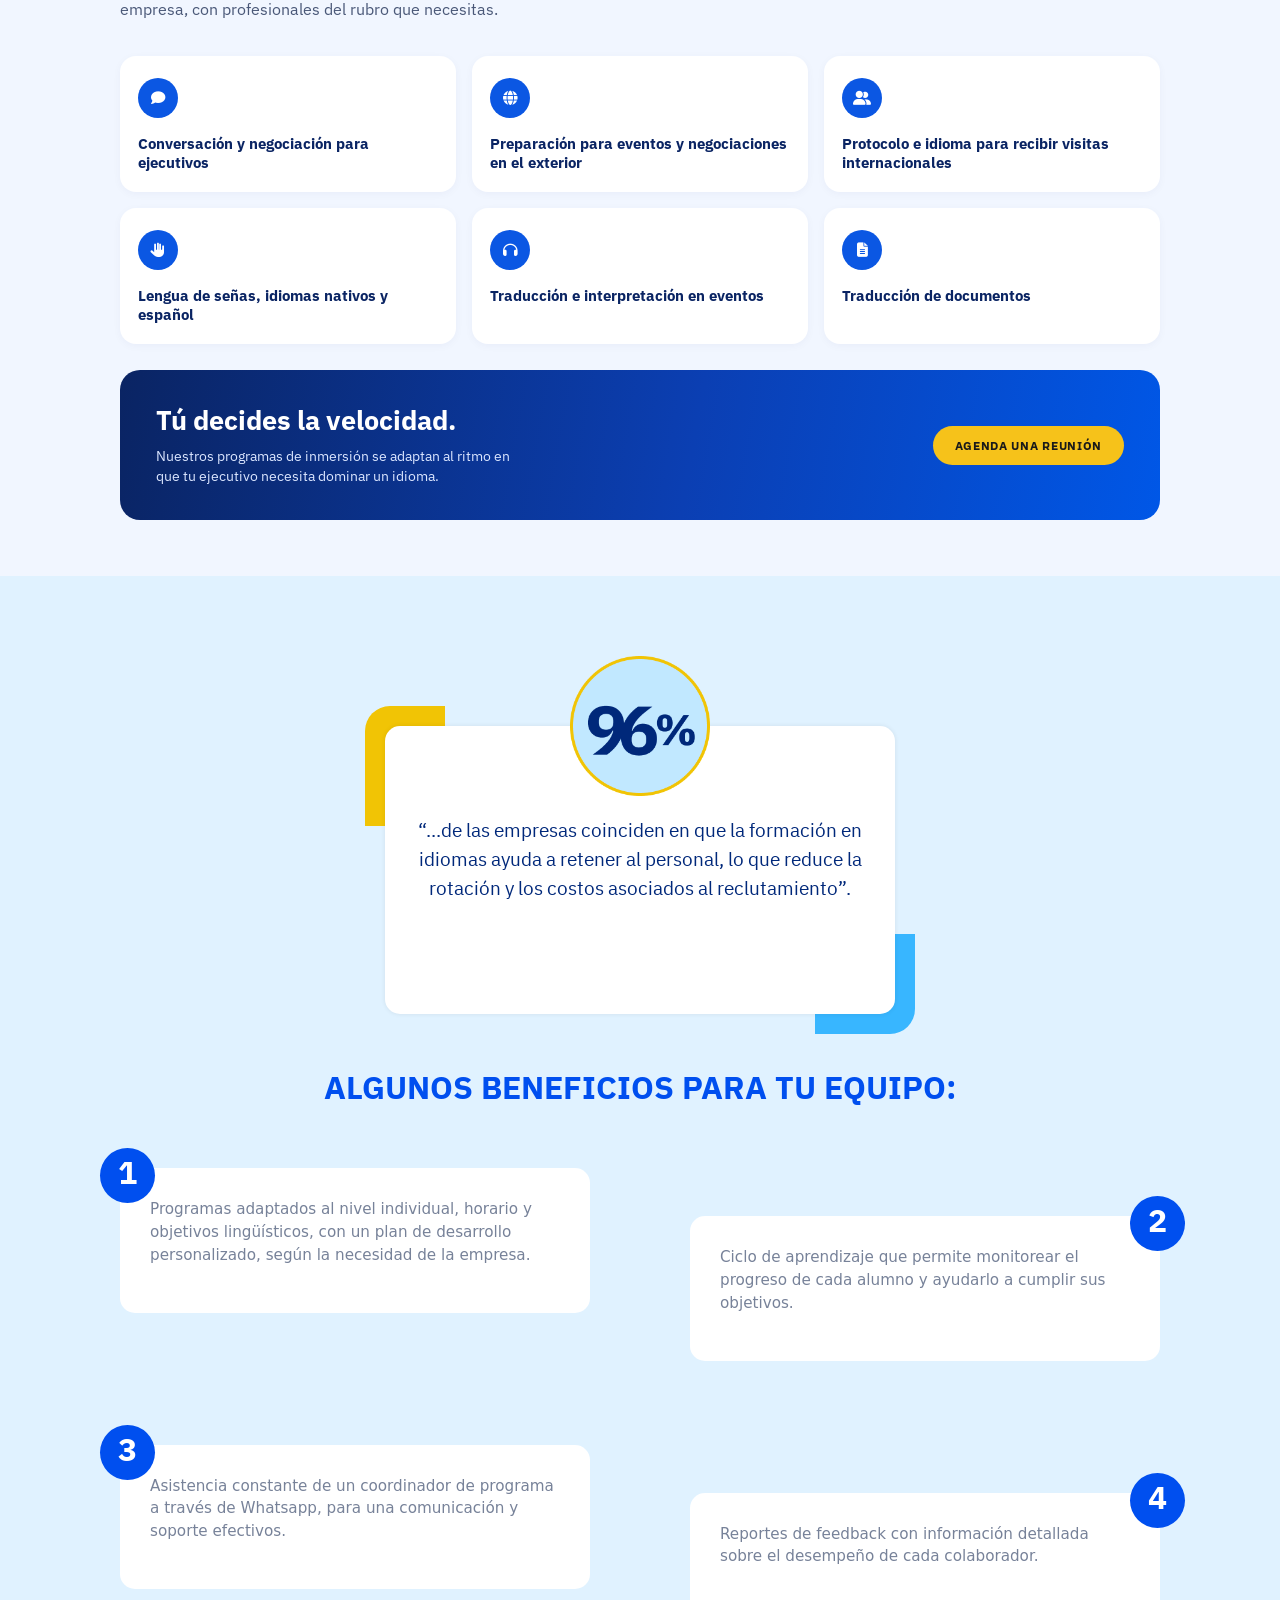
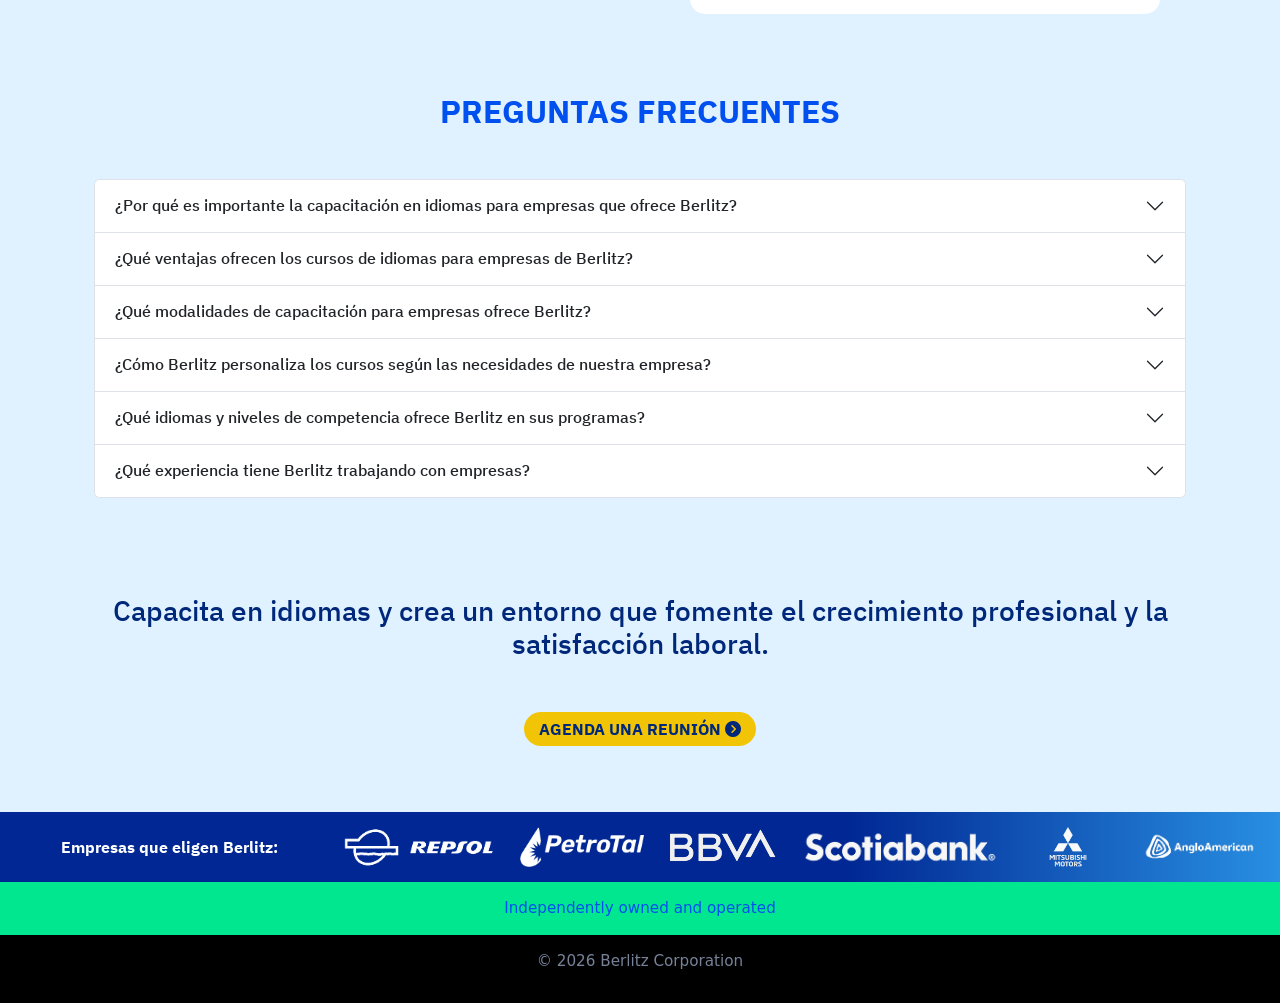
==== commit 031c1993: "ingles para ind + prog espc" ====
--- a/index.html
+++ b/index.html
@@ -1727,7 +1727,7 @@
 
     <div class="container-fluid footer">
       <div class="container text-center">
-        <p>© 2025 Berlitz Corporation</p>
+        <p>© 2026 Berlitz Corporation</p>
       </div>
     </div>
     <!--end footer -->
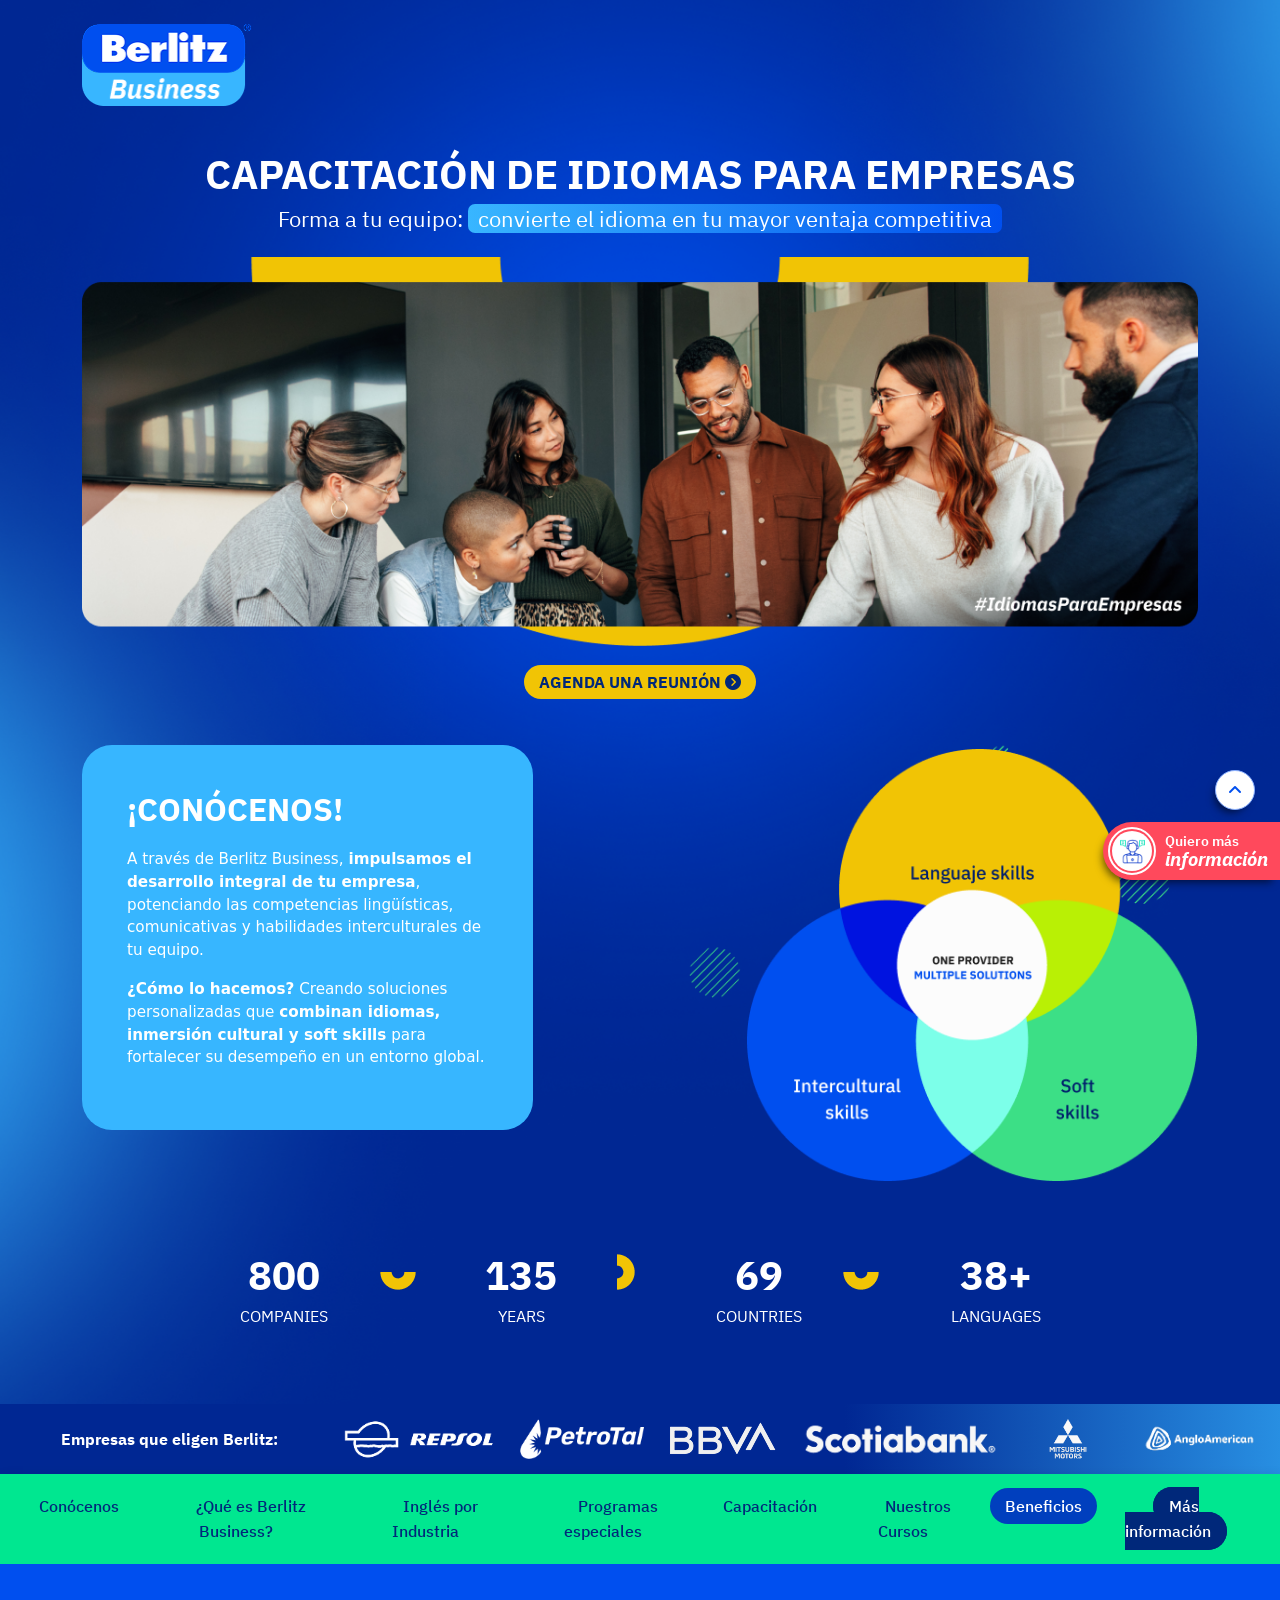
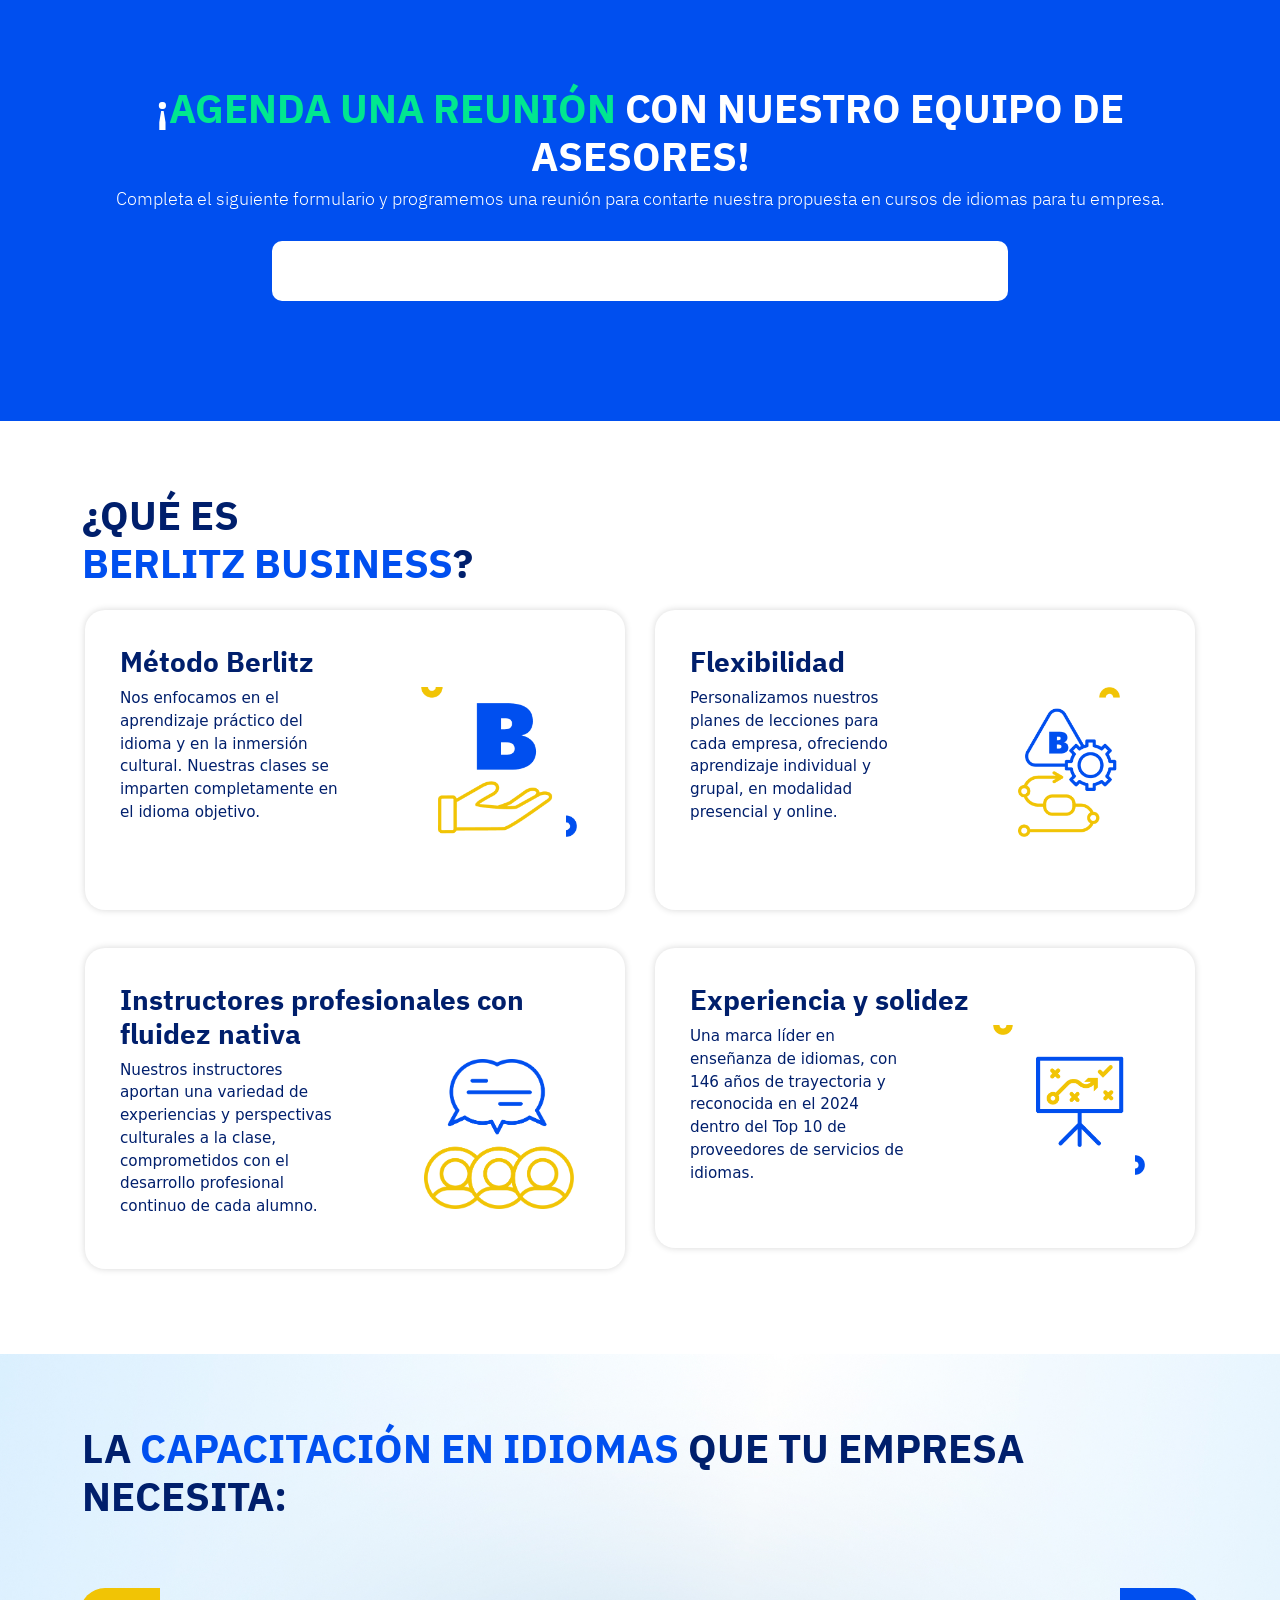
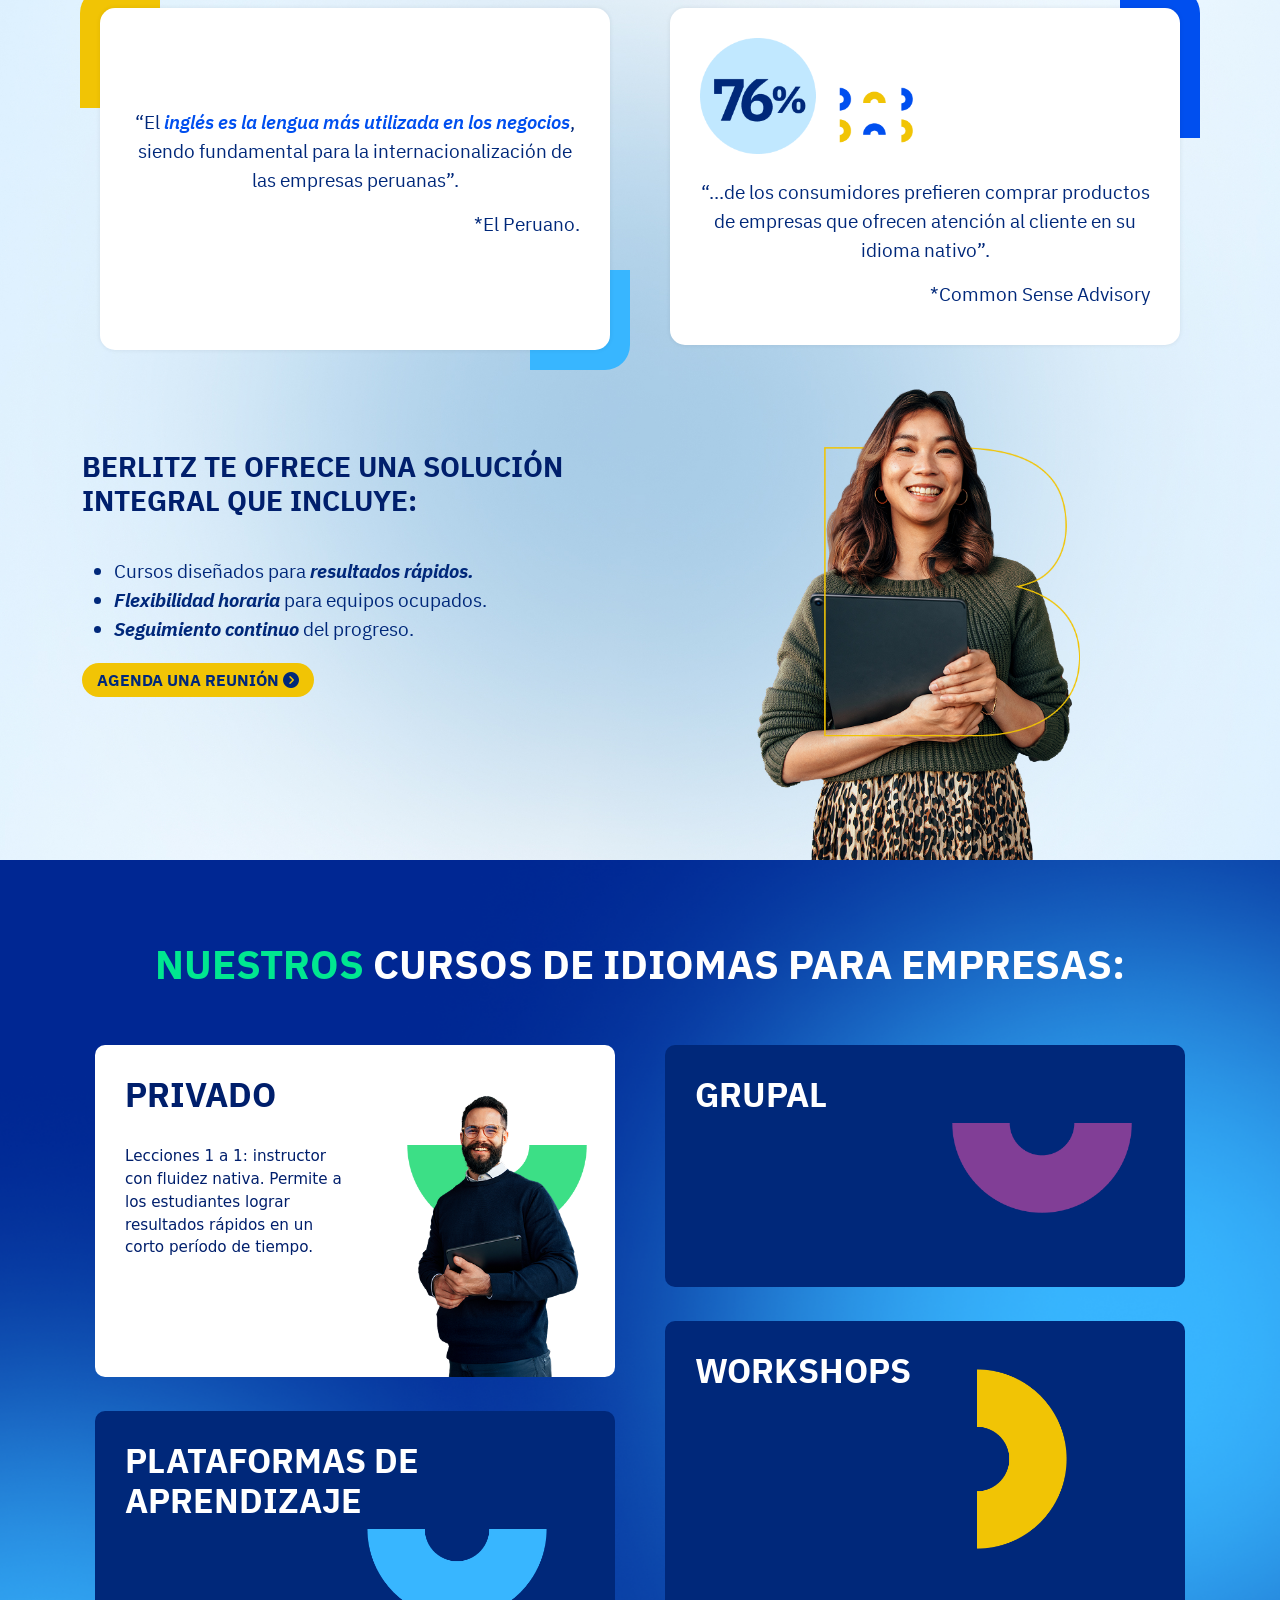
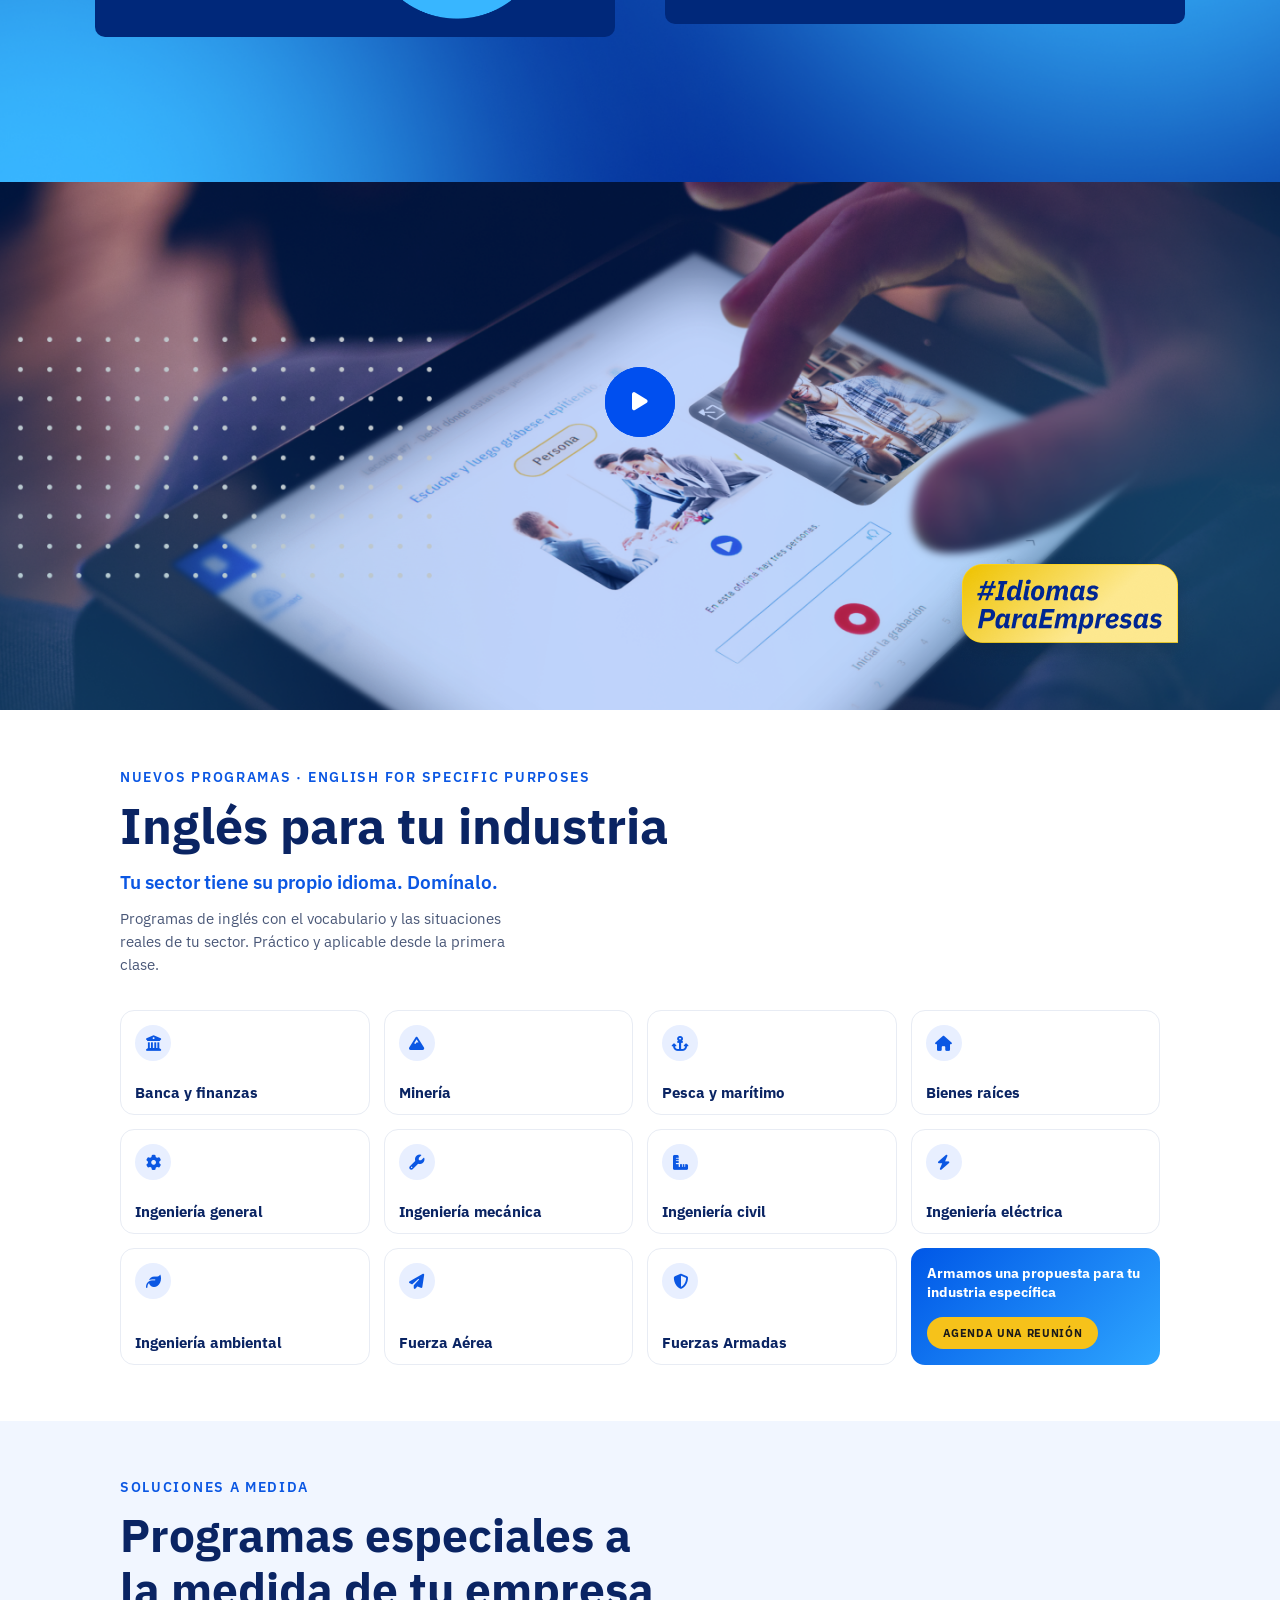
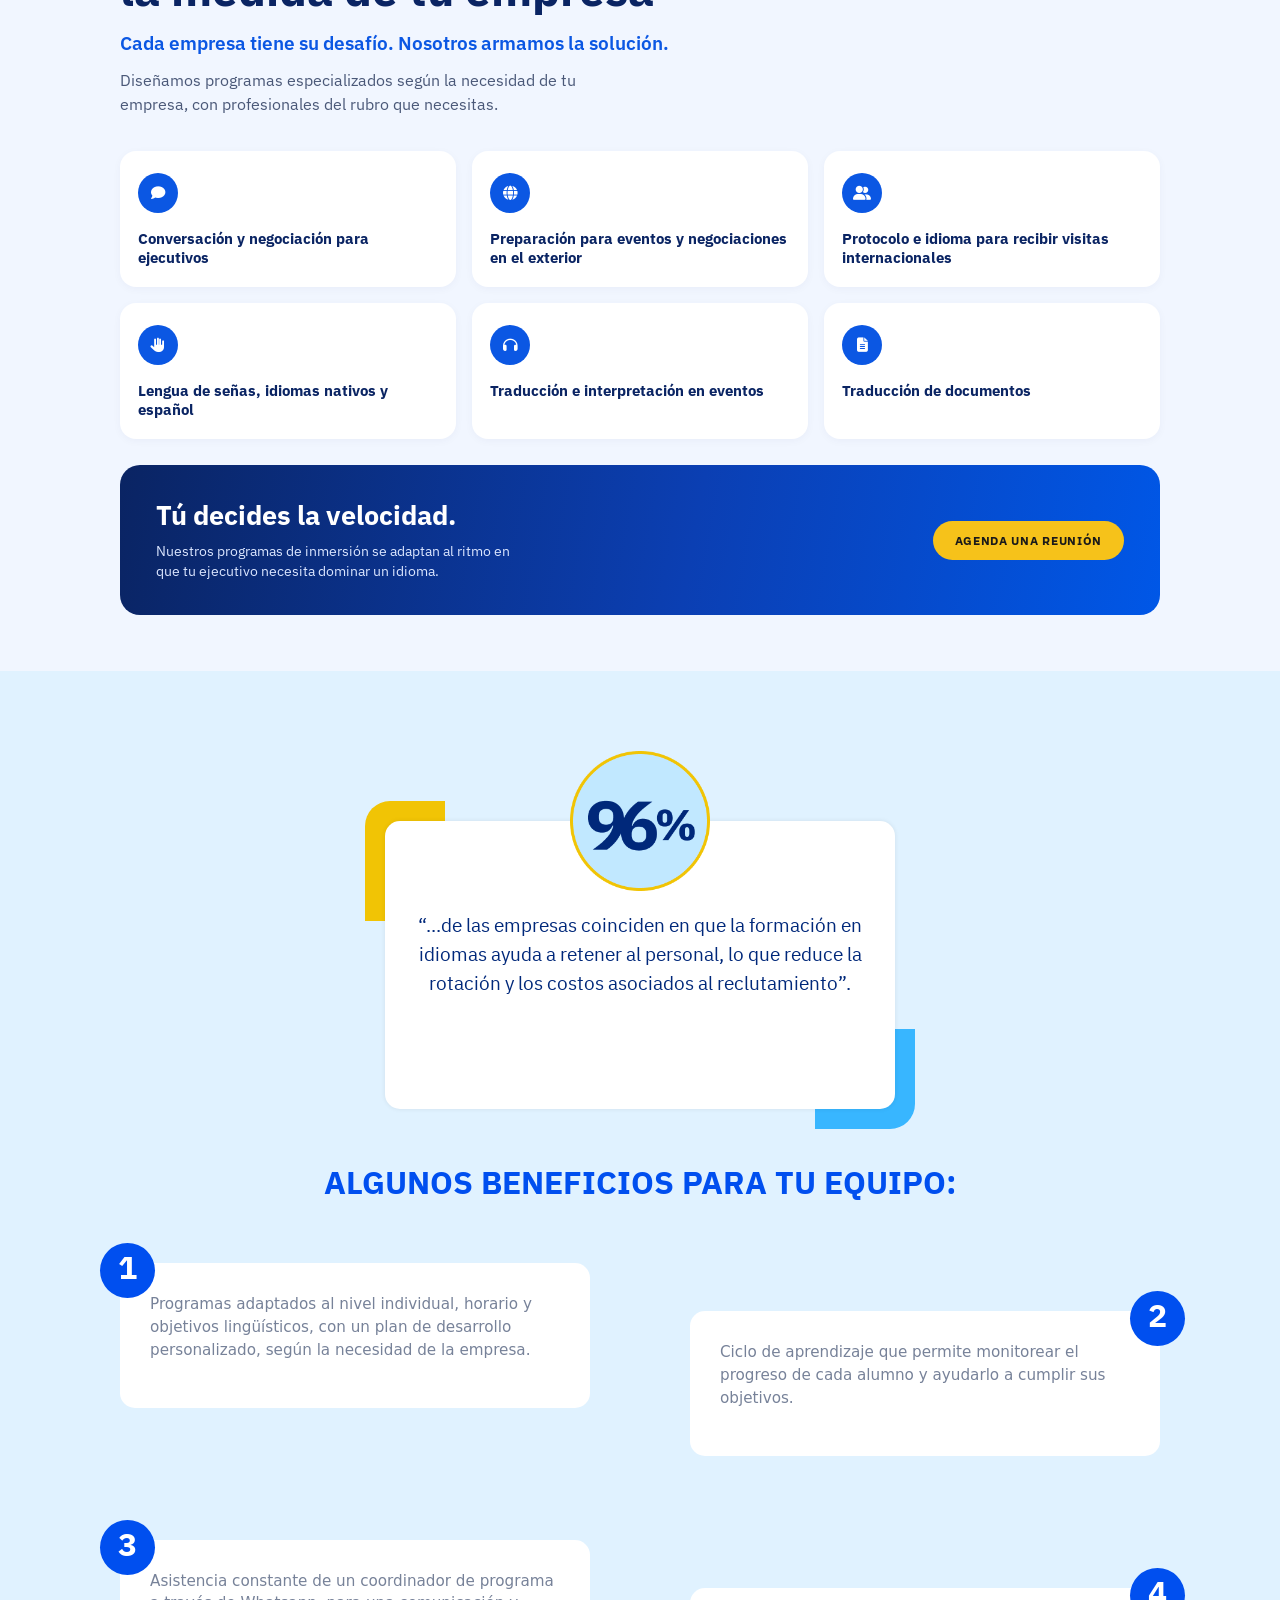
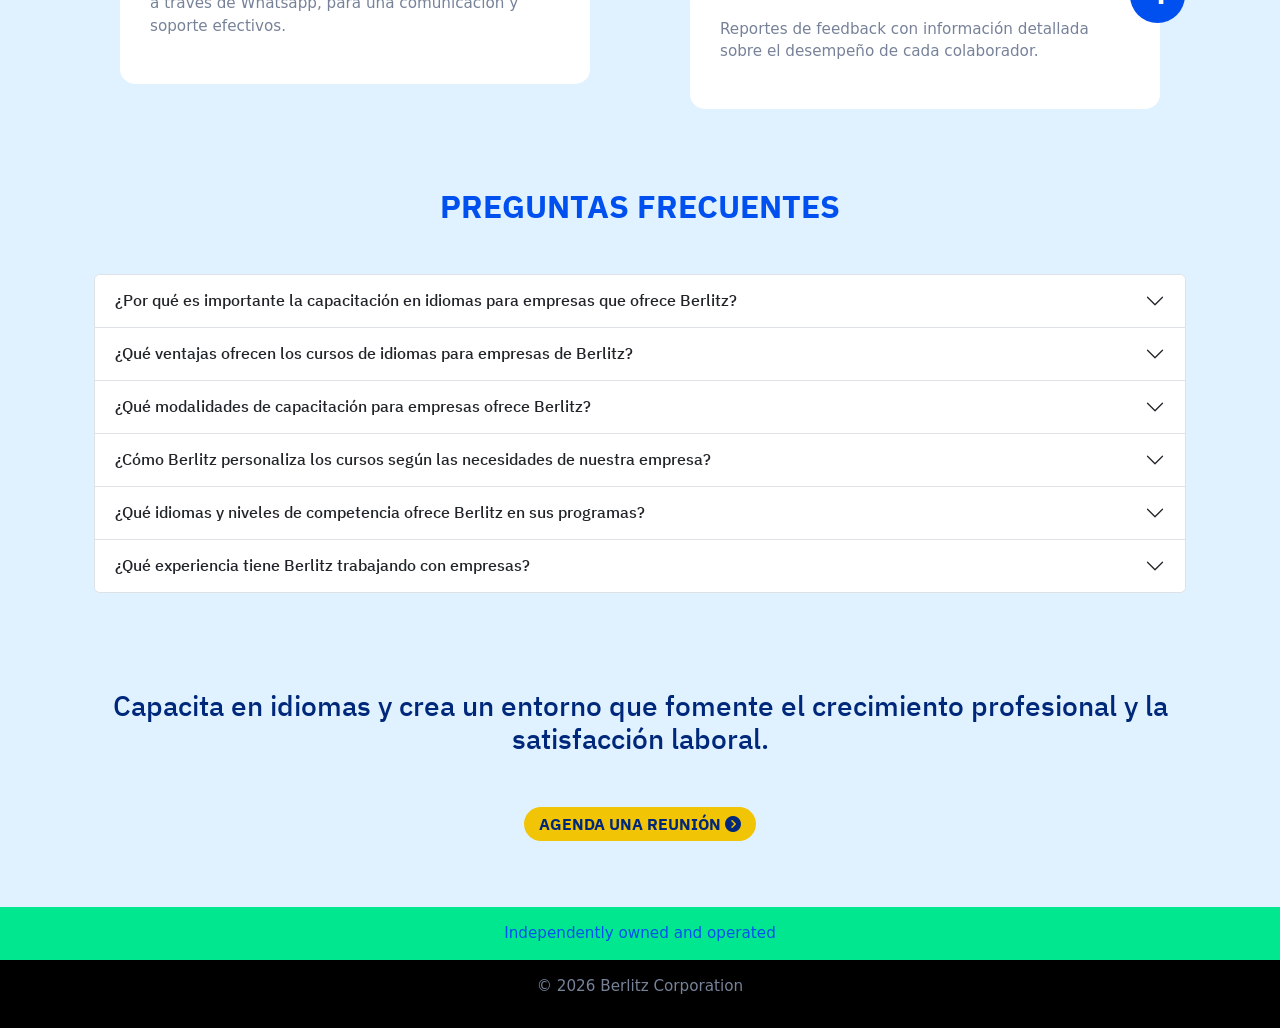
==== commit 9c2acdd9: "cambios form+secciones" ====
--- a/index.html
+++ b/index.html
@@ -175,6 +175,16 @@
             >
           </div>
           <div class="col-12 item">
+            <a href="javascript:click_section('industria')" class="i_menu menu_4"
+              >Inglés por Industria</a
+            >
+          </div>
+          <div class="col-12 item">
+            <a href="javascript:click_section('soluciones')" class=""
+              >Programas especiales</a
+            >
+          </div>
+          <div class="col-12 item">
             <a
               href="javascript:click_section('capacitacion-txt')"
               class="i_menu menu_3"
@@ -275,7 +285,7 @@
         </div>
         <div class="row c-txt">
           <div class="col-md-5">
-            <div class="d-block c-block">
+            <div class="d-block c-block c-conocenos">
               <h2>¡Conócenos! </h2>
               <p>
                 A través de Berlitz Business,
@@ -365,6 +375,82 @@
                 counters.forEach((counter) => observer.observe(counter));
               });
             </script>
+          </div>
+        </div>
+      </div>
+    </div>
+
+        <div class="container-fluid c-logos">
+      <div class="container-fluid">
+        <div class="row">
+          <div class="col-md-3">
+            <p>Empresas que eligen Berlitz:</p>
+          </div>
+          <div class="col-md-9">
+            <div class="logos">
+              <div class="row">
+                <div class="col-md-12">
+                  <!-- <div class="item">
+                    <img src="assets/img/logo-marque-1.png" alt="">
+                  </div>
+                  <div class="item">
+                    <img src="assets/img/logo-marque-1.png" alt="">
+                  </div>
+                  <div class="item">
+                    <img src="assets/img/logo-marque-1.png" alt="">
+                  </div>
+                  <div class="item">
+                    <img src="assets/img/logo-marque-1.png" alt="">
+                  </div>
+                  <div class="item">
+                    <img src="assets/img/logo-marque-1.png" alt="">
+                  </div>
+                  <div class="item">
+                    <img src="assets/img/logo-marque-1.png" alt="">
+                  </div> -->
+                  <div class="track">
+                    <div class="logo">
+                      <img src="assets/img/logo-marque-1.png" alt="" />
+                    </div>
+                    <div class="logo">
+                      <img src="assets/img/logo-marque-2.png" alt="" />
+                    </div>
+                    <div class="logo">
+                      <img src="assets/img/logo-marque-3.png" alt="" />
+                    </div>
+                    <div class="logo">
+                      <img src="assets/img/logo-marque-4.png" alt="" />
+                    </div>
+                    <div class="logo">
+                      <img src="assets/img/logo-marque-5.png" alt="" />
+                    </div>
+                    <div class="logo">
+                      <img src="assets/img/logo-marque-6.png" alt="" />
+                    </div>
+
+                    <!-- Duplicamos los elementos para un efecto continuo -->
+                    <div class="logo">
+                      <img src="assets/img/logo-marque-1.png" alt="" />
+                    </div>
+                    <div class="logo">
+                      <img src="assets/img/logo-marque-2.png" alt="" />
+                    </div>
+                    <div class="logo">
+                      <img src="assets/img/logo-marque-3.png" alt="" />
+                    </div>
+                    <div class="logo">
+                      <img src="assets/img/logo-marque-4.png" alt="" />
+                    </div>
+                    <div class="logo">
+                      <img src="assets/img/logo-marque-5.png" alt="" />
+                    </div>
+                    <div class="logo">
+                      <img src="assets/img/logo-marque-6.png" alt="" />
+                    </div>
+                  </div>
+                </div>
+              </div>
+            </div>
           </div>
         </div>
       </div>
@@ -389,6 +475,20 @@
                   href="javascript:click_section('acerca')"
                   class="i_menu menu_1"
                   >¿Qué es Berlitz Business?</a
+                >
+              </li>
+              <li>
+                <a
+                  href="javascript:click_section('industria')"
+                  class="i_menu menu_8"
+                  >Inglés por Industria</a
+                >
+              </li>
+              <li>
+                <a
+                  href="javascript:click_section('soluciones')"
+                  class=""
+                  >Programas especiales</a
                 >
               </li>
 
@@ -1598,81 +1698,7 @@
       </div>
     </div>
 
-    <div class="container-fluid c-logos">
-      <div class="container-fluid">
-        <div class="row">
-          <div class="col-md-3">
-            <p>Empresas que eligen Berlitz:</p>
-          </div>
-          <div class="col-md-9">
-            <div class="logos">
-              <div class="row">
-                <div class="col-md-12">
-                  <!-- <div class="item">
-                    <img src="assets/img/logo-marque-1.png" alt="">
-                  </div>
-                  <div class="item">
-                    <img src="assets/img/logo-marque-1.png" alt="">
-                  </div>
-                  <div class="item">
-                    <img src="assets/img/logo-marque-1.png" alt="">
-                  </div>
-                  <div class="item">
-                    <img src="assets/img/logo-marque-1.png" alt="">
-                  </div>
-                  <div class="item">
-                    <img src="assets/img/logo-marque-1.png" alt="">
-                  </div>
-                  <div class="item">
-                    <img src="assets/img/logo-marque-1.png" alt="">
-                  </div> -->
-                  <div class="track">
-                    <div class="logo">
-                      <img src="assets/img/logo-marque-1.png" alt="" />
-                    </div>
-                    <div class="logo">
-                      <img src="assets/img/logo-marque-2.png" alt="" />
-                    </div>
-                    <div class="logo">
-                      <img src="assets/img/logo-marque-3.png" alt="" />
-                    </div>
-                    <div class="logo">
-                      <img src="assets/img/logo-marque-4.png" alt="" />
-                    </div>
-                    <div class="logo">
-                      <img src="assets/img/logo-marque-5.png" alt="" />
-                    </div>
-                    <div class="logo">
-                      <img src="assets/img/logo-marque-6.png" alt="" />
-                    </div>
-
-                    <!-- Duplicamos los elementos para un efecto continuo -->
-                    <div class="logo">
-                      <img src="assets/img/logo-marque-1.png" alt="" />
-                    </div>
-                    <div class="logo">
-                      <img src="assets/img/logo-marque-2.png" alt="" />
-                    </div>
-                    <div class="logo">
-                      <img src="assets/img/logo-marque-3.png" alt="" />
-                    </div>
-                    <div class="logo">
-                      <img src="assets/img/logo-marque-4.png" alt="" />
-                    </div>
-                    <div class="logo">
-                      <img src="assets/img/logo-marque-5.png" alt="" />
-                    </div>
-                    <div class="logo">
-                      <img src="assets/img/logo-marque-6.png" alt="" />
-                    </div>
-                  </div>
-                </div>
-              </div>
-            </div>
-          </div>
-        </div>
-      </div>
-    </div>
+
 
     <!-- TyC -->
     <div class="container-fluid tyc d-none">
